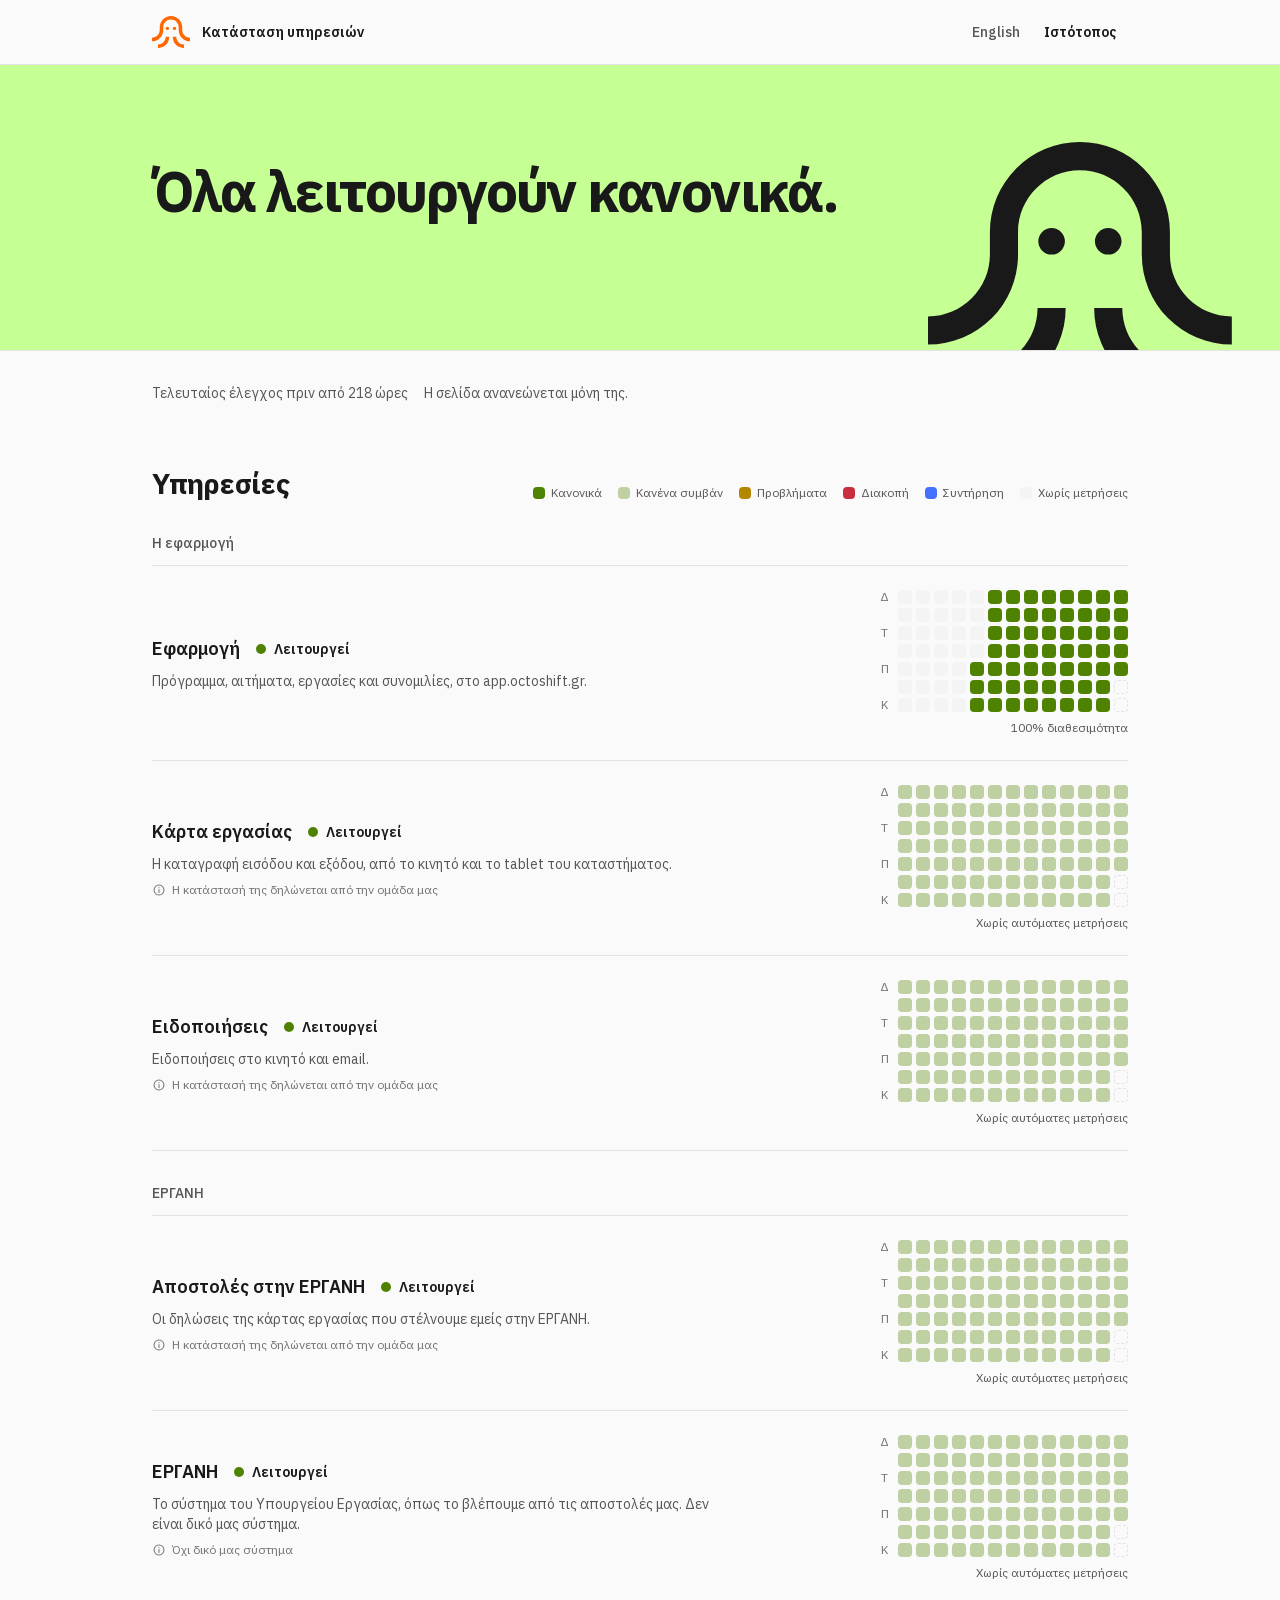
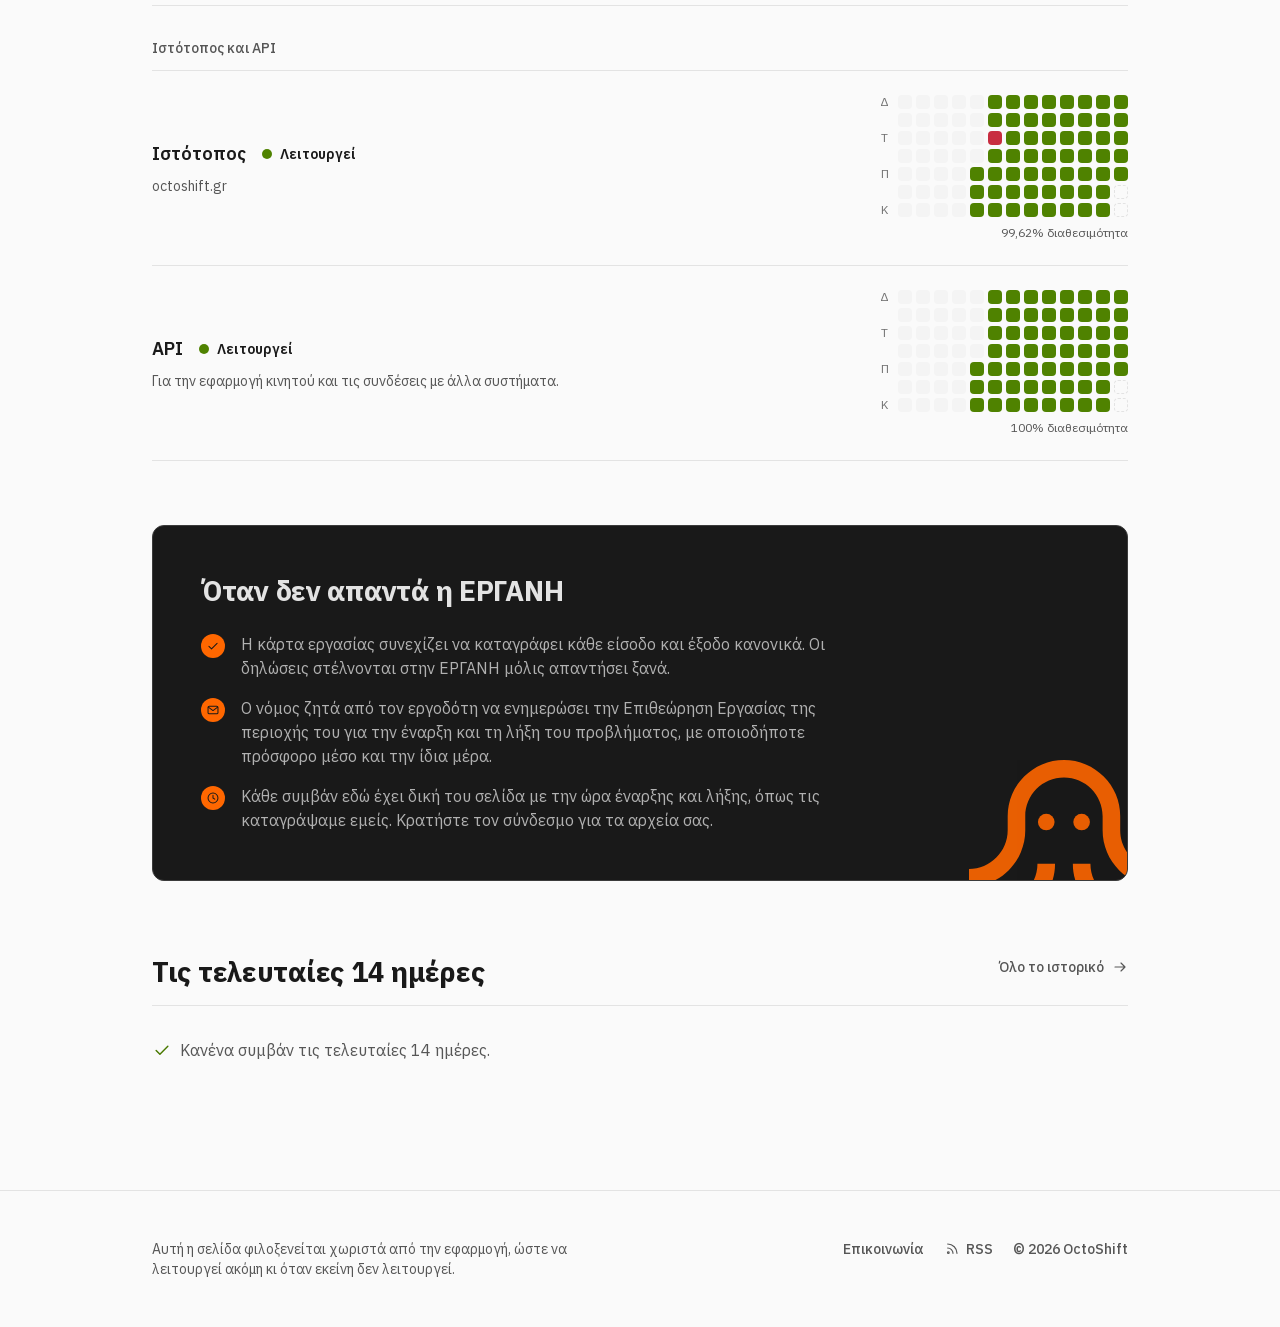
==== index.html @ 2d673525 "Publish the status page" ====
<!DOCTYPE html>
<html lang="el">
    <head>
        <meta charset="utf-8">
        <meta name="viewport" content="width=device-width, initial-scale=1">
        <script>
            (function () {
                var query = window.matchMedia('(prefers-color-scheme: dark)');
                var paint = function () { document.documentElement.classList.toggle('dark', query.matches); };
                paint();
                query.addEventListener('change', paint);
                document.documentElement.classList.add('js');
            })();
        </script>

        <title>Κατάσταση υπηρεσιών · OctoShift</title>
        <meta name="description" content="Αν λειτουργούν η εφαρμογή, η κάρτα εργασίας και οι αποστολές στην ΕΡΓΑΝΗ, τώρα και τις τελευταίες 13 εβδομάδες.">
        <link rel="canonical" href="https://status.octoshift.gr/">
                    <link rel="alternate" hreflang="el" href="https://status.octoshift.gr/">
                    <link rel="alternate" hreflang="en" href="https://status.octoshift.gr/en/">
                <link rel="alternate" hreflang="x-default" href="https://status.octoshift.gr/">
        <link rel="alternate" type="application/atom+xml" title="OctoShift · Κατάσταση υπηρεσιών" href="/feed.xml">

        <meta property="og:type" content="website">
        <meta property="og:site_name" content="OctoShift">
        <meta property="og:title" content="Κατάσταση υπηρεσιών">
        <meta property="og:description" content="Αν λειτουργούν η εφαρμογή, η κάρτα εργασίας και οι αποστολές στην ΕΡΓΑΝΗ, τώρα και τις τελευταίες 13 εβδομάδες.">
        <meta property="og:url" content="https://status.octoshift.gr/">

        <meta name="theme-color" media="(prefers-color-scheme: light)" content="#fafafa">
        <meta name="theme-color" media="(prefers-color-scheme: dark)" content="#131313">
        <link rel="icon" type="image/svg+xml" href="/favicon.svg">
        <link rel="stylesheet" href="/assets/status.css">
    </head>
    <body class="bg-canvas text-text font-sans antialiased">
        <a href="#main" class="focus-ring bg-surface text-text shadow-overlay sr-only z-60 rounded-sm px-4 py-2 font-semibold focus:not-sr-only focus:fixed focus:top-2 focus:left-2">
            Μετάβαση στο περιεχόμενο
        </a>

        <header class="border-border border-b">
            <div class="mx-auto flex h-16 max-w-5xl items-center justify-between gap-4 px-4 sm:px-6">
                <a href="/" class="focus-ring text-text -m-2 flex items-center gap-3 rounded-sm p-2"
                   aria-label="OctoShift, κατάσταση υπηρεσιών">
                    <svg viewBox="0 0 264.71 223.05"
      aria-hidden="true"      class="text-brand-orange h-8 w-auto">
    <g fill="currentColor">
        <path d="M264.71,152.02v24.51c-10.58,0-20.86-2.08-30.53-6.17-9.34-3.95-17.73-9.61-24.93-16.8-7.2-7.2-12.85-15.59-16.8-24.93-4.09-9.68-6.17-19.95-6.17-30.53v-19.66c0-29.73-24.19-53.92-53.92-53.92s-53.92,24.19-53.92,53.92v19.66c0,10.58-2.08,20.86-6.17,30.53-3.95,9.34-9.6,17.73-16.8,24.93-7.2,7.2-15.59,12.85-24.93,16.8-9.68,4.09-19.95,6.17-30.53,6.17v-24.51c29.73,0,53.92-24.19,53.92-53.92v-19.66c0-10.58,2.08-20.86,6.17-30.53,3.95-9.34,9.6-17.73,16.8-24.93,7.2-7.2,15.59-12.85,24.93-16.8,9.68-4.09,19.95-6.17,30.53-6.17s20.86,2.08,30.53,6.17c9.34,3.95,17.73,9.6,24.93,16.8,7.2,7.2,12.85,15.58,16.8,24.93,4.09,9.68,6.17,19.95,6.17,30.53v19.66c0,29.73,24.19,53.92,53.92,53.92Z"/>
<path d="M41.52,223.05v-24.51c29.73,0,53.92-24.19,53.92-53.92h24.51c0,10.58-2.08,20.86-6.17,30.53-3.95,9.34-9.6,17.73-16.8,24.93-7.2,7.2-15.59,12.85-24.93,16.8-9.68,4.09-19.95,6.17-30.53,6.17Z"/>
<path d="M223.2,223.05c-10.58,0-20.86-2.08-30.53-6.17-9.34-3.95-17.73-9.6-24.93-16.8-7.2-7.2-12.85-15.59-16.8-24.93-4.09-9.68-6.17-19.95-6.17-30.53h24.51c0,29.73,24.19,53.92,53.92,53.92v24.51Z"/>
<circle data-eye cx="107.69" cy="86.53" r="11.57"/>
<circle data-eye cx="157.02" cy="86.53" r="11.57"/>
    </g>
</svg>
                    <span class="text-sm font-semibold">Κατάσταση υπηρεσιών</span>
                </a>

                <nav class="flex items-center gap-1 text-sm font-medium">
                    <a href="https://status.octoshift.gr/en/" hreflang="en" lang="en"
                       title="Read this page in English"
                       class="focus-ring text-text-muted hover:text-text inline-flex min-h-touch items-center rounded-sm px-2">
                        English
                    </a>
                    <a href="https://octoshift.gr"
                       class="focus-ring text-text hover:bg-surface-hover inline-flex min-h-touch items-center rounded-sm px-3 font-semibold">
                        Ιστότοπος
                    </a>
                </nav>
            </div>
        </header>

        <main id="main">
            <section data-overall="operational"
             class="group/overall border-border relative isolate overflow-hidden border-b
                    data-[overall=operational]:bg-brand-lime data-[overall=operational]:text-on-brand-lime
                    data-[overall=maintenance]:bg-brand-blue data-[overall=maintenance]:text-on-brand-blue
                    data-[overall=degraded]:bg-brand-orange data-[overall=degraded]:text-on-brand-orange
                    data-[overall=partial]:bg-brand-orange data-[overall=partial]:text-on-brand-orange
                    data-[overall=outage]:bg-brand-ink data-[overall=outage]:text-on-brand-ink
                    data-[overall=unknown]:bg-canvas data-[overall=unknown]:text-text">
        <div class="mx-auto max-w-5xl px-4 pt-12 pb-32 sm:px-6 sm:pt-16 sm:pb-24 lg:pt-24 lg:pb-32">
            <h1 data-overall-text class="text-display-md tracking-display max-w-3xl font-bold text-balance">
                Όλα λειτουργούν κανονικά.
            </h1>
        </div>

        
        <svg viewBox="0 0 264.71 223.05"
      aria-hidden="true"      class="pointer-events-none absolute right-4 -bottom-8 -z-10 h-28 w-auto sm:right-12 sm:-bottom-12 sm:h-64
                                 text-brand-orange
                                 group-data-[overall=operational]/overall:text-brand-ink
                                 group-data-[overall=maintenance]/overall:text-brand-lime
                                 group-data-[overall=degraded]/overall:text-brand-ink
                                 group-data-[overall=partial]/overall:text-brand-ink">
    <g fill="currentColor">
        <path d="M264.71,152.02v24.51c-10.58,0-20.86-2.08-30.53-6.17-9.34-3.95-17.73-9.61-24.93-16.8-7.2-7.2-12.85-15.59-16.8-24.93-4.09-9.68-6.17-19.95-6.17-30.53v-19.66c0-29.73-24.19-53.92-53.92-53.92s-53.92,24.19-53.92,53.92v19.66c0,10.58-2.08,20.86-6.17,30.53-3.95,9.34-9.6,17.73-16.8,24.93-7.2,7.2-15.59,12.85-24.93,16.8-9.68,4.09-19.95,6.17-30.53,6.17v-24.51c29.73,0,53.92-24.19,53.92-53.92v-19.66c0-10.58,2.08-20.86,6.17-30.53,3.95-9.34,9.6-17.73,16.8-24.93,7.2-7.2,15.59-12.85,24.93-16.8,9.68-4.09,19.95-6.17,30.53-6.17s20.86,2.08,30.53,6.17c9.34,3.95,17.73,9.6,24.93,16.8,7.2,7.2,12.85,15.58,16.8,24.93,4.09,9.68,6.17,19.95,6.17,30.53v19.66c0,29.73,24.19,53.92,53.92,53.92Z"/>
<path d="M41.52,223.05v-24.51c29.73,0,53.92-24.19,53.92-53.92h24.51c0,10.58-2.08,20.86-6.17,30.53-3.95,9.34-9.6,17.73-16.8,24.93-7.2,7.2-15.59,12.85-24.93,16.8-9.68,4.09-19.95,6.17-30.53,6.17Z"/>
<path d="M223.2,223.05c-10.58,0-20.86-2.08-30.53-6.17-9.34-3.95-17.73-9.6-24.93-16.8-7.2-7.2-12.85-15.59-16.8-24.93-4.09-9.68-6.17-19.95-6.17-30.53h24.51c0,29.73,24.19,53.92,53.92,53.92v24.51Z"/>
<circle data-eye cx="107.69" cy="86.53" r="11.57"/>
<circle data-eye cx="157.02" cy="86.53" r="11.57"/>
    </g>
</svg>
    </section>

    <div class="mx-auto flex max-w-5xl flex-col gap-16 px-4 pt-8 sm:px-6">
        <p class="text-text-muted flex flex-wrap items-center gap-x-4 gap-y-1 text-sm">
            <span data-checked-at="2026-11-27T02:39:08+00:00">
                                    Τελευταίος έλεγχος 27 Νοεμβρίου 2026, 04:39
                            </span>
            <span class="hidden in-[.js]:inline">Η σελίδα ανανεώνεται μόνη της.</span>
        </p>

        
        
        
        <section aria-labelledby="components" class="flex flex-col gap-8">
            <div class="flex flex-wrap items-end justify-between gap-4">
                <h2 id="components" class="text-2xl font-bold tracking-tight">Υπηρεσίες</h2>

                <ul class="text-text-muted flex flex-wrap gap-x-4 gap-y-2 text-xs" aria-label="Οι τελευταίες 13 εβδομάδες, μία στήλη ανά εβδομάδα">
                                            <li class="flex items-center gap-1.5"><span class="bg-success size-3 rounded-xs" aria-hidden="true"></span>Κανονικά</li>
                                            <li class="flex items-center gap-1.5"><span class="bg-success/35 size-3 rounded-xs" aria-hidden="true"></span>Κανένα συμβάν</li>
                                            <li class="flex items-center gap-1.5"><span class="bg-warning size-3 rounded-xs" aria-hidden="true"></span>Προβλήματα</li>
                                            <li class="flex items-center gap-1.5"><span class="bg-danger size-3 rounded-xs" aria-hidden="true"></span>Διακοπή</li>
                                            <li class="flex items-center gap-1.5"><span class="bg-info size-3 rounded-xs" aria-hidden="true"></span>Συντήρηση</li>
                                            <li class="flex items-center gap-1.5"><span class="bg-surface-sunken size-3 rounded-xs" aria-hidden="true"></span>Χωρίς μετρήσεις</li>
                                    </ul>
            </div>

                            <div class="flex flex-col">
                    <h3 class="text-text-muted border-border border-b pb-3 text-sm font-medium">Η εφαρμογή</h3>

                                                                    <div data-component="app" data-declared="operational"
                             class="border-border grid gap-6 border-b py-6 md:grid-cols-12 md:items-center">
                            <div class="flex flex-col gap-2 md:col-span-7">
                                <div class="flex flex-wrap items-center gap-x-4 gap-y-2">
                                    <h4 class="text-lg font-semibold">Εφαρμογή</h4>
                                    <span data-state-pill data-state="operational" class="group/state inline-flex items-center gap-2 text-sm font-semibold whitespace-nowrap">
    <span aria-hidden="true" data-state="operational" class="data-[state=operational]:bg-success data-[state=maintenance]:bg-info data-[state=degraded]:bg-warning data-[state=partial]:bg-warning data-[state=outage]:bg-danger data-[state=unknown]:bg-surface-sunken data-[state=unknown]:ring-border-strong data-[state=unknown]:ring-1 data-[state=unknown]:ring-inset size-2.5 shrink-0 rounded-full"></span>
    <span data-state-label>Λειτουργεί</span>
</span>
                                </div>
                                <p class="text-text-muted max-w-xl text-sm text-pretty">
                                    Πρόγραμμα, αιτήματα, εργασίες και συνομιλίες, στο app.octoshift.gr.
                                </p>
                                                            </div>

                            <div class="flex flex-col gap-2 md:col-span-5 md:items-end">
                                <div class="flex items-start gap-1.5" data-grid="app" data-checked="true">
    <div aria-hidden="true" class="text-text-subtle grid grid-rows-7 gap-1 text-xs leading-none">
                    <span class="flex size-3.5 items-center justify-center ">Δ</span>
                    <span class="flex size-3.5 items-center justify-center invisible">Τ</span>
                    <span class="flex size-3.5 items-center justify-center ">Τ</span>
                    <span class="flex size-3.5 items-center justify-center invisible">Π</span>
                    <span class="flex size-3.5 items-center justify-center ">Π</span>
                    <span class="flex size-3.5 items-center justify-center invisible">Σ</span>
                    <span class="flex size-3.5 items-center justify-center ">Κ</span>
            </div>

    <div aria-hidden="true" class="grid grid-flow-col grid-rows-7 gap-1">
                                <span data-day="2026-08-31" data-level="none" data-declared="none"
                   title="Δευτέρα 31 Αυγούστου: χωρίς μετρήσεις"                   class="data-[level=ok]:bg-success data-[level=quiet]:bg-success/35 data-[level=dip]:bg-warning/55 data-[level=degraded]:bg-warning data-[level=outage]:bg-danger data-[level=maintenance]:bg-info data-[level=none]:bg-surface-sunken data-[level=future]:border data-[level=future]:border-dashed data-[level=future]:border-border size-3.5 rounded-xs"></span>
                                <span data-day="2026-09-01" data-level="none" data-declared="none"
                   title="Τρίτη 1 Σεπτεμβρίου: χωρίς μετρήσεις"                   class="data-[level=ok]:bg-success data-[level=quiet]:bg-success/35 data-[level=dip]:bg-warning/55 data-[level=degraded]:bg-warning data-[level=outage]:bg-danger data-[level=maintenance]:bg-info data-[level=none]:bg-surface-sunken data-[level=future]:border data-[level=future]:border-dashed data-[level=future]:border-border size-3.5 rounded-xs"></span>
                                <span data-day="2026-09-02" data-level="none" data-declared="none"
                   title="Τετάρτη 2 Σεπτεμβρίου: χωρίς μετρήσεις"                   class="data-[level=ok]:bg-success data-[level=quiet]:bg-success/35 data-[level=dip]:bg-warning/55 data-[level=degraded]:bg-warning data-[level=outage]:bg-danger data-[level=maintenance]:bg-info data-[level=none]:bg-surface-sunken data-[level=future]:border data-[level=future]:border-dashed data-[level=future]:border-border size-3.5 rounded-xs"></span>
                                <span data-day="2026-09-03" data-level="none" data-declared="none"
                   title="Πέμπτη 3 Σεπτεμβρίου: χωρίς μετρήσεις"                   class="data-[level=ok]:bg-success data-[level=quiet]:bg-success/35 data-[level=dip]:bg-warning/55 data-[level=degraded]:bg-warning data-[level=outage]:bg-danger data-[level=maintenance]:bg-info data-[level=none]:bg-surface-sunken data-[level=future]:border data-[level=future]:border-dashed data-[level=future]:border-border size-3.5 rounded-xs"></span>
                                <span data-day="2026-09-04" data-level="none" data-declared="none"
                   title="Παρασκευή 4 Σεπτεμβρίου: χωρίς μετρήσεις"                   class="data-[level=ok]:bg-success data-[level=quiet]:bg-success/35 data-[level=dip]:bg-warning/55 data-[level=degraded]:bg-warning data-[level=outage]:bg-danger data-[level=maintenance]:bg-info data-[level=none]:bg-surface-sunken data-[level=future]:border data-[level=future]:border-dashed data-[level=future]:border-border size-3.5 rounded-xs"></span>
                                <span data-day="2026-09-05" data-level="none" data-declared="none"
                   title="Σάββατο 5 Σεπτεμβρίου: χωρίς μετρήσεις"                   class="data-[level=ok]:bg-success data-[level=quiet]:bg-success/35 data-[level=dip]:bg-warning/55 data-[level=degraded]:bg-warning data-[level=outage]:bg-danger data-[level=maintenance]:bg-info data-[level=none]:bg-surface-sunken data-[level=future]:border data-[level=future]:border-dashed data-[level=future]:border-border size-3.5 rounded-xs"></span>
                                <span data-day="2026-09-06" data-level="none" data-declared="none"
                   title="Κυριακή 6 Σεπτεμβρίου: χωρίς μετρήσεις"                   class="data-[level=ok]:bg-success data-[level=quiet]:bg-success/35 data-[level=dip]:bg-warning/55 data-[level=degraded]:bg-warning data-[level=outage]:bg-danger data-[level=maintenance]:bg-info data-[level=none]:bg-surface-sunken data-[level=future]:border data-[level=future]:border-dashed data-[level=future]:border-border size-3.5 rounded-xs"></span>
                                <span data-day="2026-09-07" data-level="none" data-declared="none"
                   title="Δευτέρα 7 Σεπτεμβρίου: χωρίς μετρήσεις"                   class="data-[level=ok]:bg-success data-[level=quiet]:bg-success/35 data-[level=dip]:bg-warning/55 data-[level=degraded]:bg-warning data-[level=outage]:bg-danger data-[level=maintenance]:bg-info data-[level=none]:bg-surface-sunken data-[level=future]:border data-[level=future]:border-dashed data-[level=future]:border-border size-3.5 rounded-xs"></span>
                                <span data-day="2026-09-08" data-level="none" data-declared="none"
                   title="Τρίτη 8 Σεπτεμβρίου: χωρίς μετρήσεις"                   class="data-[level=ok]:bg-success data-[level=quiet]:bg-success/35 data-[level=dip]:bg-warning/55 data-[level=degraded]:bg-warning data-[level=outage]:bg-danger data-[level=maintenance]:bg-info data-[level=none]:bg-surface-sunken data-[level=future]:border data-[level=future]:border-dashed data-[level=future]:border-border size-3.5 rounded-xs"></span>
                                <span data-day="2026-09-09" data-level="none" data-declared="none"
                   title="Τετάρτη 9 Σεπτεμβρίου: χωρίς μετρήσεις"                   class="data-[level=ok]:bg-success data-[level=quiet]:bg-success/35 data-[level=dip]:bg-warning/55 data-[level=degraded]:bg-warning data-[level=outage]:bg-danger data-[level=maintenance]:bg-info data-[level=none]:bg-surface-sunken data-[level=future]:border data-[level=future]:border-dashed data-[level=future]:border-border size-3.5 rounded-xs"></span>
                                <span data-day="2026-09-10" data-level="none" data-declared="none"
                   title="Πέμπτη 10 Σεπτεμβρίου: χωρίς μετρήσεις"                   class="data-[level=ok]:bg-success data-[level=quiet]:bg-success/35 data-[level=dip]:bg-warning/55 data-[level=degraded]:bg-warning data-[level=outage]:bg-danger data-[level=maintenance]:bg-info data-[level=none]:bg-surface-sunken data-[level=future]:border data-[level=future]:border-dashed data-[level=future]:border-border size-3.5 rounded-xs"></span>
                                <span data-day="2026-09-11" data-level="none" data-declared="none"
                   title="Παρασκευή 11 Σεπτεμβρίου: χωρίς μετρήσεις"                   class="data-[level=ok]:bg-success data-[level=quiet]:bg-success/35 data-[level=dip]:bg-warning/55 data-[level=degraded]:bg-warning data-[level=outage]:bg-danger data-[level=maintenance]:bg-info data-[level=none]:bg-surface-sunken data-[level=future]:border data-[level=future]:border-dashed data-[level=future]:border-border size-3.5 rounded-xs"></span>
                                <span data-day="2026-09-12" data-level="none" data-declared="none"
                   title="Σάββατο 12 Σεπτεμβρίου: χωρίς μετρήσεις"                   class="data-[level=ok]:bg-success data-[level=quiet]:bg-success/35 data-[level=dip]:bg-warning/55 data-[level=degraded]:bg-warning data-[level=outage]:bg-danger data-[level=maintenance]:bg-info data-[level=none]:bg-surface-sunken data-[level=future]:border data-[level=future]:border-dashed data-[level=future]:border-border size-3.5 rounded-xs"></span>
                                <span data-day="2026-09-13" data-level="none" data-declared="none"
                   title="Κυριακή 13 Σεπτεμβρίου: χωρίς μετρήσεις"                   class="data-[level=ok]:bg-success data-[level=quiet]:bg-success/35 data-[level=dip]:bg-warning/55 data-[level=degraded]:bg-warning data-[level=outage]:bg-danger data-[level=maintenance]:bg-info data-[level=none]:bg-surface-sunken data-[level=future]:border data-[level=future]:border-dashed data-[level=future]:border-border size-3.5 rounded-xs"></span>
                                <span data-day="2026-09-14" data-level="none" data-declared="none"
                   title="Δευτέρα 14 Σεπτεμβρίου: χωρίς μετρήσεις"                   class="data-[level=ok]:bg-success data-[level=quiet]:bg-success/35 data-[level=dip]:bg-warning/55 data-[level=degraded]:bg-warning data-[level=outage]:bg-danger data-[level=maintenance]:bg-info data-[level=none]:bg-surface-sunken data-[level=future]:border data-[level=future]:border-dashed data-[level=future]:border-border size-3.5 rounded-xs"></span>
                                <span data-day="2026-09-15" data-level="none" data-declared="none"
                   title="Τρίτη 15 Σεπτεμβρίου: χωρίς μετρήσεις"                   class="data-[level=ok]:bg-success data-[level=quiet]:bg-success/35 data-[level=dip]:bg-warning/55 data-[level=degraded]:bg-warning data-[level=outage]:bg-danger data-[level=maintenance]:bg-info data-[level=none]:bg-surface-sunken data-[level=future]:border data-[level=future]:border-dashed data-[level=future]:border-border size-3.5 rounded-xs"></span>
                                <span data-day="2026-09-16" data-level="none" data-declared="none"
                   title="Τετάρτη 16 Σεπτεμβρίου: χωρίς μετρήσεις"                   class="data-[level=ok]:bg-success data-[level=quiet]:bg-success/35 data-[level=dip]:bg-warning/55 data-[level=degraded]:bg-warning data-[level=outage]:bg-danger data-[level=maintenance]:bg-info data-[level=none]:bg-surface-sunken data-[level=future]:border data-[level=future]:border-dashed data-[level=future]:border-border size-3.5 rounded-xs"></span>
                                <span data-day="2026-09-17" data-level="none" data-declared="none"
                   title="Πέμπτη 17 Σεπτεμβρίου: χωρίς μετρήσεις"                   class="data-[level=ok]:bg-success data-[level=quiet]:bg-success/35 data-[level=dip]:bg-warning/55 data-[level=degraded]:bg-warning data-[level=outage]:bg-danger data-[level=maintenance]:bg-info data-[level=none]:bg-surface-sunken data-[level=future]:border data-[level=future]:border-dashed data-[level=future]:border-border size-3.5 rounded-xs"></span>
                                <span data-day="2026-09-18" data-level="none" data-declared="none"
                   title="Παρασκευή 18 Σεπτεμβρίου: χωρίς μετρήσεις"                   class="data-[level=ok]:bg-success data-[level=quiet]:bg-success/35 data-[level=dip]:bg-warning/55 data-[level=degraded]:bg-warning data-[level=outage]:bg-danger data-[level=maintenance]:bg-info data-[level=none]:bg-surface-sunken data-[level=future]:border data-[level=future]:border-dashed data-[level=future]:border-border size-3.5 rounded-xs"></span>
                                <span data-day="2026-09-19" data-level="none" data-declared="none"
                   title="Σάββατο 19 Σεπτεμβρίου: χωρίς μετρήσεις"                   class="data-[level=ok]:bg-success data-[level=quiet]:bg-success/35 data-[level=dip]:bg-warning/55 data-[level=degraded]:bg-warning data-[level=outage]:bg-danger data-[level=maintenance]:bg-info data-[level=none]:bg-surface-sunken data-[level=future]:border data-[level=future]:border-dashed data-[level=future]:border-border size-3.5 rounded-xs"></span>
                                <span data-day="2026-09-20" data-level="none" data-declared="none"
                   title="Κυριακή 20 Σεπτεμβρίου: χωρίς μετρήσεις"                   class="data-[level=ok]:bg-success data-[level=quiet]:bg-success/35 data-[level=dip]:bg-warning/55 data-[level=degraded]:bg-warning data-[level=outage]:bg-danger data-[level=maintenance]:bg-info data-[level=none]:bg-surface-sunken data-[level=future]:border data-[level=future]:border-dashed data-[level=future]:border-border size-3.5 rounded-xs"></span>
                                <span data-day="2026-09-21" data-level="none" data-declared="none"
                   title="Δευτέρα 21 Σεπτεμβρίου: χωρίς μετρήσεις"                   class="data-[level=ok]:bg-success data-[level=quiet]:bg-success/35 data-[level=dip]:bg-warning/55 data-[level=degraded]:bg-warning data-[level=outage]:bg-danger data-[level=maintenance]:bg-info data-[level=none]:bg-surface-sunken data-[level=future]:border data-[level=future]:border-dashed data-[level=future]:border-border size-3.5 rounded-xs"></span>
                                <span data-day="2026-09-22" data-level="none" data-declared="none"
                   title="Τρίτη 22 Σεπτεμβρίου: χωρίς μετρήσεις"                   class="data-[level=ok]:bg-success data-[level=quiet]:bg-success/35 data-[level=dip]:bg-warning/55 data-[level=degraded]:bg-warning data-[level=outage]:bg-danger data-[level=maintenance]:bg-info data-[level=none]:bg-surface-sunken data-[level=future]:border data-[level=future]:border-dashed data-[level=future]:border-border size-3.5 rounded-xs"></span>
                                <span data-day="2026-09-23" data-level="none" data-declared="none"
                   title="Τετάρτη 23 Σεπτεμβρίου: χωρίς μετρήσεις"                   class="data-[level=ok]:bg-success data-[level=quiet]:bg-success/35 data-[level=dip]:bg-warning/55 data-[level=degraded]:bg-warning data-[level=outage]:bg-danger data-[level=maintenance]:bg-info data-[level=none]:bg-surface-sunken data-[level=future]:border data-[level=future]:border-dashed data-[level=future]:border-border size-3.5 rounded-xs"></span>
                                <span data-day="2026-09-24" data-level="none" data-declared="none"
                   title="Πέμπτη 24 Σεπτεμβρίου: χωρίς μετρήσεις"                   class="data-[level=ok]:bg-success data-[level=quiet]:bg-success/35 data-[level=dip]:bg-warning/55 data-[level=degraded]:bg-warning data-[level=outage]:bg-danger data-[level=maintenance]:bg-info data-[level=none]:bg-surface-sunken data-[level=future]:border data-[level=future]:border-dashed data-[level=future]:border-border size-3.5 rounded-xs"></span>
                                <span data-day="2026-09-25" data-level="none" data-declared="none"
                   title="Παρασκευή 25 Σεπτεμβρίου: χωρίς μετρήσεις"                   class="data-[level=ok]:bg-success data-[level=quiet]:bg-success/35 data-[level=dip]:bg-warning/55 data-[level=degraded]:bg-warning data-[level=outage]:bg-danger data-[level=maintenance]:bg-info data-[level=none]:bg-surface-sunken data-[level=future]:border data-[level=future]:border-dashed data-[level=future]:border-border size-3.5 rounded-xs"></span>
                                <span data-day="2026-09-26" data-level="none" data-declared="none"
                   title="Σάββατο 26 Σεπτεμβρίου: χωρίς μετρήσεις"                   class="data-[level=ok]:bg-success data-[level=quiet]:bg-success/35 data-[level=dip]:bg-warning/55 data-[level=degraded]:bg-warning data-[level=outage]:bg-danger data-[level=maintenance]:bg-info data-[level=none]:bg-surface-sunken data-[level=future]:border data-[level=future]:border-dashed data-[level=future]:border-border size-3.5 rounded-xs"></span>
                                <span data-day="2026-09-27" data-level="none" data-declared="none"
                   title="Κυριακή 27 Σεπτεμβρίου: χωρίς μετρήσεις"                   class="data-[level=ok]:bg-success data-[level=quiet]:bg-success/35 data-[level=dip]:bg-warning/55 data-[level=degraded]:bg-warning data-[level=outage]:bg-danger data-[level=maintenance]:bg-info data-[level=none]:bg-surface-sunken data-[level=future]:border data-[level=future]:border-dashed data-[level=future]:border-border size-3.5 rounded-xs"></span>
                                <span data-day="2026-09-28" data-level="none" data-declared="none"
                   title="Δευτέρα 28 Σεπτεμβρίου: χωρίς μετρήσεις"                   class="data-[level=ok]:bg-success data-[level=quiet]:bg-success/35 data-[level=dip]:bg-warning/55 data-[level=degraded]:bg-warning data-[level=outage]:bg-danger data-[level=maintenance]:bg-info data-[level=none]:bg-surface-sunken data-[level=future]:border data-[level=future]:border-dashed data-[level=future]:border-border size-3.5 rounded-xs"></span>
                                <span data-day="2026-09-29" data-level="none" data-declared="none"
                   title="Τρίτη 29 Σεπτεμβρίου: χωρίς μετρήσεις"                   class="data-[level=ok]:bg-success data-[level=quiet]:bg-success/35 data-[level=dip]:bg-warning/55 data-[level=degraded]:bg-warning data-[level=outage]:bg-danger data-[level=maintenance]:bg-info data-[level=none]:bg-surface-sunken data-[level=future]:border data-[level=future]:border-dashed data-[level=future]:border-border size-3.5 rounded-xs"></span>
                                <span data-day="2026-09-30" data-level="none" data-declared="none"
                   title="Τετάρτη 30 Σεπτεμβρίου: χωρίς μετρήσεις"                   class="data-[level=ok]:bg-success data-[level=quiet]:bg-success/35 data-[level=dip]:bg-warning/55 data-[level=degraded]:bg-warning data-[level=outage]:bg-danger data-[level=maintenance]:bg-info data-[level=none]:bg-surface-sunken data-[level=future]:border data-[level=future]:border-dashed data-[level=future]:border-border size-3.5 rounded-xs"></span>
                                <span data-day="2026-10-01" data-level="none" data-declared="none"
                   title="Πέμπτη 1 Οκτωβρίου: χωρίς μετρήσεις"                   class="data-[level=ok]:bg-success data-[level=quiet]:bg-success/35 data-[level=dip]:bg-warning/55 data-[level=degraded]:bg-warning data-[level=outage]:bg-danger data-[level=maintenance]:bg-info data-[level=none]:bg-surface-sunken data-[level=future]:border data-[level=future]:border-dashed data-[level=future]:border-border size-3.5 rounded-xs"></span>
                                <span data-day="2026-10-02" data-level="ok" data-declared="none"
                   title="Παρασκευή 2 Οκτωβρίου: 100% διαθεσιμότητα"                   class="data-[level=ok]:bg-success data-[level=quiet]:bg-success/35 data-[level=dip]:bg-warning/55 data-[level=degraded]:bg-warning data-[level=outage]:bg-danger data-[level=maintenance]:bg-info data-[level=none]:bg-surface-sunken data-[level=future]:border data-[level=future]:border-dashed data-[level=future]:border-border size-3.5 rounded-xs"></span>
                                <span data-day="2026-10-03" data-level="ok" data-declared="none"
                   title="Σάββατο 3 Οκτωβρίου: 100% διαθεσιμότητα"                   class="data-[level=ok]:bg-success data-[level=quiet]:bg-success/35 data-[level=dip]:bg-warning/55 data-[level=degraded]:bg-warning data-[level=outage]:bg-danger data-[level=maintenance]:bg-info data-[level=none]:bg-surface-sunken data-[level=future]:border data-[level=future]:border-dashed data-[level=future]:border-border size-3.5 rounded-xs"></span>
                                <span data-day="2026-10-04" data-level="ok" data-declared="none"
                   title="Κυριακή 4 Οκτωβρίου: 100% διαθεσιμότητα"                   class="data-[level=ok]:bg-success data-[level=quiet]:bg-success/35 data-[level=dip]:bg-warning/55 data-[level=degraded]:bg-warning data-[level=outage]:bg-danger data-[level=maintenance]:bg-info data-[level=none]:bg-surface-sunken data-[level=future]:border data-[level=future]:border-dashed data-[level=future]:border-border size-3.5 rounded-xs"></span>
                                <span data-day="2026-10-05" data-level="ok" data-declared="none"
                   title="Δευτέρα 5 Οκτωβρίου: 100% διαθεσιμότητα"                   class="data-[level=ok]:bg-success data-[level=quiet]:bg-success/35 data-[level=dip]:bg-warning/55 data-[level=degraded]:bg-warning data-[level=outage]:bg-danger data-[level=maintenance]:bg-info data-[level=none]:bg-surface-sunken data-[level=future]:border data-[level=future]:border-dashed data-[level=future]:border-border size-3.5 rounded-xs"></span>
                                <span data-day="2026-10-06" data-level="ok" data-declared="none"
                   title="Τρίτη 6 Οκτωβρίου: 100% διαθεσιμότητα"                   class="data-[level=ok]:bg-success data-[level=quiet]:bg-success/35 data-[level=dip]:bg-warning/55 data-[level=degraded]:bg-warning data-[level=outage]:bg-danger data-[level=maintenance]:bg-info data-[level=none]:bg-surface-sunken data-[level=future]:border data-[level=future]:border-dashed data-[level=future]:border-border size-3.5 rounded-xs"></span>
                                <span data-day="2026-10-07" data-level="ok" data-declared="none"
                   title="Τετάρτη 7 Οκτωβρίου: 100% διαθεσιμότητα"                   class="data-[level=ok]:bg-success data-[level=quiet]:bg-success/35 data-[level=dip]:bg-warning/55 data-[level=degraded]:bg-warning data-[level=outage]:bg-danger data-[level=maintenance]:bg-info data-[level=none]:bg-surface-sunken data-[level=future]:border data-[level=future]:border-dashed data-[level=future]:border-border size-3.5 rounded-xs"></span>
                                <span data-day="2026-10-08" data-level="ok" data-declared="none"
                   title="Πέμπτη 8 Οκτωβρίου: 100% διαθεσιμότητα"                   class="data-[level=ok]:bg-success data-[level=quiet]:bg-success/35 data-[level=dip]:bg-warning/55 data-[level=degraded]:bg-warning data-[level=outage]:bg-danger data-[level=maintenance]:bg-info data-[level=none]:bg-surface-sunken data-[level=future]:border data-[level=future]:border-dashed data-[level=future]:border-border size-3.5 rounded-xs"></span>
                                <span data-day="2026-10-09" data-level="ok" data-declared="none"
                   title="Παρασκευή 9 Οκτωβρίου: 100% διαθεσιμότητα"                   class="data-[level=ok]:bg-success data-[level=quiet]:bg-success/35 data-[level=dip]:bg-warning/55 data-[level=degraded]:bg-warning data-[level=outage]:bg-danger data-[level=maintenance]:bg-info data-[level=none]:bg-surface-sunken data-[level=future]:border data-[level=future]:border-dashed data-[level=future]:border-border size-3.5 rounded-xs"></span>
                                <span data-day="2026-10-10" data-level="ok" data-declared="none"
                   title="Σάββατο 10 Οκτωβρίου: 100% διαθεσιμότητα"                   class="data-[level=ok]:bg-success data-[level=quiet]:bg-success/35 data-[level=dip]:bg-warning/55 data-[level=degraded]:bg-warning data-[level=outage]:bg-danger data-[level=maintenance]:bg-info data-[level=none]:bg-surface-sunken data-[level=future]:border data-[level=future]:border-dashed data-[level=future]:border-border size-3.5 rounded-xs"></span>
                                <span data-day="2026-10-11" data-level="ok" data-declared="none"
                   title="Κυριακή 11 Οκτωβρίου: 100% διαθεσιμότητα"                   class="data-[level=ok]:bg-success data-[level=quiet]:bg-success/35 data-[level=dip]:bg-warning/55 data-[level=degraded]:bg-warning data-[level=outage]:bg-danger data-[level=maintenance]:bg-info data-[level=none]:bg-surface-sunken data-[level=future]:border data-[level=future]:border-dashed data-[level=future]:border-border size-3.5 rounded-xs"></span>
                                <span data-day="2026-10-12" data-level="ok" data-declared="none"
                   title="Δευτέρα 12 Οκτωβρίου: 100% διαθεσιμότητα"                   class="data-[level=ok]:bg-success data-[level=quiet]:bg-success/35 data-[level=dip]:bg-warning/55 data-[level=degraded]:bg-warning data-[level=outage]:bg-danger data-[level=maintenance]:bg-info data-[level=none]:bg-surface-sunken data-[level=future]:border data-[level=future]:border-dashed data-[level=future]:border-border size-3.5 rounded-xs"></span>
                                <span data-day="2026-10-13" data-level="ok" data-declared="none"
                   title="Τρίτη 13 Οκτωβρίου: 100% διαθεσιμότητα"                   class="data-[level=ok]:bg-success data-[level=quiet]:bg-success/35 data-[level=dip]:bg-warning/55 data-[level=degraded]:bg-warning data-[level=outage]:bg-danger data-[level=maintenance]:bg-info data-[level=none]:bg-surface-sunken data-[level=future]:border data-[level=future]:border-dashed data-[level=future]:border-border size-3.5 rounded-xs"></span>
                                <span data-day="2026-10-14" data-level="ok" data-declared="none"
                   title="Τετάρτη 14 Οκτωβρίου: 100% διαθεσιμότητα"                   class="data-[level=ok]:bg-success data-[level=quiet]:bg-success/35 data-[level=dip]:bg-warning/55 data-[level=degraded]:bg-warning data-[level=outage]:bg-danger data-[level=maintenance]:bg-info data-[level=none]:bg-surface-sunken data-[level=future]:border data-[level=future]:border-dashed data-[level=future]:border-border size-3.5 rounded-xs"></span>
                                <span data-day="2026-10-15" data-level="ok" data-declared="none"
                   title="Πέμπτη 15 Οκτωβρίου: 100% διαθεσιμότητα"                   class="data-[level=ok]:bg-success data-[level=quiet]:bg-success/35 data-[level=dip]:bg-warning/55 data-[level=degraded]:bg-warning data-[level=outage]:bg-danger data-[level=maintenance]:bg-info data-[level=none]:bg-surface-sunken data-[level=future]:border data-[level=future]:border-dashed data-[level=future]:border-border size-3.5 rounded-xs"></span>
                                <span data-day="2026-10-16" data-level="ok" data-declared="none"
                   title="Παρασκευή 16 Οκτωβρίου: 100% διαθεσιμότητα"                   class="data-[level=ok]:bg-success data-[level=quiet]:bg-success/35 data-[level=dip]:bg-warning/55 data-[level=degraded]:bg-warning data-[level=outage]:bg-danger data-[level=maintenance]:bg-info data-[level=none]:bg-surface-sunken data-[level=future]:border data-[level=future]:border-dashed data-[level=future]:border-border size-3.5 rounded-xs"></span>
                                <span data-day="2026-10-17" data-level="ok" data-declared="none"
                   title="Σάββατο 17 Οκτωβρίου: 100% διαθεσιμότητα"                   class="data-[level=ok]:bg-success data-[level=quiet]:bg-success/35 data-[level=dip]:bg-warning/55 data-[level=degraded]:bg-warning data-[level=outage]:bg-danger data-[level=maintenance]:bg-info data-[level=none]:bg-surface-sunken data-[level=future]:border data-[level=future]:border-dashed data-[level=future]:border-border size-3.5 rounded-xs"></span>
                                <span data-day="2026-10-18" data-level="ok" data-declared="none"
                   title="Κυριακή 18 Οκτωβρίου: 100% διαθεσιμότητα"                   class="data-[level=ok]:bg-success data-[level=quiet]:bg-success/35 data-[level=dip]:bg-warning/55 data-[level=degraded]:bg-warning data-[level=outage]:bg-danger data-[level=maintenance]:bg-info data-[level=none]:bg-surface-sunken data-[level=future]:border data-[level=future]:border-dashed data-[level=future]:border-border size-3.5 rounded-xs"></span>
                                <span data-day="2026-10-19" data-level="ok" data-declared="none"
                   title="Δευτέρα 19 Οκτωβρίου: 100% διαθεσιμότητα"                   class="data-[level=ok]:bg-success data-[level=quiet]:bg-success/35 data-[level=dip]:bg-warning/55 data-[level=degraded]:bg-warning data-[level=outage]:bg-danger data-[level=maintenance]:bg-info data-[level=none]:bg-surface-sunken data-[level=future]:border data-[level=future]:border-dashed data-[level=future]:border-border size-3.5 rounded-xs"></span>
                                <span data-day="2026-10-20" data-level="ok" data-declared="none"
                   title="Τρίτη 20 Οκτωβρίου: 100% διαθεσιμότητα"                   class="data-[level=ok]:bg-success data-[level=quiet]:bg-success/35 data-[level=dip]:bg-warning/55 data-[level=degraded]:bg-warning data-[level=outage]:bg-danger data-[level=maintenance]:bg-info data-[level=none]:bg-surface-sunken data-[level=future]:border data-[level=future]:border-dashed data-[level=future]:border-border size-3.5 rounded-xs"></span>
                                <span data-day="2026-10-21" data-level="ok" data-declared="none"
                   title="Τετάρτη 21 Οκτωβρίου: 100% διαθεσιμότητα"                   class="data-[level=ok]:bg-success data-[level=quiet]:bg-success/35 data-[level=dip]:bg-warning/55 data-[level=degraded]:bg-warning data-[level=outage]:bg-danger data-[level=maintenance]:bg-info data-[level=none]:bg-surface-sunken data-[level=future]:border data-[level=future]:border-dashed data-[level=future]:border-border size-3.5 rounded-xs"></span>
                                <span data-day="2026-10-22" data-level="ok" data-declared="none"
                   title="Πέμπτη 22 Οκτωβρίου: 100% διαθεσιμότητα"                   class="data-[level=ok]:bg-success data-[level=quiet]:bg-success/35 data-[level=dip]:bg-warning/55 data-[level=degraded]:bg-warning data-[level=outage]:bg-danger data-[level=maintenance]:bg-info data-[level=none]:bg-surface-sunken data-[level=future]:border data-[level=future]:border-dashed data-[level=future]:border-border size-3.5 rounded-xs"></span>
                                <span data-day="2026-10-23" data-level="ok" data-declared="none"
                   title="Παρασκευή 23 Οκτωβρίου: 100% διαθεσιμότητα"                   class="data-[level=ok]:bg-success data-[level=quiet]:bg-success/35 data-[level=dip]:bg-warning/55 data-[level=degraded]:bg-warning data-[level=outage]:bg-danger data-[level=maintenance]:bg-info data-[level=none]:bg-surface-sunken data-[level=future]:border data-[level=future]:border-dashed data-[level=future]:border-border size-3.5 rounded-xs"></span>
                                <span data-day="2026-10-24" data-level="ok" data-declared="none"
                   title="Σάββατο 24 Οκτωβρίου: 100% διαθεσιμότητα"                   class="data-[level=ok]:bg-success data-[level=quiet]:bg-success/35 data-[level=dip]:bg-warning/55 data-[level=degraded]:bg-warning data-[level=outage]:bg-danger data-[level=maintenance]:bg-info data-[level=none]:bg-surface-sunken data-[level=future]:border data-[level=future]:border-dashed data-[level=future]:border-border size-3.5 rounded-xs"></span>
                                <span data-day="2026-10-25" data-level="ok" data-declared="none"
                   title="Κυριακή 25 Οκτωβρίου: 100% διαθεσιμότητα"                   class="data-[level=ok]:bg-success data-[level=quiet]:bg-success/35 data-[level=dip]:bg-warning/55 data-[level=degraded]:bg-warning data-[level=outage]:bg-danger data-[level=maintenance]:bg-info data-[level=none]:bg-surface-sunken data-[level=future]:border data-[level=future]:border-dashed data-[level=future]:border-border size-3.5 rounded-xs"></span>
                                <span data-day="2026-10-26" data-level="ok" data-declared="none"
                   title="Δευτέρα 26 Οκτωβρίου: 100% διαθεσιμότητα"                   class="data-[level=ok]:bg-success data-[level=quiet]:bg-success/35 data-[level=dip]:bg-warning/55 data-[level=degraded]:bg-warning data-[level=outage]:bg-danger data-[level=maintenance]:bg-info data-[level=none]:bg-surface-sunken data-[level=future]:border data-[level=future]:border-dashed data-[level=future]:border-border size-3.5 rounded-xs"></span>
                                <span data-day="2026-10-27" data-level="ok" data-declared="none"
                   title="Τρίτη 27 Οκτωβρίου: 100% διαθεσιμότητα"                   class="data-[level=ok]:bg-success data-[level=quiet]:bg-success/35 data-[level=dip]:bg-warning/55 data-[level=degraded]:bg-warning data-[level=outage]:bg-danger data-[level=maintenance]:bg-info data-[level=none]:bg-surface-sunken data-[level=future]:border data-[level=future]:border-dashed data-[level=future]:border-border size-3.5 rounded-xs"></span>
                                <span data-day="2026-10-28" data-level="ok" data-declared="none"
                   title="Τετάρτη 28 Οκτωβρίου: 100% διαθεσιμότητα"                   class="data-[level=ok]:bg-success data-[level=quiet]:bg-success/35 data-[level=dip]:bg-warning/55 data-[level=degraded]:bg-warning data-[level=outage]:bg-danger data-[level=maintenance]:bg-info data-[level=none]:bg-surface-sunken data-[level=future]:border data-[level=future]:border-dashed data-[level=future]:border-border size-3.5 rounded-xs"></span>
                                <span data-day="2026-10-29" data-level="ok" data-declared="none"
                   title="Πέμπτη 29 Οκτωβρίου: 100% διαθεσιμότητα"                   class="data-[level=ok]:bg-success data-[level=quiet]:bg-success/35 data-[level=dip]:bg-warning/55 data-[level=degraded]:bg-warning data-[level=outage]:bg-danger data-[level=maintenance]:bg-info data-[level=none]:bg-surface-sunken data-[level=future]:border data-[level=future]:border-dashed data-[level=future]:border-border size-3.5 rounded-xs"></span>
                                <span data-day="2026-10-30" data-level="ok" data-declared="none"
                   title="Παρασκευή 30 Οκτωβρίου: 100% διαθεσιμότητα"                   class="data-[level=ok]:bg-success data-[level=quiet]:bg-success/35 data-[level=dip]:bg-warning/55 data-[level=degraded]:bg-warning data-[level=outage]:bg-danger data-[level=maintenance]:bg-info data-[level=none]:bg-surface-sunken data-[level=future]:border data-[level=future]:border-dashed data-[level=future]:border-border size-3.5 rounded-xs"></span>
                                <span data-day="2026-10-31" data-level="ok" data-declared="none"
                   title="Σάββατο 31 Οκτωβρίου: 100% διαθεσιμότητα"                   class="data-[level=ok]:bg-success data-[level=quiet]:bg-success/35 data-[level=dip]:bg-warning/55 data-[level=degraded]:bg-warning data-[level=outage]:bg-danger data-[level=maintenance]:bg-info data-[level=none]:bg-surface-sunken data-[level=future]:border data-[level=future]:border-dashed data-[level=future]:border-border size-3.5 rounded-xs"></span>
                                <span data-day="2026-11-01" data-level="ok" data-declared="none"
                   title="Κυριακή 1 Νοεμβρίου: 100% διαθεσιμότητα"                   class="data-[level=ok]:bg-success data-[level=quiet]:bg-success/35 data-[level=dip]:bg-warning/55 data-[level=degraded]:bg-warning data-[level=outage]:bg-danger data-[level=maintenance]:bg-info data-[level=none]:bg-surface-sunken data-[level=future]:border data-[level=future]:border-dashed data-[level=future]:border-border size-3.5 rounded-xs"></span>
                                <span data-day="2026-11-02" data-level="ok" data-declared="none"
                   title="Δευτέρα 2 Νοεμβρίου: 100% διαθεσιμότητα"                   class="data-[level=ok]:bg-success data-[level=quiet]:bg-success/35 data-[level=dip]:bg-warning/55 data-[level=degraded]:bg-warning data-[level=outage]:bg-danger data-[level=maintenance]:bg-info data-[level=none]:bg-surface-sunken data-[level=future]:border data-[level=future]:border-dashed data-[level=future]:border-border size-3.5 rounded-xs"></span>
                                <span data-day="2026-11-03" data-level="ok" data-declared="none"
                   title="Τρίτη 3 Νοεμβρίου: 100% διαθεσιμότητα"                   class="data-[level=ok]:bg-success data-[level=quiet]:bg-success/35 data-[level=dip]:bg-warning/55 data-[level=degraded]:bg-warning data-[level=outage]:bg-danger data-[level=maintenance]:bg-info data-[level=none]:bg-surface-sunken data-[level=future]:border data-[level=future]:border-dashed data-[level=future]:border-border size-3.5 rounded-xs"></span>
                                <span data-day="2026-11-04" data-level="ok" data-declared="none"
                   title="Τετάρτη 4 Νοεμβρίου: 100% διαθεσιμότητα"                   class="data-[level=ok]:bg-success data-[level=quiet]:bg-success/35 data-[level=dip]:bg-warning/55 data-[level=degraded]:bg-warning data-[level=outage]:bg-danger data-[level=maintenance]:bg-info data-[level=none]:bg-surface-sunken data-[level=future]:border data-[level=future]:border-dashed data-[level=future]:border-border size-3.5 rounded-xs"></span>
                                <span data-day="2026-11-05" data-level="ok" data-declared="none"
                   title="Πέμπτη 5 Νοεμβρίου: 100% διαθεσιμότητα"                   class="data-[level=ok]:bg-success data-[level=quiet]:bg-success/35 data-[level=dip]:bg-warning/55 data-[level=degraded]:bg-warning data-[level=outage]:bg-danger data-[level=maintenance]:bg-info data-[level=none]:bg-surface-sunken data-[level=future]:border data-[level=future]:border-dashed data-[level=future]:border-border size-3.5 rounded-xs"></span>
                                <span data-day="2026-11-06" data-level="ok" data-declared="none"
                   title="Παρασκευή 6 Νοεμβρίου: 100% διαθεσιμότητα"                   class="data-[level=ok]:bg-success data-[level=quiet]:bg-success/35 data-[level=dip]:bg-warning/55 data-[level=degraded]:bg-warning data-[level=outage]:bg-danger data-[level=maintenance]:bg-info data-[level=none]:bg-surface-sunken data-[level=future]:border data-[level=future]:border-dashed data-[level=future]:border-border size-3.5 rounded-xs"></span>
                                <span data-day="2026-11-07" data-level="ok" data-declared="none"
                   title="Σάββατο 7 Νοεμβρίου: 100% διαθεσιμότητα"                   class="data-[level=ok]:bg-success data-[level=quiet]:bg-success/35 data-[level=dip]:bg-warning/55 data-[level=degraded]:bg-warning data-[level=outage]:bg-danger data-[level=maintenance]:bg-info data-[level=none]:bg-surface-sunken data-[level=future]:border data-[level=future]:border-dashed data-[level=future]:border-border size-3.5 rounded-xs"></span>
                                <span data-day="2026-11-08" data-level="ok" data-declared="none"
                   title="Κυριακή 8 Νοεμβρίου: 100% διαθεσιμότητα"                   class="data-[level=ok]:bg-success data-[level=quiet]:bg-success/35 data-[level=dip]:bg-warning/55 data-[level=degraded]:bg-warning data-[level=outage]:bg-danger data-[level=maintenance]:bg-info data-[level=none]:bg-surface-sunken data-[level=future]:border data-[level=future]:border-dashed data-[level=future]:border-border size-3.5 rounded-xs"></span>
                                <span data-day="2026-11-09" data-level="ok" data-declared="none"
                   title="Δευτέρα 9 Νοεμβρίου: 100% διαθεσιμότητα"                   class="data-[level=ok]:bg-success data-[level=quiet]:bg-success/35 data-[level=dip]:bg-warning/55 data-[level=degraded]:bg-warning data-[level=outage]:bg-danger data-[level=maintenance]:bg-info data-[level=none]:bg-surface-sunken data-[level=future]:border data-[level=future]:border-dashed data-[level=future]:border-border size-3.5 rounded-xs"></span>
                                <span data-day="2026-11-10" data-level="ok" data-declared="none"
                   title="Τρίτη 10 Νοεμβρίου: 100% διαθεσιμότητα"                   class="data-[level=ok]:bg-success data-[level=quiet]:bg-success/35 data-[level=dip]:bg-warning/55 data-[level=degraded]:bg-warning data-[level=outage]:bg-danger data-[level=maintenance]:bg-info data-[level=none]:bg-surface-sunken data-[level=future]:border data-[level=future]:border-dashed data-[level=future]:border-border size-3.5 rounded-xs"></span>
                                <span data-day="2026-11-11" data-level="ok" data-declared="none"
                   title="Τετάρτη 11 Νοεμβρίου: 100% διαθεσιμότητα"                   class="data-[level=ok]:bg-success data-[level=quiet]:bg-success/35 data-[level=dip]:bg-warning/55 data-[level=degraded]:bg-warning data-[level=outage]:bg-danger data-[level=maintenance]:bg-info data-[level=none]:bg-surface-sunken data-[level=future]:border data-[level=future]:border-dashed data-[level=future]:border-border size-3.5 rounded-xs"></span>
                                <span data-day="2026-11-12" data-level="ok" data-declared="none"
                   title="Πέμπτη 12 Νοεμβρίου: 100% διαθεσιμότητα"                   class="data-[level=ok]:bg-success data-[level=quiet]:bg-success/35 data-[level=dip]:bg-warning/55 data-[level=degraded]:bg-warning data-[level=outage]:bg-danger data-[level=maintenance]:bg-info data-[level=none]:bg-surface-sunken data-[level=future]:border data-[level=future]:border-dashed data-[level=future]:border-border size-3.5 rounded-xs"></span>
                                <span data-day="2026-11-13" data-level="ok" data-declared="none"
                   title="Παρασκευή 13 Νοεμβρίου: 100% διαθεσιμότητα"                   class="data-[level=ok]:bg-success data-[level=quiet]:bg-success/35 data-[level=dip]:bg-warning/55 data-[level=degraded]:bg-warning data-[level=outage]:bg-danger data-[level=maintenance]:bg-info data-[level=none]:bg-surface-sunken data-[level=future]:border data-[level=future]:border-dashed data-[level=future]:border-border size-3.5 rounded-xs"></span>
                                <span data-day="2026-11-14" data-level="ok" data-declared="none"
                   title="Σάββατο 14 Νοεμβρίου: 100% διαθεσιμότητα"                   class="data-[level=ok]:bg-success data-[level=quiet]:bg-success/35 data-[level=dip]:bg-warning/55 data-[level=degraded]:bg-warning data-[level=outage]:bg-danger data-[level=maintenance]:bg-info data-[level=none]:bg-surface-sunken data-[level=future]:border data-[level=future]:border-dashed data-[level=future]:border-border size-3.5 rounded-xs"></span>
                                <span data-day="2026-11-15" data-level="ok" data-declared="none"
                   title="Κυριακή 15 Νοεμβρίου: 100% διαθεσιμότητα"                   class="data-[level=ok]:bg-success data-[level=quiet]:bg-success/35 data-[level=dip]:bg-warning/55 data-[level=degraded]:bg-warning data-[level=outage]:bg-danger data-[level=maintenance]:bg-info data-[level=none]:bg-surface-sunken data-[level=future]:border data-[level=future]:border-dashed data-[level=future]:border-border size-3.5 rounded-xs"></span>
                                <span data-day="2026-11-16" data-level="ok" data-declared="none"
                   title="Δευτέρα 16 Νοεμβρίου: 100% διαθεσιμότητα"                   class="data-[level=ok]:bg-success data-[level=quiet]:bg-success/35 data-[level=dip]:bg-warning/55 data-[level=degraded]:bg-warning data-[level=outage]:bg-danger data-[level=maintenance]:bg-info data-[level=none]:bg-surface-sunken data-[level=future]:border data-[level=future]:border-dashed data-[level=future]:border-border size-3.5 rounded-xs"></span>
                                <span data-day="2026-11-17" data-level="ok" data-declared="none"
                   title="Τρίτη 17 Νοεμβρίου: 100% διαθεσιμότητα"                   class="data-[level=ok]:bg-success data-[level=quiet]:bg-success/35 data-[level=dip]:bg-warning/55 data-[level=degraded]:bg-warning data-[level=outage]:bg-danger data-[level=maintenance]:bg-info data-[level=none]:bg-surface-sunken data-[level=future]:border data-[level=future]:border-dashed data-[level=future]:border-border size-3.5 rounded-xs"></span>
                                <span data-day="2026-11-18" data-level="ok" data-declared="none"
                   title="Τετάρτη 18 Νοεμβρίου: 100% διαθεσιμότητα"                   class="data-[level=ok]:bg-success data-[level=quiet]:bg-success/35 data-[level=dip]:bg-warning/55 data-[level=degraded]:bg-warning data-[level=outage]:bg-danger data-[level=maintenance]:bg-info data-[level=none]:bg-surface-sunken data-[level=future]:border data-[level=future]:border-dashed data-[level=future]:border-border size-3.5 rounded-xs"></span>
                                <span data-day="2026-11-19" data-level="ok" data-declared="none"
                   title="Πέμπτη 19 Νοεμβρίου: 100% διαθεσιμότητα"                   class="data-[level=ok]:bg-success data-[level=quiet]:bg-success/35 data-[level=dip]:bg-warning/55 data-[level=degraded]:bg-warning data-[level=outage]:bg-danger data-[level=maintenance]:bg-info data-[level=none]:bg-surface-sunken data-[level=future]:border data-[level=future]:border-dashed data-[level=future]:border-border size-3.5 rounded-xs"></span>
                                <span data-day="2026-11-20" data-level="ok" data-declared="none"
                   title="Παρασκευή 20 Νοεμβρίου: 100% διαθεσιμότητα"                   class="data-[level=ok]:bg-success data-[level=quiet]:bg-success/35 data-[level=dip]:bg-warning/55 data-[level=degraded]:bg-warning data-[level=outage]:bg-danger data-[level=maintenance]:bg-info data-[level=none]:bg-surface-sunken data-[level=future]:border data-[level=future]:border-dashed data-[level=future]:border-border size-3.5 rounded-xs"></span>
                                <span data-day="2026-11-21" data-level="ok" data-declared="none"
                   title="Σάββατο 21 Νοεμβρίου: 100% διαθεσιμότητα"                   class="data-[level=ok]:bg-success data-[level=quiet]:bg-success/35 data-[level=dip]:bg-warning/55 data-[level=degraded]:bg-warning data-[level=outage]:bg-danger data-[level=maintenance]:bg-info data-[level=none]:bg-surface-sunken data-[level=future]:border data-[level=future]:border-dashed data-[level=future]:border-border size-3.5 rounded-xs"></span>
                                <span data-day="2026-11-22" data-level="ok" data-declared="none"
                   title="Κυριακή 22 Νοεμβρίου: 100% διαθεσιμότητα"                   class="data-[level=ok]:bg-success data-[level=quiet]:bg-success/35 data-[level=dip]:bg-warning/55 data-[level=degraded]:bg-warning data-[level=outage]:bg-danger data-[level=maintenance]:bg-info data-[level=none]:bg-surface-sunken data-[level=future]:border data-[level=future]:border-dashed data-[level=future]:border-border size-3.5 rounded-xs"></span>
                                <span data-day="2026-11-23" data-level="ok" data-declared="none"
                   title="Δευτέρα 23 Νοεμβρίου: 100% διαθεσιμότητα"                   class="data-[level=ok]:bg-success data-[level=quiet]:bg-success/35 data-[level=dip]:bg-warning/55 data-[level=degraded]:bg-warning data-[level=outage]:bg-danger data-[level=maintenance]:bg-info data-[level=none]:bg-surface-sunken data-[level=future]:border data-[level=future]:border-dashed data-[level=future]:border-border size-3.5 rounded-xs"></span>
                                <span data-day="2026-11-24" data-level="ok" data-declared="none"
                   title="Τρίτη 24 Νοεμβρίου: 100% διαθεσιμότητα"                   class="data-[level=ok]:bg-success data-[level=quiet]:bg-success/35 data-[level=dip]:bg-warning/55 data-[level=degraded]:bg-warning data-[level=outage]:bg-danger data-[level=maintenance]:bg-info data-[level=none]:bg-surface-sunken data-[level=future]:border data-[level=future]:border-dashed data-[level=future]:border-border size-3.5 rounded-xs"></span>
                                <span data-day="2026-11-25" data-level="ok" data-declared="none"
                   title="Τετάρτη 25 Νοεμβρίου: 100% διαθεσιμότητα"                   class="data-[level=ok]:bg-success data-[level=quiet]:bg-success/35 data-[level=dip]:bg-warning/55 data-[level=degraded]:bg-warning data-[level=outage]:bg-danger data-[level=maintenance]:bg-info data-[level=none]:bg-surface-sunken data-[level=future]:border data-[level=future]:border-dashed data-[level=future]:border-border size-3.5 rounded-xs"></span>
                                <span data-day="2026-11-26" data-level="ok" data-declared="none"
                   title="Πέμπτη 26 Νοεμβρίου: 100% διαθεσιμότητα"                   class="data-[level=ok]:bg-success data-[level=quiet]:bg-success/35 data-[level=dip]:bg-warning/55 data-[level=degraded]:bg-warning data-[level=outage]:bg-danger data-[level=maintenance]:bg-info data-[level=none]:bg-surface-sunken data-[level=future]:border data-[level=future]:border-dashed data-[level=future]:border-border size-3.5 rounded-xs"></span>
                                <span data-day="2026-11-27" data-level="ok" data-declared="none"
                   title="Παρασκευή 27 Νοεμβρίου: 100% διαθεσιμότητα"                   class="data-[level=ok]:bg-success data-[level=quiet]:bg-success/35 data-[level=dip]:bg-warning/55 data-[level=degraded]:bg-warning data-[level=outage]:bg-danger data-[level=maintenance]:bg-info data-[level=none]:bg-surface-sunken data-[level=future]:border data-[level=future]:border-dashed data-[level=future]:border-border size-3.5 rounded-xs"></span>
                                <span data-day="2026-11-28" data-level="future" data-declared="none"
                                    class="data-[level=ok]:bg-success data-[level=quiet]:bg-success/35 data-[level=dip]:bg-warning/55 data-[level=degraded]:bg-warning data-[level=outage]:bg-danger data-[level=maintenance]:bg-info data-[level=none]:bg-surface-sunken data-[level=future]:border data-[level=future]:border-dashed data-[level=future]:border-border size-3.5 rounded-xs"></span>
                                <span data-day="2026-11-29" data-level="future" data-declared="none"
                                    class="data-[level=ok]:bg-success data-[level=quiet]:bg-success/35 data-[level=dip]:bg-warning/55 data-[level=degraded]:bg-warning data-[level=outage]:bg-danger data-[level=maintenance]:bg-info data-[level=none]:bg-surface-sunken data-[level=future]:border data-[level=future]:border-dashed data-[level=future]:border-border size-3.5 rounded-xs"></span>
            </div>
</div>
                                <p class="text-text-muted text-xs tabular-nums" data-uptime>
                                                                            100% διαθεσιμότητα
                                                                    </p>
                            </div>
                        </div>
                                                                    <div data-component="punches" data-declared="operational"
                             class="border-border grid gap-6 border-b py-6 md:grid-cols-12 md:items-center">
                            <div class="flex flex-col gap-2 md:col-span-7">
                                <div class="flex flex-wrap items-center gap-x-4 gap-y-2">
                                    <h4 class="text-lg font-semibold">Κάρτα εργασίας</h4>
                                    <span data-state-pill data-state="operational" class="group/state inline-flex items-center gap-2 text-sm font-semibold whitespace-nowrap">
    <span aria-hidden="true" data-state="operational" class="data-[state=operational]:bg-success data-[state=maintenance]:bg-info data-[state=degraded]:bg-warning data-[state=partial]:bg-warning data-[state=outage]:bg-danger data-[state=unknown]:bg-surface-sunken data-[state=unknown]:ring-border-strong data-[state=unknown]:ring-1 data-[state=unknown]:ring-inset size-2.5 shrink-0 rounded-full"></span>
    <span data-state-label>Λειτουργεί</span>
</span>
                                </div>
                                <p class="text-text-muted max-w-xl text-sm text-pretty">
                                    Η καταγραφή εισόδου και εξόδου, από το κινητό και το tablet του καταστήματος.
                                </p>
                                                                    <p class="text-text-subtle flex items-center gap-1.5 text-xs">
                                        <svg viewBox="0 0 24 24" fill="none" stroke="currentColor" stroke-width="1.75"
     stroke-linecap="round" stroke-linejoin="round" aria-hidden="true" focusable="false"
     class="size-3.5"><circle cx="12" cy="12" r="8.5"/><path d="M12 11v5.25M12 7.75v.25"/></svg>
                                        Η κατάστασή της δηλώνεται από την ομάδα μας
                                    </p>
                                                            </div>

                            <div class="flex flex-col gap-2 md:col-span-5 md:items-end">
                                <div class="flex items-start gap-1.5" data-grid="punches" data-checked="false">
    <div aria-hidden="true" class="text-text-subtle grid grid-rows-7 gap-1 text-xs leading-none">
                    <span class="flex size-3.5 items-center justify-center ">Δ</span>
                    <span class="flex size-3.5 items-center justify-center invisible">Τ</span>
                    <span class="flex size-3.5 items-center justify-center ">Τ</span>
                    <span class="flex size-3.5 items-center justify-center invisible">Π</span>
                    <span class="flex size-3.5 items-center justify-center ">Π</span>
                    <span class="flex size-3.5 items-center justify-center invisible">Σ</span>
                    <span class="flex size-3.5 items-center justify-center ">Κ</span>
            </div>

    <div aria-hidden="true" class="grid grid-flow-col grid-rows-7 gap-1">
                                <span data-day="2026-08-31" data-level="quiet" data-declared="none"
                   title="Δευτέρα 31 Αυγούστου: κανένα συμβάν"                   class="data-[level=ok]:bg-success data-[level=quiet]:bg-success/35 data-[level=dip]:bg-warning/55 data-[level=degraded]:bg-warning data-[level=outage]:bg-danger data-[level=maintenance]:bg-info data-[level=none]:bg-surface-sunken data-[level=future]:border data-[level=future]:border-dashed data-[level=future]:border-border size-3.5 rounded-xs"></span>
                                <span data-day="2026-09-01" data-level="quiet" data-declared="none"
                   title="Τρίτη 1 Σεπτεμβρίου: κανένα συμβάν"                   class="data-[level=ok]:bg-success data-[level=quiet]:bg-success/35 data-[level=dip]:bg-warning/55 data-[level=degraded]:bg-warning data-[level=outage]:bg-danger data-[level=maintenance]:bg-info data-[level=none]:bg-surface-sunken data-[level=future]:border data-[level=future]:border-dashed data-[level=future]:border-border size-3.5 rounded-xs"></span>
                                <span data-day="2026-09-02" data-level="quiet" data-declared="none"
                   title="Τετάρτη 2 Σεπτεμβρίου: κανένα συμβάν"                   class="data-[level=ok]:bg-success data-[level=quiet]:bg-success/35 data-[level=dip]:bg-warning/55 data-[level=degraded]:bg-warning data-[level=outage]:bg-danger data-[level=maintenance]:bg-info data-[level=none]:bg-surface-sunken data-[level=future]:border data-[level=future]:border-dashed data-[level=future]:border-border size-3.5 rounded-xs"></span>
                                <span data-day="2026-09-03" data-level="quiet" data-declared="none"
                   title="Πέμπτη 3 Σεπτεμβρίου: κανένα συμβάν"                   class="data-[level=ok]:bg-success data-[level=quiet]:bg-success/35 data-[level=dip]:bg-warning/55 data-[level=degraded]:bg-warning data-[level=outage]:bg-danger data-[level=maintenance]:bg-info data-[level=none]:bg-surface-sunken data-[level=future]:border data-[level=future]:border-dashed data-[level=future]:border-border size-3.5 rounded-xs"></span>
                                <span data-day="2026-09-04" data-level="quiet" data-declared="none"
                   title="Παρασκευή 4 Σεπτεμβρίου: κανένα συμβάν"                   class="data-[level=ok]:bg-success data-[level=quiet]:bg-success/35 data-[level=dip]:bg-warning/55 data-[level=degraded]:bg-warning data-[level=outage]:bg-danger data-[level=maintenance]:bg-info data-[level=none]:bg-surface-sunken data-[level=future]:border data-[level=future]:border-dashed data-[level=future]:border-border size-3.5 rounded-xs"></span>
                                <span data-day="2026-09-05" data-level="quiet" data-declared="none"
                   title="Σάββατο 5 Σεπτεμβρίου: κανένα συμβάν"                   class="data-[level=ok]:bg-success data-[level=quiet]:bg-success/35 data-[level=dip]:bg-warning/55 data-[level=degraded]:bg-warning data-[level=outage]:bg-danger data-[level=maintenance]:bg-info data-[level=none]:bg-surface-sunken data-[level=future]:border data-[level=future]:border-dashed data-[level=future]:border-border size-3.5 rounded-xs"></span>
                                <span data-day="2026-09-06" data-level="quiet" data-declared="none"
                   title="Κυριακή 6 Σεπτεμβρίου: κανένα συμβάν"                   class="data-[level=ok]:bg-success data-[level=quiet]:bg-success/35 data-[level=dip]:bg-warning/55 data-[level=degraded]:bg-warning data-[level=outage]:bg-danger data-[level=maintenance]:bg-info data-[level=none]:bg-surface-sunken data-[level=future]:border data-[level=future]:border-dashed data-[level=future]:border-border size-3.5 rounded-xs"></span>
                                <span data-day="2026-09-07" data-level="quiet" data-declared="none"
                   title="Δευτέρα 7 Σεπτεμβρίου: κανένα συμβάν"                   class="data-[level=ok]:bg-success data-[level=quiet]:bg-success/35 data-[level=dip]:bg-warning/55 data-[level=degraded]:bg-warning data-[level=outage]:bg-danger data-[level=maintenance]:bg-info data-[level=none]:bg-surface-sunken data-[level=future]:border data-[level=future]:border-dashed data-[level=future]:border-border size-3.5 rounded-xs"></span>
                                <span data-day="2026-09-08" data-level="quiet" data-declared="none"
                   title="Τρίτη 8 Σεπτεμβρίου: κανένα συμβάν"                   class="data-[level=ok]:bg-success data-[level=quiet]:bg-success/35 data-[level=dip]:bg-warning/55 data-[level=degraded]:bg-warning data-[level=outage]:bg-danger data-[level=maintenance]:bg-info data-[level=none]:bg-surface-sunken data-[level=future]:border data-[level=future]:border-dashed data-[level=future]:border-border size-3.5 rounded-xs"></span>
                                <span data-day="2026-09-09" data-level="quiet" data-declared="none"
                   title="Τετάρτη 9 Σεπτεμβρίου: κανένα συμβάν"                   class="data-[level=ok]:bg-success data-[level=quiet]:bg-success/35 data-[level=dip]:bg-warning/55 data-[level=degraded]:bg-warning data-[level=outage]:bg-danger data-[level=maintenance]:bg-info data-[level=none]:bg-surface-sunken data-[level=future]:border data-[level=future]:border-dashed data-[level=future]:border-border size-3.5 rounded-xs"></span>
                                <span data-day="2026-09-10" data-level="quiet" data-declared="none"
                   title="Πέμπτη 10 Σεπτεμβρίου: κανένα συμβάν"                   class="data-[level=ok]:bg-success data-[level=quiet]:bg-success/35 data-[level=dip]:bg-warning/55 data-[level=degraded]:bg-warning data-[level=outage]:bg-danger data-[level=maintenance]:bg-info data-[level=none]:bg-surface-sunken data-[level=future]:border data-[level=future]:border-dashed data-[level=future]:border-border size-3.5 rounded-xs"></span>
                                <span data-day="2026-09-11" data-level="quiet" data-declared="none"
                   title="Παρασκευή 11 Σεπτεμβρίου: κανένα συμβάν"                   class="data-[level=ok]:bg-success data-[level=quiet]:bg-success/35 data-[level=dip]:bg-warning/55 data-[level=degraded]:bg-warning data-[level=outage]:bg-danger data-[level=maintenance]:bg-info data-[level=none]:bg-surface-sunken data-[level=future]:border data-[level=future]:border-dashed data-[level=future]:border-border size-3.5 rounded-xs"></span>
                                <span data-day="2026-09-12" data-level="quiet" data-declared="none"
                   title="Σάββατο 12 Σεπτεμβρίου: κανένα συμβάν"                   class="data-[level=ok]:bg-success data-[level=quiet]:bg-success/35 data-[level=dip]:bg-warning/55 data-[level=degraded]:bg-warning data-[level=outage]:bg-danger data-[level=maintenance]:bg-info data-[level=none]:bg-surface-sunken data-[level=future]:border data-[level=future]:border-dashed data-[level=future]:border-border size-3.5 rounded-xs"></span>
                                <span data-day="2026-09-13" data-level="quiet" data-declared="none"
                   title="Κυριακή 13 Σεπτεμβρίου: κανένα συμβάν"                   class="data-[level=ok]:bg-success data-[level=quiet]:bg-success/35 data-[level=dip]:bg-warning/55 data-[level=degraded]:bg-warning data-[level=outage]:bg-danger data-[level=maintenance]:bg-info data-[level=none]:bg-surface-sunken data-[level=future]:border data-[level=future]:border-dashed data-[level=future]:border-border size-3.5 rounded-xs"></span>
                                <span data-day="2026-09-14" data-level="quiet" data-declared="none"
                   title="Δευτέρα 14 Σεπτεμβρίου: κανένα συμβάν"                   class="data-[level=ok]:bg-success data-[level=quiet]:bg-success/35 data-[level=dip]:bg-warning/55 data-[level=degraded]:bg-warning data-[level=outage]:bg-danger data-[level=maintenance]:bg-info data-[level=none]:bg-surface-sunken data-[level=future]:border data-[level=future]:border-dashed data-[level=future]:border-border size-3.5 rounded-xs"></span>
                                <span data-day="2026-09-15" data-level="quiet" data-declared="none"
                   title="Τρίτη 15 Σεπτεμβρίου: κανένα συμβάν"                   class="data-[level=ok]:bg-success data-[level=quiet]:bg-success/35 data-[level=dip]:bg-warning/55 data-[level=degraded]:bg-warning data-[level=outage]:bg-danger data-[level=maintenance]:bg-info data-[level=none]:bg-surface-sunken data-[level=future]:border data-[level=future]:border-dashed data-[level=future]:border-border size-3.5 rounded-xs"></span>
                                <span data-day="2026-09-16" data-level="quiet" data-declared="none"
                   title="Τετάρτη 16 Σεπτεμβρίου: κανένα συμβάν"                   class="data-[level=ok]:bg-success data-[level=quiet]:bg-success/35 data-[level=dip]:bg-warning/55 data-[level=degraded]:bg-warning data-[level=outage]:bg-danger data-[level=maintenance]:bg-info data-[level=none]:bg-surface-sunken data-[level=future]:border data-[level=future]:border-dashed data-[level=future]:border-border size-3.5 rounded-xs"></span>
                                <span data-day="2026-09-17" data-level="quiet" data-declared="none"
                   title="Πέμπτη 17 Σεπτεμβρίου: κανένα συμβάν"                   class="data-[level=ok]:bg-success data-[level=quiet]:bg-success/35 data-[level=dip]:bg-warning/55 data-[level=degraded]:bg-warning data-[level=outage]:bg-danger data-[level=maintenance]:bg-info data-[level=none]:bg-surface-sunken data-[level=future]:border data-[level=future]:border-dashed data-[level=future]:border-border size-3.5 rounded-xs"></span>
                                <span data-day="2026-09-18" data-level="quiet" data-declared="none"
                   title="Παρασκευή 18 Σεπτεμβρίου: κανένα συμβάν"                   class="data-[level=ok]:bg-success data-[level=quiet]:bg-success/35 data-[level=dip]:bg-warning/55 data-[level=degraded]:bg-warning data-[level=outage]:bg-danger data-[level=maintenance]:bg-info data-[level=none]:bg-surface-sunken data-[level=future]:border data-[level=future]:border-dashed data-[level=future]:border-border size-3.5 rounded-xs"></span>
                                <span data-day="2026-09-19" data-level="quiet" data-declared="none"
                   title="Σάββατο 19 Σεπτεμβρίου: κανένα συμβάν"                   class="data-[level=ok]:bg-success data-[level=quiet]:bg-success/35 data-[level=dip]:bg-warning/55 data-[level=degraded]:bg-warning data-[level=outage]:bg-danger data-[level=maintenance]:bg-info data-[level=none]:bg-surface-sunken data-[level=future]:border data-[level=future]:border-dashed data-[level=future]:border-border size-3.5 rounded-xs"></span>
                                <span data-day="2026-09-20" data-level="quiet" data-declared="none"
                   title="Κυριακή 20 Σεπτεμβρίου: κανένα συμβάν"                   class="data-[level=ok]:bg-success data-[level=quiet]:bg-success/35 data-[level=dip]:bg-warning/55 data-[level=degraded]:bg-warning data-[level=outage]:bg-danger data-[level=maintenance]:bg-info data-[level=none]:bg-surface-sunken data-[level=future]:border data-[level=future]:border-dashed data-[level=future]:border-border size-3.5 rounded-xs"></span>
                                <span data-day="2026-09-21" data-level="quiet" data-declared="none"
                   title="Δευτέρα 21 Σεπτεμβρίου: κανένα συμβάν"                   class="data-[level=ok]:bg-success data-[level=quiet]:bg-success/35 data-[level=dip]:bg-warning/55 data-[level=degraded]:bg-warning data-[level=outage]:bg-danger data-[level=maintenance]:bg-info data-[level=none]:bg-surface-sunken data-[level=future]:border data-[level=future]:border-dashed data-[level=future]:border-border size-3.5 rounded-xs"></span>
                                <span data-day="2026-09-22" data-level="quiet" data-declared="none"
                   title="Τρίτη 22 Σεπτεμβρίου: κανένα συμβάν"                   class="data-[level=ok]:bg-success data-[level=quiet]:bg-success/35 data-[level=dip]:bg-warning/55 data-[level=degraded]:bg-warning data-[level=outage]:bg-danger data-[level=maintenance]:bg-info data-[level=none]:bg-surface-sunken data-[level=future]:border data-[level=future]:border-dashed data-[level=future]:border-border size-3.5 rounded-xs"></span>
                                <span data-day="2026-09-23" data-level="quiet" data-declared="none"
                   title="Τετάρτη 23 Σεπτεμβρίου: κανένα συμβάν"                   class="data-[level=ok]:bg-success data-[level=quiet]:bg-success/35 data-[level=dip]:bg-warning/55 data-[level=degraded]:bg-warning data-[level=outage]:bg-danger data-[level=maintenance]:bg-info data-[level=none]:bg-surface-sunken data-[level=future]:border data-[level=future]:border-dashed data-[level=future]:border-border size-3.5 rounded-xs"></span>
                                <span data-day="2026-09-24" data-level="quiet" data-declared="none"
                   title="Πέμπτη 24 Σεπτεμβρίου: κανένα συμβάν"                   class="data-[level=ok]:bg-success data-[level=quiet]:bg-success/35 data-[level=dip]:bg-warning/55 data-[level=degraded]:bg-warning data-[level=outage]:bg-danger data-[level=maintenance]:bg-info data-[level=none]:bg-surface-sunken data-[level=future]:border data-[level=future]:border-dashed data-[level=future]:border-border size-3.5 rounded-xs"></span>
                                <span data-day="2026-09-25" data-level="quiet" data-declared="none"
                   title="Παρασκευή 25 Σεπτεμβρίου: κανένα συμβάν"                   class="data-[level=ok]:bg-success data-[level=quiet]:bg-success/35 data-[level=dip]:bg-warning/55 data-[level=degraded]:bg-warning data-[level=outage]:bg-danger data-[level=maintenance]:bg-info data-[level=none]:bg-surface-sunken data-[level=future]:border data-[level=future]:border-dashed data-[level=future]:border-border size-3.5 rounded-xs"></span>
                                <span data-day="2026-09-26" data-level="quiet" data-declared="none"
                   title="Σάββατο 26 Σεπτεμβρίου: κανένα συμβάν"                   class="data-[level=ok]:bg-success data-[level=quiet]:bg-success/35 data-[level=dip]:bg-warning/55 data-[level=degraded]:bg-warning data-[level=outage]:bg-danger data-[level=maintenance]:bg-info data-[level=none]:bg-surface-sunken data-[level=future]:border data-[level=future]:border-dashed data-[level=future]:border-border size-3.5 rounded-xs"></span>
                                <span data-day="2026-09-27" data-level="quiet" data-declared="none"
                   title="Κυριακή 27 Σεπτεμβρίου: κανένα συμβάν"                   class="data-[level=ok]:bg-success data-[level=quiet]:bg-success/35 data-[level=dip]:bg-warning/55 data-[level=degraded]:bg-warning data-[level=outage]:bg-danger data-[level=maintenance]:bg-info data-[level=none]:bg-surface-sunken data-[level=future]:border data-[level=future]:border-dashed data-[level=future]:border-border size-3.5 rounded-xs"></span>
                                <span data-day="2026-09-28" data-level="quiet" data-declared="none"
                   title="Δευτέρα 28 Σεπτεμβρίου: κανένα συμβάν"                   class="data-[level=ok]:bg-success data-[level=quiet]:bg-success/35 data-[level=dip]:bg-warning/55 data-[level=degraded]:bg-warning data-[level=outage]:bg-danger data-[level=maintenance]:bg-info data-[level=none]:bg-surface-sunken data-[level=future]:border data-[level=future]:border-dashed data-[level=future]:border-border size-3.5 rounded-xs"></span>
                                <span data-day="2026-09-29" data-level="quiet" data-declared="none"
                   title="Τρίτη 29 Σεπτεμβρίου: κανένα συμβάν"                   class="data-[level=ok]:bg-success data-[level=quiet]:bg-success/35 data-[level=dip]:bg-warning/55 data-[level=degraded]:bg-warning data-[level=outage]:bg-danger data-[level=maintenance]:bg-info data-[level=none]:bg-surface-sunken data-[level=future]:border data-[level=future]:border-dashed data-[level=future]:border-border size-3.5 rounded-xs"></span>
                                <span data-day="2026-09-30" data-level="quiet" data-declared="none"
                   title="Τετάρτη 30 Σεπτεμβρίου: κανένα συμβάν"                   class="data-[level=ok]:bg-success data-[level=quiet]:bg-success/35 data-[level=dip]:bg-warning/55 data-[level=degraded]:bg-warning data-[level=outage]:bg-danger data-[level=maintenance]:bg-info data-[level=none]:bg-surface-sunken data-[level=future]:border data-[level=future]:border-dashed data-[level=future]:border-border size-3.5 rounded-xs"></span>
                                <span data-day="2026-10-01" data-level="quiet" data-declared="none"
                   title="Πέμπτη 1 Οκτωβρίου: κανένα συμβάν"                   class="data-[level=ok]:bg-success data-[level=quiet]:bg-success/35 data-[level=dip]:bg-warning/55 data-[level=degraded]:bg-warning data-[level=outage]:bg-danger data-[level=maintenance]:bg-info data-[level=none]:bg-surface-sunken data-[level=future]:border data-[level=future]:border-dashed data-[level=future]:border-border size-3.5 rounded-xs"></span>
                                <span data-day="2026-10-02" data-level="quiet" data-declared="none"
                   title="Παρασκευή 2 Οκτωβρίου: κανένα συμβάν"                   class="data-[level=ok]:bg-success data-[level=quiet]:bg-success/35 data-[level=dip]:bg-warning/55 data-[level=degraded]:bg-warning data-[level=outage]:bg-danger data-[level=maintenance]:bg-info data-[level=none]:bg-surface-sunken data-[level=future]:border data-[level=future]:border-dashed data-[level=future]:border-border size-3.5 rounded-xs"></span>
                                <span data-day="2026-10-03" data-level="quiet" data-declared="none"
                   title="Σάββατο 3 Οκτωβρίου: κανένα συμβάν"                   class="data-[level=ok]:bg-success data-[level=quiet]:bg-success/35 data-[level=dip]:bg-warning/55 data-[level=degraded]:bg-warning data-[level=outage]:bg-danger data-[level=maintenance]:bg-info data-[level=none]:bg-surface-sunken data-[level=future]:border data-[level=future]:border-dashed data-[level=future]:border-border size-3.5 rounded-xs"></span>
                                <span data-day="2026-10-04" data-level="quiet" data-declared="none"
                   title="Κυριακή 4 Οκτωβρίου: κανένα συμβάν"                   class="data-[level=ok]:bg-success data-[level=quiet]:bg-success/35 data-[level=dip]:bg-warning/55 data-[level=degraded]:bg-warning data-[level=outage]:bg-danger data-[level=maintenance]:bg-info data-[level=none]:bg-surface-sunken data-[level=future]:border data-[level=future]:border-dashed data-[level=future]:border-border size-3.5 rounded-xs"></span>
                                <span data-day="2026-10-05" data-level="quiet" data-declared="none"
                   title="Δευτέρα 5 Οκτωβρίου: κανένα συμβάν"                   class="data-[level=ok]:bg-success data-[level=quiet]:bg-success/35 data-[level=dip]:bg-warning/55 data-[level=degraded]:bg-warning data-[level=outage]:bg-danger data-[level=maintenance]:bg-info data-[level=none]:bg-surface-sunken data-[level=future]:border data-[level=future]:border-dashed data-[level=future]:border-border size-3.5 rounded-xs"></span>
                                <span data-day="2026-10-06" data-level="quiet" data-declared="none"
                   title="Τρίτη 6 Οκτωβρίου: κανένα συμβάν"                   class="data-[level=ok]:bg-success data-[level=quiet]:bg-success/35 data-[level=dip]:bg-warning/55 data-[level=degraded]:bg-warning data-[level=outage]:bg-danger data-[level=maintenance]:bg-info data-[level=none]:bg-surface-sunken data-[level=future]:border data-[level=future]:border-dashed data-[level=future]:border-border size-3.5 rounded-xs"></span>
                                <span data-day="2026-10-07" data-level="quiet" data-declared="none"
                   title="Τετάρτη 7 Οκτωβρίου: κανένα συμβάν"                   class="data-[level=ok]:bg-success data-[level=quiet]:bg-success/35 data-[level=dip]:bg-warning/55 data-[level=degraded]:bg-warning data-[level=outage]:bg-danger data-[level=maintenance]:bg-info data-[level=none]:bg-surface-sunken data-[level=future]:border data-[level=future]:border-dashed data-[level=future]:border-border size-3.5 rounded-xs"></span>
                                <span data-day="2026-10-08" data-level="quiet" data-declared="none"
                   title="Πέμπτη 8 Οκτωβρίου: κανένα συμβάν"                   class="data-[level=ok]:bg-success data-[level=quiet]:bg-success/35 data-[level=dip]:bg-warning/55 data-[level=degraded]:bg-warning data-[level=outage]:bg-danger data-[level=maintenance]:bg-info data-[level=none]:bg-surface-sunken data-[level=future]:border data-[level=future]:border-dashed data-[level=future]:border-border size-3.5 rounded-xs"></span>
                                <span data-day="2026-10-09" data-level="quiet" data-declared="none"
                   title="Παρασκευή 9 Οκτωβρίου: κανένα συμβάν"                   class="data-[level=ok]:bg-success data-[level=quiet]:bg-success/35 data-[level=dip]:bg-warning/55 data-[level=degraded]:bg-warning data-[level=outage]:bg-danger data-[level=maintenance]:bg-info data-[level=none]:bg-surface-sunken data-[level=future]:border data-[level=future]:border-dashed data-[level=future]:border-border size-3.5 rounded-xs"></span>
                                <span data-day="2026-10-10" data-level="quiet" data-declared="none"
                   title="Σάββατο 10 Οκτωβρίου: κανένα συμβάν"                   class="data-[level=ok]:bg-success data-[level=quiet]:bg-success/35 data-[level=dip]:bg-warning/55 data-[level=degraded]:bg-warning data-[level=outage]:bg-danger data-[level=maintenance]:bg-info data-[level=none]:bg-surface-sunken data-[level=future]:border data-[level=future]:border-dashed data-[level=future]:border-border size-3.5 rounded-xs"></span>
                                <span data-day="2026-10-11" data-level="quiet" data-declared="none"
                   title="Κυριακή 11 Οκτωβρίου: κανένα συμβάν"                   class="data-[level=ok]:bg-success data-[level=quiet]:bg-success/35 data-[level=dip]:bg-warning/55 data-[level=degraded]:bg-warning data-[level=outage]:bg-danger data-[level=maintenance]:bg-info data-[level=none]:bg-surface-sunken data-[level=future]:border data-[level=future]:border-dashed data-[level=future]:border-border size-3.5 rounded-xs"></span>
                                <span data-day="2026-10-12" data-level="quiet" data-declared="none"
                   title="Δευτέρα 12 Οκτωβρίου: κανένα συμβάν"                   class="data-[level=ok]:bg-success data-[level=quiet]:bg-success/35 data-[level=dip]:bg-warning/55 data-[level=degraded]:bg-warning data-[level=outage]:bg-danger data-[level=maintenance]:bg-info data-[level=none]:bg-surface-sunken data-[level=future]:border data-[level=future]:border-dashed data-[level=future]:border-border size-3.5 rounded-xs"></span>
                                <span data-day="2026-10-13" data-level="quiet" data-declared="none"
                   title="Τρίτη 13 Οκτωβρίου: κανένα συμβάν"                   class="data-[level=ok]:bg-success data-[level=quiet]:bg-success/35 data-[level=dip]:bg-warning/55 data-[level=degraded]:bg-warning data-[level=outage]:bg-danger data-[level=maintenance]:bg-info data-[level=none]:bg-surface-sunken data-[level=future]:border data-[level=future]:border-dashed data-[level=future]:border-border size-3.5 rounded-xs"></span>
                                <span data-day="2026-10-14" data-level="quiet" data-declared="none"
                   title="Τετάρτη 14 Οκτωβρίου: κανένα συμβάν"                   class="data-[level=ok]:bg-success data-[level=quiet]:bg-success/35 data-[level=dip]:bg-warning/55 data-[level=degraded]:bg-warning data-[level=outage]:bg-danger data-[level=maintenance]:bg-info data-[level=none]:bg-surface-sunken data-[level=future]:border data-[level=future]:border-dashed data-[level=future]:border-border size-3.5 rounded-xs"></span>
                                <span data-day="2026-10-15" data-level="quiet" data-declared="none"
                   title="Πέμπτη 15 Οκτωβρίου: κανένα συμβάν"                   class="data-[level=ok]:bg-success data-[level=quiet]:bg-success/35 data-[level=dip]:bg-warning/55 data-[level=degraded]:bg-warning data-[level=outage]:bg-danger data-[level=maintenance]:bg-info data-[level=none]:bg-surface-sunken data-[level=future]:border data-[level=future]:border-dashed data-[level=future]:border-border size-3.5 rounded-xs"></span>
                                <span data-day="2026-10-16" data-level="quiet" data-declared="none"
                   title="Παρασκευή 16 Οκτωβρίου: κανένα συμβάν"                   class="data-[level=ok]:bg-success data-[level=quiet]:bg-success/35 data-[level=dip]:bg-warning/55 data-[level=degraded]:bg-warning data-[level=outage]:bg-danger data-[level=maintenance]:bg-info data-[level=none]:bg-surface-sunken data-[level=future]:border data-[level=future]:border-dashed data-[level=future]:border-border size-3.5 rounded-xs"></span>
                                <span data-day="2026-10-17" data-level="quiet" data-declared="none"
                   title="Σάββατο 17 Οκτωβρίου: κανένα συμβάν"                   class="data-[level=ok]:bg-success data-[level=quiet]:bg-success/35 data-[level=dip]:bg-warning/55 data-[level=degraded]:bg-warning data-[level=outage]:bg-danger data-[level=maintenance]:bg-info data-[level=none]:bg-surface-sunken data-[level=future]:border data-[level=future]:border-dashed data-[level=future]:border-border size-3.5 rounded-xs"></span>
                                <span data-day="2026-10-18" data-level="quiet" data-declared="none"
                   title="Κυριακή 18 Οκτωβρίου: κανένα συμβάν"                   class="data-[level=ok]:bg-success data-[level=quiet]:bg-success/35 data-[level=dip]:bg-warning/55 data-[level=degraded]:bg-warning data-[level=outage]:bg-danger data-[level=maintenance]:bg-info data-[level=none]:bg-surface-sunken data-[level=future]:border data-[level=future]:border-dashed data-[level=future]:border-border size-3.5 rounded-xs"></span>
                                <span data-day="2026-10-19" data-level="quiet" data-declared="none"
                   title="Δευτέρα 19 Οκτωβρίου: κανένα συμβάν"                   class="data-[level=ok]:bg-success data-[level=quiet]:bg-success/35 data-[level=dip]:bg-warning/55 data-[level=degraded]:bg-warning data-[level=outage]:bg-danger data-[level=maintenance]:bg-info data-[level=none]:bg-surface-sunken data-[level=future]:border data-[level=future]:border-dashed data-[level=future]:border-border size-3.5 rounded-xs"></span>
                                <span data-day="2026-10-20" data-level="quiet" data-declared="none"
                   title="Τρίτη 20 Οκτωβρίου: κανένα συμβάν"                   class="data-[level=ok]:bg-success data-[level=quiet]:bg-success/35 data-[level=dip]:bg-warning/55 data-[level=degraded]:bg-warning data-[level=outage]:bg-danger data-[level=maintenance]:bg-info data-[level=none]:bg-surface-sunken data-[level=future]:border data-[level=future]:border-dashed data-[level=future]:border-border size-3.5 rounded-xs"></span>
                                <span data-day="2026-10-21" data-level="quiet" data-declared="none"
                   title="Τετάρτη 21 Οκτωβρίου: κανένα συμβάν"                   class="data-[level=ok]:bg-success data-[level=quiet]:bg-success/35 data-[level=dip]:bg-warning/55 data-[level=degraded]:bg-warning data-[level=outage]:bg-danger data-[level=maintenance]:bg-info data-[level=none]:bg-surface-sunken data-[level=future]:border data-[level=future]:border-dashed data-[level=future]:border-border size-3.5 rounded-xs"></span>
                                <span data-day="2026-10-22" data-level="quiet" data-declared="none"
                   title="Πέμπτη 22 Οκτωβρίου: κανένα συμβάν"                   class="data-[level=ok]:bg-success data-[level=quiet]:bg-success/35 data-[level=dip]:bg-warning/55 data-[level=degraded]:bg-warning data-[level=outage]:bg-danger data-[level=maintenance]:bg-info data-[level=none]:bg-surface-sunken data-[level=future]:border data-[level=future]:border-dashed data-[level=future]:border-border size-3.5 rounded-xs"></span>
                                <span data-day="2026-10-23" data-level="quiet" data-declared="none"
                   title="Παρασκευή 23 Οκτωβρίου: κανένα συμβάν"                   class="data-[level=ok]:bg-success data-[level=quiet]:bg-success/35 data-[level=dip]:bg-warning/55 data-[level=degraded]:bg-warning data-[level=outage]:bg-danger data-[level=maintenance]:bg-info data-[level=none]:bg-surface-sunken data-[level=future]:border data-[level=future]:border-dashed data-[level=future]:border-border size-3.5 rounded-xs"></span>
                                <span data-day="2026-10-24" data-level="quiet" data-declared="none"
                   title="Σάββατο 24 Οκτωβρίου: κανένα συμβάν"                   class="data-[level=ok]:bg-success data-[level=quiet]:bg-success/35 data-[level=dip]:bg-warning/55 data-[level=degraded]:bg-warning data-[level=outage]:bg-danger data-[level=maintenance]:bg-info data-[level=none]:bg-surface-sunken data-[level=future]:border data-[level=future]:border-dashed data-[level=future]:border-border size-3.5 rounded-xs"></span>
                                <span data-day="2026-10-25" data-level="quiet" data-declared="none"
                   title="Κυριακή 25 Οκτωβρίου: κανένα συμβάν"                   class="data-[level=ok]:bg-success data-[level=quiet]:bg-success/35 data-[level=dip]:bg-warning/55 data-[level=degraded]:bg-warning data-[level=outage]:bg-danger data-[level=maintenance]:bg-info data-[level=none]:bg-surface-sunken data-[level=future]:border data-[level=future]:border-dashed data-[level=future]:border-border size-3.5 rounded-xs"></span>
                                <span data-day="2026-10-26" data-level="quiet" data-declared="none"
                   title="Δευτέρα 26 Οκτωβρίου: κανένα συμβάν"                   class="data-[level=ok]:bg-success data-[level=quiet]:bg-success/35 data-[level=dip]:bg-warning/55 data-[level=degraded]:bg-warning data-[level=outage]:bg-danger data-[level=maintenance]:bg-info data-[level=none]:bg-surface-sunken data-[level=future]:border data-[level=future]:border-dashed data-[level=future]:border-border size-3.5 rounded-xs"></span>
                                <span data-day="2026-10-27" data-level="quiet" data-declared="none"
                   title="Τρίτη 27 Οκτωβρίου: κανένα συμβάν"                   class="data-[level=ok]:bg-success data-[level=quiet]:bg-success/35 data-[level=dip]:bg-warning/55 data-[level=degraded]:bg-warning data-[level=outage]:bg-danger data-[level=maintenance]:bg-info data-[level=none]:bg-surface-sunken data-[level=future]:border data-[level=future]:border-dashed data-[level=future]:border-border size-3.5 rounded-xs"></span>
                                <span data-day="2026-10-28" data-level="quiet" data-declared="none"
                   title="Τετάρτη 28 Οκτωβρίου: κανένα συμβάν"                   class="data-[level=ok]:bg-success data-[level=quiet]:bg-success/35 data-[level=dip]:bg-warning/55 data-[level=degraded]:bg-warning data-[level=outage]:bg-danger data-[level=maintenance]:bg-info data-[level=none]:bg-surface-sunken data-[level=future]:border data-[level=future]:border-dashed data-[level=future]:border-border size-3.5 rounded-xs"></span>
                                <span data-day="2026-10-29" data-level="quiet" data-declared="none"
                   title="Πέμπτη 29 Οκτωβρίου: κανένα συμβάν"                   class="data-[level=ok]:bg-success data-[level=quiet]:bg-success/35 data-[level=dip]:bg-warning/55 data-[level=degraded]:bg-warning data-[level=outage]:bg-danger data-[level=maintenance]:bg-info data-[level=none]:bg-surface-sunken data-[level=future]:border data-[level=future]:border-dashed data-[level=future]:border-border size-3.5 rounded-xs"></span>
                                <span data-day="2026-10-30" data-level="quiet" data-declared="none"
                   title="Παρασκευή 30 Οκτωβρίου: κανένα συμβάν"                   class="data-[level=ok]:bg-success data-[level=quiet]:bg-success/35 data-[level=dip]:bg-warning/55 data-[level=degraded]:bg-warning data-[level=outage]:bg-danger data-[level=maintenance]:bg-info data-[level=none]:bg-surface-sunken data-[level=future]:border data-[level=future]:border-dashed data-[level=future]:border-border size-3.5 rounded-xs"></span>
                                <span data-day="2026-10-31" data-level="quiet" data-declared="none"
                   title="Σάββατο 31 Οκτωβρίου: κανένα συμβάν"                   class="data-[level=ok]:bg-success data-[level=quiet]:bg-success/35 data-[level=dip]:bg-warning/55 data-[level=degraded]:bg-warning data-[level=outage]:bg-danger data-[level=maintenance]:bg-info data-[level=none]:bg-surface-sunken data-[level=future]:border data-[level=future]:border-dashed data-[level=future]:border-border size-3.5 rounded-xs"></span>
                                <span data-day="2026-11-01" data-level="quiet" data-declared="none"
                   title="Κυριακή 1 Νοεμβρίου: κανένα συμβάν"                   class="data-[level=ok]:bg-success data-[level=quiet]:bg-success/35 data-[level=dip]:bg-warning/55 data-[level=degraded]:bg-warning data-[level=outage]:bg-danger data-[level=maintenance]:bg-info data-[level=none]:bg-surface-sunken data-[level=future]:border data-[level=future]:border-dashed data-[level=future]:border-border size-3.5 rounded-xs"></span>
                                <span data-day="2026-11-02" data-level="quiet" data-declared="none"
                   title="Δευτέρα 2 Νοεμβρίου: κανένα συμβάν"                   class="data-[level=ok]:bg-success data-[level=quiet]:bg-success/35 data-[level=dip]:bg-warning/55 data-[level=degraded]:bg-warning data-[level=outage]:bg-danger data-[level=maintenance]:bg-info data-[level=none]:bg-surface-sunken data-[level=future]:border data-[level=future]:border-dashed data-[level=future]:border-border size-3.5 rounded-xs"></span>
                                <span data-day="2026-11-03" data-level="quiet" data-declared="none"
                   title="Τρίτη 3 Νοεμβρίου: κανένα συμβάν"                   class="data-[level=ok]:bg-success data-[level=quiet]:bg-success/35 data-[level=dip]:bg-warning/55 data-[level=degraded]:bg-warning data-[level=outage]:bg-danger data-[level=maintenance]:bg-info data-[level=none]:bg-surface-sunken data-[level=future]:border data-[level=future]:border-dashed data-[level=future]:border-border size-3.5 rounded-xs"></span>
                                <span data-day="2026-11-04" data-level="quiet" data-declared="none"
                   title="Τετάρτη 4 Νοεμβρίου: κανένα συμβάν"                   class="data-[level=ok]:bg-success data-[level=quiet]:bg-success/35 data-[level=dip]:bg-warning/55 data-[level=degraded]:bg-warning data-[level=outage]:bg-danger data-[level=maintenance]:bg-info data-[level=none]:bg-surface-sunken data-[level=future]:border data-[level=future]:border-dashed data-[level=future]:border-border size-3.5 rounded-xs"></span>
                                <span data-day="2026-11-05" data-level="quiet" data-declared="none"
                   title="Πέμπτη 5 Νοεμβρίου: κανένα συμβάν"                   class="data-[level=ok]:bg-success data-[level=quiet]:bg-success/35 data-[level=dip]:bg-warning/55 data-[level=degraded]:bg-warning data-[level=outage]:bg-danger data-[level=maintenance]:bg-info data-[level=none]:bg-surface-sunken data-[level=future]:border data-[level=future]:border-dashed data-[level=future]:border-border size-3.5 rounded-xs"></span>
                                <span data-day="2026-11-06" data-level="quiet" data-declared="none"
                   title="Παρασκευή 6 Νοεμβρίου: κανένα συμβάν"                   class="data-[level=ok]:bg-success data-[level=quiet]:bg-success/35 data-[level=dip]:bg-warning/55 data-[level=degraded]:bg-warning data-[level=outage]:bg-danger data-[level=maintenance]:bg-info data-[level=none]:bg-surface-sunken data-[level=future]:border data-[level=future]:border-dashed data-[level=future]:border-border size-3.5 rounded-xs"></span>
                                <span data-day="2026-11-07" data-level="quiet" data-declared="none"
                   title="Σάββατο 7 Νοεμβρίου: κανένα συμβάν"                   class="data-[level=ok]:bg-success data-[level=quiet]:bg-success/35 data-[level=dip]:bg-warning/55 data-[level=degraded]:bg-warning data-[level=outage]:bg-danger data-[level=maintenance]:bg-info data-[level=none]:bg-surface-sunken data-[level=future]:border data-[level=future]:border-dashed data-[level=future]:border-border size-3.5 rounded-xs"></span>
                                <span data-day="2026-11-08" data-level="quiet" data-declared="none"
                   title="Κυριακή 8 Νοεμβρίου: κανένα συμβάν"                   class="data-[level=ok]:bg-success data-[level=quiet]:bg-success/35 data-[level=dip]:bg-warning/55 data-[level=degraded]:bg-warning data-[level=outage]:bg-danger data-[level=maintenance]:bg-info data-[level=none]:bg-surface-sunken data-[level=future]:border data-[level=future]:border-dashed data-[level=future]:border-border size-3.5 rounded-xs"></span>
                                <span data-day="2026-11-09" data-level="quiet" data-declared="none"
                   title="Δευτέρα 9 Νοεμβρίου: κανένα συμβάν"                   class="data-[level=ok]:bg-success data-[level=quiet]:bg-success/35 data-[level=dip]:bg-warning/55 data-[level=degraded]:bg-warning data-[level=outage]:bg-danger data-[level=maintenance]:bg-info data-[level=none]:bg-surface-sunken data-[level=future]:border data-[level=future]:border-dashed data-[level=future]:border-border size-3.5 rounded-xs"></span>
                                <span data-day="2026-11-10" data-level="quiet" data-declared="none"
                   title="Τρίτη 10 Νοεμβρίου: κανένα συμβάν"                   class="data-[level=ok]:bg-success data-[level=quiet]:bg-success/35 data-[level=dip]:bg-warning/55 data-[level=degraded]:bg-warning data-[level=outage]:bg-danger data-[level=maintenance]:bg-info data-[level=none]:bg-surface-sunken data-[level=future]:border data-[level=future]:border-dashed data-[level=future]:border-border size-3.5 rounded-xs"></span>
                                <span data-day="2026-11-11" data-level="quiet" data-declared="none"
                   title="Τετάρτη 11 Νοεμβρίου: κανένα συμβάν"                   class="data-[level=ok]:bg-success data-[level=quiet]:bg-success/35 data-[level=dip]:bg-warning/55 data-[level=degraded]:bg-warning data-[level=outage]:bg-danger data-[level=maintenance]:bg-info data-[level=none]:bg-surface-sunken data-[level=future]:border data-[level=future]:border-dashed data-[level=future]:border-border size-3.5 rounded-xs"></span>
                                <span data-day="2026-11-12" data-level="quiet" data-declared="none"
                   title="Πέμπτη 12 Νοεμβρίου: κανένα συμβάν"                   class="data-[level=ok]:bg-success data-[level=quiet]:bg-success/35 data-[level=dip]:bg-warning/55 data-[level=degraded]:bg-warning data-[level=outage]:bg-danger data-[level=maintenance]:bg-info data-[level=none]:bg-surface-sunken data-[level=future]:border data-[level=future]:border-dashed data-[level=future]:border-border size-3.5 rounded-xs"></span>
                                <span data-day="2026-11-13" data-level="quiet" data-declared="none"
                   title="Παρασκευή 13 Νοεμβρίου: κανένα συμβάν"                   class="data-[level=ok]:bg-success data-[level=quiet]:bg-success/35 data-[level=dip]:bg-warning/55 data-[level=degraded]:bg-warning data-[level=outage]:bg-danger data-[level=maintenance]:bg-info data-[level=none]:bg-surface-sunken data-[level=future]:border data-[level=future]:border-dashed data-[level=future]:border-border size-3.5 rounded-xs"></span>
                                <span data-day="2026-11-14" data-level="quiet" data-declared="none"
                   title="Σάββατο 14 Νοεμβρίου: κανένα συμβάν"                   class="data-[level=ok]:bg-success data-[level=quiet]:bg-success/35 data-[level=dip]:bg-warning/55 data-[level=degraded]:bg-warning data-[level=outage]:bg-danger data-[level=maintenance]:bg-info data-[level=none]:bg-surface-sunken data-[level=future]:border data-[level=future]:border-dashed data-[level=future]:border-border size-3.5 rounded-xs"></span>
                                <span data-day="2026-11-15" data-level="quiet" data-declared="none"
                   title="Κυριακή 15 Νοεμβρίου: κανένα συμβάν"                   class="data-[level=ok]:bg-success data-[level=quiet]:bg-success/35 data-[level=dip]:bg-warning/55 data-[level=degraded]:bg-warning data-[level=outage]:bg-danger data-[level=maintenance]:bg-info data-[level=none]:bg-surface-sunken data-[level=future]:border data-[level=future]:border-dashed data-[level=future]:border-border size-3.5 rounded-xs"></span>
                                <span data-day="2026-11-16" data-level="quiet" data-declared="none"
                   title="Δευτέρα 16 Νοεμβρίου: κανένα συμβάν"                   class="data-[level=ok]:bg-success data-[level=quiet]:bg-success/35 data-[level=dip]:bg-warning/55 data-[level=degraded]:bg-warning data-[level=outage]:bg-danger data-[level=maintenance]:bg-info data-[level=none]:bg-surface-sunken data-[level=future]:border data-[level=future]:border-dashed data-[level=future]:border-border size-3.5 rounded-xs"></span>
                                <span data-day="2026-11-17" data-level="quiet" data-declared="none"
                   title="Τρίτη 17 Νοεμβρίου: κανένα συμβάν"                   class="data-[level=ok]:bg-success data-[level=quiet]:bg-success/35 data-[level=dip]:bg-warning/55 data-[level=degraded]:bg-warning data-[level=outage]:bg-danger data-[level=maintenance]:bg-info data-[level=none]:bg-surface-sunken data-[level=future]:border data-[level=future]:border-dashed data-[level=future]:border-border size-3.5 rounded-xs"></span>
                                <span data-day="2026-11-18" data-level="quiet" data-declared="none"
                   title="Τετάρτη 18 Νοεμβρίου: κανένα συμβάν"                   class="data-[level=ok]:bg-success data-[level=quiet]:bg-success/35 data-[level=dip]:bg-warning/55 data-[level=degraded]:bg-warning data-[level=outage]:bg-danger data-[level=maintenance]:bg-info data-[level=none]:bg-surface-sunken data-[level=future]:border data-[level=future]:border-dashed data-[level=future]:border-border size-3.5 rounded-xs"></span>
                                <span data-day="2026-11-19" data-level="quiet" data-declared="none"
                   title="Πέμπτη 19 Νοεμβρίου: κανένα συμβάν"                   class="data-[level=ok]:bg-success data-[level=quiet]:bg-success/35 data-[level=dip]:bg-warning/55 data-[level=degraded]:bg-warning data-[level=outage]:bg-danger data-[level=maintenance]:bg-info data-[level=none]:bg-surface-sunken data-[level=future]:border data-[level=future]:border-dashed data-[level=future]:border-border size-3.5 rounded-xs"></span>
                                <span data-day="2026-11-20" data-level="quiet" data-declared="none"
                   title="Παρασκευή 20 Νοεμβρίου: κανένα συμβάν"                   class="data-[level=ok]:bg-success data-[level=quiet]:bg-success/35 data-[level=dip]:bg-warning/55 data-[level=degraded]:bg-warning data-[level=outage]:bg-danger data-[level=maintenance]:bg-info data-[level=none]:bg-surface-sunken data-[level=future]:border data-[level=future]:border-dashed data-[level=future]:border-border size-3.5 rounded-xs"></span>
                                <span data-day="2026-11-21" data-level="quiet" data-declared="none"
                   title="Σάββατο 21 Νοεμβρίου: κανένα συμβάν"                   class="data-[level=ok]:bg-success data-[level=quiet]:bg-success/35 data-[level=dip]:bg-warning/55 data-[level=degraded]:bg-warning data-[level=outage]:bg-danger data-[level=maintenance]:bg-info data-[level=none]:bg-surface-sunken data-[level=future]:border data-[level=future]:border-dashed data-[level=future]:border-border size-3.5 rounded-xs"></span>
                                <span data-day="2026-11-22" data-level="quiet" data-declared="none"
                   title="Κυριακή 22 Νοεμβρίου: κανένα συμβάν"                   class="data-[level=ok]:bg-success data-[level=quiet]:bg-success/35 data-[level=dip]:bg-warning/55 data-[level=degraded]:bg-warning data-[level=outage]:bg-danger data-[level=maintenance]:bg-info data-[level=none]:bg-surface-sunken data-[level=future]:border data-[level=future]:border-dashed data-[level=future]:border-border size-3.5 rounded-xs"></span>
                                <span data-day="2026-11-23" data-level="quiet" data-declared="none"
                   title="Δευτέρα 23 Νοεμβρίου: κανένα συμβάν"                   class="data-[level=ok]:bg-success data-[level=quiet]:bg-success/35 data-[level=dip]:bg-warning/55 data-[level=degraded]:bg-warning data-[level=outage]:bg-danger data-[level=maintenance]:bg-info data-[level=none]:bg-surface-sunken data-[level=future]:border data-[level=future]:border-dashed data-[level=future]:border-border size-3.5 rounded-xs"></span>
                                <span data-day="2026-11-24" data-level="quiet" data-declared="none"
                   title="Τρίτη 24 Νοεμβρίου: κανένα συμβάν"                   class="data-[level=ok]:bg-success data-[level=quiet]:bg-success/35 data-[level=dip]:bg-warning/55 data-[level=degraded]:bg-warning data-[level=outage]:bg-danger data-[level=maintenance]:bg-info data-[level=none]:bg-surface-sunken data-[level=future]:border data-[level=future]:border-dashed data-[level=future]:border-border size-3.5 rounded-xs"></span>
                                <span data-day="2026-11-25" data-level="quiet" data-declared="none"
                   title="Τετάρτη 25 Νοεμβρίου: κανένα συμβάν"                   class="data-[level=ok]:bg-success data-[level=quiet]:bg-success/35 data-[level=dip]:bg-warning/55 data-[level=degraded]:bg-warning data-[level=outage]:bg-danger data-[level=maintenance]:bg-info data-[level=none]:bg-surface-sunken data-[level=future]:border data-[level=future]:border-dashed data-[level=future]:border-border size-3.5 rounded-xs"></span>
                                <span data-day="2026-11-26" data-level="quiet" data-declared="none"
                   title="Πέμπτη 26 Νοεμβρίου: κανένα συμβάν"                   class="data-[level=ok]:bg-success data-[level=quiet]:bg-success/35 data-[level=dip]:bg-warning/55 data-[level=degraded]:bg-warning data-[level=outage]:bg-danger data-[level=maintenance]:bg-info data-[level=none]:bg-surface-sunken data-[level=future]:border data-[level=future]:border-dashed data-[level=future]:border-border size-3.5 rounded-xs"></span>
                                <span data-day="2026-11-27" data-level="quiet" data-declared="none"
                   title="Παρασκευή 27 Νοεμβρίου: κανένα συμβάν"                   class="data-[level=ok]:bg-success data-[level=quiet]:bg-success/35 data-[level=dip]:bg-warning/55 data-[level=degraded]:bg-warning data-[level=outage]:bg-danger data-[level=maintenance]:bg-info data-[level=none]:bg-surface-sunken data-[level=future]:border data-[level=future]:border-dashed data-[level=future]:border-border size-3.5 rounded-xs"></span>
                                <span data-day="2026-11-28" data-level="future" data-declared="none"
                                    class="data-[level=ok]:bg-success data-[level=quiet]:bg-success/35 data-[level=dip]:bg-warning/55 data-[level=degraded]:bg-warning data-[level=outage]:bg-danger data-[level=maintenance]:bg-info data-[level=none]:bg-surface-sunken data-[level=future]:border data-[level=future]:border-dashed data-[level=future]:border-border size-3.5 rounded-xs"></span>
                                <span data-day="2026-11-29" data-level="future" data-declared="none"
                                    class="data-[level=ok]:bg-success data-[level=quiet]:bg-success/35 data-[level=dip]:bg-warning/55 data-[level=degraded]:bg-warning data-[level=outage]:bg-danger data-[level=maintenance]:bg-info data-[level=none]:bg-surface-sunken data-[level=future]:border data-[level=future]:border-dashed data-[level=future]:border-border size-3.5 rounded-xs"></span>
            </div>
</div>
                                <p class="text-text-muted text-xs tabular-nums" data-uptime>
                                                                            Χωρίς αυτόματες μετρήσεις
                                                                    </p>
                            </div>
                        </div>
                                                                    <div data-component="notifications" data-declared="operational"
                             class="border-border grid gap-6 border-b py-6 md:grid-cols-12 md:items-center">
                            <div class="flex flex-col gap-2 md:col-span-7">
                                <div class="flex flex-wrap items-center gap-x-4 gap-y-2">
                                    <h4 class="text-lg font-semibold">Ειδοποιήσεις</h4>
                                    <span data-state-pill data-state="operational" class="group/state inline-flex items-center gap-2 text-sm font-semibold whitespace-nowrap">
    <span aria-hidden="true" data-state="operational" class="data-[state=operational]:bg-success data-[state=maintenance]:bg-info data-[state=degraded]:bg-warning data-[state=partial]:bg-warning data-[state=outage]:bg-danger data-[state=unknown]:bg-surface-sunken data-[state=unknown]:ring-border-strong data-[state=unknown]:ring-1 data-[state=unknown]:ring-inset size-2.5 shrink-0 rounded-full"></span>
    <span data-state-label>Λειτουργεί</span>
</span>
                                </div>
                                <p class="text-text-muted max-w-xl text-sm text-pretty">
                                    Ειδοποιήσεις στο κινητό και email.
                                </p>
                                                                    <p class="text-text-subtle flex items-center gap-1.5 text-xs">
                                        <svg viewBox="0 0 24 24" fill="none" stroke="currentColor" stroke-width="1.75"
     stroke-linecap="round" stroke-linejoin="round" aria-hidden="true" focusable="false"
     class="size-3.5"><circle cx="12" cy="12" r="8.5"/><path d="M12 11v5.25M12 7.75v.25"/></svg>
                                        Η κατάστασή της δηλώνεται από την ομάδα μας
                                    </p>
                                                            </div>

                            <div class="flex flex-col gap-2 md:col-span-5 md:items-end">
                                <div class="flex items-start gap-1.5" data-grid="notifications" data-checked="false">
    <div aria-hidden="true" class="text-text-subtle grid grid-rows-7 gap-1 text-xs leading-none">
                    <span class="flex size-3.5 items-center justify-center ">Δ</span>
                    <span class="flex size-3.5 items-center justify-center invisible">Τ</span>
                    <span class="flex size-3.5 items-center justify-center ">Τ</span>
                    <span class="flex size-3.5 items-center justify-center invisible">Π</span>
                    <span class="flex size-3.5 items-center justify-center ">Π</span>
                    <span class="flex size-3.5 items-center justify-center invisible">Σ</span>
                    <span class="flex size-3.5 items-center justify-center ">Κ</span>
            </div>

    <div aria-hidden="true" class="grid grid-flow-col grid-rows-7 gap-1">
                                <span data-day="2026-08-31" data-level="quiet" data-declared="none"
                   title="Δευτέρα 31 Αυγούστου: κανένα συμβάν"                   class="data-[level=ok]:bg-success data-[level=quiet]:bg-success/35 data-[level=dip]:bg-warning/55 data-[level=degraded]:bg-warning data-[level=outage]:bg-danger data-[level=maintenance]:bg-info data-[level=none]:bg-surface-sunken data-[level=future]:border data-[level=future]:border-dashed data-[level=future]:border-border size-3.5 rounded-xs"></span>
                                <span data-day="2026-09-01" data-level="quiet" data-declared="none"
                   title="Τρίτη 1 Σεπτεμβρίου: κανένα συμβάν"                   class="data-[level=ok]:bg-success data-[level=quiet]:bg-success/35 data-[level=dip]:bg-warning/55 data-[level=degraded]:bg-warning data-[level=outage]:bg-danger data-[level=maintenance]:bg-info data-[level=none]:bg-surface-sunken data-[level=future]:border data-[level=future]:border-dashed data-[level=future]:border-border size-3.5 rounded-xs"></span>
                                <span data-day="2026-09-02" data-level="quiet" data-declared="none"
                   title="Τετάρτη 2 Σεπτεμβρίου: κανένα συμβάν"                   class="data-[level=ok]:bg-success data-[level=quiet]:bg-success/35 data-[level=dip]:bg-warning/55 data-[level=degraded]:bg-warning data-[level=outage]:bg-danger data-[level=maintenance]:bg-info data-[level=none]:bg-surface-sunken data-[level=future]:border data-[level=future]:border-dashed data-[level=future]:border-border size-3.5 rounded-xs"></span>
                                <span data-day="2026-09-03" data-level="quiet" data-declared="none"
                   title="Πέμπτη 3 Σεπτεμβρίου: κανένα συμβάν"                   class="data-[level=ok]:bg-success data-[level=quiet]:bg-success/35 data-[level=dip]:bg-warning/55 data-[level=degraded]:bg-warning data-[level=outage]:bg-danger data-[level=maintenance]:bg-info data-[level=none]:bg-surface-sunken data-[level=future]:border data-[level=future]:border-dashed data-[level=future]:border-border size-3.5 rounded-xs"></span>
                                <span data-day="2026-09-04" data-level="quiet" data-declared="none"
                   title="Παρασκευή 4 Σεπτεμβρίου: κανένα συμβάν"                   class="data-[level=ok]:bg-success data-[level=quiet]:bg-success/35 data-[level=dip]:bg-warning/55 data-[level=degraded]:bg-warning data-[level=outage]:bg-danger data-[level=maintenance]:bg-info data-[level=none]:bg-surface-sunken data-[level=future]:border data-[level=future]:border-dashed data-[level=future]:border-border size-3.5 rounded-xs"></span>
                                <span data-day="2026-09-05" data-level="quiet" data-declared="none"
                   title="Σάββατο 5 Σεπτεμβρίου: κανένα συμβάν"                   class="data-[level=ok]:bg-success data-[level=quiet]:bg-success/35 data-[level=dip]:bg-warning/55 data-[level=degraded]:bg-warning data-[level=outage]:bg-danger data-[level=maintenance]:bg-info data-[level=none]:bg-surface-sunken data-[level=future]:border data-[level=future]:border-dashed data-[level=future]:border-border size-3.5 rounded-xs"></span>
                                <span data-day="2026-09-06" data-level="quiet" data-declared="none"
                   title="Κυριακή 6 Σεπτεμβρίου: κανένα συμβάν"                   class="data-[level=ok]:bg-success data-[level=quiet]:bg-success/35 data-[level=dip]:bg-warning/55 data-[level=degraded]:bg-warning data-[level=outage]:bg-danger data-[level=maintenance]:bg-info data-[level=none]:bg-surface-sunken data-[level=future]:border data-[level=future]:border-dashed data-[level=future]:border-border size-3.5 rounded-xs"></span>
                                <span data-day="2026-09-07" data-level="quiet" data-declared="none"
                   title="Δευτέρα 7 Σεπτεμβρίου: κανένα συμβάν"                   class="data-[level=ok]:bg-success data-[level=quiet]:bg-success/35 data-[level=dip]:bg-warning/55 data-[level=degraded]:bg-warning data-[level=outage]:bg-danger data-[level=maintenance]:bg-info data-[level=none]:bg-surface-sunken data-[level=future]:border data-[level=future]:border-dashed data-[level=future]:border-border size-3.5 rounded-xs"></span>
                                <span data-day="2026-09-08" data-level="quiet" data-declared="none"
                   title="Τρίτη 8 Σεπτεμβρίου: κανένα συμβάν"                   class="data-[level=ok]:bg-success data-[level=quiet]:bg-success/35 data-[level=dip]:bg-warning/55 data-[level=degraded]:bg-warning data-[level=outage]:bg-danger data-[level=maintenance]:bg-info data-[level=none]:bg-surface-sunken data-[level=future]:border data-[level=future]:border-dashed data-[level=future]:border-border size-3.5 rounded-xs"></span>
                                <span data-day="2026-09-09" data-level="quiet" data-declared="none"
                   title="Τετάρτη 9 Σεπτεμβρίου: κανένα συμβάν"                   class="data-[level=ok]:bg-success data-[level=quiet]:bg-success/35 data-[level=dip]:bg-warning/55 data-[level=degraded]:bg-warning data-[level=outage]:bg-danger data-[level=maintenance]:bg-info data-[level=none]:bg-surface-sunken data-[level=future]:border data-[level=future]:border-dashed data-[level=future]:border-border size-3.5 rounded-xs"></span>
                                <span data-day="2026-09-10" data-level="quiet" data-declared="none"
                   title="Πέμπτη 10 Σεπτεμβρίου: κανένα συμβάν"                   class="data-[level=ok]:bg-success data-[level=quiet]:bg-success/35 data-[level=dip]:bg-warning/55 data-[level=degraded]:bg-warning data-[level=outage]:bg-danger data-[level=maintenance]:bg-info data-[level=none]:bg-surface-sunken data-[level=future]:border data-[level=future]:border-dashed data-[level=future]:border-border size-3.5 rounded-xs"></span>
                                <span data-day="2026-09-11" data-level="quiet" data-declared="none"
                   title="Παρασκευή 11 Σεπτεμβρίου: κανένα συμβάν"                   class="data-[level=ok]:bg-success data-[level=quiet]:bg-success/35 data-[level=dip]:bg-warning/55 data-[level=degraded]:bg-warning data-[level=outage]:bg-danger data-[level=maintenance]:bg-info data-[level=none]:bg-surface-sunken data-[level=future]:border data-[level=future]:border-dashed data-[level=future]:border-border size-3.5 rounded-xs"></span>
                                <span data-day="2026-09-12" data-level="quiet" data-declared="none"
                   title="Σάββατο 12 Σεπτεμβρίου: κανένα συμβάν"                   class="data-[level=ok]:bg-success data-[level=quiet]:bg-success/35 data-[level=dip]:bg-warning/55 data-[level=degraded]:bg-warning data-[level=outage]:bg-danger data-[level=maintenance]:bg-info data-[level=none]:bg-surface-sunken data-[level=future]:border data-[level=future]:border-dashed data-[level=future]:border-border size-3.5 rounded-xs"></span>
                                <span data-day="2026-09-13" data-level="quiet" data-declared="none"
                   title="Κυριακή 13 Σεπτεμβρίου: κανένα συμβάν"                   class="data-[level=ok]:bg-success data-[level=quiet]:bg-success/35 data-[level=dip]:bg-warning/55 data-[level=degraded]:bg-warning data-[level=outage]:bg-danger data-[level=maintenance]:bg-info data-[level=none]:bg-surface-sunken data-[level=future]:border data-[level=future]:border-dashed data-[level=future]:border-border size-3.5 rounded-xs"></span>
                                <span data-day="2026-09-14" data-level="quiet" data-declared="none"
                   title="Δευτέρα 14 Σεπτεμβρίου: κανένα συμβάν"                   class="data-[level=ok]:bg-success data-[level=quiet]:bg-success/35 data-[level=dip]:bg-warning/55 data-[level=degraded]:bg-warning data-[level=outage]:bg-danger data-[level=maintenance]:bg-info data-[level=none]:bg-surface-sunken data-[level=future]:border data-[level=future]:border-dashed data-[level=future]:border-border size-3.5 rounded-xs"></span>
                                <span data-day="2026-09-15" data-level="quiet" data-declared="none"
                   title="Τρίτη 15 Σεπτεμβρίου: κανένα συμβάν"                   class="data-[level=ok]:bg-success data-[level=quiet]:bg-success/35 data-[level=dip]:bg-warning/55 data-[level=degraded]:bg-warning data-[level=outage]:bg-danger data-[level=maintenance]:bg-info data-[level=none]:bg-surface-sunken data-[level=future]:border data-[level=future]:border-dashed data-[level=future]:border-border size-3.5 rounded-xs"></span>
                                <span data-day="2026-09-16" data-level="quiet" data-declared="none"
                   title="Τετάρτη 16 Σεπτεμβρίου: κανένα συμβάν"                   class="data-[level=ok]:bg-success data-[level=quiet]:bg-success/35 data-[level=dip]:bg-warning/55 data-[level=degraded]:bg-warning data-[level=outage]:bg-danger data-[level=maintenance]:bg-info data-[level=none]:bg-surface-sunken data-[level=future]:border data-[level=future]:border-dashed data-[level=future]:border-border size-3.5 rounded-xs"></span>
                                <span data-day="2026-09-17" data-level="quiet" data-declared="none"
                   title="Πέμπτη 17 Σεπτεμβρίου: κανένα συμβάν"                   class="data-[level=ok]:bg-success data-[level=quiet]:bg-success/35 data-[level=dip]:bg-warning/55 data-[level=degraded]:bg-warning data-[level=outage]:bg-danger data-[level=maintenance]:bg-info data-[level=none]:bg-surface-sunken data-[level=future]:border data-[level=future]:border-dashed data-[level=future]:border-border size-3.5 rounded-xs"></span>
                                <span data-day="2026-09-18" data-level="quiet" data-declared="none"
                   title="Παρασκευή 18 Σεπτεμβρίου: κανένα συμβάν"                   class="data-[level=ok]:bg-success data-[level=quiet]:bg-success/35 data-[level=dip]:bg-warning/55 data-[level=degraded]:bg-warning data-[level=outage]:bg-danger data-[level=maintenance]:bg-info data-[level=none]:bg-surface-sunken data-[level=future]:border data-[level=future]:border-dashed data-[level=future]:border-border size-3.5 rounded-xs"></span>
                                <span data-day="2026-09-19" data-level="quiet" data-declared="none"
                   title="Σάββατο 19 Σεπτεμβρίου: κανένα συμβάν"                   class="data-[level=ok]:bg-success data-[level=quiet]:bg-success/35 data-[level=dip]:bg-warning/55 data-[level=degraded]:bg-warning data-[level=outage]:bg-danger data-[level=maintenance]:bg-info data-[level=none]:bg-surface-sunken data-[level=future]:border data-[level=future]:border-dashed data-[level=future]:border-border size-3.5 rounded-xs"></span>
                                <span data-day="2026-09-20" data-level="quiet" data-declared="none"
                   title="Κυριακή 20 Σεπτεμβρίου: κανένα συμβάν"                   class="data-[level=ok]:bg-success data-[level=quiet]:bg-success/35 data-[level=dip]:bg-warning/55 data-[level=degraded]:bg-warning data-[level=outage]:bg-danger data-[level=maintenance]:bg-info data-[level=none]:bg-surface-sunken data-[level=future]:border data-[level=future]:border-dashed data-[level=future]:border-border size-3.5 rounded-xs"></span>
                                <span data-day="2026-09-21" data-level="quiet" data-declared="none"
                   title="Δευτέρα 21 Σεπτεμβρίου: κανένα συμβάν"                   class="data-[level=ok]:bg-success data-[level=quiet]:bg-success/35 data-[level=dip]:bg-warning/55 data-[level=degraded]:bg-warning data-[level=outage]:bg-danger data-[level=maintenance]:bg-info data-[level=none]:bg-surface-sunken data-[level=future]:border data-[level=future]:border-dashed data-[level=future]:border-border size-3.5 rounded-xs"></span>
                                <span data-day="2026-09-22" data-level="quiet" data-declared="none"
                   title="Τρίτη 22 Σεπτεμβρίου: κανένα συμβάν"                   class="data-[level=ok]:bg-success data-[level=quiet]:bg-success/35 data-[level=dip]:bg-warning/55 data-[level=degraded]:bg-warning data-[level=outage]:bg-danger data-[level=maintenance]:bg-info data-[level=none]:bg-surface-sunken data-[level=future]:border data-[level=future]:border-dashed data-[level=future]:border-border size-3.5 rounded-xs"></span>
                                <span data-day="2026-09-23" data-level="quiet" data-declared="none"
                   title="Τετάρτη 23 Σεπτεμβρίου: κανένα συμβάν"                   class="data-[level=ok]:bg-success data-[level=quiet]:bg-success/35 data-[level=dip]:bg-warning/55 data-[level=degraded]:bg-warning data-[level=outage]:bg-danger data-[level=maintenance]:bg-info data-[level=none]:bg-surface-sunken data-[level=future]:border data-[level=future]:border-dashed data-[level=future]:border-border size-3.5 rounded-xs"></span>
                                <span data-day="2026-09-24" data-level="quiet" data-declared="none"
                   title="Πέμπτη 24 Σεπτεμβρίου: κανένα συμβάν"                   class="data-[level=ok]:bg-success data-[level=quiet]:bg-success/35 data-[level=dip]:bg-warning/55 data-[level=degraded]:bg-warning data-[level=outage]:bg-danger data-[level=maintenance]:bg-info data-[level=none]:bg-surface-sunken data-[level=future]:border data-[level=future]:border-dashed data-[level=future]:border-border size-3.5 rounded-xs"></span>
                                <span data-day="2026-09-25" data-level="quiet" data-declared="none"
                   title="Παρασκευή 25 Σεπτεμβρίου: κανένα συμβάν"                   class="data-[level=ok]:bg-success data-[level=quiet]:bg-success/35 data-[level=dip]:bg-warning/55 data-[level=degraded]:bg-warning data-[level=outage]:bg-danger data-[level=maintenance]:bg-info data-[level=none]:bg-surface-sunken data-[level=future]:border data-[level=future]:border-dashed data-[level=future]:border-border size-3.5 rounded-xs"></span>
                                <span data-day="2026-09-26" data-level="quiet" data-declared="none"
                   title="Σάββατο 26 Σεπτεμβρίου: κανένα συμβάν"                   class="data-[level=ok]:bg-success data-[level=quiet]:bg-success/35 data-[level=dip]:bg-warning/55 data-[level=degraded]:bg-warning data-[level=outage]:bg-danger data-[level=maintenance]:bg-info data-[level=none]:bg-surface-sunken data-[level=future]:border data-[level=future]:border-dashed data-[level=future]:border-border size-3.5 rounded-xs"></span>
                                <span data-day="2026-09-27" data-level="quiet" data-declared="none"
                   title="Κυριακή 27 Σεπτεμβρίου: κανένα συμβάν"                   class="data-[level=ok]:bg-success data-[level=quiet]:bg-success/35 data-[level=dip]:bg-warning/55 data-[level=degraded]:bg-warning data-[level=outage]:bg-danger data-[level=maintenance]:bg-info data-[level=none]:bg-surface-sunken data-[level=future]:border data-[level=future]:border-dashed data-[level=future]:border-border size-3.5 rounded-xs"></span>
                                <span data-day="2026-09-28" data-level="quiet" data-declared="none"
                   title="Δευτέρα 28 Σεπτεμβρίου: κανένα συμβάν"                   class="data-[level=ok]:bg-success data-[level=quiet]:bg-success/35 data-[level=dip]:bg-warning/55 data-[level=degraded]:bg-warning data-[level=outage]:bg-danger data-[level=maintenance]:bg-info data-[level=none]:bg-surface-sunken data-[level=future]:border data-[level=future]:border-dashed data-[level=future]:border-border size-3.5 rounded-xs"></span>
                                <span data-day="2026-09-29" data-level="quiet" data-declared="none"
                   title="Τρίτη 29 Σεπτεμβρίου: κανένα συμβάν"                   class="data-[level=ok]:bg-success data-[level=quiet]:bg-success/35 data-[level=dip]:bg-warning/55 data-[level=degraded]:bg-warning data-[level=outage]:bg-danger data-[level=maintenance]:bg-info data-[level=none]:bg-surface-sunken data-[level=future]:border data-[level=future]:border-dashed data-[level=future]:border-border size-3.5 rounded-xs"></span>
                                <span data-day="2026-09-30" data-level="quiet" data-declared="none"
                   title="Τετάρτη 30 Σεπτεμβρίου: κανένα συμβάν"                   class="data-[level=ok]:bg-success data-[level=quiet]:bg-success/35 data-[level=dip]:bg-warning/55 data-[level=degraded]:bg-warning data-[level=outage]:bg-danger data-[level=maintenance]:bg-info data-[level=none]:bg-surface-sunken data-[level=future]:border data-[level=future]:border-dashed data-[level=future]:border-border size-3.5 rounded-xs"></span>
                                <span data-day="2026-10-01" data-level="quiet" data-declared="none"
                   title="Πέμπτη 1 Οκτωβρίου: κανένα συμβάν"                   class="data-[level=ok]:bg-success data-[level=quiet]:bg-success/35 data-[level=dip]:bg-warning/55 data-[level=degraded]:bg-warning data-[level=outage]:bg-danger data-[level=maintenance]:bg-info data-[level=none]:bg-surface-sunken data-[level=future]:border data-[level=future]:border-dashed data-[level=future]:border-border size-3.5 rounded-xs"></span>
                                <span data-day="2026-10-02" data-level="quiet" data-declared="none"
                   title="Παρασκευή 2 Οκτωβρίου: κανένα συμβάν"                   class="data-[level=ok]:bg-success data-[level=quiet]:bg-success/35 data-[level=dip]:bg-warning/55 data-[level=degraded]:bg-warning data-[level=outage]:bg-danger data-[level=maintenance]:bg-info data-[level=none]:bg-surface-sunken data-[level=future]:border data-[level=future]:border-dashed data-[level=future]:border-border size-3.5 rounded-xs"></span>
                                <span data-day="2026-10-03" data-level="quiet" data-declared="none"
                   title="Σάββατο 3 Οκτωβρίου: κανένα συμβάν"                   class="data-[level=ok]:bg-success data-[level=quiet]:bg-success/35 data-[level=dip]:bg-warning/55 data-[level=degraded]:bg-warning data-[level=outage]:bg-danger data-[level=maintenance]:bg-info data-[level=none]:bg-surface-sunken data-[level=future]:border data-[level=future]:border-dashed data-[level=future]:border-border size-3.5 rounded-xs"></span>
                                <span data-day="2026-10-04" data-level="quiet" data-declared="none"
                   title="Κυριακή 4 Οκτωβρίου: κανένα συμβάν"                   class="data-[level=ok]:bg-success data-[level=quiet]:bg-success/35 data-[level=dip]:bg-warning/55 data-[level=degraded]:bg-warning data-[level=outage]:bg-danger data-[level=maintenance]:bg-info data-[level=none]:bg-surface-sunken data-[level=future]:border data-[level=future]:border-dashed data-[level=future]:border-border size-3.5 rounded-xs"></span>
                                <span data-day="2026-10-05" data-level="quiet" data-declared="none"
                   title="Δευτέρα 5 Οκτωβρίου: κανένα συμβάν"                   class="data-[level=ok]:bg-success data-[level=quiet]:bg-success/35 data-[level=dip]:bg-warning/55 data-[level=degraded]:bg-warning data-[level=outage]:bg-danger data-[level=maintenance]:bg-info data-[level=none]:bg-surface-sunken data-[level=future]:border data-[level=future]:border-dashed data-[level=future]:border-border size-3.5 rounded-xs"></span>
                                <span data-day="2026-10-06" data-level="quiet" data-declared="none"
                   title="Τρίτη 6 Οκτωβρίου: κανένα συμβάν"                   class="data-[level=ok]:bg-success data-[level=quiet]:bg-success/35 data-[level=dip]:bg-warning/55 data-[level=degraded]:bg-warning data-[level=outage]:bg-danger data-[level=maintenance]:bg-info data-[level=none]:bg-surface-sunken data-[level=future]:border data-[level=future]:border-dashed data-[level=future]:border-border size-3.5 rounded-xs"></span>
                                <span data-day="2026-10-07" data-level="quiet" data-declared="none"
                   title="Τετάρτη 7 Οκτωβρίου: κανένα συμβάν"                   class="data-[level=ok]:bg-success data-[level=quiet]:bg-success/35 data-[level=dip]:bg-warning/55 data-[level=degraded]:bg-warning data-[level=outage]:bg-danger data-[level=maintenance]:bg-info data-[level=none]:bg-surface-sunken data-[level=future]:border data-[level=future]:border-dashed data-[level=future]:border-border size-3.5 rounded-xs"></span>
                                <span data-day="2026-10-08" data-level="quiet" data-declared="none"
                   title="Πέμπτη 8 Οκτωβρίου: κανένα συμβάν"                   class="data-[level=ok]:bg-success data-[level=quiet]:bg-success/35 data-[level=dip]:bg-warning/55 data-[level=degraded]:bg-warning data-[level=outage]:bg-danger data-[level=maintenance]:bg-info data-[level=none]:bg-surface-sunken data-[level=future]:border data-[level=future]:border-dashed data-[level=future]:border-border size-3.5 rounded-xs"></span>
                                <span data-day="2026-10-09" data-level="quiet" data-declared="none"
                   title="Παρασκευή 9 Οκτωβρίου: κανένα συμβάν"                   class="data-[level=ok]:bg-success data-[level=quiet]:bg-success/35 data-[level=dip]:bg-warning/55 data-[level=degraded]:bg-warning data-[level=outage]:bg-danger data-[level=maintenance]:bg-info data-[level=none]:bg-surface-sunken data-[level=future]:border data-[level=future]:border-dashed data-[level=future]:border-border size-3.5 rounded-xs"></span>
                                <span data-day="2026-10-10" data-level="quiet" data-declared="none"
                   title="Σάββατο 10 Οκτωβρίου: κανένα συμβάν"                   class="data-[level=ok]:bg-success data-[level=quiet]:bg-success/35 data-[level=dip]:bg-warning/55 data-[level=degraded]:bg-warning data-[level=outage]:bg-danger data-[level=maintenance]:bg-info data-[level=none]:bg-surface-sunken data-[level=future]:border data-[level=future]:border-dashed data-[level=future]:border-border size-3.5 rounded-xs"></span>
                                <span data-day="2026-10-11" data-level="quiet" data-declared="none"
                   title="Κυριακή 11 Οκτωβρίου: κανένα συμβάν"                   class="data-[level=ok]:bg-success data-[level=quiet]:bg-success/35 data-[level=dip]:bg-warning/55 data-[level=degraded]:bg-warning data-[level=outage]:bg-danger data-[level=maintenance]:bg-info data-[level=none]:bg-surface-sunken data-[level=future]:border data-[level=future]:border-dashed data-[level=future]:border-border size-3.5 rounded-xs"></span>
                                <span data-day="2026-10-12" data-level="quiet" data-declared="none"
                   title="Δευτέρα 12 Οκτωβρίου: κανένα συμβάν"                   class="data-[level=ok]:bg-success data-[level=quiet]:bg-success/35 data-[level=dip]:bg-warning/55 data-[level=degraded]:bg-warning data-[level=outage]:bg-danger data-[level=maintenance]:bg-info data-[level=none]:bg-surface-sunken data-[level=future]:border data-[level=future]:border-dashed data-[level=future]:border-border size-3.5 rounded-xs"></span>
                                <span data-day="2026-10-13" data-level="quiet" data-declared="none"
                   title="Τρίτη 13 Οκτωβρίου: κανένα συμβάν"                   class="data-[level=ok]:bg-success data-[level=quiet]:bg-success/35 data-[level=dip]:bg-warning/55 data-[level=degraded]:bg-warning data-[level=outage]:bg-danger data-[level=maintenance]:bg-info data-[level=none]:bg-surface-sunken data-[level=future]:border data-[level=future]:border-dashed data-[level=future]:border-border size-3.5 rounded-xs"></span>
                                <span data-day="2026-10-14" data-level="quiet" data-declared="none"
                   title="Τετάρτη 14 Οκτωβρίου: κανένα συμβάν"                   class="data-[level=ok]:bg-success data-[level=quiet]:bg-success/35 data-[level=dip]:bg-warning/55 data-[level=degraded]:bg-warning data-[level=outage]:bg-danger data-[level=maintenance]:bg-info data-[level=none]:bg-surface-sunken data-[level=future]:border data-[level=future]:border-dashed data-[level=future]:border-border size-3.5 rounded-xs"></span>
                                <span data-day="2026-10-15" data-level="quiet" data-declared="none"
                   title="Πέμπτη 15 Οκτωβρίου: κανένα συμβάν"                   class="data-[level=ok]:bg-success data-[level=quiet]:bg-success/35 data-[level=dip]:bg-warning/55 data-[level=degraded]:bg-warning data-[level=outage]:bg-danger data-[level=maintenance]:bg-info data-[level=none]:bg-surface-sunken data-[level=future]:border data-[level=future]:border-dashed data-[level=future]:border-border size-3.5 rounded-xs"></span>
                                <span data-day="2026-10-16" data-level="quiet" data-declared="none"
                   title="Παρασκευή 16 Οκτωβρίου: κανένα συμβάν"                   class="data-[level=ok]:bg-success data-[level=quiet]:bg-success/35 data-[level=dip]:bg-warning/55 data-[level=degraded]:bg-warning data-[level=outage]:bg-danger data-[level=maintenance]:bg-info data-[level=none]:bg-surface-sunken data-[level=future]:border data-[level=future]:border-dashed data-[level=future]:border-border size-3.5 rounded-xs"></span>
                                <span data-day="2026-10-17" data-level="quiet" data-declared="none"
                   title="Σάββατο 17 Οκτωβρίου: κανένα συμβάν"                   class="data-[level=ok]:bg-success data-[level=quiet]:bg-success/35 data-[level=dip]:bg-warning/55 data-[level=degraded]:bg-warning data-[level=outage]:bg-danger data-[level=maintenance]:bg-info data-[level=none]:bg-surface-sunken data-[level=future]:border data-[level=future]:border-dashed data-[level=future]:border-border size-3.5 rounded-xs"></span>
                                <span data-day="2026-10-18" data-level="quiet" data-declared="none"
                   title="Κυριακή 18 Οκτωβρίου: κανένα συμβάν"                   class="data-[level=ok]:bg-success data-[level=quiet]:bg-success/35 data-[level=dip]:bg-warning/55 data-[level=degraded]:bg-warning data-[level=outage]:bg-danger data-[level=maintenance]:bg-info data-[level=none]:bg-surface-sunken data-[level=future]:border data-[level=future]:border-dashed data-[level=future]:border-border size-3.5 rounded-xs"></span>
                                <span data-day="2026-10-19" data-level="quiet" data-declared="none"
                   title="Δευτέρα 19 Οκτωβρίου: κανένα συμβάν"                   class="data-[level=ok]:bg-success data-[level=quiet]:bg-success/35 data-[level=dip]:bg-warning/55 data-[level=degraded]:bg-warning data-[level=outage]:bg-danger data-[level=maintenance]:bg-info data-[level=none]:bg-surface-sunken data-[level=future]:border data-[level=future]:border-dashed data-[level=future]:border-border size-3.5 rounded-xs"></span>
                                <span data-day="2026-10-20" data-level="quiet" data-declared="none"
                   title="Τρίτη 20 Οκτωβρίου: κανένα συμβάν"                   class="data-[level=ok]:bg-success data-[level=quiet]:bg-success/35 data-[level=dip]:bg-warning/55 data-[level=degraded]:bg-warning data-[level=outage]:bg-danger data-[level=maintenance]:bg-info data-[level=none]:bg-surface-sunken data-[level=future]:border data-[level=future]:border-dashed data-[level=future]:border-border size-3.5 rounded-xs"></span>
                                <span data-day="2026-10-21" data-level="quiet" data-declared="none"
                   title="Τετάρτη 21 Οκτωβρίου: κανένα συμβάν"                   class="data-[level=ok]:bg-success data-[level=quiet]:bg-success/35 data-[level=dip]:bg-warning/55 data-[level=degraded]:bg-warning data-[level=outage]:bg-danger data-[level=maintenance]:bg-info data-[level=none]:bg-surface-sunken data-[level=future]:border data-[level=future]:border-dashed data-[level=future]:border-border size-3.5 rounded-xs"></span>
                                <span data-day="2026-10-22" data-level="quiet" data-declared="none"
                   title="Πέμπτη 22 Οκτωβρίου: κανένα συμβάν"                   class="data-[level=ok]:bg-success data-[level=quiet]:bg-success/35 data-[level=dip]:bg-warning/55 data-[level=degraded]:bg-warning data-[level=outage]:bg-danger data-[level=maintenance]:bg-info data-[level=none]:bg-surface-sunken data-[level=future]:border data-[level=future]:border-dashed data-[level=future]:border-border size-3.5 rounded-xs"></span>
                                <span data-day="2026-10-23" data-level="quiet" data-declared="none"
                   title="Παρασκευή 23 Οκτωβρίου: κανένα συμβάν"                   class="data-[level=ok]:bg-success data-[level=quiet]:bg-success/35 data-[level=dip]:bg-warning/55 data-[level=degraded]:bg-warning data-[level=outage]:bg-danger data-[level=maintenance]:bg-info data-[level=none]:bg-surface-sunken data-[level=future]:border data-[level=future]:border-dashed data-[level=future]:border-border size-3.5 rounded-xs"></span>
                                <span data-day="2026-10-24" data-level="quiet" data-declared="none"
                   title="Σάββατο 24 Οκτωβρίου: κανένα συμβάν"                   class="data-[level=ok]:bg-success data-[level=quiet]:bg-success/35 data-[level=dip]:bg-warning/55 data-[level=degraded]:bg-warning data-[level=outage]:bg-danger data-[level=maintenance]:bg-info data-[level=none]:bg-surface-sunken data-[level=future]:border data-[level=future]:border-dashed data-[level=future]:border-border size-3.5 rounded-xs"></span>
                                <span data-day="2026-10-25" data-level="quiet" data-declared="none"
                   title="Κυριακή 25 Οκτωβρίου: κανένα συμβάν"                   class="data-[level=ok]:bg-success data-[level=quiet]:bg-success/35 data-[level=dip]:bg-warning/55 data-[level=degraded]:bg-warning data-[level=outage]:bg-danger data-[level=maintenance]:bg-info data-[level=none]:bg-surface-sunken data-[level=future]:border data-[level=future]:border-dashed data-[level=future]:border-border size-3.5 rounded-xs"></span>
                                <span data-day="2026-10-26" data-level="quiet" data-declared="none"
                   title="Δευτέρα 26 Οκτωβρίου: κανένα συμβάν"                   class="data-[level=ok]:bg-success data-[level=quiet]:bg-success/35 data-[level=dip]:bg-warning/55 data-[level=degraded]:bg-warning data-[level=outage]:bg-danger data-[level=maintenance]:bg-info data-[level=none]:bg-surface-sunken data-[level=future]:border data-[level=future]:border-dashed data-[level=future]:border-border size-3.5 rounded-xs"></span>
                                <span data-day="2026-10-27" data-level="quiet" data-declared="none"
                   title="Τρίτη 27 Οκτωβρίου: κανένα συμβάν"                   class="data-[level=ok]:bg-success data-[level=quiet]:bg-success/35 data-[level=dip]:bg-warning/55 data-[level=degraded]:bg-warning data-[level=outage]:bg-danger data-[level=maintenance]:bg-info data-[level=none]:bg-surface-sunken data-[level=future]:border data-[level=future]:border-dashed data-[level=future]:border-border size-3.5 rounded-xs"></span>
                                <span data-day="2026-10-28" data-level="quiet" data-declared="none"
                   title="Τετάρτη 28 Οκτωβρίου: κανένα συμβάν"                   class="data-[level=ok]:bg-success data-[level=quiet]:bg-success/35 data-[level=dip]:bg-warning/55 data-[level=degraded]:bg-warning data-[level=outage]:bg-danger data-[level=maintenance]:bg-info data-[level=none]:bg-surface-sunken data-[level=future]:border data-[level=future]:border-dashed data-[level=future]:border-border size-3.5 rounded-xs"></span>
                                <span data-day="2026-10-29" data-level="quiet" data-declared="none"
                   title="Πέμπτη 29 Οκτωβρίου: κανένα συμβάν"                   class="data-[level=ok]:bg-success data-[level=quiet]:bg-success/35 data-[level=dip]:bg-warning/55 data-[level=degraded]:bg-warning data-[level=outage]:bg-danger data-[level=maintenance]:bg-info data-[level=none]:bg-surface-sunken data-[level=future]:border data-[level=future]:border-dashed data-[level=future]:border-border size-3.5 rounded-xs"></span>
                                <span data-day="2026-10-30" data-level="quiet" data-declared="none"
                   title="Παρασκευή 30 Οκτωβρίου: κανένα συμβάν"                   class="data-[level=ok]:bg-success data-[level=quiet]:bg-success/35 data-[level=dip]:bg-warning/55 data-[level=degraded]:bg-warning data-[level=outage]:bg-danger data-[level=maintenance]:bg-info data-[level=none]:bg-surface-sunken data-[level=future]:border data-[level=future]:border-dashed data-[level=future]:border-border size-3.5 rounded-xs"></span>
                                <span data-day="2026-10-31" data-level="quiet" data-declared="none"
                   title="Σάββατο 31 Οκτωβρίου: κανένα συμβάν"                   class="data-[level=ok]:bg-success data-[level=quiet]:bg-success/35 data-[level=dip]:bg-warning/55 data-[level=degraded]:bg-warning data-[level=outage]:bg-danger data-[level=maintenance]:bg-info data-[level=none]:bg-surface-sunken data-[level=future]:border data-[level=future]:border-dashed data-[level=future]:border-border size-3.5 rounded-xs"></span>
                                <span data-day="2026-11-01" data-level="quiet" data-declared="none"
                   title="Κυριακή 1 Νοεμβρίου: κανένα συμβάν"                   class="data-[level=ok]:bg-success data-[level=quiet]:bg-success/35 data-[level=dip]:bg-warning/55 data-[level=degraded]:bg-warning data-[level=outage]:bg-danger data-[level=maintenance]:bg-info data-[level=none]:bg-surface-sunken data-[level=future]:border data-[level=future]:border-dashed data-[level=future]:border-border size-3.5 rounded-xs"></span>
                                <span data-day="2026-11-02" data-level="quiet" data-declared="none"
                   title="Δευτέρα 2 Νοεμβρίου: κανένα συμβάν"                   class="data-[level=ok]:bg-success data-[level=quiet]:bg-success/35 data-[level=dip]:bg-warning/55 data-[level=degraded]:bg-warning data-[level=outage]:bg-danger data-[level=maintenance]:bg-info data-[level=none]:bg-surface-sunken data-[level=future]:border data-[level=future]:border-dashed data-[level=future]:border-border size-3.5 rounded-xs"></span>
                                <span data-day="2026-11-03" data-level="quiet" data-declared="none"
                   title="Τρίτη 3 Νοεμβρίου: κανένα συμβάν"                   class="data-[level=ok]:bg-success data-[level=quiet]:bg-success/35 data-[level=dip]:bg-warning/55 data-[level=degraded]:bg-warning data-[level=outage]:bg-danger data-[level=maintenance]:bg-info data-[level=none]:bg-surface-sunken data-[level=future]:border data-[level=future]:border-dashed data-[level=future]:border-border size-3.5 rounded-xs"></span>
                                <span data-day="2026-11-04" data-level="quiet" data-declared="none"
                   title="Τετάρτη 4 Νοεμβρίου: κανένα συμβάν"                   class="data-[level=ok]:bg-success data-[level=quiet]:bg-success/35 data-[level=dip]:bg-warning/55 data-[level=degraded]:bg-warning data-[level=outage]:bg-danger data-[level=maintenance]:bg-info data-[level=none]:bg-surface-sunken data-[level=future]:border data-[level=future]:border-dashed data-[level=future]:border-border size-3.5 rounded-xs"></span>
                                <span data-day="2026-11-05" data-level="quiet" data-declared="none"
                   title="Πέμπτη 5 Νοεμβρίου: κανένα συμβάν"                   class="data-[level=ok]:bg-success data-[level=quiet]:bg-success/35 data-[level=dip]:bg-warning/55 data-[level=degraded]:bg-warning data-[level=outage]:bg-danger data-[level=maintenance]:bg-info data-[level=none]:bg-surface-sunken data-[level=future]:border data-[level=future]:border-dashed data-[level=future]:border-border size-3.5 rounded-xs"></span>
                                <span data-day="2026-11-06" data-level="quiet" data-declared="none"
                   title="Παρασκευή 6 Νοεμβρίου: κανένα συμβάν"                   class="data-[level=ok]:bg-success data-[level=quiet]:bg-success/35 data-[level=dip]:bg-warning/55 data-[level=degraded]:bg-warning data-[level=outage]:bg-danger data-[level=maintenance]:bg-info data-[level=none]:bg-surface-sunken data-[level=future]:border data-[level=future]:border-dashed data-[level=future]:border-border size-3.5 rounded-xs"></span>
                                <span data-day="2026-11-07" data-level="quiet" data-declared="none"
                   title="Σάββατο 7 Νοεμβρίου: κανένα συμβάν"                   class="data-[level=ok]:bg-success data-[level=quiet]:bg-success/35 data-[level=dip]:bg-warning/55 data-[level=degraded]:bg-warning data-[level=outage]:bg-danger data-[level=maintenance]:bg-info data-[level=none]:bg-surface-sunken data-[level=future]:border data-[level=future]:border-dashed data-[level=future]:border-border size-3.5 rounded-xs"></span>
                                <span data-day="2026-11-08" data-level="quiet" data-declared="none"
                   title="Κυριακή 8 Νοεμβρίου: κανένα συμβάν"                   class="data-[level=ok]:bg-success data-[level=quiet]:bg-success/35 data-[level=dip]:bg-warning/55 data-[level=degraded]:bg-warning data-[level=outage]:bg-danger data-[level=maintenance]:bg-info data-[level=none]:bg-surface-sunken data-[level=future]:border data-[level=future]:border-dashed data-[level=future]:border-border size-3.5 rounded-xs"></span>
                                <span data-day="2026-11-09" data-level="quiet" data-declared="none"
                   title="Δευτέρα 9 Νοεμβρίου: κανένα συμβάν"                   class="data-[level=ok]:bg-success data-[level=quiet]:bg-success/35 data-[level=dip]:bg-warning/55 data-[level=degraded]:bg-warning data-[level=outage]:bg-danger data-[level=maintenance]:bg-info data-[level=none]:bg-surface-sunken data-[level=future]:border data-[level=future]:border-dashed data-[level=future]:border-border size-3.5 rounded-xs"></span>
                                <span data-day="2026-11-10" data-level="quiet" data-declared="none"
                   title="Τρίτη 10 Νοεμβρίου: κανένα συμβάν"                   class="data-[level=ok]:bg-success data-[level=quiet]:bg-success/35 data-[level=dip]:bg-warning/55 data-[level=degraded]:bg-warning data-[level=outage]:bg-danger data-[level=maintenance]:bg-info data-[level=none]:bg-surface-sunken data-[level=future]:border data-[level=future]:border-dashed data-[level=future]:border-border size-3.5 rounded-xs"></span>
                                <span data-day="2026-11-11" data-level="quiet" data-declared="none"
                   title="Τετάρτη 11 Νοεμβρίου: κανένα συμβάν"                   class="data-[level=ok]:bg-success data-[level=quiet]:bg-success/35 data-[level=dip]:bg-warning/55 data-[level=degraded]:bg-warning data-[level=outage]:bg-danger data-[level=maintenance]:bg-info data-[level=none]:bg-surface-sunken data-[level=future]:border data-[level=future]:border-dashed data-[level=future]:border-border size-3.5 rounded-xs"></span>
                                <span data-day="2026-11-12" data-level="quiet" data-declared="none"
                   title="Πέμπτη 12 Νοεμβρίου: κανένα συμβάν"                   class="data-[level=ok]:bg-success data-[level=quiet]:bg-success/35 data-[level=dip]:bg-warning/55 data-[level=degraded]:bg-warning data-[level=outage]:bg-danger data-[level=maintenance]:bg-info data-[level=none]:bg-surface-sunken data-[level=future]:border data-[level=future]:border-dashed data-[level=future]:border-border size-3.5 rounded-xs"></span>
                                <span data-day="2026-11-13" data-level="quiet" data-declared="none"
                   title="Παρασκευή 13 Νοεμβρίου: κανένα συμβάν"                   class="data-[level=ok]:bg-success data-[level=quiet]:bg-success/35 data-[level=dip]:bg-warning/55 data-[level=degraded]:bg-warning data-[level=outage]:bg-danger data-[level=maintenance]:bg-info data-[level=none]:bg-surface-sunken data-[level=future]:border data-[level=future]:border-dashed data-[level=future]:border-border size-3.5 rounded-xs"></span>
                                <span data-day="2026-11-14" data-level="quiet" data-declared="none"
                   title="Σάββατο 14 Νοεμβρίου: κανένα συμβάν"                   class="data-[level=ok]:bg-success data-[level=quiet]:bg-success/35 data-[level=dip]:bg-warning/55 data-[level=degraded]:bg-warning data-[level=outage]:bg-danger data-[level=maintenance]:bg-info data-[level=none]:bg-surface-sunken data-[level=future]:border data-[level=future]:border-dashed data-[level=future]:border-border size-3.5 rounded-xs"></span>
                                <span data-day="2026-11-15" data-level="quiet" data-declared="none"
                   title="Κυριακή 15 Νοεμβρίου: κανένα συμβάν"                   class="data-[level=ok]:bg-success data-[level=quiet]:bg-success/35 data-[level=dip]:bg-warning/55 data-[level=degraded]:bg-warning data-[level=outage]:bg-danger data-[level=maintenance]:bg-info data-[level=none]:bg-surface-sunken data-[level=future]:border data-[level=future]:border-dashed data-[level=future]:border-border size-3.5 rounded-xs"></span>
                                <span data-day="2026-11-16" data-level="quiet" data-declared="none"
                   title="Δευτέρα 16 Νοεμβρίου: κανένα συμβάν"                   class="data-[level=ok]:bg-success data-[level=quiet]:bg-success/35 data-[level=dip]:bg-warning/55 data-[level=degraded]:bg-warning data-[level=outage]:bg-danger data-[level=maintenance]:bg-info data-[level=none]:bg-surface-sunken data-[level=future]:border data-[level=future]:border-dashed data-[level=future]:border-border size-3.5 rounded-xs"></span>
                                <span data-day="2026-11-17" data-level="quiet" data-declared="none"
                   title="Τρίτη 17 Νοεμβρίου: κανένα συμβάν"                   class="data-[level=ok]:bg-success data-[level=quiet]:bg-success/35 data-[level=dip]:bg-warning/55 data-[level=degraded]:bg-warning data-[level=outage]:bg-danger data-[level=maintenance]:bg-info data-[level=none]:bg-surface-sunken data-[level=future]:border data-[level=future]:border-dashed data-[level=future]:border-border size-3.5 rounded-xs"></span>
                                <span data-day="2026-11-18" data-level="quiet" data-declared="none"
                   title="Τετάρτη 18 Νοεμβρίου: κανένα συμβάν"                   class="data-[level=ok]:bg-success data-[level=quiet]:bg-success/35 data-[level=dip]:bg-warning/55 data-[level=degraded]:bg-warning data-[level=outage]:bg-danger data-[level=maintenance]:bg-info data-[level=none]:bg-surface-sunken data-[level=future]:border data-[level=future]:border-dashed data-[level=future]:border-border size-3.5 rounded-xs"></span>
                                <span data-day="2026-11-19" data-level="quiet" data-declared="none"
                   title="Πέμπτη 19 Νοεμβρίου: κανένα συμβάν"                   class="data-[level=ok]:bg-success data-[level=quiet]:bg-success/35 data-[level=dip]:bg-warning/55 data-[level=degraded]:bg-warning data-[level=outage]:bg-danger data-[level=maintenance]:bg-info data-[level=none]:bg-surface-sunken data-[level=future]:border data-[level=future]:border-dashed data-[level=future]:border-border size-3.5 rounded-xs"></span>
                                <span data-day="2026-11-20" data-level="quiet" data-declared="none"
                   title="Παρασκευή 20 Νοεμβρίου: κανένα συμβάν"                   class="data-[level=ok]:bg-success data-[level=quiet]:bg-success/35 data-[level=dip]:bg-warning/55 data-[level=degraded]:bg-warning data-[level=outage]:bg-danger data-[level=maintenance]:bg-info data-[level=none]:bg-surface-sunken data-[level=future]:border data-[level=future]:border-dashed data-[level=future]:border-border size-3.5 rounded-xs"></span>
                                <span data-day="2026-11-21" data-level="quiet" data-declared="none"
                   title="Σάββατο 21 Νοεμβρίου: κανένα συμβάν"                   class="data-[level=ok]:bg-success data-[level=quiet]:bg-success/35 data-[level=dip]:bg-warning/55 data-[level=degraded]:bg-warning data-[level=outage]:bg-danger data-[level=maintenance]:bg-info data-[level=none]:bg-surface-sunken data-[level=future]:border data-[level=future]:border-dashed data-[level=future]:border-border size-3.5 rounded-xs"></span>
                                <span data-day="2026-11-22" data-level="quiet" data-declared="none"
                   title="Κυριακή 22 Νοεμβρίου: κανένα συμβάν"                   class="data-[level=ok]:bg-success data-[level=quiet]:bg-success/35 data-[level=dip]:bg-warning/55 data-[level=degraded]:bg-warning data-[level=outage]:bg-danger data-[level=maintenance]:bg-info data-[level=none]:bg-surface-sunken data-[level=future]:border data-[level=future]:border-dashed data-[level=future]:border-border size-3.5 rounded-xs"></span>
                                <span data-day="2026-11-23" data-level="quiet" data-declared="none"
                   title="Δευτέρα 23 Νοεμβρίου: κανένα συμβάν"                   class="data-[level=ok]:bg-success data-[level=quiet]:bg-success/35 data-[level=dip]:bg-warning/55 data-[level=degraded]:bg-warning data-[level=outage]:bg-danger data-[level=maintenance]:bg-info data-[level=none]:bg-surface-sunken data-[level=future]:border data-[level=future]:border-dashed data-[level=future]:border-border size-3.5 rounded-xs"></span>
                                <span data-day="2026-11-24" data-level="quiet" data-declared="none"
                   title="Τρίτη 24 Νοεμβρίου: κανένα συμβάν"                   class="data-[level=ok]:bg-success data-[level=quiet]:bg-success/35 data-[level=dip]:bg-warning/55 data-[level=degraded]:bg-warning data-[level=outage]:bg-danger data-[level=maintenance]:bg-info data-[level=none]:bg-surface-sunken data-[level=future]:border data-[level=future]:border-dashed data-[level=future]:border-border size-3.5 rounded-xs"></span>
                                <span data-day="2026-11-25" data-level="quiet" data-declared="none"
                   title="Τετάρτη 25 Νοεμβρίου: κανένα συμβάν"                   class="data-[level=ok]:bg-success data-[level=quiet]:bg-success/35 data-[level=dip]:bg-warning/55 data-[level=degraded]:bg-warning data-[level=outage]:bg-danger data-[level=maintenance]:bg-info data-[level=none]:bg-surface-sunken data-[level=future]:border data-[level=future]:border-dashed data-[level=future]:border-border size-3.5 rounded-xs"></span>
                                <span data-day="2026-11-26" data-level="quiet" data-declared="none"
                   title="Πέμπτη 26 Νοεμβρίου: κανένα συμβάν"                   class="data-[level=ok]:bg-success data-[level=quiet]:bg-success/35 data-[level=dip]:bg-warning/55 data-[level=degraded]:bg-warning data-[level=outage]:bg-danger data-[level=maintenance]:bg-info data-[level=none]:bg-surface-sunken data-[level=future]:border data-[level=future]:border-dashed data-[level=future]:border-border size-3.5 rounded-xs"></span>
                                <span data-day="2026-11-27" data-level="quiet" data-declared="none"
                   title="Παρασκευή 27 Νοεμβρίου: κανένα συμβάν"                   class="data-[level=ok]:bg-success data-[level=quiet]:bg-success/35 data-[level=dip]:bg-warning/55 data-[level=degraded]:bg-warning data-[level=outage]:bg-danger data-[level=maintenance]:bg-info data-[level=none]:bg-surface-sunken data-[level=future]:border data-[level=future]:border-dashed data-[level=future]:border-border size-3.5 rounded-xs"></span>
                                <span data-day="2026-11-28" data-level="future" data-declared="none"
                                    class="data-[level=ok]:bg-success data-[level=quiet]:bg-success/35 data-[level=dip]:bg-warning/55 data-[level=degraded]:bg-warning data-[level=outage]:bg-danger data-[level=maintenance]:bg-info data-[level=none]:bg-surface-sunken data-[level=future]:border data-[level=future]:border-dashed data-[level=future]:border-border size-3.5 rounded-xs"></span>
                                <span data-day="2026-11-29" data-level="future" data-declared="none"
                                    class="data-[level=ok]:bg-success data-[level=quiet]:bg-success/35 data-[level=dip]:bg-warning/55 data-[level=degraded]:bg-warning data-[level=outage]:bg-danger data-[level=maintenance]:bg-info data-[level=none]:bg-surface-sunken data-[level=future]:border data-[level=future]:border-dashed data-[level=future]:border-border size-3.5 rounded-xs"></span>
            </div>
</div>
                                <p class="text-text-muted text-xs tabular-nums" data-uptime>
                                                                            Χωρίς αυτόματες μετρήσεις
                                                                    </p>
                            </div>
                        </div>
                                    </div>
                            <div class="flex flex-col">
                    <h3 class="text-text-muted border-border border-b pb-3 text-sm font-medium">ΕΡΓΑΝΗ</h3>

                                                                    <div data-component="ergani_sends" data-declared="operational"
                             class="border-border grid gap-6 border-b py-6 md:grid-cols-12 md:items-center">
                            <div class="flex flex-col gap-2 md:col-span-7">
                                <div class="flex flex-wrap items-center gap-x-4 gap-y-2">
                                    <h4 class="text-lg font-semibold">Αποστολές στην ΕΡΓΑΝΗ</h4>
                                    <span data-state-pill data-state="operational" class="group/state inline-flex items-center gap-2 text-sm font-semibold whitespace-nowrap">
    <span aria-hidden="true" data-state="operational" class="data-[state=operational]:bg-success data-[state=maintenance]:bg-info data-[state=degraded]:bg-warning data-[state=partial]:bg-warning data-[state=outage]:bg-danger data-[state=unknown]:bg-surface-sunken data-[state=unknown]:ring-border-strong data-[state=unknown]:ring-1 data-[state=unknown]:ring-inset size-2.5 shrink-0 rounded-full"></span>
    <span data-state-label>Λειτουργεί</span>
</span>
                                </div>
                                <p class="text-text-muted max-w-xl text-sm text-pretty">
                                    Οι δηλώσεις της κάρτας εργασίας που στέλνουμε εμείς στην ΕΡΓΑΝΗ.
                                </p>
                                                                    <p class="text-text-subtle flex items-center gap-1.5 text-xs">
                                        <svg viewBox="0 0 24 24" fill="none" stroke="currentColor" stroke-width="1.75"
     stroke-linecap="round" stroke-linejoin="round" aria-hidden="true" focusable="false"
     class="size-3.5"><circle cx="12" cy="12" r="8.5"/><path d="M12 11v5.25M12 7.75v.25"/></svg>
                                        Η κατάστασή της δηλώνεται από την ομάδα μας
                                    </p>
                                                            </div>

                            <div class="flex flex-col gap-2 md:col-span-5 md:items-end">
                                <div class="flex items-start gap-1.5" data-grid="ergani_sends" data-checked="false">
    <div aria-hidden="true" class="text-text-subtle grid grid-rows-7 gap-1 text-xs leading-none">
                    <span class="flex size-3.5 items-center justify-center ">Δ</span>
                    <span class="flex size-3.5 items-center justify-center invisible">Τ</span>
                    <span class="flex size-3.5 items-center justify-center ">Τ</span>
                    <span class="flex size-3.5 items-center justify-center invisible">Π</span>
                    <span class="flex size-3.5 items-center justify-center ">Π</span>
                    <span class="flex size-3.5 items-center justify-center invisible">Σ</span>
                    <span class="flex size-3.5 items-center justify-center ">Κ</span>
            </div>

    <div aria-hidden="true" class="grid grid-flow-col grid-rows-7 gap-1">
                                <span data-day="2026-08-31" data-level="quiet" data-declared="none"
                   title="Δευτέρα 31 Αυγούστου: κανένα συμβάν"                   class="data-[level=ok]:bg-success data-[level=quiet]:bg-success/35 data-[level=dip]:bg-warning/55 data-[level=degraded]:bg-warning data-[level=outage]:bg-danger data-[level=maintenance]:bg-info data-[level=none]:bg-surface-sunken data-[level=future]:border data-[level=future]:border-dashed data-[level=future]:border-border size-3.5 rounded-xs"></span>
                                <span data-day="2026-09-01" data-level="quiet" data-declared="none"
                   title="Τρίτη 1 Σεπτεμβρίου: κανένα συμβάν"                   class="data-[level=ok]:bg-success data-[level=quiet]:bg-success/35 data-[level=dip]:bg-warning/55 data-[level=degraded]:bg-warning data-[level=outage]:bg-danger data-[level=maintenance]:bg-info data-[level=none]:bg-surface-sunken data-[level=future]:border data-[level=future]:border-dashed data-[level=future]:border-border size-3.5 rounded-xs"></span>
                                <span data-day="2026-09-02" data-level="quiet" data-declared="none"
                   title="Τετάρτη 2 Σεπτεμβρίου: κανένα συμβάν"                   class="data-[level=ok]:bg-success data-[level=quiet]:bg-success/35 data-[level=dip]:bg-warning/55 data-[level=degraded]:bg-warning data-[level=outage]:bg-danger data-[level=maintenance]:bg-info data-[level=none]:bg-surface-sunken data-[level=future]:border data-[level=future]:border-dashed data-[level=future]:border-border size-3.5 rounded-xs"></span>
                                <span data-day="2026-09-03" data-level="quiet" data-declared="none"
                   title="Πέμπτη 3 Σεπτεμβρίου: κανένα συμβάν"                   class="data-[level=ok]:bg-success data-[level=quiet]:bg-success/35 data-[level=dip]:bg-warning/55 data-[level=degraded]:bg-warning data-[level=outage]:bg-danger data-[level=maintenance]:bg-info data-[level=none]:bg-surface-sunken data-[level=future]:border data-[level=future]:border-dashed data-[level=future]:border-border size-3.5 rounded-xs"></span>
                                <span data-day="2026-09-04" data-level="quiet" data-declared="none"
                   title="Παρασκευή 4 Σεπτεμβρίου: κανένα συμβάν"                   class="data-[level=ok]:bg-success data-[level=quiet]:bg-success/35 data-[level=dip]:bg-warning/55 data-[level=degraded]:bg-warning data-[level=outage]:bg-danger data-[level=maintenance]:bg-info data-[level=none]:bg-surface-sunken data-[level=future]:border data-[level=future]:border-dashed data-[level=future]:border-border size-3.5 rounded-xs"></span>
                                <span data-day="2026-09-05" data-level="quiet" data-declared="none"
                   title="Σάββατο 5 Σεπτεμβρίου: κανένα συμβάν"                   class="data-[level=ok]:bg-success data-[level=quiet]:bg-success/35 data-[level=dip]:bg-warning/55 data-[level=degraded]:bg-warning data-[level=outage]:bg-danger data-[level=maintenance]:bg-info data-[level=none]:bg-surface-sunken data-[level=future]:border data-[level=future]:border-dashed data-[level=future]:border-border size-3.5 rounded-xs"></span>
                                <span data-day="2026-09-06" data-level="quiet" data-declared="none"
                   title="Κυριακή 6 Σεπτεμβρίου: κανένα συμβάν"                   class="data-[level=ok]:bg-success data-[level=quiet]:bg-success/35 data-[level=dip]:bg-warning/55 data-[level=degraded]:bg-warning data-[level=outage]:bg-danger data-[level=maintenance]:bg-info data-[level=none]:bg-surface-sunken data-[level=future]:border data-[level=future]:border-dashed data-[level=future]:border-border size-3.5 rounded-xs"></span>
                                <span data-day="2026-09-07" data-level="quiet" data-declared="none"
                   title="Δευτέρα 7 Σεπτεμβρίου: κανένα συμβάν"                   class="data-[level=ok]:bg-success data-[level=quiet]:bg-success/35 data-[level=dip]:bg-warning/55 data-[level=degraded]:bg-warning data-[level=outage]:bg-danger data-[level=maintenance]:bg-info data-[level=none]:bg-surface-sunken data-[level=future]:border data-[level=future]:border-dashed data-[level=future]:border-border size-3.5 rounded-xs"></span>
                                <span data-day="2026-09-08" data-level="quiet" data-declared="none"
                   title="Τρίτη 8 Σεπτεμβρίου: κανένα συμβάν"                   class="data-[level=ok]:bg-success data-[level=quiet]:bg-success/35 data-[level=dip]:bg-warning/55 data-[level=degraded]:bg-warning data-[level=outage]:bg-danger data-[level=maintenance]:bg-info data-[level=none]:bg-surface-sunken data-[level=future]:border data-[level=future]:border-dashed data-[level=future]:border-border size-3.5 rounded-xs"></span>
                                <span data-day="2026-09-09" data-level="quiet" data-declared="none"
                   title="Τετάρτη 9 Σεπτεμβρίου: κανένα συμβάν"                   class="data-[level=ok]:bg-success data-[level=quiet]:bg-success/35 data-[level=dip]:bg-warning/55 data-[level=degraded]:bg-warning data-[level=outage]:bg-danger data-[level=maintenance]:bg-info data-[level=none]:bg-surface-sunken data-[level=future]:border data-[level=future]:border-dashed data-[level=future]:border-border size-3.5 rounded-xs"></span>
                                <span data-day="2026-09-10" data-level="quiet" data-declared="none"
                   title="Πέμπτη 10 Σεπτεμβρίου: κανένα συμβάν"                   class="data-[level=ok]:bg-success data-[level=quiet]:bg-success/35 data-[level=dip]:bg-warning/55 data-[level=degraded]:bg-warning data-[level=outage]:bg-danger data-[level=maintenance]:bg-info data-[level=none]:bg-surface-sunken data-[level=future]:border data-[level=future]:border-dashed data-[level=future]:border-border size-3.5 rounded-xs"></span>
                                <span data-day="2026-09-11" data-level="quiet" data-declared="none"
                   title="Παρασκευή 11 Σεπτεμβρίου: κανένα συμβάν"                   class="data-[level=ok]:bg-success data-[level=quiet]:bg-success/35 data-[level=dip]:bg-warning/55 data-[level=degraded]:bg-warning data-[level=outage]:bg-danger data-[level=maintenance]:bg-info data-[level=none]:bg-surface-sunken data-[level=future]:border data-[level=future]:border-dashed data-[level=future]:border-border size-3.5 rounded-xs"></span>
                                <span data-day="2026-09-12" data-level="quiet" data-declared="none"
                   title="Σάββατο 12 Σεπτεμβρίου: κανένα συμβάν"                   class="data-[level=ok]:bg-success data-[level=quiet]:bg-success/35 data-[level=dip]:bg-warning/55 data-[level=degraded]:bg-warning data-[level=outage]:bg-danger data-[level=maintenance]:bg-info data-[level=none]:bg-surface-sunken data-[level=future]:border data-[level=future]:border-dashed data-[level=future]:border-border size-3.5 rounded-xs"></span>
                                <span data-day="2026-09-13" data-level="quiet" data-declared="none"
                   title="Κυριακή 13 Σεπτεμβρίου: κανένα συμβάν"                   class="data-[level=ok]:bg-success data-[level=quiet]:bg-success/35 data-[level=dip]:bg-warning/55 data-[level=degraded]:bg-warning data-[level=outage]:bg-danger data-[level=maintenance]:bg-info data-[level=none]:bg-surface-sunken data-[level=future]:border data-[level=future]:border-dashed data-[level=future]:border-border size-3.5 rounded-xs"></span>
                                <span data-day="2026-09-14" data-level="quiet" data-declared="none"
                   title="Δευτέρα 14 Σεπτεμβρίου: κανένα συμβάν"                   class="data-[level=ok]:bg-success data-[level=quiet]:bg-success/35 data-[level=dip]:bg-warning/55 data-[level=degraded]:bg-warning data-[level=outage]:bg-danger data-[level=maintenance]:bg-info data-[level=none]:bg-surface-sunken data-[level=future]:border data-[level=future]:border-dashed data-[level=future]:border-border size-3.5 rounded-xs"></span>
                                <span data-day="2026-09-15" data-level="quiet" data-declared="none"
                   title="Τρίτη 15 Σεπτεμβρίου: κανένα συμβάν"                   class="data-[level=ok]:bg-success data-[level=quiet]:bg-success/35 data-[level=dip]:bg-warning/55 data-[level=degraded]:bg-warning data-[level=outage]:bg-danger data-[level=maintenance]:bg-info data-[level=none]:bg-surface-sunken data-[level=future]:border data-[level=future]:border-dashed data-[level=future]:border-border size-3.5 rounded-xs"></span>
                                <span data-day="2026-09-16" data-level="quiet" data-declared="none"
                   title="Τετάρτη 16 Σεπτεμβρίου: κανένα συμβάν"                   class="data-[level=ok]:bg-success data-[level=quiet]:bg-success/35 data-[level=dip]:bg-warning/55 data-[level=degraded]:bg-warning data-[level=outage]:bg-danger data-[level=maintenance]:bg-info data-[level=none]:bg-surface-sunken data-[level=future]:border data-[level=future]:border-dashed data-[level=future]:border-border size-3.5 rounded-xs"></span>
                                <span data-day="2026-09-17" data-level="quiet" data-declared="none"
                   title="Πέμπτη 17 Σεπτεμβρίου: κανένα συμβάν"                   class="data-[level=ok]:bg-success data-[level=quiet]:bg-success/35 data-[level=dip]:bg-warning/55 data-[level=degraded]:bg-warning data-[level=outage]:bg-danger data-[level=maintenance]:bg-info data-[level=none]:bg-surface-sunken data-[level=future]:border data-[level=future]:border-dashed data-[level=future]:border-border size-3.5 rounded-xs"></span>
                                <span data-day="2026-09-18" data-level="quiet" data-declared="none"
                   title="Παρασκευή 18 Σεπτεμβρίου: κανένα συμβάν"                   class="data-[level=ok]:bg-success data-[level=quiet]:bg-success/35 data-[level=dip]:bg-warning/55 data-[level=degraded]:bg-warning data-[level=outage]:bg-danger data-[level=maintenance]:bg-info data-[level=none]:bg-surface-sunken data-[level=future]:border data-[level=future]:border-dashed data-[level=future]:border-border size-3.5 rounded-xs"></span>
                                <span data-day="2026-09-19" data-level="quiet" data-declared="none"
                   title="Σάββατο 19 Σεπτεμβρίου: κανένα συμβάν"                   class="data-[level=ok]:bg-success data-[level=quiet]:bg-success/35 data-[level=dip]:bg-warning/55 data-[level=degraded]:bg-warning data-[level=outage]:bg-danger data-[level=maintenance]:bg-info data-[level=none]:bg-surface-sunken data-[level=future]:border data-[level=future]:border-dashed data-[level=future]:border-border size-3.5 rounded-xs"></span>
                                <span data-day="2026-09-20" data-level="quiet" data-declared="none"
                   title="Κυριακή 20 Σεπτεμβρίου: κανένα συμβάν"                   class="data-[level=ok]:bg-success data-[level=quiet]:bg-success/35 data-[level=dip]:bg-warning/55 data-[level=degraded]:bg-warning data-[level=outage]:bg-danger data-[level=maintenance]:bg-info data-[level=none]:bg-surface-sunken data-[level=future]:border data-[level=future]:border-dashed data-[level=future]:border-border size-3.5 rounded-xs"></span>
                                <span data-day="2026-09-21" data-level="quiet" data-declared="none"
                   title="Δευτέρα 21 Σεπτεμβρίου: κανένα συμβάν"                   class="data-[level=ok]:bg-success data-[level=quiet]:bg-success/35 data-[level=dip]:bg-warning/55 data-[level=degraded]:bg-warning data-[level=outage]:bg-danger data-[level=maintenance]:bg-info data-[level=none]:bg-surface-sunken data-[level=future]:border data-[level=future]:border-dashed data-[level=future]:border-border size-3.5 rounded-xs"></span>
                                <span data-day="2026-09-22" data-level="quiet" data-declared="none"
                   title="Τρίτη 22 Σεπτεμβρίου: κανένα συμβάν"                   class="data-[level=ok]:bg-success data-[level=quiet]:bg-success/35 data-[level=dip]:bg-warning/55 data-[level=degraded]:bg-warning data-[level=outage]:bg-danger data-[level=maintenance]:bg-info data-[level=none]:bg-surface-sunken data-[level=future]:border data-[level=future]:border-dashed data-[level=future]:border-border size-3.5 rounded-xs"></span>
                                <span data-day="2026-09-23" data-level="quiet" data-declared="none"
                   title="Τετάρτη 23 Σεπτεμβρίου: κανένα συμβάν"                   class="data-[level=ok]:bg-success data-[level=quiet]:bg-success/35 data-[level=dip]:bg-warning/55 data-[level=degraded]:bg-warning data-[level=outage]:bg-danger data-[level=maintenance]:bg-info data-[level=none]:bg-surface-sunken data-[level=future]:border data-[level=future]:border-dashed data-[level=future]:border-border size-3.5 rounded-xs"></span>
                                <span data-day="2026-09-24" data-level="quiet" data-declared="none"
                   title="Πέμπτη 24 Σεπτεμβρίου: κανένα συμβάν"                   class="data-[level=ok]:bg-success data-[level=quiet]:bg-success/35 data-[level=dip]:bg-warning/55 data-[level=degraded]:bg-warning data-[level=outage]:bg-danger data-[level=maintenance]:bg-info data-[level=none]:bg-surface-sunken data-[level=future]:border data-[level=future]:border-dashed data-[level=future]:border-border size-3.5 rounded-xs"></span>
                                <span data-day="2026-09-25" data-level="quiet" data-declared="none"
                   title="Παρασκευή 25 Σεπτεμβρίου: κανένα συμβάν"                   class="data-[level=ok]:bg-success data-[level=quiet]:bg-success/35 data-[level=dip]:bg-warning/55 data-[level=degraded]:bg-warning data-[level=outage]:bg-danger data-[level=maintenance]:bg-info data-[level=none]:bg-surface-sunken data-[level=future]:border data-[level=future]:border-dashed data-[level=future]:border-border size-3.5 rounded-xs"></span>
                                <span data-day="2026-09-26" data-level="quiet" data-declared="none"
                   title="Σάββατο 26 Σεπτεμβρίου: κανένα συμβάν"                   class="data-[level=ok]:bg-success data-[level=quiet]:bg-success/35 data-[level=dip]:bg-warning/55 data-[level=degraded]:bg-warning data-[level=outage]:bg-danger data-[level=maintenance]:bg-info data-[level=none]:bg-surface-sunken data-[level=future]:border data-[level=future]:border-dashed data-[level=future]:border-border size-3.5 rounded-xs"></span>
                                <span data-day="2026-09-27" data-level="quiet" data-declared="none"
                   title="Κυριακή 27 Σεπτεμβρίου: κανένα συμβάν"                   class="data-[level=ok]:bg-success data-[level=quiet]:bg-success/35 data-[level=dip]:bg-warning/55 data-[level=degraded]:bg-warning data-[level=outage]:bg-danger data-[level=maintenance]:bg-info data-[level=none]:bg-surface-sunken data-[level=future]:border data-[level=future]:border-dashed data-[level=future]:border-border size-3.5 rounded-xs"></span>
                                <span data-day="2026-09-28" data-level="quiet" data-declared="none"
                   title="Δευτέρα 28 Σεπτεμβρίου: κανένα συμβάν"                   class="data-[level=ok]:bg-success data-[level=quiet]:bg-success/35 data-[level=dip]:bg-warning/55 data-[level=degraded]:bg-warning data-[level=outage]:bg-danger data-[level=maintenance]:bg-info data-[level=none]:bg-surface-sunken data-[level=future]:border data-[level=future]:border-dashed data-[level=future]:border-border size-3.5 rounded-xs"></span>
                                <span data-day="2026-09-29" data-level="quiet" data-declared="none"
                   title="Τρίτη 29 Σεπτεμβρίου: κανένα συμβάν"                   class="data-[level=ok]:bg-success data-[level=quiet]:bg-success/35 data-[level=dip]:bg-warning/55 data-[level=degraded]:bg-warning data-[level=outage]:bg-danger data-[level=maintenance]:bg-info data-[level=none]:bg-surface-sunken data-[level=future]:border data-[level=future]:border-dashed data-[level=future]:border-border size-3.5 rounded-xs"></span>
                                <span data-day="2026-09-30" data-level="quiet" data-declared="none"
                   title="Τετάρτη 30 Σεπτεμβρίου: κανένα συμβάν"                   class="data-[level=ok]:bg-success data-[level=quiet]:bg-success/35 data-[level=dip]:bg-warning/55 data-[level=degraded]:bg-warning data-[level=outage]:bg-danger data-[level=maintenance]:bg-info data-[level=none]:bg-surface-sunken data-[level=future]:border data-[level=future]:border-dashed data-[level=future]:border-border size-3.5 rounded-xs"></span>
                                <span data-day="2026-10-01" data-level="quiet" data-declared="none"
                   title="Πέμπτη 1 Οκτωβρίου: κανένα συμβάν"                   class="data-[level=ok]:bg-success data-[level=quiet]:bg-success/35 data-[level=dip]:bg-warning/55 data-[level=degraded]:bg-warning data-[level=outage]:bg-danger data-[level=maintenance]:bg-info data-[level=none]:bg-surface-sunken data-[level=future]:border data-[level=future]:border-dashed data-[level=future]:border-border size-3.5 rounded-xs"></span>
                                <span data-day="2026-10-02" data-level="quiet" data-declared="none"
                   title="Παρασκευή 2 Οκτωβρίου: κανένα συμβάν"                   class="data-[level=ok]:bg-success data-[level=quiet]:bg-success/35 data-[level=dip]:bg-warning/55 data-[level=degraded]:bg-warning data-[level=outage]:bg-danger data-[level=maintenance]:bg-info data-[level=none]:bg-surface-sunken data-[level=future]:border data-[level=future]:border-dashed data-[level=future]:border-border size-3.5 rounded-xs"></span>
                                <span data-day="2026-10-03" data-level="quiet" data-declared="none"
                   title="Σάββατο 3 Οκτωβρίου: κανένα συμβάν"                   class="data-[level=ok]:bg-success data-[level=quiet]:bg-success/35 data-[level=dip]:bg-warning/55 data-[level=degraded]:bg-warning data-[level=outage]:bg-danger data-[level=maintenance]:bg-info data-[level=none]:bg-surface-sunken data-[level=future]:border data-[level=future]:border-dashed data-[level=future]:border-border size-3.5 rounded-xs"></span>
                                <span data-day="2026-10-04" data-level="quiet" data-declared="none"
                   title="Κυριακή 4 Οκτωβρίου: κανένα συμβάν"                   class="data-[level=ok]:bg-success data-[level=quiet]:bg-success/35 data-[level=dip]:bg-warning/55 data-[level=degraded]:bg-warning data-[level=outage]:bg-danger data-[level=maintenance]:bg-info data-[level=none]:bg-surface-sunken data-[level=future]:border data-[level=future]:border-dashed data-[level=future]:border-border size-3.5 rounded-xs"></span>
                                <span data-day="2026-10-05" data-level="quiet" data-declared="none"
                   title="Δευτέρα 5 Οκτωβρίου: κανένα συμβάν"                   class="data-[level=ok]:bg-success data-[level=quiet]:bg-success/35 data-[level=dip]:bg-warning/55 data-[level=degraded]:bg-warning data-[level=outage]:bg-danger data-[level=maintenance]:bg-info data-[level=none]:bg-surface-sunken data-[level=future]:border data-[level=future]:border-dashed data-[level=future]:border-border size-3.5 rounded-xs"></span>
                                <span data-day="2026-10-06" data-level="quiet" data-declared="none"
                   title="Τρίτη 6 Οκτωβρίου: κανένα συμβάν"                   class="data-[level=ok]:bg-success data-[level=quiet]:bg-success/35 data-[level=dip]:bg-warning/55 data-[level=degraded]:bg-warning data-[level=outage]:bg-danger data-[level=maintenance]:bg-info data-[level=none]:bg-surface-sunken data-[level=future]:border data-[level=future]:border-dashed data-[level=future]:border-border size-3.5 rounded-xs"></span>
                                <span data-day="2026-10-07" data-level="quiet" data-declared="none"
                   title="Τετάρτη 7 Οκτωβρίου: κανένα συμβάν"                   class="data-[level=ok]:bg-success data-[level=quiet]:bg-success/35 data-[level=dip]:bg-warning/55 data-[level=degraded]:bg-warning data-[level=outage]:bg-danger data-[level=maintenance]:bg-info data-[level=none]:bg-surface-sunken data-[level=future]:border data-[level=future]:border-dashed data-[level=future]:border-border size-3.5 rounded-xs"></span>
                                <span data-day="2026-10-08" data-level="quiet" data-declared="none"
                   title="Πέμπτη 8 Οκτωβρίου: κανένα συμβάν"                   class="data-[level=ok]:bg-success data-[level=quiet]:bg-success/35 data-[level=dip]:bg-warning/55 data-[level=degraded]:bg-warning data-[level=outage]:bg-danger data-[level=maintenance]:bg-info data-[level=none]:bg-surface-sunken data-[level=future]:border data-[level=future]:border-dashed data-[level=future]:border-border size-3.5 rounded-xs"></span>
                                <span data-day="2026-10-09" data-level="quiet" data-declared="none"
                   title="Παρασκευή 9 Οκτωβρίου: κανένα συμβάν"                   class="data-[level=ok]:bg-success data-[level=quiet]:bg-success/35 data-[level=dip]:bg-warning/55 data-[level=degraded]:bg-warning data-[level=outage]:bg-danger data-[level=maintenance]:bg-info data-[level=none]:bg-surface-sunken data-[level=future]:border data-[level=future]:border-dashed data-[level=future]:border-border size-3.5 rounded-xs"></span>
                                <span data-day="2026-10-10" data-level="quiet" data-declared="none"
                   title="Σάββατο 10 Οκτωβρίου: κανένα συμβάν"                   class="data-[level=ok]:bg-success data-[level=quiet]:bg-success/35 data-[level=dip]:bg-warning/55 data-[level=degraded]:bg-warning data-[level=outage]:bg-danger data-[level=maintenance]:bg-info data-[level=none]:bg-surface-sunken data-[level=future]:border data-[level=future]:border-dashed data-[level=future]:border-border size-3.5 rounded-xs"></span>
                                <span data-day="2026-10-11" data-level="quiet" data-declared="none"
                   title="Κυριακή 11 Οκτωβρίου: κανένα συμβάν"                   class="data-[level=ok]:bg-success data-[level=quiet]:bg-success/35 data-[level=dip]:bg-warning/55 data-[level=degraded]:bg-warning data-[level=outage]:bg-danger data-[level=maintenance]:bg-info data-[level=none]:bg-surface-sunken data-[level=future]:border data-[level=future]:border-dashed data-[level=future]:border-border size-3.5 rounded-xs"></span>
                                <span data-day="2026-10-12" data-level="quiet" data-declared="none"
                   title="Δευτέρα 12 Οκτωβρίου: κανένα συμβάν"                   class="data-[level=ok]:bg-success data-[level=quiet]:bg-success/35 data-[level=dip]:bg-warning/55 data-[level=degraded]:bg-warning data-[level=outage]:bg-danger data-[level=maintenance]:bg-info data-[level=none]:bg-surface-sunken data-[level=future]:border data-[level=future]:border-dashed data-[level=future]:border-border size-3.5 rounded-xs"></span>
                                <span data-day="2026-10-13" data-level="quiet" data-declared="none"
                   title="Τρίτη 13 Οκτωβρίου: κανένα συμβάν"                   class="data-[level=ok]:bg-success data-[level=quiet]:bg-success/35 data-[level=dip]:bg-warning/55 data-[level=degraded]:bg-warning data-[level=outage]:bg-danger data-[level=maintenance]:bg-info data-[level=none]:bg-surface-sunken data-[level=future]:border data-[level=future]:border-dashed data-[level=future]:border-border size-3.5 rounded-xs"></span>
                                <span data-day="2026-10-14" data-level="quiet" data-declared="none"
                   title="Τετάρτη 14 Οκτωβρίου: κανένα συμβάν"                   class="data-[level=ok]:bg-success data-[level=quiet]:bg-success/35 data-[level=dip]:bg-warning/55 data-[level=degraded]:bg-warning data-[level=outage]:bg-danger data-[level=maintenance]:bg-info data-[level=none]:bg-surface-sunken data-[level=future]:border data-[level=future]:border-dashed data-[level=future]:border-border size-3.5 rounded-xs"></span>
                                <span data-day="2026-10-15" data-level="quiet" data-declared="none"
                   title="Πέμπτη 15 Οκτωβρίου: κανένα συμβάν"                   class="data-[level=ok]:bg-success data-[level=quiet]:bg-success/35 data-[level=dip]:bg-warning/55 data-[level=degraded]:bg-warning data-[level=outage]:bg-danger data-[level=maintenance]:bg-info data-[level=none]:bg-surface-sunken data-[level=future]:border data-[level=future]:border-dashed data-[level=future]:border-border size-3.5 rounded-xs"></span>
                                <span data-day="2026-10-16" data-level="quiet" data-declared="none"
                   title="Παρασκευή 16 Οκτωβρίου: κανένα συμβάν"                   class="data-[level=ok]:bg-success data-[level=quiet]:bg-success/35 data-[level=dip]:bg-warning/55 data-[level=degraded]:bg-warning data-[level=outage]:bg-danger data-[level=maintenance]:bg-info data-[level=none]:bg-surface-sunken data-[level=future]:border data-[level=future]:border-dashed data-[level=future]:border-border size-3.5 rounded-xs"></span>
                                <span data-day="2026-10-17" data-level="quiet" data-declared="none"
                   title="Σάββατο 17 Οκτωβρίου: κανένα συμβάν"                   class="data-[level=ok]:bg-success data-[level=quiet]:bg-success/35 data-[level=dip]:bg-warning/55 data-[level=degraded]:bg-warning data-[level=outage]:bg-danger data-[level=maintenance]:bg-info data-[level=none]:bg-surface-sunken data-[level=future]:border data-[level=future]:border-dashed data-[level=future]:border-border size-3.5 rounded-xs"></span>
                                <span data-day="2026-10-18" data-level="quiet" data-declared="none"
                   title="Κυριακή 18 Οκτωβρίου: κανένα συμβάν"                   class="data-[level=ok]:bg-success data-[level=quiet]:bg-success/35 data-[level=dip]:bg-warning/55 data-[level=degraded]:bg-warning data-[level=outage]:bg-danger data-[level=maintenance]:bg-info data-[level=none]:bg-surface-sunken data-[level=future]:border data-[level=future]:border-dashed data-[level=future]:border-border size-3.5 rounded-xs"></span>
                                <span data-day="2026-10-19" data-level="quiet" data-declared="none"
                   title="Δευτέρα 19 Οκτωβρίου: κανένα συμβάν"                   class="data-[level=ok]:bg-success data-[level=quiet]:bg-success/35 data-[level=dip]:bg-warning/55 data-[level=degraded]:bg-warning data-[level=outage]:bg-danger data-[level=maintenance]:bg-info data-[level=none]:bg-surface-sunken data-[level=future]:border data-[level=future]:border-dashed data-[level=future]:border-border size-3.5 rounded-xs"></span>
                                <span data-day="2026-10-20" data-level="quiet" data-declared="none"
                   title="Τρίτη 20 Οκτωβρίου: κανένα συμβάν"                   class="data-[level=ok]:bg-success data-[level=quiet]:bg-success/35 data-[level=dip]:bg-warning/55 data-[level=degraded]:bg-warning data-[level=outage]:bg-danger data-[level=maintenance]:bg-info data-[level=none]:bg-surface-sunken data-[level=future]:border data-[level=future]:border-dashed data-[level=future]:border-border size-3.5 rounded-xs"></span>
                                <span data-day="2026-10-21" data-level="quiet" data-declared="none"
                   title="Τετάρτη 21 Οκτωβρίου: κανένα συμβάν"                   class="data-[level=ok]:bg-success data-[level=quiet]:bg-success/35 data-[level=dip]:bg-warning/55 data-[level=degraded]:bg-warning data-[level=outage]:bg-danger data-[level=maintenance]:bg-info data-[level=none]:bg-surface-sunken data-[level=future]:border data-[level=future]:border-dashed data-[level=future]:border-border size-3.5 rounded-xs"></span>
                                <span data-day="2026-10-22" data-level="quiet" data-declared="none"
                   title="Πέμπτη 22 Οκτωβρίου: κανένα συμβάν"                   class="data-[level=ok]:bg-success data-[level=quiet]:bg-success/35 data-[level=dip]:bg-warning/55 data-[level=degraded]:bg-warning data-[level=outage]:bg-danger data-[level=maintenance]:bg-info data-[level=none]:bg-surface-sunken data-[level=future]:border data-[level=future]:border-dashed data-[level=future]:border-border size-3.5 rounded-xs"></span>
                                <span data-day="2026-10-23" data-level="quiet" data-declared="none"
                   title="Παρασκευή 23 Οκτωβρίου: κανένα συμβάν"                   class="data-[level=ok]:bg-success data-[level=quiet]:bg-success/35 data-[level=dip]:bg-warning/55 data-[level=degraded]:bg-warning data-[level=outage]:bg-danger data-[level=maintenance]:bg-info data-[level=none]:bg-surface-sunken data-[level=future]:border data-[level=future]:border-dashed data-[level=future]:border-border size-3.5 rounded-xs"></span>
                                <span data-day="2026-10-24" data-level="quiet" data-declared="none"
                   title="Σάββατο 24 Οκτωβρίου: κανένα συμβάν"                   class="data-[level=ok]:bg-success data-[level=quiet]:bg-success/35 data-[level=dip]:bg-warning/55 data-[level=degraded]:bg-warning data-[level=outage]:bg-danger data-[level=maintenance]:bg-info data-[level=none]:bg-surface-sunken data-[level=future]:border data-[level=future]:border-dashed data-[level=future]:border-border size-3.5 rounded-xs"></span>
                                <span data-day="2026-10-25" data-level="quiet" data-declared="none"
                   title="Κυριακή 25 Οκτωβρίου: κανένα συμβάν"                   class="data-[level=ok]:bg-success data-[level=quiet]:bg-success/35 data-[level=dip]:bg-warning/55 data-[level=degraded]:bg-warning data-[level=outage]:bg-danger data-[level=maintenance]:bg-info data-[level=none]:bg-surface-sunken data-[level=future]:border data-[level=future]:border-dashed data-[level=future]:border-border size-3.5 rounded-xs"></span>
                                <span data-day="2026-10-26" data-level="quiet" data-declared="none"
                   title="Δευτέρα 26 Οκτωβρίου: κανένα συμβάν"                   class="data-[level=ok]:bg-success data-[level=quiet]:bg-success/35 data-[level=dip]:bg-warning/55 data-[level=degraded]:bg-warning data-[level=outage]:bg-danger data-[level=maintenance]:bg-info data-[level=none]:bg-surface-sunken data-[level=future]:border data-[level=future]:border-dashed data-[level=future]:border-border size-3.5 rounded-xs"></span>
                                <span data-day="2026-10-27" data-level="quiet" data-declared="none"
                   title="Τρίτη 27 Οκτωβρίου: κανένα συμβάν"                   class="data-[level=ok]:bg-success data-[level=quiet]:bg-success/35 data-[level=dip]:bg-warning/55 data-[level=degraded]:bg-warning data-[level=outage]:bg-danger data-[level=maintenance]:bg-info data-[level=none]:bg-surface-sunken data-[level=future]:border data-[level=future]:border-dashed data-[level=future]:border-border size-3.5 rounded-xs"></span>
                                <span data-day="2026-10-28" data-level="quiet" data-declared="none"
                   title="Τετάρτη 28 Οκτωβρίου: κανένα συμβάν"                   class="data-[level=ok]:bg-success data-[level=quiet]:bg-success/35 data-[level=dip]:bg-warning/55 data-[level=degraded]:bg-warning data-[level=outage]:bg-danger data-[level=maintenance]:bg-info data-[level=none]:bg-surface-sunken data-[level=future]:border data-[level=future]:border-dashed data-[level=future]:border-border size-3.5 rounded-xs"></span>
                                <span data-day="2026-10-29" data-level="quiet" data-declared="none"
                   title="Πέμπτη 29 Οκτωβρίου: κανένα συμβάν"                   class="data-[level=ok]:bg-success data-[level=quiet]:bg-success/35 data-[level=dip]:bg-warning/55 data-[level=degraded]:bg-warning data-[level=outage]:bg-danger data-[level=maintenance]:bg-info data-[level=none]:bg-surface-sunken data-[level=future]:border data-[level=future]:border-dashed data-[level=future]:border-border size-3.5 rounded-xs"></span>
                                <span data-day="2026-10-30" data-level="quiet" data-declared="none"
                   title="Παρασκευή 30 Οκτωβρίου: κανένα συμβάν"                   class="data-[level=ok]:bg-success data-[level=quiet]:bg-success/35 data-[level=dip]:bg-warning/55 data-[level=degraded]:bg-warning data-[level=outage]:bg-danger data-[level=maintenance]:bg-info data-[level=none]:bg-surface-sunken data-[level=future]:border data-[level=future]:border-dashed data-[level=future]:border-border size-3.5 rounded-xs"></span>
                                <span data-day="2026-10-31" data-level="quiet" data-declared="none"
                   title="Σάββατο 31 Οκτωβρίου: κανένα συμβάν"                   class="data-[level=ok]:bg-success data-[level=quiet]:bg-success/35 data-[level=dip]:bg-warning/55 data-[level=degraded]:bg-warning data-[level=outage]:bg-danger data-[level=maintenance]:bg-info data-[level=none]:bg-surface-sunken data-[level=future]:border data-[level=future]:border-dashed data-[level=future]:border-border size-3.5 rounded-xs"></span>
                                <span data-day="2026-11-01" data-level="quiet" data-declared="none"
                   title="Κυριακή 1 Νοεμβρίου: κανένα συμβάν"                   class="data-[level=ok]:bg-success data-[level=quiet]:bg-success/35 data-[level=dip]:bg-warning/55 data-[level=degraded]:bg-warning data-[level=outage]:bg-danger data-[level=maintenance]:bg-info data-[level=none]:bg-surface-sunken data-[level=future]:border data-[level=future]:border-dashed data-[level=future]:border-border size-3.5 rounded-xs"></span>
                                <span data-day="2026-11-02" data-level="quiet" data-declared="none"
                   title="Δευτέρα 2 Νοεμβρίου: κανένα συμβάν"                   class="data-[level=ok]:bg-success data-[level=quiet]:bg-success/35 data-[level=dip]:bg-warning/55 data-[level=degraded]:bg-warning data-[level=outage]:bg-danger data-[level=maintenance]:bg-info data-[level=none]:bg-surface-sunken data-[level=future]:border data-[level=future]:border-dashed data-[level=future]:border-border size-3.5 rounded-xs"></span>
                                <span data-day="2026-11-03" data-level="quiet" data-declared="none"
                   title="Τρίτη 3 Νοεμβρίου: κανένα συμβάν"                   class="data-[level=ok]:bg-success data-[level=quiet]:bg-success/35 data-[level=dip]:bg-warning/55 data-[level=degraded]:bg-warning data-[level=outage]:bg-danger data-[level=maintenance]:bg-info data-[level=none]:bg-surface-sunken data-[level=future]:border data-[level=future]:border-dashed data-[level=future]:border-border size-3.5 rounded-xs"></span>
                                <span data-day="2026-11-04" data-level="quiet" data-declared="none"
                   title="Τετάρτη 4 Νοεμβρίου: κανένα συμβάν"                   class="data-[level=ok]:bg-success data-[level=quiet]:bg-success/35 data-[level=dip]:bg-warning/55 data-[level=degraded]:bg-warning data-[level=outage]:bg-danger data-[level=maintenance]:bg-info data-[level=none]:bg-surface-sunken data-[level=future]:border data-[level=future]:border-dashed data-[level=future]:border-border size-3.5 rounded-xs"></span>
                                <span data-day="2026-11-05" data-level="quiet" data-declared="none"
                   title="Πέμπτη 5 Νοεμβρίου: κανένα συμβάν"                   class="data-[level=ok]:bg-success data-[level=quiet]:bg-success/35 data-[level=dip]:bg-warning/55 data-[level=degraded]:bg-warning data-[level=outage]:bg-danger data-[level=maintenance]:bg-info data-[level=none]:bg-surface-sunken data-[level=future]:border data-[level=future]:border-dashed data-[level=future]:border-border size-3.5 rounded-xs"></span>
                                <span data-day="2026-11-06" data-level="quiet" data-declared="none"
                   title="Παρασκευή 6 Νοεμβρίου: κανένα συμβάν"                   class="data-[level=ok]:bg-success data-[level=quiet]:bg-success/35 data-[level=dip]:bg-warning/55 data-[level=degraded]:bg-warning data-[level=outage]:bg-danger data-[level=maintenance]:bg-info data-[level=none]:bg-surface-sunken data-[level=future]:border data-[level=future]:border-dashed data-[level=future]:border-border size-3.5 rounded-xs"></span>
                                <span data-day="2026-11-07" data-level="quiet" data-declared="none"
                   title="Σάββατο 7 Νοεμβρίου: κανένα συμβάν"                   class="data-[level=ok]:bg-success data-[level=quiet]:bg-success/35 data-[level=dip]:bg-warning/55 data-[level=degraded]:bg-warning data-[level=outage]:bg-danger data-[level=maintenance]:bg-info data-[level=none]:bg-surface-sunken data-[level=future]:border data-[level=future]:border-dashed data-[level=future]:border-border size-3.5 rounded-xs"></span>
                                <span data-day="2026-11-08" data-level="quiet" data-declared="none"
                   title="Κυριακή 8 Νοεμβρίου: κανένα συμβάν"                   class="data-[level=ok]:bg-success data-[level=quiet]:bg-success/35 data-[level=dip]:bg-warning/55 data-[level=degraded]:bg-warning data-[level=outage]:bg-danger data-[level=maintenance]:bg-info data-[level=none]:bg-surface-sunken data-[level=future]:border data-[level=future]:border-dashed data-[level=future]:border-border size-3.5 rounded-xs"></span>
                                <span data-day="2026-11-09" data-level="quiet" data-declared="none"
                   title="Δευτέρα 9 Νοεμβρίου: κανένα συμβάν"                   class="data-[level=ok]:bg-success data-[level=quiet]:bg-success/35 data-[level=dip]:bg-warning/55 data-[level=degraded]:bg-warning data-[level=outage]:bg-danger data-[level=maintenance]:bg-info data-[level=none]:bg-surface-sunken data-[level=future]:border data-[level=future]:border-dashed data-[level=future]:border-border size-3.5 rounded-xs"></span>
                                <span data-day="2026-11-10" data-level="quiet" data-declared="none"
                   title="Τρίτη 10 Νοεμβρίου: κανένα συμβάν"                   class="data-[level=ok]:bg-success data-[level=quiet]:bg-success/35 data-[level=dip]:bg-warning/55 data-[level=degraded]:bg-warning data-[level=outage]:bg-danger data-[level=maintenance]:bg-info data-[level=none]:bg-surface-sunken data-[level=future]:border data-[level=future]:border-dashed data-[level=future]:border-border size-3.5 rounded-xs"></span>
                                <span data-day="2026-11-11" data-level="quiet" data-declared="none"
                   title="Τετάρτη 11 Νοεμβρίου: κανένα συμβάν"                   class="data-[level=ok]:bg-success data-[level=quiet]:bg-success/35 data-[level=dip]:bg-warning/55 data-[level=degraded]:bg-warning data-[level=outage]:bg-danger data-[level=maintenance]:bg-info data-[level=none]:bg-surface-sunken data-[level=future]:border data-[level=future]:border-dashed data-[level=future]:border-border size-3.5 rounded-xs"></span>
                                <span data-day="2026-11-12" data-level="quiet" data-declared="none"
                   title="Πέμπτη 12 Νοεμβρίου: κανένα συμβάν"                   class="data-[level=ok]:bg-success data-[level=quiet]:bg-success/35 data-[level=dip]:bg-warning/55 data-[level=degraded]:bg-warning data-[level=outage]:bg-danger data-[level=maintenance]:bg-info data-[level=none]:bg-surface-sunken data-[level=future]:border data-[level=future]:border-dashed data-[level=future]:border-border size-3.5 rounded-xs"></span>
                                <span data-day="2026-11-13" data-level="quiet" data-declared="none"
                   title="Παρασκευή 13 Νοεμβρίου: κανένα συμβάν"                   class="data-[level=ok]:bg-success data-[level=quiet]:bg-success/35 data-[level=dip]:bg-warning/55 data-[level=degraded]:bg-warning data-[level=outage]:bg-danger data-[level=maintenance]:bg-info data-[level=none]:bg-surface-sunken data-[level=future]:border data-[level=future]:border-dashed data-[level=future]:border-border size-3.5 rounded-xs"></span>
                                <span data-day="2026-11-14" data-level="quiet" data-declared="none"
                   title="Σάββατο 14 Νοεμβρίου: κανένα συμβάν"                   class="data-[level=ok]:bg-success data-[level=quiet]:bg-success/35 data-[level=dip]:bg-warning/55 data-[level=degraded]:bg-warning data-[level=outage]:bg-danger data-[level=maintenance]:bg-info data-[level=none]:bg-surface-sunken data-[level=future]:border data-[level=future]:border-dashed data-[level=future]:border-border size-3.5 rounded-xs"></span>
                                <span data-day="2026-11-15" data-level="quiet" data-declared="none"
                   title="Κυριακή 15 Νοεμβρίου: κανένα συμβάν"                   class="data-[level=ok]:bg-success data-[level=quiet]:bg-success/35 data-[level=dip]:bg-warning/55 data-[level=degraded]:bg-warning data-[level=outage]:bg-danger data-[level=maintenance]:bg-info data-[level=none]:bg-surface-sunken data-[level=future]:border data-[level=future]:border-dashed data-[level=future]:border-border size-3.5 rounded-xs"></span>
                                <span data-day="2026-11-16" data-level="quiet" data-declared="none"
                   title="Δευτέρα 16 Νοεμβρίου: κανένα συμβάν"                   class="data-[level=ok]:bg-success data-[level=quiet]:bg-success/35 data-[level=dip]:bg-warning/55 data-[level=degraded]:bg-warning data-[level=outage]:bg-danger data-[level=maintenance]:bg-info data-[level=none]:bg-surface-sunken data-[level=future]:border data-[level=future]:border-dashed data-[level=future]:border-border size-3.5 rounded-xs"></span>
                                <span data-day="2026-11-17" data-level="quiet" data-declared="none"
                   title="Τρίτη 17 Νοεμβρίου: κανένα συμβάν"                   class="data-[level=ok]:bg-success data-[level=quiet]:bg-success/35 data-[level=dip]:bg-warning/55 data-[level=degraded]:bg-warning data-[level=outage]:bg-danger data-[level=maintenance]:bg-info data-[level=none]:bg-surface-sunken data-[level=future]:border data-[level=future]:border-dashed data-[level=future]:border-border size-3.5 rounded-xs"></span>
                                <span data-day="2026-11-18" data-level="quiet" data-declared="none"
                   title="Τετάρτη 18 Νοεμβρίου: κανένα συμβάν"                   class="data-[level=ok]:bg-success data-[level=quiet]:bg-success/35 data-[level=dip]:bg-warning/55 data-[level=degraded]:bg-warning data-[level=outage]:bg-danger data-[level=maintenance]:bg-info data-[level=none]:bg-surface-sunken data-[level=future]:border data-[level=future]:border-dashed data-[level=future]:border-border size-3.5 rounded-xs"></span>
                                <span data-day="2026-11-19" data-level="quiet" data-declared="none"
                   title="Πέμπτη 19 Νοεμβρίου: κανένα συμβάν"                   class="data-[level=ok]:bg-success data-[level=quiet]:bg-success/35 data-[level=dip]:bg-warning/55 data-[level=degraded]:bg-warning data-[level=outage]:bg-danger data-[level=maintenance]:bg-info data-[level=none]:bg-surface-sunken data-[level=future]:border data-[level=future]:border-dashed data-[level=future]:border-border size-3.5 rounded-xs"></span>
                                <span data-day="2026-11-20" data-level="quiet" data-declared="none"
                   title="Παρασκευή 20 Νοεμβρίου: κανένα συμβάν"                   class="data-[level=ok]:bg-success data-[level=quiet]:bg-success/35 data-[level=dip]:bg-warning/55 data-[level=degraded]:bg-warning data-[level=outage]:bg-danger data-[level=maintenance]:bg-info data-[level=none]:bg-surface-sunken data-[level=future]:border data-[level=future]:border-dashed data-[level=future]:border-border size-3.5 rounded-xs"></span>
                                <span data-day="2026-11-21" data-level="quiet" data-declared="none"
                   title="Σάββατο 21 Νοεμβρίου: κανένα συμβάν"                   class="data-[level=ok]:bg-success data-[level=quiet]:bg-success/35 data-[level=dip]:bg-warning/55 data-[level=degraded]:bg-warning data-[level=outage]:bg-danger data-[level=maintenance]:bg-info data-[level=none]:bg-surface-sunken data-[level=future]:border data-[level=future]:border-dashed data-[level=future]:border-border size-3.5 rounded-xs"></span>
                                <span data-day="2026-11-22" data-level="quiet" data-declared="none"
                   title="Κυριακή 22 Νοεμβρίου: κανένα συμβάν"                   class="data-[level=ok]:bg-success data-[level=quiet]:bg-success/35 data-[level=dip]:bg-warning/55 data-[level=degraded]:bg-warning data-[level=outage]:bg-danger data-[level=maintenance]:bg-info data-[level=none]:bg-surface-sunken data-[level=future]:border data-[level=future]:border-dashed data-[level=future]:border-border size-3.5 rounded-xs"></span>
                                <span data-day="2026-11-23" data-level="quiet" data-declared="none"
                   title="Δευτέρα 23 Νοεμβρίου: κανένα συμβάν"                   class="data-[level=ok]:bg-success data-[level=quiet]:bg-success/35 data-[level=dip]:bg-warning/55 data-[level=degraded]:bg-warning data-[level=outage]:bg-danger data-[level=maintenance]:bg-info data-[level=none]:bg-surface-sunken data-[level=future]:border data-[level=future]:border-dashed data-[level=future]:border-border size-3.5 rounded-xs"></span>
                                <span data-day="2026-11-24" data-level="quiet" data-declared="none"
                   title="Τρίτη 24 Νοεμβρίου: κανένα συμβάν"                   class="data-[level=ok]:bg-success data-[level=quiet]:bg-success/35 data-[level=dip]:bg-warning/55 data-[level=degraded]:bg-warning data-[level=outage]:bg-danger data-[level=maintenance]:bg-info data-[level=none]:bg-surface-sunken data-[level=future]:border data-[level=future]:border-dashed data-[level=future]:border-border size-3.5 rounded-xs"></span>
                                <span data-day="2026-11-25" data-level="quiet" data-declared="none"
                   title="Τετάρτη 25 Νοεμβρίου: κανένα συμβάν"                   class="data-[level=ok]:bg-success data-[level=quiet]:bg-success/35 data-[level=dip]:bg-warning/55 data-[level=degraded]:bg-warning data-[level=outage]:bg-danger data-[level=maintenance]:bg-info data-[level=none]:bg-surface-sunken data-[level=future]:border data-[level=future]:border-dashed data-[level=future]:border-border size-3.5 rounded-xs"></span>
                                <span data-day="2026-11-26" data-level="quiet" data-declared="none"
                   title="Πέμπτη 26 Νοεμβρίου: κανένα συμβάν"                   class="data-[level=ok]:bg-success data-[level=quiet]:bg-success/35 data-[level=dip]:bg-warning/55 data-[level=degraded]:bg-warning data-[level=outage]:bg-danger data-[level=maintenance]:bg-info data-[level=none]:bg-surface-sunken data-[level=future]:border data-[level=future]:border-dashed data-[level=future]:border-border size-3.5 rounded-xs"></span>
                                <span data-day="2026-11-27" data-level="quiet" data-declared="none"
                   title="Παρασκευή 27 Νοεμβρίου: κανένα συμβάν"                   class="data-[level=ok]:bg-success data-[level=quiet]:bg-success/35 data-[level=dip]:bg-warning/55 data-[level=degraded]:bg-warning data-[level=outage]:bg-danger data-[level=maintenance]:bg-info data-[level=none]:bg-surface-sunken data-[level=future]:border data-[level=future]:border-dashed data-[level=future]:border-border size-3.5 rounded-xs"></span>
                                <span data-day="2026-11-28" data-level="future" data-declared="none"
                                    class="data-[level=ok]:bg-success data-[level=quiet]:bg-success/35 data-[level=dip]:bg-warning/55 data-[level=degraded]:bg-warning data-[level=outage]:bg-danger data-[level=maintenance]:bg-info data-[level=none]:bg-surface-sunken data-[level=future]:border data-[level=future]:border-dashed data-[level=future]:border-border size-3.5 rounded-xs"></span>
                                <span data-day="2026-11-29" data-level="future" data-declared="none"
                                    class="data-[level=ok]:bg-success data-[level=quiet]:bg-success/35 data-[level=dip]:bg-warning/55 data-[level=degraded]:bg-warning data-[level=outage]:bg-danger data-[level=maintenance]:bg-info data-[level=none]:bg-surface-sunken data-[level=future]:border data-[level=future]:border-dashed data-[level=future]:border-border size-3.5 rounded-xs"></span>
            </div>
</div>
                                <p class="text-text-muted text-xs tabular-nums" data-uptime>
                                                                            Χωρίς αυτόματες μετρήσεις
                                                                    </p>
                            </div>
                        </div>
                                                                    <div data-component="ergani" data-declared="operational"
                             class="border-border grid gap-6 border-b py-6 md:grid-cols-12 md:items-center">
                            <div class="flex flex-col gap-2 md:col-span-7">
                                <div class="flex flex-wrap items-center gap-x-4 gap-y-2">
                                    <h4 class="text-lg font-semibold">ΕΡΓΑΝΗ</h4>
                                    <span data-state-pill data-state="operational" class="group/state inline-flex items-center gap-2 text-sm font-semibold whitespace-nowrap">
    <span aria-hidden="true" data-state="operational" class="data-[state=operational]:bg-success data-[state=maintenance]:bg-info data-[state=degraded]:bg-warning data-[state=partial]:bg-warning data-[state=outage]:bg-danger data-[state=unknown]:bg-surface-sunken data-[state=unknown]:ring-border-strong data-[state=unknown]:ring-1 data-[state=unknown]:ring-inset size-2.5 shrink-0 rounded-full"></span>
    <span data-state-label>Λειτουργεί</span>
</span>
                                </div>
                                <p class="text-text-muted max-w-xl text-sm text-pretty">
                                    Το σύστημα του Υπουργείου Εργασίας, όπως το βλέπουμε από τις αποστολές μας. Δεν είναι δικό μας σύστημα.
                                </p>
                                                                    <p class="text-text-subtle flex items-center gap-1.5 text-xs">
                                        <svg viewBox="0 0 24 24" fill="none" stroke="currentColor" stroke-width="1.75"
     stroke-linecap="round" stroke-linejoin="round" aria-hidden="true" focusable="false"
     class="size-3.5"><circle cx="12" cy="12" r="8.5"/><path d="M12 11v5.25M12 7.75v.25"/></svg>
                                        Όχι δικό μας σύστημα
                                    </p>
                                                            </div>

                            <div class="flex flex-col gap-2 md:col-span-5 md:items-end">
                                <div class="flex items-start gap-1.5" data-grid="ergani" data-checked="false">
    <div aria-hidden="true" class="text-text-subtle grid grid-rows-7 gap-1 text-xs leading-none">
                    <span class="flex size-3.5 items-center justify-center ">Δ</span>
                    <span class="flex size-3.5 items-center justify-center invisible">Τ</span>
                    <span class="flex size-3.5 items-center justify-center ">Τ</span>
                    <span class="flex size-3.5 items-center justify-center invisible">Π</span>
                    <span class="flex size-3.5 items-center justify-center ">Π</span>
                    <span class="flex size-3.5 items-center justify-center invisible">Σ</span>
                    <span class="flex size-3.5 items-center justify-center ">Κ</span>
            </div>

    <div aria-hidden="true" class="grid grid-flow-col grid-rows-7 gap-1">
                                <span data-day="2026-08-31" data-level="quiet" data-declared="none"
                   title="Δευτέρα 31 Αυγούστου: κανένα συμβάν"                   class="data-[level=ok]:bg-success data-[level=quiet]:bg-success/35 data-[level=dip]:bg-warning/55 data-[level=degraded]:bg-warning data-[level=outage]:bg-danger data-[level=maintenance]:bg-info data-[level=none]:bg-surface-sunken data-[level=future]:border data-[level=future]:border-dashed data-[level=future]:border-border size-3.5 rounded-xs"></span>
                                <span data-day="2026-09-01" data-level="quiet" data-declared="none"
                   title="Τρίτη 1 Σεπτεμβρίου: κανένα συμβάν"                   class="data-[level=ok]:bg-success data-[level=quiet]:bg-success/35 data-[level=dip]:bg-warning/55 data-[level=degraded]:bg-warning data-[level=outage]:bg-danger data-[level=maintenance]:bg-info data-[level=none]:bg-surface-sunken data-[level=future]:border data-[level=future]:border-dashed data-[level=future]:border-border size-3.5 rounded-xs"></span>
                                <span data-day="2026-09-02" data-level="quiet" data-declared="none"
                   title="Τετάρτη 2 Σεπτεμβρίου: κανένα συμβάν"                   class="data-[level=ok]:bg-success data-[level=quiet]:bg-success/35 data-[level=dip]:bg-warning/55 data-[level=degraded]:bg-warning data-[level=outage]:bg-danger data-[level=maintenance]:bg-info data-[level=none]:bg-surface-sunken data-[level=future]:border data-[level=future]:border-dashed data-[level=future]:border-border size-3.5 rounded-xs"></span>
                                <span data-day="2026-09-03" data-level="quiet" data-declared="none"
                   title="Πέμπτη 3 Σεπτεμβρίου: κανένα συμβάν"                   class="data-[level=ok]:bg-success data-[level=quiet]:bg-success/35 data-[level=dip]:bg-warning/55 data-[level=degraded]:bg-warning data-[level=outage]:bg-danger data-[level=maintenance]:bg-info data-[level=none]:bg-surface-sunken data-[level=future]:border data-[level=future]:border-dashed data-[level=future]:border-border size-3.5 rounded-xs"></span>
                                <span data-day="2026-09-04" data-level="quiet" data-declared="none"
                   title="Παρασκευή 4 Σεπτεμβρίου: κανένα συμβάν"                   class="data-[level=ok]:bg-success data-[level=quiet]:bg-success/35 data-[level=dip]:bg-warning/55 data-[level=degraded]:bg-warning data-[level=outage]:bg-danger data-[level=maintenance]:bg-info data-[level=none]:bg-surface-sunken data-[level=future]:border data-[level=future]:border-dashed data-[level=future]:border-border size-3.5 rounded-xs"></span>
                                <span data-day="2026-09-05" data-level="quiet" data-declared="none"
                   title="Σάββατο 5 Σεπτεμβρίου: κανένα συμβάν"                   class="data-[level=ok]:bg-success data-[level=quiet]:bg-success/35 data-[level=dip]:bg-warning/55 data-[level=degraded]:bg-warning data-[level=outage]:bg-danger data-[level=maintenance]:bg-info data-[level=none]:bg-surface-sunken data-[level=future]:border data-[level=future]:border-dashed data-[level=future]:border-border size-3.5 rounded-xs"></span>
                                <span data-day="2026-09-06" data-level="quiet" data-declared="none"
                   title="Κυριακή 6 Σεπτεμβρίου: κανένα συμβάν"                   class="data-[level=ok]:bg-success data-[level=quiet]:bg-success/35 data-[level=dip]:bg-warning/55 data-[level=degraded]:bg-warning data-[level=outage]:bg-danger data-[level=maintenance]:bg-info data-[level=none]:bg-surface-sunken data-[level=future]:border data-[level=future]:border-dashed data-[level=future]:border-border size-3.5 rounded-xs"></span>
                                <span data-day="2026-09-07" data-level="quiet" data-declared="none"
                   title="Δευτέρα 7 Σεπτεμβρίου: κανένα συμβάν"                   class="data-[level=ok]:bg-success data-[level=quiet]:bg-success/35 data-[level=dip]:bg-warning/55 data-[level=degraded]:bg-warning data-[level=outage]:bg-danger data-[level=maintenance]:bg-info data-[level=none]:bg-surface-sunken data-[level=future]:border data-[level=future]:border-dashed data-[level=future]:border-border size-3.5 rounded-xs"></span>
                                <span data-day="2026-09-08" data-level="quiet" data-declared="none"
                   title="Τρίτη 8 Σεπτεμβρίου: κανένα συμβάν"                   class="data-[level=ok]:bg-success data-[level=quiet]:bg-success/35 data-[level=dip]:bg-warning/55 data-[level=degraded]:bg-warning data-[level=outage]:bg-danger data-[level=maintenance]:bg-info data-[level=none]:bg-surface-sunken data-[level=future]:border data-[level=future]:border-dashed data-[level=future]:border-border size-3.5 rounded-xs"></span>
                                <span data-day="2026-09-09" data-level="quiet" data-declared="none"
                   title="Τετάρτη 9 Σεπτεμβρίου: κανένα συμβάν"                   class="data-[level=ok]:bg-success data-[level=quiet]:bg-success/35 data-[level=dip]:bg-warning/55 data-[level=degraded]:bg-warning data-[level=outage]:bg-danger data-[level=maintenance]:bg-info data-[level=none]:bg-surface-sunken data-[level=future]:border data-[level=future]:border-dashed data-[level=future]:border-border size-3.5 rounded-xs"></span>
                                <span data-day="2026-09-10" data-level="quiet" data-declared="none"
                   title="Πέμπτη 10 Σεπτεμβρίου: κανένα συμβάν"                   class="data-[level=ok]:bg-success data-[level=quiet]:bg-success/35 data-[level=dip]:bg-warning/55 data-[level=degraded]:bg-warning data-[level=outage]:bg-danger data-[level=maintenance]:bg-info data-[level=none]:bg-surface-sunken data-[level=future]:border data-[level=future]:border-dashed data-[level=future]:border-border size-3.5 rounded-xs"></span>
                                <span data-day="2026-09-11" data-level="quiet" data-declared="none"
                   title="Παρασκευή 11 Σεπτεμβρίου: κανένα συμβάν"                   class="data-[level=ok]:bg-success data-[level=quiet]:bg-success/35 data-[level=dip]:bg-warning/55 data-[level=degraded]:bg-warning data-[level=outage]:bg-danger data-[level=maintenance]:bg-info data-[level=none]:bg-surface-sunken data-[level=future]:border data-[level=future]:border-dashed data-[level=future]:border-border size-3.5 rounded-xs"></span>
                                <span data-day="2026-09-12" data-level="quiet" data-declared="none"
                   title="Σάββατο 12 Σεπτεμβρίου: κανένα συμβάν"                   class="data-[level=ok]:bg-success data-[level=quiet]:bg-success/35 data-[level=dip]:bg-warning/55 data-[level=degraded]:bg-warning data-[level=outage]:bg-danger data-[level=maintenance]:bg-info data-[level=none]:bg-surface-sunken data-[level=future]:border data-[level=future]:border-dashed data-[level=future]:border-border size-3.5 rounded-xs"></span>
                                <span data-day="2026-09-13" data-level="quiet" data-declared="none"
                   title="Κυριακή 13 Σεπτεμβρίου: κανένα συμβάν"                   class="data-[level=ok]:bg-success data-[level=quiet]:bg-success/35 data-[level=dip]:bg-warning/55 data-[level=degraded]:bg-warning data-[level=outage]:bg-danger data-[level=maintenance]:bg-info data-[level=none]:bg-surface-sunken data-[level=future]:border data-[level=future]:border-dashed data-[level=future]:border-border size-3.5 rounded-xs"></span>
                                <span data-day="2026-09-14" data-level="quiet" data-declared="none"
                   title="Δευτέρα 14 Σεπτεμβρίου: κανένα συμβάν"                   class="data-[level=ok]:bg-success data-[level=quiet]:bg-success/35 data-[level=dip]:bg-warning/55 data-[level=degraded]:bg-warning data-[level=outage]:bg-danger data-[level=maintenance]:bg-info data-[level=none]:bg-surface-sunken data-[level=future]:border data-[level=future]:border-dashed data-[level=future]:border-border size-3.5 rounded-xs"></span>
                                <span data-day="2026-09-15" data-level="quiet" data-declared="none"
                   title="Τρίτη 15 Σεπτεμβρίου: κανένα συμβάν"                   class="data-[level=ok]:bg-success data-[level=quiet]:bg-success/35 data-[level=dip]:bg-warning/55 data-[level=degraded]:bg-warning data-[level=outage]:bg-danger data-[level=maintenance]:bg-info data-[level=none]:bg-surface-sunken data-[level=future]:border data-[level=future]:border-dashed data-[level=future]:border-border size-3.5 rounded-xs"></span>
                                <span data-day="2026-09-16" data-level="quiet" data-declared="none"
                   title="Τετάρτη 16 Σεπτεμβρίου: κανένα συμβάν"                   class="data-[level=ok]:bg-success data-[level=quiet]:bg-success/35 data-[level=dip]:bg-warning/55 data-[level=degraded]:bg-warning data-[level=outage]:bg-danger data-[level=maintenance]:bg-info data-[level=none]:bg-surface-sunken data-[level=future]:border data-[level=future]:border-dashed data-[level=future]:border-border size-3.5 rounded-xs"></span>
                                <span data-day="2026-09-17" data-level="quiet" data-declared="none"
                   title="Πέμπτη 17 Σεπτεμβρίου: κανένα συμβάν"                   class="data-[level=ok]:bg-success data-[level=quiet]:bg-success/35 data-[level=dip]:bg-warning/55 data-[level=degraded]:bg-warning data-[level=outage]:bg-danger data-[level=maintenance]:bg-info data-[level=none]:bg-surface-sunken data-[level=future]:border data-[level=future]:border-dashed data-[level=future]:border-border size-3.5 rounded-xs"></span>
                                <span data-day="2026-09-18" data-level="quiet" data-declared="none"
                   title="Παρασκευή 18 Σεπτεμβρίου: κανένα συμβάν"                   class="data-[level=ok]:bg-success data-[level=quiet]:bg-success/35 data-[level=dip]:bg-warning/55 data-[level=degraded]:bg-warning data-[level=outage]:bg-danger data-[level=maintenance]:bg-info data-[level=none]:bg-surface-sunken data-[level=future]:border data-[level=future]:border-dashed data-[level=future]:border-border size-3.5 rounded-xs"></span>
                                <span data-day="2026-09-19" data-level="quiet" data-declared="none"
                   title="Σάββατο 19 Σεπτεμβρίου: κανένα συμβάν"                   class="data-[level=ok]:bg-success data-[level=quiet]:bg-success/35 data-[level=dip]:bg-warning/55 data-[level=degraded]:bg-warning data-[level=outage]:bg-danger data-[level=maintenance]:bg-info data-[level=none]:bg-surface-sunken data-[level=future]:border data-[level=future]:border-dashed data-[level=future]:border-border size-3.5 rounded-xs"></span>
                                <span data-day="2026-09-20" data-level="quiet" data-declared="none"
                   title="Κυριακή 20 Σεπτεμβρίου: κανένα συμβάν"                   class="data-[level=ok]:bg-success data-[level=quiet]:bg-success/35 data-[level=dip]:bg-warning/55 data-[level=degraded]:bg-warning data-[level=outage]:bg-danger data-[level=maintenance]:bg-info data-[level=none]:bg-surface-sunken data-[level=future]:border data-[level=future]:border-dashed data-[level=future]:border-border size-3.5 rounded-xs"></span>
                                <span data-day="2026-09-21" data-level="quiet" data-declared="none"
                   title="Δευτέρα 21 Σεπτεμβρίου: κανένα συμβάν"                   class="data-[level=ok]:bg-success data-[level=quiet]:bg-success/35 data-[level=dip]:bg-warning/55 data-[level=degraded]:bg-warning data-[level=outage]:bg-danger data-[level=maintenance]:bg-info data-[level=none]:bg-surface-sunken data-[level=future]:border data-[level=future]:border-dashed data-[level=future]:border-border size-3.5 rounded-xs"></span>
                                <span data-day="2026-09-22" data-level="quiet" data-declared="none"
                   title="Τρίτη 22 Σεπτεμβρίου: κανένα συμβάν"                   class="data-[level=ok]:bg-success data-[level=quiet]:bg-success/35 data-[level=dip]:bg-warning/55 data-[level=degraded]:bg-warning data-[level=outage]:bg-danger data-[level=maintenance]:bg-info data-[level=none]:bg-surface-sunken data-[level=future]:border data-[level=future]:border-dashed data-[level=future]:border-border size-3.5 rounded-xs"></span>
                                <span data-day="2026-09-23" data-level="quiet" data-declared="none"
                   title="Τετάρτη 23 Σεπτεμβρίου: κανένα συμβάν"                   class="data-[level=ok]:bg-success data-[level=quiet]:bg-success/35 data-[level=dip]:bg-warning/55 data-[level=degraded]:bg-warning data-[level=outage]:bg-danger data-[level=maintenance]:bg-info data-[level=none]:bg-surface-sunken data-[level=future]:border data-[level=future]:border-dashed data-[level=future]:border-border size-3.5 rounded-xs"></span>
                                <span data-day="2026-09-24" data-level="quiet" data-declared="none"
                   title="Πέμπτη 24 Σεπτεμβρίου: κανένα συμβάν"                   class="data-[level=ok]:bg-success data-[level=quiet]:bg-success/35 data-[level=dip]:bg-warning/55 data-[level=degraded]:bg-warning data-[level=outage]:bg-danger data-[level=maintenance]:bg-info data-[level=none]:bg-surface-sunken data-[level=future]:border data-[level=future]:border-dashed data-[level=future]:border-border size-3.5 rounded-xs"></span>
                                <span data-day="2026-09-25" data-level="quiet" data-declared="none"
                   title="Παρασκευή 25 Σεπτεμβρίου: κανένα συμβάν"                   class="data-[level=ok]:bg-success data-[level=quiet]:bg-success/35 data-[level=dip]:bg-warning/55 data-[level=degraded]:bg-warning data-[level=outage]:bg-danger data-[level=maintenance]:bg-info data-[level=none]:bg-surface-sunken data-[level=future]:border data-[level=future]:border-dashed data-[level=future]:border-border size-3.5 rounded-xs"></span>
                                <span data-day="2026-09-26" data-level="quiet" data-declared="none"
                   title="Σάββατο 26 Σεπτεμβρίου: κανένα συμβάν"                   class="data-[level=ok]:bg-success data-[level=quiet]:bg-success/35 data-[level=dip]:bg-warning/55 data-[level=degraded]:bg-warning data-[level=outage]:bg-danger data-[level=maintenance]:bg-info data-[level=none]:bg-surface-sunken data-[level=future]:border data-[level=future]:border-dashed data-[level=future]:border-border size-3.5 rounded-xs"></span>
                                <span data-day="2026-09-27" data-level="quiet" data-declared="none"
                   title="Κυριακή 27 Σεπτεμβρίου: κανένα συμβάν"                   class="data-[level=ok]:bg-success data-[level=quiet]:bg-success/35 data-[level=dip]:bg-warning/55 data-[level=degraded]:bg-warning data-[level=outage]:bg-danger data-[level=maintenance]:bg-info data-[level=none]:bg-surface-sunken data-[level=future]:border data-[level=future]:border-dashed data-[level=future]:border-border size-3.5 rounded-xs"></span>
                                <span data-day="2026-09-28" data-level="quiet" data-declared="none"
                   title="Δευτέρα 28 Σεπτεμβρίου: κανένα συμβάν"                   class="data-[level=ok]:bg-success data-[level=quiet]:bg-success/35 data-[level=dip]:bg-warning/55 data-[level=degraded]:bg-warning data-[level=outage]:bg-danger data-[level=maintenance]:bg-info data-[level=none]:bg-surface-sunken data-[level=future]:border data-[level=future]:border-dashed data-[level=future]:border-border size-3.5 rounded-xs"></span>
                                <span data-day="2026-09-29" data-level="quiet" data-declared="none"
                   title="Τρίτη 29 Σεπτεμβρίου: κανένα συμβάν"                   class="data-[level=ok]:bg-success data-[level=quiet]:bg-success/35 data-[level=dip]:bg-warning/55 data-[level=degraded]:bg-warning data-[level=outage]:bg-danger data-[level=maintenance]:bg-info data-[level=none]:bg-surface-sunken data-[level=future]:border data-[level=future]:border-dashed data-[level=future]:border-border size-3.5 rounded-xs"></span>
                                <span data-day="2026-09-30" data-level="quiet" data-declared="none"
                   title="Τετάρτη 30 Σεπτεμβρίου: κανένα συμβάν"                   class="data-[level=ok]:bg-success data-[level=quiet]:bg-success/35 data-[level=dip]:bg-warning/55 data-[level=degraded]:bg-warning data-[level=outage]:bg-danger data-[level=maintenance]:bg-info data-[level=none]:bg-surface-sunken data-[level=future]:border data-[level=future]:border-dashed data-[level=future]:border-border size-3.5 rounded-xs"></span>
                                <span data-day="2026-10-01" data-level="quiet" data-declared="none"
                   title="Πέμπτη 1 Οκτωβρίου: κανένα συμβάν"                   class="data-[level=ok]:bg-success data-[level=quiet]:bg-success/35 data-[level=dip]:bg-warning/55 data-[level=degraded]:bg-warning data-[level=outage]:bg-danger data-[level=maintenance]:bg-info data-[level=none]:bg-surface-sunken data-[level=future]:border data-[level=future]:border-dashed data-[level=future]:border-border size-3.5 rounded-xs"></span>
                                <span data-day="2026-10-02" data-level="quiet" data-declared="none"
                   title="Παρασκευή 2 Οκτωβρίου: κανένα συμβάν"                   class="data-[level=ok]:bg-success data-[level=quiet]:bg-success/35 data-[level=dip]:bg-warning/55 data-[level=degraded]:bg-warning data-[level=outage]:bg-danger data-[level=maintenance]:bg-info data-[level=none]:bg-surface-sunken data-[level=future]:border data-[level=future]:border-dashed data-[level=future]:border-border size-3.5 rounded-xs"></span>
                                <span data-day="2026-10-03" data-level="quiet" data-declared="none"
                   title="Σάββατο 3 Οκτωβρίου: κανένα συμβάν"                   class="data-[level=ok]:bg-success data-[level=quiet]:bg-success/35 data-[level=dip]:bg-warning/55 data-[level=degraded]:bg-warning data-[level=outage]:bg-danger data-[level=maintenance]:bg-info data-[level=none]:bg-surface-sunken data-[level=future]:border data-[level=future]:border-dashed data-[level=future]:border-border size-3.5 rounded-xs"></span>
                                <span data-day="2026-10-04" data-level="quiet" data-declared="none"
                   title="Κυριακή 4 Οκτωβρίου: κανένα συμβάν"                   class="data-[level=ok]:bg-success data-[level=quiet]:bg-success/35 data-[level=dip]:bg-warning/55 data-[level=degraded]:bg-warning data-[level=outage]:bg-danger data-[level=maintenance]:bg-info data-[level=none]:bg-surface-sunken data-[level=future]:border data-[level=future]:border-dashed data-[level=future]:border-border size-3.5 rounded-xs"></span>
                                <span data-day="2026-10-05" data-level="quiet" data-declared="none"
                   title="Δευτέρα 5 Οκτωβρίου: κανένα συμβάν"                   class="data-[level=ok]:bg-success data-[level=quiet]:bg-success/35 data-[level=dip]:bg-warning/55 data-[level=degraded]:bg-warning data-[level=outage]:bg-danger data-[level=maintenance]:bg-info data-[level=none]:bg-surface-sunken data-[level=future]:border data-[level=future]:border-dashed data-[level=future]:border-border size-3.5 rounded-xs"></span>
                                <span data-day="2026-10-06" data-level="quiet" data-declared="none"
                   title="Τρίτη 6 Οκτωβρίου: κανένα συμβάν"                   class="data-[level=ok]:bg-success data-[level=quiet]:bg-success/35 data-[level=dip]:bg-warning/55 data-[level=degraded]:bg-warning data-[level=outage]:bg-danger data-[level=maintenance]:bg-info data-[level=none]:bg-surface-sunken data-[level=future]:border data-[level=future]:border-dashed data-[level=future]:border-border size-3.5 rounded-xs"></span>
                                <span data-day="2026-10-07" data-level="quiet" data-declared="none"
                   title="Τετάρτη 7 Οκτωβρίου: κανένα συμβάν"                   class="data-[level=ok]:bg-success data-[level=quiet]:bg-success/35 data-[level=dip]:bg-warning/55 data-[level=degraded]:bg-warning data-[level=outage]:bg-danger data-[level=maintenance]:bg-info data-[level=none]:bg-surface-sunken data-[level=future]:border data-[level=future]:border-dashed data-[level=future]:border-border size-3.5 rounded-xs"></span>
                                <span data-day="2026-10-08" data-level="quiet" data-declared="none"
                   title="Πέμπτη 8 Οκτωβρίου: κανένα συμβάν"                   class="data-[level=ok]:bg-success data-[level=quiet]:bg-success/35 data-[level=dip]:bg-warning/55 data-[level=degraded]:bg-warning data-[level=outage]:bg-danger data-[level=maintenance]:bg-info data-[level=none]:bg-surface-sunken data-[level=future]:border data-[level=future]:border-dashed data-[level=future]:border-border size-3.5 rounded-xs"></span>
                                <span data-day="2026-10-09" data-level="quiet" data-declared="none"
                   title="Παρασκευή 9 Οκτωβρίου: κανένα συμβάν"                   class="data-[level=ok]:bg-success data-[level=quiet]:bg-success/35 data-[level=dip]:bg-warning/55 data-[level=degraded]:bg-warning data-[level=outage]:bg-danger data-[level=maintenance]:bg-info data-[level=none]:bg-surface-sunken data-[level=future]:border data-[level=future]:border-dashed data-[level=future]:border-border size-3.5 rounded-xs"></span>
                                <span data-day="2026-10-10" data-level="quiet" data-declared="none"
                   title="Σάββατο 10 Οκτωβρίου: κανένα συμβάν"                   class="data-[level=ok]:bg-success data-[level=quiet]:bg-success/35 data-[level=dip]:bg-warning/55 data-[level=degraded]:bg-warning data-[level=outage]:bg-danger data-[level=maintenance]:bg-info data-[level=none]:bg-surface-sunken data-[level=future]:border data-[level=future]:border-dashed data-[level=future]:border-border size-3.5 rounded-xs"></span>
                                <span data-day="2026-10-11" data-level="quiet" data-declared="none"
                   title="Κυριακή 11 Οκτωβρίου: κανένα συμβάν"                   class="data-[level=ok]:bg-success data-[level=quiet]:bg-success/35 data-[level=dip]:bg-warning/55 data-[level=degraded]:bg-warning data-[level=outage]:bg-danger data-[level=maintenance]:bg-info data-[level=none]:bg-surface-sunken data-[level=future]:border data-[level=future]:border-dashed data-[level=future]:border-border size-3.5 rounded-xs"></span>
                                <span data-day="2026-10-12" data-level="quiet" data-declared="none"
                   title="Δευτέρα 12 Οκτωβρίου: κανένα συμβάν"                   class="data-[level=ok]:bg-success data-[level=quiet]:bg-success/35 data-[level=dip]:bg-warning/55 data-[level=degraded]:bg-warning data-[level=outage]:bg-danger data-[level=maintenance]:bg-info data-[level=none]:bg-surface-sunken data-[level=future]:border data-[level=future]:border-dashed data-[level=future]:border-border size-3.5 rounded-xs"></span>
                                <span data-day="2026-10-13" data-level="quiet" data-declared="none"
                   title="Τρίτη 13 Οκτωβρίου: κανένα συμβάν"                   class="data-[level=ok]:bg-success data-[level=quiet]:bg-success/35 data-[level=dip]:bg-warning/55 data-[level=degraded]:bg-warning data-[level=outage]:bg-danger data-[level=maintenance]:bg-info data-[level=none]:bg-surface-sunken data-[level=future]:border data-[level=future]:border-dashed data-[level=future]:border-border size-3.5 rounded-xs"></span>
                                <span data-day="2026-10-14" data-level="quiet" data-declared="none"
                   title="Τετάρτη 14 Οκτωβρίου: κανένα συμβάν"                   class="data-[level=ok]:bg-success data-[level=quiet]:bg-success/35 data-[level=dip]:bg-warning/55 data-[level=degraded]:bg-warning data-[level=outage]:bg-danger data-[level=maintenance]:bg-info data-[level=none]:bg-surface-sunken data-[level=future]:border data-[level=future]:border-dashed data-[level=future]:border-border size-3.5 rounded-xs"></span>
                                <span data-day="2026-10-15" data-level="quiet" data-declared="none"
                   title="Πέμπτη 15 Οκτωβρίου: κανένα συμβάν"                   class="data-[level=ok]:bg-success data-[level=quiet]:bg-success/35 data-[level=dip]:bg-warning/55 data-[level=degraded]:bg-warning data-[level=outage]:bg-danger data-[level=maintenance]:bg-info data-[level=none]:bg-surface-sunken data-[level=future]:border data-[level=future]:border-dashed data-[level=future]:border-border size-3.5 rounded-xs"></span>
                                <span data-day="2026-10-16" data-level="quiet" data-declared="none"
                   title="Παρασκευή 16 Οκτωβρίου: κανένα συμβάν"                   class="data-[level=ok]:bg-success data-[level=quiet]:bg-success/35 data-[level=dip]:bg-warning/55 data-[level=degraded]:bg-warning data-[level=outage]:bg-danger data-[level=maintenance]:bg-info data-[level=none]:bg-surface-sunken data-[level=future]:border data-[level=future]:border-dashed data-[level=future]:border-border size-3.5 rounded-xs"></span>
                                <span data-day="2026-10-17" data-level="quiet" data-declared="none"
                   title="Σάββατο 17 Οκτωβρίου: κανένα συμβάν"                   class="data-[level=ok]:bg-success data-[level=quiet]:bg-success/35 data-[level=dip]:bg-warning/55 data-[level=degraded]:bg-warning data-[level=outage]:bg-danger data-[level=maintenance]:bg-info data-[level=none]:bg-surface-sunken data-[level=future]:border data-[level=future]:border-dashed data-[level=future]:border-border size-3.5 rounded-xs"></span>
                                <span data-day="2026-10-18" data-level="quiet" data-declared="none"
                   title="Κυριακή 18 Οκτωβρίου: κανένα συμβάν"                   class="data-[level=ok]:bg-success data-[level=quiet]:bg-success/35 data-[level=dip]:bg-warning/55 data-[level=degraded]:bg-warning data-[level=outage]:bg-danger data-[level=maintenance]:bg-info data-[level=none]:bg-surface-sunken data-[level=future]:border data-[level=future]:border-dashed data-[level=future]:border-border size-3.5 rounded-xs"></span>
                                <span data-day="2026-10-19" data-level="quiet" data-declared="none"
                   title="Δευτέρα 19 Οκτωβρίου: κανένα συμβάν"                   class="data-[level=ok]:bg-success data-[level=quiet]:bg-success/35 data-[level=dip]:bg-warning/55 data-[level=degraded]:bg-warning data-[level=outage]:bg-danger data-[level=maintenance]:bg-info data-[level=none]:bg-surface-sunken data-[level=future]:border data-[level=future]:border-dashed data-[level=future]:border-border size-3.5 rounded-xs"></span>
                                <span data-day="2026-10-20" data-level="quiet" data-declared="none"
                   title="Τρίτη 20 Οκτωβρίου: κανένα συμβάν"                   class="data-[level=ok]:bg-success data-[level=quiet]:bg-success/35 data-[level=dip]:bg-warning/55 data-[level=degraded]:bg-warning data-[level=outage]:bg-danger data-[level=maintenance]:bg-info data-[level=none]:bg-surface-sunken data-[level=future]:border data-[level=future]:border-dashed data-[level=future]:border-border size-3.5 rounded-xs"></span>
                                <span data-day="2026-10-21" data-level="quiet" data-declared="none"
                   title="Τετάρτη 21 Οκτωβρίου: κανένα συμβάν"                   class="data-[level=ok]:bg-success data-[level=quiet]:bg-success/35 data-[level=dip]:bg-warning/55 data-[level=degraded]:bg-warning data-[level=outage]:bg-danger data-[level=maintenance]:bg-info data-[level=none]:bg-surface-sunken data-[level=future]:border data-[level=future]:border-dashed data-[level=future]:border-border size-3.5 rounded-xs"></span>
                                <span data-day="2026-10-22" data-level="quiet" data-declared="none"
                   title="Πέμπτη 22 Οκτωβρίου: κανένα συμβάν"                   class="data-[level=ok]:bg-success data-[level=quiet]:bg-success/35 data-[level=dip]:bg-warning/55 data-[level=degraded]:bg-warning data-[level=outage]:bg-danger data-[level=maintenance]:bg-info data-[level=none]:bg-surface-sunken data-[level=future]:border data-[level=future]:border-dashed data-[level=future]:border-border size-3.5 rounded-xs"></span>
                                <span data-day="2026-10-23" data-level="quiet" data-declared="none"
                   title="Παρασκευή 23 Οκτωβρίου: κανένα συμβάν"                   class="data-[level=ok]:bg-success data-[level=quiet]:bg-success/35 data-[level=dip]:bg-warning/55 data-[level=degraded]:bg-warning data-[level=outage]:bg-danger data-[level=maintenance]:bg-info data-[level=none]:bg-surface-sunken data-[level=future]:border data-[level=future]:border-dashed data-[level=future]:border-border size-3.5 rounded-xs"></span>
                                <span data-day="2026-10-24" data-level="quiet" data-declared="none"
                   title="Σάββατο 24 Οκτωβρίου: κανένα συμβάν"                   class="data-[level=ok]:bg-success data-[level=quiet]:bg-success/35 data-[level=dip]:bg-warning/55 data-[level=degraded]:bg-warning data-[level=outage]:bg-danger data-[level=maintenance]:bg-info data-[level=none]:bg-surface-sunken data-[level=future]:border data-[level=future]:border-dashed data-[level=future]:border-border size-3.5 rounded-xs"></span>
                                <span data-day="2026-10-25" data-level="quiet" data-declared="none"
                   title="Κυριακή 25 Οκτωβρίου: κανένα συμβάν"                   class="data-[level=ok]:bg-success data-[level=quiet]:bg-success/35 data-[level=dip]:bg-warning/55 data-[level=degraded]:bg-warning data-[level=outage]:bg-danger data-[level=maintenance]:bg-info data-[level=none]:bg-surface-sunken data-[level=future]:border data-[level=future]:border-dashed data-[level=future]:border-border size-3.5 rounded-xs"></span>
                                <span data-day="2026-10-26" data-level="quiet" data-declared="none"
                   title="Δευτέρα 26 Οκτωβρίου: κανένα συμβάν"                   class="data-[level=ok]:bg-success data-[level=quiet]:bg-success/35 data-[level=dip]:bg-warning/55 data-[level=degraded]:bg-warning data-[level=outage]:bg-danger data-[level=maintenance]:bg-info data-[level=none]:bg-surface-sunken data-[level=future]:border data-[level=future]:border-dashed data-[level=future]:border-border size-3.5 rounded-xs"></span>
                                <span data-day="2026-10-27" data-level="quiet" data-declared="none"
                   title="Τρίτη 27 Οκτωβρίου: κανένα συμβάν"                   class="data-[level=ok]:bg-success data-[level=quiet]:bg-success/35 data-[level=dip]:bg-warning/55 data-[level=degraded]:bg-warning data-[level=outage]:bg-danger data-[level=maintenance]:bg-info data-[level=none]:bg-surface-sunken data-[level=future]:border data-[level=future]:border-dashed data-[level=future]:border-border size-3.5 rounded-xs"></span>
                                <span data-day="2026-10-28" data-level="quiet" data-declared="none"
                   title="Τετάρτη 28 Οκτωβρίου: κανένα συμβάν"                   class="data-[level=ok]:bg-success data-[level=quiet]:bg-success/35 data-[level=dip]:bg-warning/55 data-[level=degraded]:bg-warning data-[level=outage]:bg-danger data-[level=maintenance]:bg-info data-[level=none]:bg-surface-sunken data-[level=future]:border data-[level=future]:border-dashed data-[level=future]:border-border size-3.5 rounded-xs"></span>
                                <span data-day="2026-10-29" data-level="quiet" data-declared="none"
                   title="Πέμπτη 29 Οκτωβρίου: κανένα συμβάν"                   class="data-[level=ok]:bg-success data-[level=quiet]:bg-success/35 data-[level=dip]:bg-warning/55 data-[level=degraded]:bg-warning data-[level=outage]:bg-danger data-[level=maintenance]:bg-info data-[level=none]:bg-surface-sunken data-[level=future]:border data-[level=future]:border-dashed data-[level=future]:border-border size-3.5 rounded-xs"></span>
                                <span data-day="2026-10-30" data-level="quiet" data-declared="none"
                   title="Παρασκευή 30 Οκτωβρίου: κανένα συμβάν"                   class="data-[level=ok]:bg-success data-[level=quiet]:bg-success/35 data-[level=dip]:bg-warning/55 data-[level=degraded]:bg-warning data-[level=outage]:bg-danger data-[level=maintenance]:bg-info data-[level=none]:bg-surface-sunken data-[level=future]:border data-[level=future]:border-dashed data-[level=future]:border-border size-3.5 rounded-xs"></span>
                                <span data-day="2026-10-31" data-level="quiet" data-declared="none"
                   title="Σάββατο 31 Οκτωβρίου: κανένα συμβάν"                   class="data-[level=ok]:bg-success data-[level=quiet]:bg-success/35 data-[level=dip]:bg-warning/55 data-[level=degraded]:bg-warning data-[level=outage]:bg-danger data-[level=maintenance]:bg-info data-[level=none]:bg-surface-sunken data-[level=future]:border data-[level=future]:border-dashed data-[level=future]:border-border size-3.5 rounded-xs"></span>
                                <span data-day="2026-11-01" data-level="quiet" data-declared="none"
                   title="Κυριακή 1 Νοεμβρίου: κανένα συμβάν"                   class="data-[level=ok]:bg-success data-[level=quiet]:bg-success/35 data-[level=dip]:bg-warning/55 data-[level=degraded]:bg-warning data-[level=outage]:bg-danger data-[level=maintenance]:bg-info data-[level=none]:bg-surface-sunken data-[level=future]:border data-[level=future]:border-dashed data-[level=future]:border-border size-3.5 rounded-xs"></span>
                                <span data-day="2026-11-02" data-level="quiet" data-declared="none"
                   title="Δευτέρα 2 Νοεμβρίου: κανένα συμβάν"                   class="data-[level=ok]:bg-success data-[level=quiet]:bg-success/35 data-[level=dip]:bg-warning/55 data-[level=degraded]:bg-warning data-[level=outage]:bg-danger data-[level=maintenance]:bg-info data-[level=none]:bg-surface-sunken data-[level=future]:border data-[level=future]:border-dashed data-[level=future]:border-border size-3.5 rounded-xs"></span>
                                <span data-day="2026-11-03" data-level="quiet" data-declared="none"
                   title="Τρίτη 3 Νοεμβρίου: κανένα συμβάν"                   class="data-[level=ok]:bg-success data-[level=quiet]:bg-success/35 data-[level=dip]:bg-warning/55 data-[level=degraded]:bg-warning data-[level=outage]:bg-danger data-[level=maintenance]:bg-info data-[level=none]:bg-surface-sunken data-[level=future]:border data-[level=future]:border-dashed data-[level=future]:border-border size-3.5 rounded-xs"></span>
                                <span data-day="2026-11-04" data-level="quiet" data-declared="none"
                   title="Τετάρτη 4 Νοεμβρίου: κανένα συμβάν"                   class="data-[level=ok]:bg-success data-[level=quiet]:bg-success/35 data-[level=dip]:bg-warning/55 data-[level=degraded]:bg-warning data-[level=outage]:bg-danger data-[level=maintenance]:bg-info data-[level=none]:bg-surface-sunken data-[level=future]:border data-[level=future]:border-dashed data-[level=future]:border-border size-3.5 rounded-xs"></span>
                                <span data-day="2026-11-05" data-level="quiet" data-declared="none"
                   title="Πέμπτη 5 Νοεμβρίου: κανένα συμβάν"                   class="data-[level=ok]:bg-success data-[level=quiet]:bg-success/35 data-[level=dip]:bg-warning/55 data-[level=degraded]:bg-warning data-[level=outage]:bg-danger data-[level=maintenance]:bg-info data-[level=none]:bg-surface-sunken data-[level=future]:border data-[level=future]:border-dashed data-[level=future]:border-border size-3.5 rounded-xs"></span>
                                <span data-day="2026-11-06" data-level="quiet" data-declared="none"
                   title="Παρασκευή 6 Νοεμβρίου: κανένα συμβάν"                   class="data-[level=ok]:bg-success data-[level=quiet]:bg-success/35 data-[level=dip]:bg-warning/55 data-[level=degraded]:bg-warning data-[level=outage]:bg-danger data-[level=maintenance]:bg-info data-[level=none]:bg-surface-sunken data-[level=future]:border data-[level=future]:border-dashed data-[level=future]:border-border size-3.5 rounded-xs"></span>
                                <span data-day="2026-11-07" data-level="quiet" data-declared="none"
                   title="Σάββατο 7 Νοεμβρίου: κανένα συμβάν"                   class="data-[level=ok]:bg-success data-[level=quiet]:bg-success/35 data-[level=dip]:bg-warning/55 data-[level=degraded]:bg-warning data-[level=outage]:bg-danger data-[level=maintenance]:bg-info data-[level=none]:bg-surface-sunken data-[level=future]:border data-[level=future]:border-dashed data-[level=future]:border-border size-3.5 rounded-xs"></span>
                                <span data-day="2026-11-08" data-level="quiet" data-declared="none"
                   title="Κυριακή 8 Νοεμβρίου: κανένα συμβάν"                   class="data-[level=ok]:bg-success data-[level=quiet]:bg-success/35 data-[level=dip]:bg-warning/55 data-[level=degraded]:bg-warning data-[level=outage]:bg-danger data-[level=maintenance]:bg-info data-[level=none]:bg-surface-sunken data-[level=future]:border data-[level=future]:border-dashed data-[level=future]:border-border size-3.5 rounded-xs"></span>
                                <span data-day="2026-11-09" data-level="quiet" data-declared="none"
                   title="Δευτέρα 9 Νοεμβρίου: κανένα συμβάν"                   class="data-[level=ok]:bg-success data-[level=quiet]:bg-success/35 data-[level=dip]:bg-warning/55 data-[level=degraded]:bg-warning data-[level=outage]:bg-danger data-[level=maintenance]:bg-info data-[level=none]:bg-surface-sunken data-[level=future]:border data-[level=future]:border-dashed data-[level=future]:border-border size-3.5 rounded-xs"></span>
                                <span data-day="2026-11-10" data-level="quiet" data-declared="none"
                   title="Τρίτη 10 Νοεμβρίου: κανένα συμβάν"                   class="data-[level=ok]:bg-success data-[level=quiet]:bg-success/35 data-[level=dip]:bg-warning/55 data-[level=degraded]:bg-warning data-[level=outage]:bg-danger data-[level=maintenance]:bg-info data-[level=none]:bg-surface-sunken data-[level=future]:border data-[level=future]:border-dashed data-[level=future]:border-border size-3.5 rounded-xs"></span>
                                <span data-day="2026-11-11" data-level="quiet" data-declared="none"
                   title="Τετάρτη 11 Νοεμβρίου: κανένα συμβάν"                   class="data-[level=ok]:bg-success data-[level=quiet]:bg-success/35 data-[level=dip]:bg-warning/55 data-[level=degraded]:bg-warning data-[level=outage]:bg-danger data-[level=maintenance]:bg-info data-[level=none]:bg-surface-sunken data-[level=future]:border data-[level=future]:border-dashed data-[level=future]:border-border size-3.5 rounded-xs"></span>
                                <span data-day="2026-11-12" data-level="quiet" data-declared="none"
                   title="Πέμπτη 12 Νοεμβρίου: κανένα συμβάν"                   class="data-[level=ok]:bg-success data-[level=quiet]:bg-success/35 data-[level=dip]:bg-warning/55 data-[level=degraded]:bg-warning data-[level=outage]:bg-danger data-[level=maintenance]:bg-info data-[level=none]:bg-surface-sunken data-[level=future]:border data-[level=future]:border-dashed data-[level=future]:border-border size-3.5 rounded-xs"></span>
                                <span data-day="2026-11-13" data-level="quiet" data-declared="none"
                   title="Παρασκευή 13 Νοεμβρίου: κανένα συμβάν"                   class="data-[level=ok]:bg-success data-[level=quiet]:bg-success/35 data-[level=dip]:bg-warning/55 data-[level=degraded]:bg-warning data-[level=outage]:bg-danger data-[level=maintenance]:bg-info data-[level=none]:bg-surface-sunken data-[level=future]:border data-[level=future]:border-dashed data-[level=future]:border-border size-3.5 rounded-xs"></span>
                                <span data-day="2026-11-14" data-level="quiet" data-declared="none"
                   title="Σάββατο 14 Νοεμβρίου: κανένα συμβάν"                   class="data-[level=ok]:bg-success data-[level=quiet]:bg-success/35 data-[level=dip]:bg-warning/55 data-[level=degraded]:bg-warning data-[level=outage]:bg-danger data-[level=maintenance]:bg-info data-[level=none]:bg-surface-sunken data-[level=future]:border data-[level=future]:border-dashed data-[level=future]:border-border size-3.5 rounded-xs"></span>
                                <span data-day="2026-11-15" data-level="quiet" data-declared="none"
                   title="Κυριακή 15 Νοεμβρίου: κανένα συμβάν"                   class="data-[level=ok]:bg-success data-[level=quiet]:bg-success/35 data-[level=dip]:bg-warning/55 data-[level=degraded]:bg-warning data-[level=outage]:bg-danger data-[level=maintenance]:bg-info data-[level=none]:bg-surface-sunken data-[level=future]:border data-[level=future]:border-dashed data-[level=future]:border-border size-3.5 rounded-xs"></span>
                                <span data-day="2026-11-16" data-level="quiet" data-declared="none"
                   title="Δευτέρα 16 Νοεμβρίου: κανένα συμβάν"                   class="data-[level=ok]:bg-success data-[level=quiet]:bg-success/35 data-[level=dip]:bg-warning/55 data-[level=degraded]:bg-warning data-[level=outage]:bg-danger data-[level=maintenance]:bg-info data-[level=none]:bg-surface-sunken data-[level=future]:border data-[level=future]:border-dashed data-[level=future]:border-border size-3.5 rounded-xs"></span>
                                <span data-day="2026-11-17" data-level="quiet" data-declared="none"
                   title="Τρίτη 17 Νοεμβρίου: κανένα συμβάν"                   class="data-[level=ok]:bg-success data-[level=quiet]:bg-success/35 data-[level=dip]:bg-warning/55 data-[level=degraded]:bg-warning data-[level=outage]:bg-danger data-[level=maintenance]:bg-info data-[level=none]:bg-surface-sunken data-[level=future]:border data-[level=future]:border-dashed data-[level=future]:border-border size-3.5 rounded-xs"></span>
                                <span data-day="2026-11-18" data-level="quiet" data-declared="none"
                   title="Τετάρτη 18 Νοεμβρίου: κανένα συμβάν"                   class="data-[level=ok]:bg-success data-[level=quiet]:bg-success/35 data-[level=dip]:bg-warning/55 data-[level=degraded]:bg-warning data-[level=outage]:bg-danger data-[level=maintenance]:bg-info data-[level=none]:bg-surface-sunken data-[level=future]:border data-[level=future]:border-dashed data-[level=future]:border-border size-3.5 rounded-xs"></span>
                                <span data-day="2026-11-19" data-level="quiet" data-declared="none"
                   title="Πέμπτη 19 Νοεμβρίου: κανένα συμβάν"                   class="data-[level=ok]:bg-success data-[level=quiet]:bg-success/35 data-[level=dip]:bg-warning/55 data-[level=degraded]:bg-warning data-[level=outage]:bg-danger data-[level=maintenance]:bg-info data-[level=none]:bg-surface-sunken data-[level=future]:border data-[level=future]:border-dashed data-[level=future]:border-border size-3.5 rounded-xs"></span>
                                <span data-day="2026-11-20" data-level="quiet" data-declared="none"
                   title="Παρασκευή 20 Νοεμβρίου: κανένα συμβάν"                   class="data-[level=ok]:bg-success data-[level=quiet]:bg-success/35 data-[level=dip]:bg-warning/55 data-[level=degraded]:bg-warning data-[level=outage]:bg-danger data-[level=maintenance]:bg-info data-[level=none]:bg-surface-sunken data-[level=future]:border data-[level=future]:border-dashed data-[level=future]:border-border size-3.5 rounded-xs"></span>
                                <span data-day="2026-11-21" data-level="quiet" data-declared="none"
                   title="Σάββατο 21 Νοεμβρίου: κανένα συμβάν"                   class="data-[level=ok]:bg-success data-[level=quiet]:bg-success/35 data-[level=dip]:bg-warning/55 data-[level=degraded]:bg-warning data-[level=outage]:bg-danger data-[level=maintenance]:bg-info data-[level=none]:bg-surface-sunken data-[level=future]:border data-[level=future]:border-dashed data-[level=future]:border-border size-3.5 rounded-xs"></span>
                                <span data-day="2026-11-22" data-level="quiet" data-declared="none"
                   title="Κυριακή 22 Νοεμβρίου: κανένα συμβάν"                   class="data-[level=ok]:bg-success data-[level=quiet]:bg-success/35 data-[level=dip]:bg-warning/55 data-[level=degraded]:bg-warning data-[level=outage]:bg-danger data-[level=maintenance]:bg-info data-[level=none]:bg-surface-sunken data-[level=future]:border data-[level=future]:border-dashed data-[level=future]:border-border size-3.5 rounded-xs"></span>
                                <span data-day="2026-11-23" data-level="quiet" data-declared="none"
                   title="Δευτέρα 23 Νοεμβρίου: κανένα συμβάν"                   class="data-[level=ok]:bg-success data-[level=quiet]:bg-success/35 data-[level=dip]:bg-warning/55 data-[level=degraded]:bg-warning data-[level=outage]:bg-danger data-[level=maintenance]:bg-info data-[level=none]:bg-surface-sunken data-[level=future]:border data-[level=future]:border-dashed data-[level=future]:border-border size-3.5 rounded-xs"></span>
                                <span data-day="2026-11-24" data-level="quiet" data-declared="none"
                   title="Τρίτη 24 Νοεμβρίου: κανένα συμβάν"                   class="data-[level=ok]:bg-success data-[level=quiet]:bg-success/35 data-[level=dip]:bg-warning/55 data-[level=degraded]:bg-warning data-[level=outage]:bg-danger data-[level=maintenance]:bg-info data-[level=none]:bg-surface-sunken data-[level=future]:border data-[level=future]:border-dashed data-[level=future]:border-border size-3.5 rounded-xs"></span>
                                <span data-day="2026-11-25" data-level="quiet" data-declared="none"
                   title="Τετάρτη 25 Νοεμβρίου: κανένα συμβάν"                   class="data-[level=ok]:bg-success data-[level=quiet]:bg-success/35 data-[level=dip]:bg-warning/55 data-[level=degraded]:bg-warning data-[level=outage]:bg-danger data-[level=maintenance]:bg-info data-[level=none]:bg-surface-sunken data-[level=future]:border data-[level=future]:border-dashed data-[level=future]:border-border size-3.5 rounded-xs"></span>
                                <span data-day="2026-11-26" data-level="quiet" data-declared="none"
                   title="Πέμπτη 26 Νοεμβρίου: κανένα συμβάν"                   class="data-[level=ok]:bg-success data-[level=quiet]:bg-success/35 data-[level=dip]:bg-warning/55 data-[level=degraded]:bg-warning data-[level=outage]:bg-danger data-[level=maintenance]:bg-info data-[level=none]:bg-surface-sunken data-[level=future]:border data-[level=future]:border-dashed data-[level=future]:border-border size-3.5 rounded-xs"></span>
                                <span data-day="2026-11-27" data-level="quiet" data-declared="none"
                   title="Παρασκευή 27 Νοεμβρίου: κανένα συμβάν"                   class="data-[level=ok]:bg-success data-[level=quiet]:bg-success/35 data-[level=dip]:bg-warning/55 data-[level=degraded]:bg-warning data-[level=outage]:bg-danger data-[level=maintenance]:bg-info data-[level=none]:bg-surface-sunken data-[level=future]:border data-[level=future]:border-dashed data-[level=future]:border-border size-3.5 rounded-xs"></span>
                                <span data-day="2026-11-28" data-level="future" data-declared="none"
                                    class="data-[level=ok]:bg-success data-[level=quiet]:bg-success/35 data-[level=dip]:bg-warning/55 data-[level=degraded]:bg-warning data-[level=outage]:bg-danger data-[level=maintenance]:bg-info data-[level=none]:bg-surface-sunken data-[level=future]:border data-[level=future]:border-dashed data-[level=future]:border-border size-3.5 rounded-xs"></span>
                                <span data-day="2026-11-29" data-level="future" data-declared="none"
                                    class="data-[level=ok]:bg-success data-[level=quiet]:bg-success/35 data-[level=dip]:bg-warning/55 data-[level=degraded]:bg-warning data-[level=outage]:bg-danger data-[level=maintenance]:bg-info data-[level=none]:bg-surface-sunken data-[level=future]:border data-[level=future]:border-dashed data-[level=future]:border-border size-3.5 rounded-xs"></span>
            </div>
</div>
                                <p class="text-text-muted text-xs tabular-nums" data-uptime>
                                                                            Χωρίς αυτόματες μετρήσεις
                                                                    </p>
                            </div>
                        </div>
                                    </div>
                            <div class="flex flex-col">
                    <h3 class="text-text-muted border-border border-b pb-3 text-sm font-medium">Ιστότοπος και API</h3>

                                                                    <div data-component="website" data-declared="operational"
                             class="border-border grid gap-6 border-b py-6 md:grid-cols-12 md:items-center">
                            <div class="flex flex-col gap-2 md:col-span-7">
                                <div class="flex flex-wrap items-center gap-x-4 gap-y-2">
                                    <h4 class="text-lg font-semibold">Ιστότοπος</h4>
                                    <span data-state-pill data-state="operational" class="group/state inline-flex items-center gap-2 text-sm font-semibold whitespace-nowrap">
    <span aria-hidden="true" data-state="operational" class="data-[state=operational]:bg-success data-[state=maintenance]:bg-info data-[state=degraded]:bg-warning data-[state=partial]:bg-warning data-[state=outage]:bg-danger data-[state=unknown]:bg-surface-sunken data-[state=unknown]:ring-border-strong data-[state=unknown]:ring-1 data-[state=unknown]:ring-inset size-2.5 shrink-0 rounded-full"></span>
    <span data-state-label>Λειτουργεί</span>
</span>
                                </div>
                                <p class="text-text-muted max-w-xl text-sm text-pretty">
                                    octoshift.gr
                                </p>
                                                            </div>

                            <div class="flex flex-col gap-2 md:col-span-5 md:items-end">
                                <div class="flex items-start gap-1.5" data-grid="website" data-checked="true">
    <div aria-hidden="true" class="text-text-subtle grid grid-rows-7 gap-1 text-xs leading-none">
                    <span class="flex size-3.5 items-center justify-center ">Δ</span>
                    <span class="flex size-3.5 items-center justify-center invisible">Τ</span>
                    <span class="flex size-3.5 items-center justify-center ">Τ</span>
                    <span class="flex size-3.5 items-center justify-center invisible">Π</span>
                    <span class="flex size-3.5 items-center justify-center ">Π</span>
                    <span class="flex size-3.5 items-center justify-center invisible">Σ</span>
                    <span class="flex size-3.5 items-center justify-center ">Κ</span>
            </div>

    <div aria-hidden="true" class="grid grid-flow-col grid-rows-7 gap-1">
                                <span data-day="2026-08-31" data-level="none" data-declared="none"
                   title="Δευτέρα 31 Αυγούστου: χωρίς μετρήσεις"                   class="data-[level=ok]:bg-success data-[level=quiet]:bg-success/35 data-[level=dip]:bg-warning/55 data-[level=degraded]:bg-warning data-[level=outage]:bg-danger data-[level=maintenance]:bg-info data-[level=none]:bg-surface-sunken data-[level=future]:border data-[level=future]:border-dashed data-[level=future]:border-border size-3.5 rounded-xs"></span>
                                <span data-day="2026-09-01" data-level="none" data-declared="none"
                   title="Τρίτη 1 Σεπτεμβρίου: χωρίς μετρήσεις"                   class="data-[level=ok]:bg-success data-[level=quiet]:bg-success/35 data-[level=dip]:bg-warning/55 data-[level=degraded]:bg-warning data-[level=outage]:bg-danger data-[level=maintenance]:bg-info data-[level=none]:bg-surface-sunken data-[level=future]:border data-[level=future]:border-dashed data-[level=future]:border-border size-3.5 rounded-xs"></span>
                                <span data-day="2026-09-02" data-level="none" data-declared="none"
                   title="Τετάρτη 2 Σεπτεμβρίου: χωρίς μετρήσεις"                   class="data-[level=ok]:bg-success data-[level=quiet]:bg-success/35 data-[level=dip]:bg-warning/55 data-[level=degraded]:bg-warning data-[level=outage]:bg-danger data-[level=maintenance]:bg-info data-[level=none]:bg-surface-sunken data-[level=future]:border data-[level=future]:border-dashed data-[level=future]:border-border size-3.5 rounded-xs"></span>
                                <span data-day="2026-09-03" data-level="none" data-declared="none"
                   title="Πέμπτη 3 Σεπτεμβρίου: χωρίς μετρήσεις"                   class="data-[level=ok]:bg-success data-[level=quiet]:bg-success/35 data-[level=dip]:bg-warning/55 data-[level=degraded]:bg-warning data-[level=outage]:bg-danger data-[level=maintenance]:bg-info data-[level=none]:bg-surface-sunken data-[level=future]:border data-[level=future]:border-dashed data-[level=future]:border-border size-3.5 rounded-xs"></span>
                                <span data-day="2026-09-04" data-level="none" data-declared="none"
                   title="Παρασκευή 4 Σεπτεμβρίου: χωρίς μετρήσεις"                   class="data-[level=ok]:bg-success data-[level=quiet]:bg-success/35 data-[level=dip]:bg-warning/55 data-[level=degraded]:bg-warning data-[level=outage]:bg-danger data-[level=maintenance]:bg-info data-[level=none]:bg-surface-sunken data-[level=future]:border data-[level=future]:border-dashed data-[level=future]:border-border size-3.5 rounded-xs"></span>
                                <span data-day="2026-09-05" data-level="none" data-declared="none"
                   title="Σάββατο 5 Σεπτεμβρίου: χωρίς μετρήσεις"                   class="data-[level=ok]:bg-success data-[level=quiet]:bg-success/35 data-[level=dip]:bg-warning/55 data-[level=degraded]:bg-warning data-[level=outage]:bg-danger data-[level=maintenance]:bg-info data-[level=none]:bg-surface-sunken data-[level=future]:border data-[level=future]:border-dashed data-[level=future]:border-border size-3.5 rounded-xs"></span>
                                <span data-day="2026-09-06" data-level="none" data-declared="none"
                   title="Κυριακή 6 Σεπτεμβρίου: χωρίς μετρήσεις"                   class="data-[level=ok]:bg-success data-[level=quiet]:bg-success/35 data-[level=dip]:bg-warning/55 data-[level=degraded]:bg-warning data-[level=outage]:bg-danger data-[level=maintenance]:bg-info data-[level=none]:bg-surface-sunken data-[level=future]:border data-[level=future]:border-dashed data-[level=future]:border-border size-3.5 rounded-xs"></span>
                                <span data-day="2026-09-07" data-level="none" data-declared="none"
                   title="Δευτέρα 7 Σεπτεμβρίου: χωρίς μετρήσεις"                   class="data-[level=ok]:bg-success data-[level=quiet]:bg-success/35 data-[level=dip]:bg-warning/55 data-[level=degraded]:bg-warning data-[level=outage]:bg-danger data-[level=maintenance]:bg-info data-[level=none]:bg-surface-sunken data-[level=future]:border data-[level=future]:border-dashed data-[level=future]:border-border size-3.5 rounded-xs"></span>
                                <span data-day="2026-09-08" data-level="none" data-declared="none"
                   title="Τρίτη 8 Σεπτεμβρίου: χωρίς μετρήσεις"                   class="data-[level=ok]:bg-success data-[level=quiet]:bg-success/35 data-[level=dip]:bg-warning/55 data-[level=degraded]:bg-warning data-[level=outage]:bg-danger data-[level=maintenance]:bg-info data-[level=none]:bg-surface-sunken data-[level=future]:border data-[level=future]:border-dashed data-[level=future]:border-border size-3.5 rounded-xs"></span>
                                <span data-day="2026-09-09" data-level="none" data-declared="none"
                   title="Τετάρτη 9 Σεπτεμβρίου: χωρίς μετρήσεις"                   class="data-[level=ok]:bg-success data-[level=quiet]:bg-success/35 data-[level=dip]:bg-warning/55 data-[level=degraded]:bg-warning data-[level=outage]:bg-danger data-[level=maintenance]:bg-info data-[level=none]:bg-surface-sunken data-[level=future]:border data-[level=future]:border-dashed data-[level=future]:border-border size-3.5 rounded-xs"></span>
                                <span data-day="2026-09-10" data-level="none" data-declared="none"
                   title="Πέμπτη 10 Σεπτεμβρίου: χωρίς μετρήσεις"                   class="data-[level=ok]:bg-success data-[level=quiet]:bg-success/35 data-[level=dip]:bg-warning/55 data-[level=degraded]:bg-warning data-[level=outage]:bg-danger data-[level=maintenance]:bg-info data-[level=none]:bg-surface-sunken data-[level=future]:border data-[level=future]:border-dashed data-[level=future]:border-border size-3.5 rounded-xs"></span>
                                <span data-day="2026-09-11" data-level="none" data-declared="none"
                   title="Παρασκευή 11 Σεπτεμβρίου: χωρίς μετρήσεις"                   class="data-[level=ok]:bg-success data-[level=quiet]:bg-success/35 data-[level=dip]:bg-warning/55 data-[level=degraded]:bg-warning data-[level=outage]:bg-danger data-[level=maintenance]:bg-info data-[level=none]:bg-surface-sunken data-[level=future]:border data-[level=future]:border-dashed data-[level=future]:border-border size-3.5 rounded-xs"></span>
                                <span data-day="2026-09-12" data-level="none" data-declared="none"
                   title="Σάββατο 12 Σεπτεμβρίου: χωρίς μετρήσεις"                   class="data-[level=ok]:bg-success data-[level=quiet]:bg-success/35 data-[level=dip]:bg-warning/55 data-[level=degraded]:bg-warning data-[level=outage]:bg-danger data-[level=maintenance]:bg-info data-[level=none]:bg-surface-sunken data-[level=future]:border data-[level=future]:border-dashed data-[level=future]:border-border size-3.5 rounded-xs"></span>
                                <span data-day="2026-09-13" data-level="none" data-declared="none"
                   title="Κυριακή 13 Σεπτεμβρίου: χωρίς μετρήσεις"                   class="data-[level=ok]:bg-success data-[level=quiet]:bg-success/35 data-[level=dip]:bg-warning/55 data-[level=degraded]:bg-warning data-[level=outage]:bg-danger data-[level=maintenance]:bg-info data-[level=none]:bg-surface-sunken data-[level=future]:border data-[level=future]:border-dashed data-[level=future]:border-border size-3.5 rounded-xs"></span>
                                <span data-day="2026-09-14" data-level="none" data-declared="none"
                   title="Δευτέρα 14 Σεπτεμβρίου: χωρίς μετρήσεις"                   class="data-[level=ok]:bg-success data-[level=quiet]:bg-success/35 data-[level=dip]:bg-warning/55 data-[level=degraded]:bg-warning data-[level=outage]:bg-danger data-[level=maintenance]:bg-info data-[level=none]:bg-surface-sunken data-[level=future]:border data-[level=future]:border-dashed data-[level=future]:border-border size-3.5 rounded-xs"></span>
                                <span data-day="2026-09-15" data-level="none" data-declared="none"
                   title="Τρίτη 15 Σεπτεμβρίου: χωρίς μετρήσεις"                   class="data-[level=ok]:bg-success data-[level=quiet]:bg-success/35 data-[level=dip]:bg-warning/55 data-[level=degraded]:bg-warning data-[level=outage]:bg-danger data-[level=maintenance]:bg-info data-[level=none]:bg-surface-sunken data-[level=future]:border data-[level=future]:border-dashed data-[level=future]:border-border size-3.5 rounded-xs"></span>
                                <span data-day="2026-09-16" data-level="none" data-declared="none"
                   title="Τετάρτη 16 Σεπτεμβρίου: χωρίς μετρήσεις"                   class="data-[level=ok]:bg-success data-[level=quiet]:bg-success/35 data-[level=dip]:bg-warning/55 data-[level=degraded]:bg-warning data-[level=outage]:bg-danger data-[level=maintenance]:bg-info data-[level=none]:bg-surface-sunken data-[level=future]:border data-[level=future]:border-dashed data-[level=future]:border-border size-3.5 rounded-xs"></span>
                                <span data-day="2026-09-17" data-level="none" data-declared="none"
                   title="Πέμπτη 17 Σεπτεμβρίου: χωρίς μετρήσεις"                   class="data-[level=ok]:bg-success data-[level=quiet]:bg-success/35 data-[level=dip]:bg-warning/55 data-[level=degraded]:bg-warning data-[level=outage]:bg-danger data-[level=maintenance]:bg-info data-[level=none]:bg-surface-sunken data-[level=future]:border data-[level=future]:border-dashed data-[level=future]:border-border size-3.5 rounded-xs"></span>
                                <span data-day="2026-09-18" data-level="none" data-declared="none"
                   title="Παρασκευή 18 Σεπτεμβρίου: χωρίς μετρήσεις"                   class="data-[level=ok]:bg-success data-[level=quiet]:bg-success/35 data-[level=dip]:bg-warning/55 data-[level=degraded]:bg-warning data-[level=outage]:bg-danger data-[level=maintenance]:bg-info data-[level=none]:bg-surface-sunken data-[level=future]:border data-[level=future]:border-dashed data-[level=future]:border-border size-3.5 rounded-xs"></span>
                                <span data-day="2026-09-19" data-level="none" data-declared="none"
                   title="Σάββατο 19 Σεπτεμβρίου: χωρίς μετρήσεις"                   class="data-[level=ok]:bg-success data-[level=quiet]:bg-success/35 data-[level=dip]:bg-warning/55 data-[level=degraded]:bg-warning data-[level=outage]:bg-danger data-[level=maintenance]:bg-info data-[level=none]:bg-surface-sunken data-[level=future]:border data-[level=future]:border-dashed data-[level=future]:border-border size-3.5 rounded-xs"></span>
                                <span data-day="2026-09-20" data-level="none" data-declared="none"
                   title="Κυριακή 20 Σεπτεμβρίου: χωρίς μετρήσεις"                   class="data-[level=ok]:bg-success data-[level=quiet]:bg-success/35 data-[level=dip]:bg-warning/55 data-[level=degraded]:bg-warning data-[level=outage]:bg-danger data-[level=maintenance]:bg-info data-[level=none]:bg-surface-sunken data-[level=future]:border data-[level=future]:border-dashed data-[level=future]:border-border size-3.5 rounded-xs"></span>
                                <span data-day="2026-09-21" data-level="none" data-declared="none"
                   title="Δευτέρα 21 Σεπτεμβρίου: χωρίς μετρήσεις"                   class="data-[level=ok]:bg-success data-[level=quiet]:bg-success/35 data-[level=dip]:bg-warning/55 data-[level=degraded]:bg-warning data-[level=outage]:bg-danger data-[level=maintenance]:bg-info data-[level=none]:bg-surface-sunken data-[level=future]:border data-[level=future]:border-dashed data-[level=future]:border-border size-3.5 rounded-xs"></span>
                                <span data-day="2026-09-22" data-level="none" data-declared="none"
                   title="Τρίτη 22 Σεπτεμβρίου: χωρίς μετρήσεις"                   class="data-[level=ok]:bg-success data-[level=quiet]:bg-success/35 data-[level=dip]:bg-warning/55 data-[level=degraded]:bg-warning data-[level=outage]:bg-danger data-[level=maintenance]:bg-info data-[level=none]:bg-surface-sunken data-[level=future]:border data-[level=future]:border-dashed data-[level=future]:border-border size-3.5 rounded-xs"></span>
                                <span data-day="2026-09-23" data-level="none" data-declared="none"
                   title="Τετάρτη 23 Σεπτεμβρίου: χωρίς μετρήσεις"                   class="data-[level=ok]:bg-success data-[level=quiet]:bg-success/35 data-[level=dip]:bg-warning/55 data-[level=degraded]:bg-warning data-[level=outage]:bg-danger data-[level=maintenance]:bg-info data-[level=none]:bg-surface-sunken data-[level=future]:border data-[level=future]:border-dashed data-[level=future]:border-border size-3.5 rounded-xs"></span>
                                <span data-day="2026-09-24" data-level="none" data-declared="none"
                   title="Πέμπτη 24 Σεπτεμβρίου: χωρίς μετρήσεις"                   class="data-[level=ok]:bg-success data-[level=quiet]:bg-success/35 data-[level=dip]:bg-warning/55 data-[level=degraded]:bg-warning data-[level=outage]:bg-danger data-[level=maintenance]:bg-info data-[level=none]:bg-surface-sunken data-[level=future]:border data-[level=future]:border-dashed data-[level=future]:border-border size-3.5 rounded-xs"></span>
                                <span data-day="2026-09-25" data-level="none" data-declared="none"
                   title="Παρασκευή 25 Σεπτεμβρίου: χωρίς μετρήσεις"                   class="data-[level=ok]:bg-success data-[level=quiet]:bg-success/35 data-[level=dip]:bg-warning/55 data-[level=degraded]:bg-warning data-[level=outage]:bg-danger data-[level=maintenance]:bg-info data-[level=none]:bg-surface-sunken data-[level=future]:border data-[level=future]:border-dashed data-[level=future]:border-border size-3.5 rounded-xs"></span>
                                <span data-day="2026-09-26" data-level="none" data-declared="none"
                   title="Σάββατο 26 Σεπτεμβρίου: χωρίς μετρήσεις"                   class="data-[level=ok]:bg-success data-[level=quiet]:bg-success/35 data-[level=dip]:bg-warning/55 data-[level=degraded]:bg-warning data-[level=outage]:bg-danger data-[level=maintenance]:bg-info data-[level=none]:bg-surface-sunken data-[level=future]:border data-[level=future]:border-dashed data-[level=future]:border-border size-3.5 rounded-xs"></span>
                                <span data-day="2026-09-27" data-level="none" data-declared="none"
                   title="Κυριακή 27 Σεπτεμβρίου: χωρίς μετρήσεις"                   class="data-[level=ok]:bg-success data-[level=quiet]:bg-success/35 data-[level=dip]:bg-warning/55 data-[level=degraded]:bg-warning data-[level=outage]:bg-danger data-[level=maintenance]:bg-info data-[level=none]:bg-surface-sunken data-[level=future]:border data-[level=future]:border-dashed data-[level=future]:border-border size-3.5 rounded-xs"></span>
                                <span data-day="2026-09-28" data-level="none" data-declared="none"
                   title="Δευτέρα 28 Σεπτεμβρίου: χωρίς μετρήσεις"                   class="data-[level=ok]:bg-success data-[level=quiet]:bg-success/35 data-[level=dip]:bg-warning/55 data-[level=degraded]:bg-warning data-[level=outage]:bg-danger data-[level=maintenance]:bg-info data-[level=none]:bg-surface-sunken data-[level=future]:border data-[level=future]:border-dashed data-[level=future]:border-border size-3.5 rounded-xs"></span>
                                <span data-day="2026-09-29" data-level="none" data-declared="none"
                   title="Τρίτη 29 Σεπτεμβρίου: χωρίς μετρήσεις"                   class="data-[level=ok]:bg-success data-[level=quiet]:bg-success/35 data-[level=dip]:bg-warning/55 data-[level=degraded]:bg-warning data-[level=outage]:bg-danger data-[level=maintenance]:bg-info data-[level=none]:bg-surface-sunken data-[level=future]:border data-[level=future]:border-dashed data-[level=future]:border-border size-3.5 rounded-xs"></span>
                                <span data-day="2026-09-30" data-level="none" data-declared="none"
                   title="Τετάρτη 30 Σεπτεμβρίου: χωρίς μετρήσεις"                   class="data-[level=ok]:bg-success data-[level=quiet]:bg-success/35 data-[level=dip]:bg-warning/55 data-[level=degraded]:bg-warning data-[level=outage]:bg-danger data-[level=maintenance]:bg-info data-[level=none]:bg-surface-sunken data-[level=future]:border data-[level=future]:border-dashed data-[level=future]:border-border size-3.5 rounded-xs"></span>
                                <span data-day="2026-10-01" data-level="none" data-declared="none"
                   title="Πέμπτη 1 Οκτωβρίου: χωρίς μετρήσεις"                   class="data-[level=ok]:bg-success data-[level=quiet]:bg-success/35 data-[level=dip]:bg-warning/55 data-[level=degraded]:bg-warning data-[level=outage]:bg-danger data-[level=maintenance]:bg-info data-[level=none]:bg-surface-sunken data-[level=future]:border data-[level=future]:border-dashed data-[level=future]:border-border size-3.5 rounded-xs"></span>
                                <span data-day="2026-10-02" data-level="ok" data-declared="none"
                   title="Παρασκευή 2 Οκτωβρίου: 100% διαθεσιμότητα"                   class="data-[level=ok]:bg-success data-[level=quiet]:bg-success/35 data-[level=dip]:bg-warning/55 data-[level=degraded]:bg-warning data-[level=outage]:bg-danger data-[level=maintenance]:bg-info data-[level=none]:bg-surface-sunken data-[level=future]:border data-[level=future]:border-dashed data-[level=future]:border-border size-3.5 rounded-xs"></span>
                                <span data-day="2026-10-03" data-level="ok" data-declared="none"
                   title="Σάββατο 3 Οκτωβρίου: 100% διαθεσιμότητα"                   class="data-[level=ok]:bg-success data-[level=quiet]:bg-success/35 data-[level=dip]:bg-warning/55 data-[level=degraded]:bg-warning data-[level=outage]:bg-danger data-[level=maintenance]:bg-info data-[level=none]:bg-surface-sunken data-[level=future]:border data-[level=future]:border-dashed data-[level=future]:border-border size-3.5 rounded-xs"></span>
                                <span data-day="2026-10-04" data-level="ok" data-declared="none"
                   title="Κυριακή 4 Οκτωβρίου: 100% διαθεσιμότητα"                   class="data-[level=ok]:bg-success data-[level=quiet]:bg-success/35 data-[level=dip]:bg-warning/55 data-[level=degraded]:bg-warning data-[level=outage]:bg-danger data-[level=maintenance]:bg-info data-[level=none]:bg-surface-sunken data-[level=future]:border data-[level=future]:border-dashed data-[level=future]:border-border size-3.5 rounded-xs"></span>
                                <span data-day="2026-10-05" data-level="ok" data-declared="none"
                   title="Δευτέρα 5 Οκτωβρίου: 100% διαθεσιμότητα"                   class="data-[level=ok]:bg-success data-[level=quiet]:bg-success/35 data-[level=dip]:bg-warning/55 data-[level=degraded]:bg-warning data-[level=outage]:bg-danger data-[level=maintenance]:bg-info data-[level=none]:bg-surface-sunken data-[level=future]:border data-[level=future]:border-dashed data-[level=future]:border-border size-3.5 rounded-xs"></span>
                                <span data-day="2026-10-06" data-level="ok" data-declared="none"
                   title="Τρίτη 6 Οκτωβρίου: 100% διαθεσιμότητα"                   class="data-[level=ok]:bg-success data-[level=quiet]:bg-success/35 data-[level=dip]:bg-warning/55 data-[level=degraded]:bg-warning data-[level=outage]:bg-danger data-[level=maintenance]:bg-info data-[level=none]:bg-surface-sunken data-[level=future]:border data-[level=future]:border-dashed data-[level=future]:border-border size-3.5 rounded-xs"></span>
                                <span data-day="2026-10-07" data-level="outage" data-declared="none"
                   title="Τετάρτη 7 Οκτωβρίου: 75,00% διαθεσιμότητα"                   class="data-[level=ok]:bg-success data-[level=quiet]:bg-success/35 data-[level=dip]:bg-warning/55 data-[level=degraded]:bg-warning data-[level=outage]:bg-danger data-[level=maintenance]:bg-info data-[level=none]:bg-surface-sunken data-[level=future]:border data-[level=future]:border-dashed data-[level=future]:border-border size-3.5 rounded-xs"></span>
                                <span data-day="2026-10-08" data-level="ok" data-declared="none"
                   title="Πέμπτη 8 Οκτωβρίου: 100% διαθεσιμότητα"                   class="data-[level=ok]:bg-success data-[level=quiet]:bg-success/35 data-[level=dip]:bg-warning/55 data-[level=degraded]:bg-warning data-[level=outage]:bg-danger data-[level=maintenance]:bg-info data-[level=none]:bg-surface-sunken data-[level=future]:border data-[level=future]:border-dashed data-[level=future]:border-border size-3.5 rounded-xs"></span>
                                <span data-day="2026-10-09" data-level="ok" data-declared="none"
                   title="Παρασκευή 9 Οκτωβρίου: 100% διαθεσιμότητα"                   class="data-[level=ok]:bg-success data-[level=quiet]:bg-success/35 data-[level=dip]:bg-warning/55 data-[level=degraded]:bg-warning data-[level=outage]:bg-danger data-[level=maintenance]:bg-info data-[level=none]:bg-surface-sunken data-[level=future]:border data-[level=future]:border-dashed data-[level=future]:border-border size-3.5 rounded-xs"></span>
                                <span data-day="2026-10-10" data-level="ok" data-declared="none"
                   title="Σάββατο 10 Οκτωβρίου: 100% διαθεσιμότητα"                   class="data-[level=ok]:bg-success data-[level=quiet]:bg-success/35 data-[level=dip]:bg-warning/55 data-[level=degraded]:bg-warning data-[level=outage]:bg-danger data-[level=maintenance]:bg-info data-[level=none]:bg-surface-sunken data-[level=future]:border data-[level=future]:border-dashed data-[level=future]:border-border size-3.5 rounded-xs"></span>
                                <span data-day="2026-10-11" data-level="ok" data-declared="none"
                   title="Κυριακή 11 Οκτωβρίου: 100% διαθεσιμότητα"                   class="data-[level=ok]:bg-success data-[level=quiet]:bg-success/35 data-[level=dip]:bg-warning/55 data-[level=degraded]:bg-warning data-[level=outage]:bg-danger data-[level=maintenance]:bg-info data-[level=none]:bg-surface-sunken data-[level=future]:border data-[level=future]:border-dashed data-[level=future]:border-border size-3.5 rounded-xs"></span>
                                <span data-day="2026-10-12" data-level="ok" data-declared="none"
                   title="Δευτέρα 12 Οκτωβρίου: 100% διαθεσιμότητα"                   class="data-[level=ok]:bg-success data-[level=quiet]:bg-success/35 data-[level=dip]:bg-warning/55 data-[level=degraded]:bg-warning data-[level=outage]:bg-danger data-[level=maintenance]:bg-info data-[level=none]:bg-surface-sunken data-[level=future]:border data-[level=future]:border-dashed data-[level=future]:border-border size-3.5 rounded-xs"></span>
                                <span data-day="2026-10-13" data-level="ok" data-declared="none"
                   title="Τρίτη 13 Οκτωβρίου: 100% διαθεσιμότητα"                   class="data-[level=ok]:bg-success data-[level=quiet]:bg-success/35 data-[level=dip]:bg-warning/55 data-[level=degraded]:bg-warning data-[level=outage]:bg-danger data-[level=maintenance]:bg-info data-[level=none]:bg-surface-sunken data-[level=future]:border data-[level=future]:border-dashed data-[level=future]:border-border size-3.5 rounded-xs"></span>
                                <span data-day="2026-10-14" data-level="ok" data-declared="none"
                   title="Τετάρτη 14 Οκτωβρίου: 100% διαθεσιμότητα"                   class="data-[level=ok]:bg-success data-[level=quiet]:bg-success/35 data-[level=dip]:bg-warning/55 data-[level=degraded]:bg-warning data-[level=outage]:bg-danger data-[level=maintenance]:bg-info data-[level=none]:bg-surface-sunken data-[level=future]:border data-[level=future]:border-dashed data-[level=future]:border-border size-3.5 rounded-xs"></span>
                                <span data-day="2026-10-15" data-level="ok" data-declared="none"
                   title="Πέμπτη 15 Οκτωβρίου: 100% διαθεσιμότητα"                   class="data-[level=ok]:bg-success data-[level=quiet]:bg-success/35 data-[level=dip]:bg-warning/55 data-[level=degraded]:bg-warning data-[level=outage]:bg-danger data-[level=maintenance]:bg-info data-[level=none]:bg-surface-sunken data-[level=future]:border data-[level=future]:border-dashed data-[level=future]:border-border size-3.5 rounded-xs"></span>
                                <span data-day="2026-10-16" data-level="ok" data-declared="none"
                   title="Παρασκευή 16 Οκτωβρίου: 100% διαθεσιμότητα"                   class="data-[level=ok]:bg-success data-[level=quiet]:bg-success/35 data-[level=dip]:bg-warning/55 data-[level=degraded]:bg-warning data-[level=outage]:bg-danger data-[level=maintenance]:bg-info data-[level=none]:bg-surface-sunken data-[level=future]:border data-[level=future]:border-dashed data-[level=future]:border-border size-3.5 rounded-xs"></span>
                                <span data-day="2026-10-17" data-level="ok" data-declared="none"
                   title="Σάββατο 17 Οκτωβρίου: 100% διαθεσιμότητα"                   class="data-[level=ok]:bg-success data-[level=quiet]:bg-success/35 data-[level=dip]:bg-warning/55 data-[level=degraded]:bg-warning data-[level=outage]:bg-danger data-[level=maintenance]:bg-info data-[level=none]:bg-surface-sunken data-[level=future]:border data-[level=future]:border-dashed data-[level=future]:border-border size-3.5 rounded-xs"></span>
                                <span data-day="2026-10-18" data-level="ok" data-declared="none"
                   title="Κυριακή 18 Οκτωβρίου: 100% διαθεσιμότητα"                   class="data-[level=ok]:bg-success data-[level=quiet]:bg-success/35 data-[level=dip]:bg-warning/55 data-[level=degraded]:bg-warning data-[level=outage]:bg-danger data-[level=maintenance]:bg-info data-[level=none]:bg-surface-sunken data-[level=future]:border data-[level=future]:border-dashed data-[level=future]:border-border size-3.5 rounded-xs"></span>
                                <span data-day="2026-10-19" data-level="ok" data-declared="none"
                   title="Δευτέρα 19 Οκτωβρίου: 100% διαθεσιμότητα"                   class="data-[level=ok]:bg-success data-[level=quiet]:bg-success/35 data-[level=dip]:bg-warning/55 data-[level=degraded]:bg-warning data-[level=outage]:bg-danger data-[level=maintenance]:bg-info data-[level=none]:bg-surface-sunken data-[level=future]:border data-[level=future]:border-dashed data-[level=future]:border-border size-3.5 rounded-xs"></span>
                                <span data-day="2026-10-20" data-level="ok" data-declared="none"
                   title="Τρίτη 20 Οκτωβρίου: 100% διαθεσιμότητα"                   class="data-[level=ok]:bg-success data-[level=quiet]:bg-success/35 data-[level=dip]:bg-warning/55 data-[level=degraded]:bg-warning data-[level=outage]:bg-danger data-[level=maintenance]:bg-info data-[level=none]:bg-surface-sunken data-[level=future]:border data-[level=future]:border-dashed data-[level=future]:border-border size-3.5 rounded-xs"></span>
                                <span data-day="2026-10-21" data-level="ok" data-declared="none"
                   title="Τετάρτη 21 Οκτωβρίου: 100% διαθεσιμότητα"                   class="data-[level=ok]:bg-success data-[level=quiet]:bg-success/35 data-[level=dip]:bg-warning/55 data-[level=degraded]:bg-warning data-[level=outage]:bg-danger data-[level=maintenance]:bg-info data-[level=none]:bg-surface-sunken data-[level=future]:border data-[level=future]:border-dashed data-[level=future]:border-border size-3.5 rounded-xs"></span>
                                <span data-day="2026-10-22" data-level="ok" data-declared="none"
                   title="Πέμπτη 22 Οκτωβρίου: 100% διαθεσιμότητα"                   class="data-[level=ok]:bg-success data-[level=quiet]:bg-success/35 data-[level=dip]:bg-warning/55 data-[level=degraded]:bg-warning data-[level=outage]:bg-danger data-[level=maintenance]:bg-info data-[level=none]:bg-surface-sunken data-[level=future]:border data-[level=future]:border-dashed data-[level=future]:border-border size-3.5 rounded-xs"></span>
                                <span data-day="2026-10-23" data-level="ok" data-declared="none"
                   title="Παρασκευή 23 Οκτωβρίου: 100% διαθεσιμότητα"                   class="data-[level=ok]:bg-success data-[level=quiet]:bg-success/35 data-[level=dip]:bg-warning/55 data-[level=degraded]:bg-warning data-[level=outage]:bg-danger data-[level=maintenance]:bg-info data-[level=none]:bg-surface-sunken data-[level=future]:border data-[level=future]:border-dashed data-[level=future]:border-border size-3.5 rounded-xs"></span>
                                <span data-day="2026-10-24" data-level="ok" data-declared="none"
                   title="Σάββατο 24 Οκτωβρίου: 100% διαθεσιμότητα"                   class="data-[level=ok]:bg-success data-[level=quiet]:bg-success/35 data-[level=dip]:bg-warning/55 data-[level=degraded]:bg-warning data-[level=outage]:bg-danger data-[level=maintenance]:bg-info data-[level=none]:bg-surface-sunken data-[level=future]:border data-[level=future]:border-dashed data-[level=future]:border-border size-3.5 rounded-xs"></span>
                                <span data-day="2026-10-25" data-level="ok" data-declared="none"
                   title="Κυριακή 25 Οκτωβρίου: 100% διαθεσιμότητα"                   class="data-[level=ok]:bg-success data-[level=quiet]:bg-success/35 data-[level=dip]:bg-warning/55 data-[level=degraded]:bg-warning data-[level=outage]:bg-danger data-[level=maintenance]:bg-info data-[level=none]:bg-surface-sunken data-[level=future]:border data-[level=future]:border-dashed data-[level=future]:border-border size-3.5 rounded-xs"></span>
                                <span data-day="2026-10-26" data-level="ok" data-declared="none"
                   title="Δευτέρα 26 Οκτωβρίου: 100% διαθεσιμότητα"                   class="data-[level=ok]:bg-success data-[level=quiet]:bg-success/35 data-[level=dip]:bg-warning/55 data-[level=degraded]:bg-warning data-[level=outage]:bg-danger data-[level=maintenance]:bg-info data-[level=none]:bg-surface-sunken data-[level=future]:border data-[level=future]:border-dashed data-[level=future]:border-border size-3.5 rounded-xs"></span>
                                <span data-day="2026-10-27" data-level="ok" data-declared="none"
                   title="Τρίτη 27 Οκτωβρίου: 100% διαθεσιμότητα"                   class="data-[level=ok]:bg-success data-[level=quiet]:bg-success/35 data-[level=dip]:bg-warning/55 data-[level=degraded]:bg-warning data-[level=outage]:bg-danger data-[level=maintenance]:bg-info data-[level=none]:bg-surface-sunken data-[level=future]:border data-[level=future]:border-dashed data-[level=future]:border-border size-3.5 rounded-xs"></span>
                                <span data-day="2026-10-28" data-level="ok" data-declared="none"
                   title="Τετάρτη 28 Οκτωβρίου: 100% διαθεσιμότητα"                   class="data-[level=ok]:bg-success data-[level=quiet]:bg-success/35 data-[level=dip]:bg-warning/55 data-[level=degraded]:bg-warning data-[level=outage]:bg-danger data-[level=maintenance]:bg-info data-[level=none]:bg-surface-sunken data-[level=future]:border data-[level=future]:border-dashed data-[level=future]:border-border size-3.5 rounded-xs"></span>
                                <span data-day="2026-10-29" data-level="ok" data-declared="none"
                   title="Πέμπτη 29 Οκτωβρίου: 100% διαθεσιμότητα"                   class="data-[level=ok]:bg-success data-[level=quiet]:bg-success/35 data-[level=dip]:bg-warning/55 data-[level=degraded]:bg-warning data-[level=outage]:bg-danger data-[level=maintenance]:bg-info data-[level=none]:bg-surface-sunken data-[level=future]:border data-[level=future]:border-dashed data-[level=future]:border-border size-3.5 rounded-xs"></span>
                                <span data-day="2026-10-30" data-level="ok" data-declared="none"
                   title="Παρασκευή 30 Οκτωβρίου: 100% διαθεσιμότητα"                   class="data-[level=ok]:bg-success data-[level=quiet]:bg-success/35 data-[level=dip]:bg-warning/55 data-[level=degraded]:bg-warning data-[level=outage]:bg-danger data-[level=maintenance]:bg-info data-[level=none]:bg-surface-sunken data-[level=future]:border data-[level=future]:border-dashed data-[level=future]:border-border size-3.5 rounded-xs"></span>
                                <span data-day="2026-10-31" data-level="ok" data-declared="none"
                   title="Σάββατο 31 Οκτωβρίου: 100% διαθεσιμότητα"                   class="data-[level=ok]:bg-success data-[level=quiet]:bg-success/35 data-[level=dip]:bg-warning/55 data-[level=degraded]:bg-warning data-[level=outage]:bg-danger data-[level=maintenance]:bg-info data-[level=none]:bg-surface-sunken data-[level=future]:border data-[level=future]:border-dashed data-[level=future]:border-border size-3.5 rounded-xs"></span>
                                <span data-day="2026-11-01" data-level="ok" data-declared="none"
                   title="Κυριακή 1 Νοεμβρίου: 100% διαθεσιμότητα"                   class="data-[level=ok]:bg-success data-[level=quiet]:bg-success/35 data-[level=dip]:bg-warning/55 data-[level=degraded]:bg-warning data-[level=outage]:bg-danger data-[level=maintenance]:bg-info data-[level=none]:bg-surface-sunken data-[level=future]:border data-[level=future]:border-dashed data-[level=future]:border-border size-3.5 rounded-xs"></span>
                                <span data-day="2026-11-02" data-level="ok" data-declared="none"
                   title="Δευτέρα 2 Νοεμβρίου: 100% διαθεσιμότητα"                   class="data-[level=ok]:bg-success data-[level=quiet]:bg-success/35 data-[level=dip]:bg-warning/55 data-[level=degraded]:bg-warning data-[level=outage]:bg-danger data-[level=maintenance]:bg-info data-[level=none]:bg-surface-sunken data-[level=future]:border data-[level=future]:border-dashed data-[level=future]:border-border size-3.5 rounded-xs"></span>
                                <span data-day="2026-11-03" data-level="ok" data-declared="none"
                   title="Τρίτη 3 Νοεμβρίου: 100% διαθεσιμότητα"                   class="data-[level=ok]:bg-success data-[level=quiet]:bg-success/35 data-[level=dip]:bg-warning/55 data-[level=degraded]:bg-warning data-[level=outage]:bg-danger data-[level=maintenance]:bg-info data-[level=none]:bg-surface-sunken data-[level=future]:border data-[level=future]:border-dashed data-[level=future]:border-border size-3.5 rounded-xs"></span>
                                <span data-day="2026-11-04" data-level="ok" data-declared="none"
                   title="Τετάρτη 4 Νοεμβρίου: 100% διαθεσιμότητα"                   class="data-[level=ok]:bg-success data-[level=quiet]:bg-success/35 data-[level=dip]:bg-warning/55 data-[level=degraded]:bg-warning data-[level=outage]:bg-danger data-[level=maintenance]:bg-info data-[level=none]:bg-surface-sunken data-[level=future]:border data-[level=future]:border-dashed data-[level=future]:border-border size-3.5 rounded-xs"></span>
                                <span data-day="2026-11-05" data-level="ok" data-declared="none"
                   title="Πέμπτη 5 Νοεμβρίου: 100% διαθεσιμότητα"                   class="data-[level=ok]:bg-success data-[level=quiet]:bg-success/35 data-[level=dip]:bg-warning/55 data-[level=degraded]:bg-warning data-[level=outage]:bg-danger data-[level=maintenance]:bg-info data-[level=none]:bg-surface-sunken data-[level=future]:border data-[level=future]:border-dashed data-[level=future]:border-border size-3.5 rounded-xs"></span>
                                <span data-day="2026-11-06" data-level="ok" data-declared="none"
                   title="Παρασκευή 6 Νοεμβρίου: 100% διαθεσιμότητα"                   class="data-[level=ok]:bg-success data-[level=quiet]:bg-success/35 data-[level=dip]:bg-warning/55 data-[level=degraded]:bg-warning data-[level=outage]:bg-danger data-[level=maintenance]:bg-info data-[level=none]:bg-surface-sunken data-[level=future]:border data-[level=future]:border-dashed data-[level=future]:border-border size-3.5 rounded-xs"></span>
                                <span data-day="2026-11-07" data-level="ok" data-declared="none"
                   title="Σάββατο 7 Νοεμβρίου: 100% διαθεσιμότητα"                   class="data-[level=ok]:bg-success data-[level=quiet]:bg-success/35 data-[level=dip]:bg-warning/55 data-[level=degraded]:bg-warning data-[level=outage]:bg-danger data-[level=maintenance]:bg-info data-[level=none]:bg-surface-sunken data-[level=future]:border data-[level=future]:border-dashed data-[level=future]:border-border size-3.5 rounded-xs"></span>
                                <span data-day="2026-11-08" data-level="ok" data-declared="none"
                   title="Κυριακή 8 Νοεμβρίου: 100% διαθεσιμότητα"                   class="data-[level=ok]:bg-success data-[level=quiet]:bg-success/35 data-[level=dip]:bg-warning/55 data-[level=degraded]:bg-warning data-[level=outage]:bg-danger data-[level=maintenance]:bg-info data-[level=none]:bg-surface-sunken data-[level=future]:border data-[level=future]:border-dashed data-[level=future]:border-border size-3.5 rounded-xs"></span>
                                <span data-day="2026-11-09" data-level="ok" data-declared="none"
                   title="Δευτέρα 9 Νοεμβρίου: 100% διαθεσιμότητα"                   class="data-[level=ok]:bg-success data-[level=quiet]:bg-success/35 data-[level=dip]:bg-warning/55 data-[level=degraded]:bg-warning data-[level=outage]:bg-danger data-[level=maintenance]:bg-info data-[level=none]:bg-surface-sunken data-[level=future]:border data-[level=future]:border-dashed data-[level=future]:border-border size-3.5 rounded-xs"></span>
                                <span data-day="2026-11-10" data-level="ok" data-declared="none"
                   title="Τρίτη 10 Νοεμβρίου: 100% διαθεσιμότητα"                   class="data-[level=ok]:bg-success data-[level=quiet]:bg-success/35 data-[level=dip]:bg-warning/55 data-[level=degraded]:bg-warning data-[level=outage]:bg-danger data-[level=maintenance]:bg-info data-[level=none]:bg-surface-sunken data-[level=future]:border data-[level=future]:border-dashed data-[level=future]:border-border size-3.5 rounded-xs"></span>
                                <span data-day="2026-11-11" data-level="ok" data-declared="none"
                   title="Τετάρτη 11 Νοεμβρίου: 100% διαθεσιμότητα"                   class="data-[level=ok]:bg-success data-[level=quiet]:bg-success/35 data-[level=dip]:bg-warning/55 data-[level=degraded]:bg-warning data-[level=outage]:bg-danger data-[level=maintenance]:bg-info data-[level=none]:bg-surface-sunken data-[level=future]:border data-[level=future]:border-dashed data-[level=future]:border-border size-3.5 rounded-xs"></span>
                                <span data-day="2026-11-12" data-level="ok" data-declared="none"
                   title="Πέμπτη 12 Νοεμβρίου: 100% διαθεσιμότητα"                   class="data-[level=ok]:bg-success data-[level=quiet]:bg-success/35 data-[level=dip]:bg-warning/55 data-[level=degraded]:bg-warning data-[level=outage]:bg-danger data-[level=maintenance]:bg-info data-[level=none]:bg-surface-sunken data-[level=future]:border data-[level=future]:border-dashed data-[level=future]:border-border size-3.5 rounded-xs"></span>
                                <span data-day="2026-11-13" data-level="ok" data-declared="none"
                   title="Παρασκευή 13 Νοεμβρίου: 100% διαθεσιμότητα"                   class="data-[level=ok]:bg-success data-[level=quiet]:bg-success/35 data-[level=dip]:bg-warning/55 data-[level=degraded]:bg-warning data-[level=outage]:bg-danger data-[level=maintenance]:bg-info data-[level=none]:bg-surface-sunken data-[level=future]:border data-[level=future]:border-dashed data-[level=future]:border-border size-3.5 rounded-xs"></span>
                                <span data-day="2026-11-14" data-level="ok" data-declared="none"
                   title="Σάββατο 14 Νοεμβρίου: 100% διαθεσιμότητα"                   class="data-[level=ok]:bg-success data-[level=quiet]:bg-success/35 data-[level=dip]:bg-warning/55 data-[level=degraded]:bg-warning data-[level=outage]:bg-danger data-[level=maintenance]:bg-info data-[level=none]:bg-surface-sunken data-[level=future]:border data-[level=future]:border-dashed data-[level=future]:border-border size-3.5 rounded-xs"></span>
                                <span data-day="2026-11-15" data-level="ok" data-declared="none"
                   title="Κυριακή 15 Νοεμβρίου: 100% διαθεσιμότητα"                   class="data-[level=ok]:bg-success data-[level=quiet]:bg-success/35 data-[level=dip]:bg-warning/55 data-[level=degraded]:bg-warning data-[level=outage]:bg-danger data-[level=maintenance]:bg-info data-[level=none]:bg-surface-sunken data-[level=future]:border data-[level=future]:border-dashed data-[level=future]:border-border size-3.5 rounded-xs"></span>
                                <span data-day="2026-11-16" data-level="ok" data-declared="none"
                   title="Δευτέρα 16 Νοεμβρίου: 100% διαθεσιμότητα"                   class="data-[level=ok]:bg-success data-[level=quiet]:bg-success/35 data-[level=dip]:bg-warning/55 data-[level=degraded]:bg-warning data-[level=outage]:bg-danger data-[level=maintenance]:bg-info data-[level=none]:bg-surface-sunken data-[level=future]:border data-[level=future]:border-dashed data-[level=future]:border-border size-3.5 rounded-xs"></span>
                                <span data-day="2026-11-17" data-level="ok" data-declared="none"
                   title="Τρίτη 17 Νοεμβρίου: 100% διαθεσιμότητα"                   class="data-[level=ok]:bg-success data-[level=quiet]:bg-success/35 data-[level=dip]:bg-warning/55 data-[level=degraded]:bg-warning data-[level=outage]:bg-danger data-[level=maintenance]:bg-info data-[level=none]:bg-surface-sunken data-[level=future]:border data-[level=future]:border-dashed data-[level=future]:border-border size-3.5 rounded-xs"></span>
                                <span data-day="2026-11-18" data-level="ok" data-declared="none"
                   title="Τετάρτη 18 Νοεμβρίου: 100% διαθεσιμότητα"                   class="data-[level=ok]:bg-success data-[level=quiet]:bg-success/35 data-[level=dip]:bg-warning/55 data-[level=degraded]:bg-warning data-[level=outage]:bg-danger data-[level=maintenance]:bg-info data-[level=none]:bg-surface-sunken data-[level=future]:border data-[level=future]:border-dashed data-[level=future]:border-border size-3.5 rounded-xs"></span>
                                <span data-day="2026-11-19" data-level="ok" data-declared="none"
                   title="Πέμπτη 19 Νοεμβρίου: 100% διαθεσιμότητα"                   class="data-[level=ok]:bg-success data-[level=quiet]:bg-success/35 data-[level=dip]:bg-warning/55 data-[level=degraded]:bg-warning data-[level=outage]:bg-danger data-[level=maintenance]:bg-info data-[level=none]:bg-surface-sunken data-[level=future]:border data-[level=future]:border-dashed data-[level=future]:border-border size-3.5 rounded-xs"></span>
                                <span data-day="2026-11-20" data-level="ok" data-declared="none"
                   title="Παρασκευή 20 Νοεμβρίου: 100% διαθεσιμότητα"                   class="data-[level=ok]:bg-success data-[level=quiet]:bg-success/35 data-[level=dip]:bg-warning/55 data-[level=degraded]:bg-warning data-[level=outage]:bg-danger data-[level=maintenance]:bg-info data-[level=none]:bg-surface-sunken data-[level=future]:border data-[level=future]:border-dashed data-[level=future]:border-border size-3.5 rounded-xs"></span>
                                <span data-day="2026-11-21" data-level="ok" data-declared="none"
                   title="Σάββατο 21 Νοεμβρίου: 100% διαθεσιμότητα"                   class="data-[level=ok]:bg-success data-[level=quiet]:bg-success/35 data-[level=dip]:bg-warning/55 data-[level=degraded]:bg-warning data-[level=outage]:bg-danger data-[level=maintenance]:bg-info data-[level=none]:bg-surface-sunken data-[level=future]:border data-[level=future]:border-dashed data-[level=future]:border-border size-3.5 rounded-xs"></span>
                                <span data-day="2026-11-22" data-level="ok" data-declared="none"
                   title="Κυριακή 22 Νοεμβρίου: 100% διαθεσιμότητα"                   class="data-[level=ok]:bg-success data-[level=quiet]:bg-success/35 data-[level=dip]:bg-warning/55 data-[level=degraded]:bg-warning data-[level=outage]:bg-danger data-[level=maintenance]:bg-info data-[level=none]:bg-surface-sunken data-[level=future]:border data-[level=future]:border-dashed data-[level=future]:border-border size-3.5 rounded-xs"></span>
                                <span data-day="2026-11-23" data-level="ok" data-declared="none"
                   title="Δευτέρα 23 Νοεμβρίου: 100% διαθεσιμότητα"                   class="data-[level=ok]:bg-success data-[level=quiet]:bg-success/35 data-[level=dip]:bg-warning/55 data-[level=degraded]:bg-warning data-[level=outage]:bg-danger data-[level=maintenance]:bg-info data-[level=none]:bg-surface-sunken data-[level=future]:border data-[level=future]:border-dashed data-[level=future]:border-border size-3.5 rounded-xs"></span>
                                <span data-day="2026-11-24" data-level="ok" data-declared="none"
                   title="Τρίτη 24 Νοεμβρίου: 100% διαθεσιμότητα"                   class="data-[level=ok]:bg-success data-[level=quiet]:bg-success/35 data-[level=dip]:bg-warning/55 data-[level=degraded]:bg-warning data-[level=outage]:bg-danger data-[level=maintenance]:bg-info data-[level=none]:bg-surface-sunken data-[level=future]:border data-[level=future]:border-dashed data-[level=future]:border-border size-3.5 rounded-xs"></span>
                                <span data-day="2026-11-25" data-level="ok" data-declared="none"
                   title="Τετάρτη 25 Νοεμβρίου: 100% διαθεσιμότητα"                   class="data-[level=ok]:bg-success data-[level=quiet]:bg-success/35 data-[level=dip]:bg-warning/55 data-[level=degraded]:bg-warning data-[level=outage]:bg-danger data-[level=maintenance]:bg-info data-[level=none]:bg-surface-sunken data-[level=future]:border data-[level=future]:border-dashed data-[level=future]:border-border size-3.5 rounded-xs"></span>
                                <span data-day="2026-11-26" data-level="ok" data-declared="none"
                   title="Πέμπτη 26 Νοεμβρίου: 100% διαθεσιμότητα"                   class="data-[level=ok]:bg-success data-[level=quiet]:bg-success/35 data-[level=dip]:bg-warning/55 data-[level=degraded]:bg-warning data-[level=outage]:bg-danger data-[level=maintenance]:bg-info data-[level=none]:bg-surface-sunken data-[level=future]:border data-[level=future]:border-dashed data-[level=future]:border-border size-3.5 rounded-xs"></span>
                                <span data-day="2026-11-27" data-level="ok" data-declared="none"
                   title="Παρασκευή 27 Νοεμβρίου: 100% διαθεσιμότητα"                   class="data-[level=ok]:bg-success data-[level=quiet]:bg-success/35 data-[level=dip]:bg-warning/55 data-[level=degraded]:bg-warning data-[level=outage]:bg-danger data-[level=maintenance]:bg-info data-[level=none]:bg-surface-sunken data-[level=future]:border data-[level=future]:border-dashed data-[level=future]:border-border size-3.5 rounded-xs"></span>
                                <span data-day="2026-11-28" data-level="future" data-declared="none"
                                    class="data-[level=ok]:bg-success data-[level=quiet]:bg-success/35 data-[level=dip]:bg-warning/55 data-[level=degraded]:bg-warning data-[level=outage]:bg-danger data-[level=maintenance]:bg-info data-[level=none]:bg-surface-sunken data-[level=future]:border data-[level=future]:border-dashed data-[level=future]:border-border size-3.5 rounded-xs"></span>
                                <span data-day="2026-11-29" data-level="future" data-declared="none"
                                    class="data-[level=ok]:bg-success data-[level=quiet]:bg-success/35 data-[level=dip]:bg-warning/55 data-[level=degraded]:bg-warning data-[level=outage]:bg-danger data-[level=maintenance]:bg-info data-[level=none]:bg-surface-sunken data-[level=future]:border data-[level=future]:border-dashed data-[level=future]:border-border size-3.5 rounded-xs"></span>
            </div>
</div>
                                <p class="text-text-muted text-xs tabular-nums" data-uptime>
                                                                            99,62% διαθεσιμότητα
                                                                    </p>
                            </div>
                        </div>
                                                                    <div data-component="api" data-declared="operational"
                             class="border-border grid gap-6 border-b py-6 md:grid-cols-12 md:items-center">
                            <div class="flex flex-col gap-2 md:col-span-7">
                                <div class="flex flex-wrap items-center gap-x-4 gap-y-2">
                                    <h4 class="text-lg font-semibold">API</h4>
                                    <span data-state-pill data-state="operational" class="group/state inline-flex items-center gap-2 text-sm font-semibold whitespace-nowrap">
    <span aria-hidden="true" data-state="operational" class="data-[state=operational]:bg-success data-[state=maintenance]:bg-info data-[state=degraded]:bg-warning data-[state=partial]:bg-warning data-[state=outage]:bg-danger data-[state=unknown]:bg-surface-sunken data-[state=unknown]:ring-border-strong data-[state=unknown]:ring-1 data-[state=unknown]:ring-inset size-2.5 shrink-0 rounded-full"></span>
    <span data-state-label>Λειτουργεί</span>
</span>
                                </div>
                                <p class="text-text-muted max-w-xl text-sm text-pretty">
                                    Για την εφαρμογή κινητού και τις συνδέσεις με άλλα συστήματα.
                                </p>
                                                            </div>

                            <div class="flex flex-col gap-2 md:col-span-5 md:items-end">
                                <div class="flex items-start gap-1.5" data-grid="api" data-checked="true">
    <div aria-hidden="true" class="text-text-subtle grid grid-rows-7 gap-1 text-xs leading-none">
                    <span class="flex size-3.5 items-center justify-center ">Δ</span>
                    <span class="flex size-3.5 items-center justify-center invisible">Τ</span>
                    <span class="flex size-3.5 items-center justify-center ">Τ</span>
                    <span class="flex size-3.5 items-center justify-center invisible">Π</span>
                    <span class="flex size-3.5 items-center justify-center ">Π</span>
                    <span class="flex size-3.5 items-center justify-center invisible">Σ</span>
                    <span class="flex size-3.5 items-center justify-center ">Κ</span>
            </div>

    <div aria-hidden="true" class="grid grid-flow-col grid-rows-7 gap-1">
                                <span data-day="2026-08-31" data-level="none" data-declared="none"
                   title="Δευτέρα 31 Αυγούστου: χωρίς μετρήσεις"                   class="data-[level=ok]:bg-success data-[level=quiet]:bg-success/35 data-[level=dip]:bg-warning/55 data-[level=degraded]:bg-warning data-[level=outage]:bg-danger data-[level=maintenance]:bg-info data-[level=none]:bg-surface-sunken data-[level=future]:border data-[level=future]:border-dashed data-[level=future]:border-border size-3.5 rounded-xs"></span>
                                <span data-day="2026-09-01" data-level="none" data-declared="none"
                   title="Τρίτη 1 Σεπτεμβρίου: χωρίς μετρήσεις"                   class="data-[level=ok]:bg-success data-[level=quiet]:bg-success/35 data-[level=dip]:bg-warning/55 data-[level=degraded]:bg-warning data-[level=outage]:bg-danger data-[level=maintenance]:bg-info data-[level=none]:bg-surface-sunken data-[level=future]:border data-[level=future]:border-dashed data-[level=future]:border-border size-3.5 rounded-xs"></span>
                                <span data-day="2026-09-02" data-level="none" data-declared="none"
                   title="Τετάρτη 2 Σεπτεμβρίου: χωρίς μετρήσεις"                   class="data-[level=ok]:bg-success data-[level=quiet]:bg-success/35 data-[level=dip]:bg-warning/55 data-[level=degraded]:bg-warning data-[level=outage]:bg-danger data-[level=maintenance]:bg-info data-[level=none]:bg-surface-sunken data-[level=future]:border data-[level=future]:border-dashed data-[level=future]:border-border size-3.5 rounded-xs"></span>
                                <span data-day="2026-09-03" data-level="none" data-declared="none"
                   title="Πέμπτη 3 Σεπτεμβρίου: χωρίς μετρήσεις"                   class="data-[level=ok]:bg-success data-[level=quiet]:bg-success/35 data-[level=dip]:bg-warning/55 data-[level=degraded]:bg-warning data-[level=outage]:bg-danger data-[level=maintenance]:bg-info data-[level=none]:bg-surface-sunken data-[level=future]:border data-[level=future]:border-dashed data-[level=future]:border-border size-3.5 rounded-xs"></span>
                                <span data-day="2026-09-04" data-level="none" data-declared="none"
                   title="Παρασκευή 4 Σεπτεμβρίου: χωρίς μετρήσεις"                   class="data-[level=ok]:bg-success data-[level=quiet]:bg-success/35 data-[level=dip]:bg-warning/55 data-[level=degraded]:bg-warning data-[level=outage]:bg-danger data-[level=maintenance]:bg-info data-[level=none]:bg-surface-sunken data-[level=future]:border data-[level=future]:border-dashed data-[level=future]:border-border size-3.5 rounded-xs"></span>
                                <span data-day="2026-09-05" data-level="none" data-declared="none"
                   title="Σάββατο 5 Σεπτεμβρίου: χωρίς μετρήσεις"                   class="data-[level=ok]:bg-success data-[level=quiet]:bg-success/35 data-[level=dip]:bg-warning/55 data-[level=degraded]:bg-warning data-[level=outage]:bg-danger data-[level=maintenance]:bg-info data-[level=none]:bg-surface-sunken data-[level=future]:border data-[level=future]:border-dashed data-[level=future]:border-border size-3.5 rounded-xs"></span>
                                <span data-day="2026-09-06" data-level="none" data-declared="none"
                   title="Κυριακή 6 Σεπτεμβρίου: χωρίς μετρήσεις"                   class="data-[level=ok]:bg-success data-[level=quiet]:bg-success/35 data-[level=dip]:bg-warning/55 data-[level=degraded]:bg-warning data-[level=outage]:bg-danger data-[level=maintenance]:bg-info data-[level=none]:bg-surface-sunken data-[level=future]:border data-[level=future]:border-dashed data-[level=future]:border-border size-3.5 rounded-xs"></span>
                                <span data-day="2026-09-07" data-level="none" data-declared="none"
                   title="Δευτέρα 7 Σεπτεμβρίου: χωρίς μετρήσεις"                   class="data-[level=ok]:bg-success data-[level=quiet]:bg-success/35 data-[level=dip]:bg-warning/55 data-[level=degraded]:bg-warning data-[level=outage]:bg-danger data-[level=maintenance]:bg-info data-[level=none]:bg-surface-sunken data-[level=future]:border data-[level=future]:border-dashed data-[level=future]:border-border size-3.5 rounded-xs"></span>
                                <span data-day="2026-09-08" data-level="none" data-declared="none"
                   title="Τρίτη 8 Σεπτεμβρίου: χωρίς μετρήσεις"                   class="data-[level=ok]:bg-success data-[level=quiet]:bg-success/35 data-[level=dip]:bg-warning/55 data-[level=degraded]:bg-warning data-[level=outage]:bg-danger data-[level=maintenance]:bg-info data-[level=none]:bg-surface-sunken data-[level=future]:border data-[level=future]:border-dashed data-[level=future]:border-border size-3.5 rounded-xs"></span>
                                <span data-day="2026-09-09" data-level="none" data-declared="none"
                   title="Τετάρτη 9 Σεπτεμβρίου: χωρίς μετρήσεις"                   class="data-[level=ok]:bg-success data-[level=quiet]:bg-success/35 data-[level=dip]:bg-warning/55 data-[level=degraded]:bg-warning data-[level=outage]:bg-danger data-[level=maintenance]:bg-info data-[level=none]:bg-surface-sunken data-[level=future]:border data-[level=future]:border-dashed data-[level=future]:border-border size-3.5 rounded-xs"></span>
                                <span data-day="2026-09-10" data-level="none" data-declared="none"
                   title="Πέμπτη 10 Σεπτεμβρίου: χωρίς μετρήσεις"                   class="data-[level=ok]:bg-success data-[level=quiet]:bg-success/35 data-[level=dip]:bg-warning/55 data-[level=degraded]:bg-warning data-[level=outage]:bg-danger data-[level=maintenance]:bg-info data-[level=none]:bg-surface-sunken data-[level=future]:border data-[level=future]:border-dashed data-[level=future]:border-border size-3.5 rounded-xs"></span>
                                <span data-day="2026-09-11" data-level="none" data-declared="none"
                   title="Παρασκευή 11 Σεπτεμβρίου: χωρίς μετρήσεις"                   class="data-[level=ok]:bg-success data-[level=quiet]:bg-success/35 data-[level=dip]:bg-warning/55 data-[level=degraded]:bg-warning data-[level=outage]:bg-danger data-[level=maintenance]:bg-info data-[level=none]:bg-surface-sunken data-[level=future]:border data-[level=future]:border-dashed data-[level=future]:border-border size-3.5 rounded-xs"></span>
                                <span data-day="2026-09-12" data-level="none" data-declared="none"
                   title="Σάββατο 12 Σεπτεμβρίου: χωρίς μετρήσεις"                   class="data-[level=ok]:bg-success data-[level=quiet]:bg-success/35 data-[level=dip]:bg-warning/55 data-[level=degraded]:bg-warning data-[level=outage]:bg-danger data-[level=maintenance]:bg-info data-[level=none]:bg-surface-sunken data-[level=future]:border data-[level=future]:border-dashed data-[level=future]:border-border size-3.5 rounded-xs"></span>
                                <span data-day="2026-09-13" data-level="none" data-declared="none"
                   title="Κυριακή 13 Σεπτεμβρίου: χωρίς μετρήσεις"                   class="data-[level=ok]:bg-success data-[level=quiet]:bg-success/35 data-[level=dip]:bg-warning/55 data-[level=degraded]:bg-warning data-[level=outage]:bg-danger data-[level=maintenance]:bg-info data-[level=none]:bg-surface-sunken data-[level=future]:border data-[level=future]:border-dashed data-[level=future]:border-border size-3.5 rounded-xs"></span>
                                <span data-day="2026-09-14" data-level="none" data-declared="none"
                   title="Δευτέρα 14 Σεπτεμβρίου: χωρίς μετρήσεις"                   class="data-[level=ok]:bg-success data-[level=quiet]:bg-success/35 data-[level=dip]:bg-warning/55 data-[level=degraded]:bg-warning data-[level=outage]:bg-danger data-[level=maintenance]:bg-info data-[level=none]:bg-surface-sunken data-[level=future]:border data-[level=future]:border-dashed data-[level=future]:border-border size-3.5 rounded-xs"></span>
                                <span data-day="2026-09-15" data-level="none" data-declared="none"
                   title="Τρίτη 15 Σεπτεμβρίου: χωρίς μετρήσεις"                   class="data-[level=ok]:bg-success data-[level=quiet]:bg-success/35 data-[level=dip]:bg-warning/55 data-[level=degraded]:bg-warning data-[level=outage]:bg-danger data-[level=maintenance]:bg-info data-[level=none]:bg-surface-sunken data-[level=future]:border data-[level=future]:border-dashed data-[level=future]:border-border size-3.5 rounded-xs"></span>
                                <span data-day="2026-09-16" data-level="none" data-declared="none"
                   title="Τετάρτη 16 Σεπτεμβρίου: χωρίς μετρήσεις"                   class="data-[level=ok]:bg-success data-[level=quiet]:bg-success/35 data-[level=dip]:bg-warning/55 data-[level=degraded]:bg-warning data-[level=outage]:bg-danger data-[level=maintenance]:bg-info data-[level=none]:bg-surface-sunken data-[level=future]:border data-[level=future]:border-dashed data-[level=future]:border-border size-3.5 rounded-xs"></span>
                                <span data-day="2026-09-17" data-level="none" data-declared="none"
                   title="Πέμπτη 17 Σεπτεμβρίου: χωρίς μετρήσεις"                   class="data-[level=ok]:bg-success data-[level=quiet]:bg-success/35 data-[level=dip]:bg-warning/55 data-[level=degraded]:bg-warning data-[level=outage]:bg-danger data-[level=maintenance]:bg-info data-[level=none]:bg-surface-sunken data-[level=future]:border data-[level=future]:border-dashed data-[level=future]:border-border size-3.5 rounded-xs"></span>
                                <span data-day="2026-09-18" data-level="none" data-declared="none"
                   title="Παρασκευή 18 Σεπτεμβρίου: χωρίς μετρήσεις"                   class="data-[level=ok]:bg-success data-[level=quiet]:bg-success/35 data-[level=dip]:bg-warning/55 data-[level=degraded]:bg-warning data-[level=outage]:bg-danger data-[level=maintenance]:bg-info data-[level=none]:bg-surface-sunken data-[level=future]:border data-[level=future]:border-dashed data-[level=future]:border-border size-3.5 rounded-xs"></span>
                                <span data-day="2026-09-19" data-level="none" data-declared="none"
                   title="Σάββατο 19 Σεπτεμβρίου: χωρίς μετρήσεις"                   class="data-[level=ok]:bg-success data-[level=quiet]:bg-success/35 data-[level=dip]:bg-warning/55 data-[level=degraded]:bg-warning data-[level=outage]:bg-danger data-[level=maintenance]:bg-info data-[level=none]:bg-surface-sunken data-[level=future]:border data-[level=future]:border-dashed data-[level=future]:border-border size-3.5 rounded-xs"></span>
                                <span data-day="2026-09-20" data-level="none" data-declared="none"
                   title="Κυριακή 20 Σεπτεμβρίου: χωρίς μετρήσεις"                   class="data-[level=ok]:bg-success data-[level=quiet]:bg-success/35 data-[level=dip]:bg-warning/55 data-[level=degraded]:bg-warning data-[level=outage]:bg-danger data-[level=maintenance]:bg-info data-[level=none]:bg-surface-sunken data-[level=future]:border data-[level=future]:border-dashed data-[level=future]:border-border size-3.5 rounded-xs"></span>
                                <span data-day="2026-09-21" data-level="none" data-declared="none"
                   title="Δευτέρα 21 Σεπτεμβρίου: χωρίς μετρήσεις"                   class="data-[level=ok]:bg-success data-[level=quiet]:bg-success/35 data-[level=dip]:bg-warning/55 data-[level=degraded]:bg-warning data-[level=outage]:bg-danger data-[level=maintenance]:bg-info data-[level=none]:bg-surface-sunken data-[level=future]:border data-[level=future]:border-dashed data-[level=future]:border-border size-3.5 rounded-xs"></span>
                                <span data-day="2026-09-22" data-level="none" data-declared="none"
                   title="Τρίτη 22 Σεπτεμβρίου: χωρίς μετρήσεις"                   class="data-[level=ok]:bg-success data-[level=quiet]:bg-success/35 data-[level=dip]:bg-warning/55 data-[level=degraded]:bg-warning data-[level=outage]:bg-danger data-[level=maintenance]:bg-info data-[level=none]:bg-surface-sunken data-[level=future]:border data-[level=future]:border-dashed data-[level=future]:border-border size-3.5 rounded-xs"></span>
                                <span data-day="2026-09-23" data-level="none" data-declared="none"
                   title="Τετάρτη 23 Σεπτεμβρίου: χωρίς μετρήσεις"                   class="data-[level=ok]:bg-success data-[level=quiet]:bg-success/35 data-[level=dip]:bg-warning/55 data-[level=degraded]:bg-warning data-[level=outage]:bg-danger data-[level=maintenance]:bg-info data-[level=none]:bg-surface-sunken data-[level=future]:border data-[level=future]:border-dashed data-[level=future]:border-border size-3.5 rounded-xs"></span>
                                <span data-day="2026-09-24" data-level="none" data-declared="none"
                   title="Πέμπτη 24 Σεπτεμβρίου: χωρίς μετρήσεις"                   class="data-[level=ok]:bg-success data-[level=quiet]:bg-success/35 data-[level=dip]:bg-warning/55 data-[level=degraded]:bg-warning data-[level=outage]:bg-danger data-[level=maintenance]:bg-info data-[level=none]:bg-surface-sunken data-[level=future]:border data-[level=future]:border-dashed data-[level=future]:border-border size-3.5 rounded-xs"></span>
                                <span data-day="2026-09-25" data-level="none" data-declared="none"
                   title="Παρασκευή 25 Σεπτεμβρίου: χωρίς μετρήσεις"                   class="data-[level=ok]:bg-success data-[level=quiet]:bg-success/35 data-[level=dip]:bg-warning/55 data-[level=degraded]:bg-warning data-[level=outage]:bg-danger data-[level=maintenance]:bg-info data-[level=none]:bg-surface-sunken data-[level=future]:border data-[level=future]:border-dashed data-[level=future]:border-border size-3.5 rounded-xs"></span>
                                <span data-day="2026-09-26" data-level="none" data-declared="none"
                   title="Σάββατο 26 Σεπτεμβρίου: χωρίς μετρήσεις"                   class="data-[level=ok]:bg-success data-[level=quiet]:bg-success/35 data-[level=dip]:bg-warning/55 data-[level=degraded]:bg-warning data-[level=outage]:bg-danger data-[level=maintenance]:bg-info data-[level=none]:bg-surface-sunken data-[level=future]:border data-[level=future]:border-dashed data-[level=future]:border-border size-3.5 rounded-xs"></span>
                                <span data-day="2026-09-27" data-level="none" data-declared="none"
                   title="Κυριακή 27 Σεπτεμβρίου: χωρίς μετρήσεις"                   class="data-[level=ok]:bg-success data-[level=quiet]:bg-success/35 data-[level=dip]:bg-warning/55 data-[level=degraded]:bg-warning data-[level=outage]:bg-danger data-[level=maintenance]:bg-info data-[level=none]:bg-surface-sunken data-[level=future]:border data-[level=future]:border-dashed data-[level=future]:border-border size-3.5 rounded-xs"></span>
                                <span data-day="2026-09-28" data-level="none" data-declared="none"
                   title="Δευτέρα 28 Σεπτεμβρίου: χωρίς μετρήσεις"                   class="data-[level=ok]:bg-success data-[level=quiet]:bg-success/35 data-[level=dip]:bg-warning/55 data-[level=degraded]:bg-warning data-[level=outage]:bg-danger data-[level=maintenance]:bg-info data-[level=none]:bg-surface-sunken data-[level=future]:border data-[level=future]:border-dashed data-[level=future]:border-border size-3.5 rounded-xs"></span>
                                <span data-day="2026-09-29" data-level="none" data-declared="none"
                   title="Τρίτη 29 Σεπτεμβρίου: χωρίς μετρήσεις"                   class="data-[level=ok]:bg-success data-[level=quiet]:bg-success/35 data-[level=dip]:bg-warning/55 data-[level=degraded]:bg-warning data-[level=outage]:bg-danger data-[level=maintenance]:bg-info data-[level=none]:bg-surface-sunken data-[level=future]:border data-[level=future]:border-dashed data-[level=future]:border-border size-3.5 rounded-xs"></span>
                                <span data-day="2026-09-30" data-level="none" data-declared="none"
                   title="Τετάρτη 30 Σεπτεμβρίου: χωρίς μετρήσεις"                   class="data-[level=ok]:bg-success data-[level=quiet]:bg-success/35 data-[level=dip]:bg-warning/55 data-[level=degraded]:bg-warning data-[level=outage]:bg-danger data-[level=maintenance]:bg-info data-[level=none]:bg-surface-sunken data-[level=future]:border data-[level=future]:border-dashed data-[level=future]:border-border size-3.5 rounded-xs"></span>
                                <span data-day="2026-10-01" data-level="none" data-declared="none"
                   title="Πέμπτη 1 Οκτωβρίου: χωρίς μετρήσεις"                   class="data-[level=ok]:bg-success data-[level=quiet]:bg-success/35 data-[level=dip]:bg-warning/55 data-[level=degraded]:bg-warning data-[level=outage]:bg-danger data-[level=maintenance]:bg-info data-[level=none]:bg-surface-sunken data-[level=future]:border data-[level=future]:border-dashed data-[level=future]:border-border size-3.5 rounded-xs"></span>
                                <span data-day="2026-10-02" data-level="ok" data-declared="none"
                   title="Παρασκευή 2 Οκτωβρίου: 100% διαθεσιμότητα"                   class="data-[level=ok]:bg-success data-[level=quiet]:bg-success/35 data-[level=dip]:bg-warning/55 data-[level=degraded]:bg-warning data-[level=outage]:bg-danger data-[level=maintenance]:bg-info data-[level=none]:bg-surface-sunken data-[level=future]:border data-[level=future]:border-dashed data-[level=future]:border-border size-3.5 rounded-xs"></span>
                                <span data-day="2026-10-03" data-level="ok" data-declared="none"
                   title="Σάββατο 3 Οκτωβρίου: 100% διαθεσιμότητα"                   class="data-[level=ok]:bg-success data-[level=quiet]:bg-success/35 data-[level=dip]:bg-warning/55 data-[level=degraded]:bg-warning data-[level=outage]:bg-danger data-[level=maintenance]:bg-info data-[level=none]:bg-surface-sunken data-[level=future]:border data-[level=future]:border-dashed data-[level=future]:border-border size-3.5 rounded-xs"></span>
                                <span data-day="2026-10-04" data-level="ok" data-declared="none"
                   title="Κυριακή 4 Οκτωβρίου: 100% διαθεσιμότητα"                   class="data-[level=ok]:bg-success data-[level=quiet]:bg-success/35 data-[level=dip]:bg-warning/55 data-[level=degraded]:bg-warning data-[level=outage]:bg-danger data-[level=maintenance]:bg-info data-[level=none]:bg-surface-sunken data-[level=future]:border data-[level=future]:border-dashed data-[level=future]:border-border size-3.5 rounded-xs"></span>
                                <span data-day="2026-10-05" data-level="ok" data-declared="none"
                   title="Δευτέρα 5 Οκτωβρίου: 100% διαθεσιμότητα"                   class="data-[level=ok]:bg-success data-[level=quiet]:bg-success/35 data-[level=dip]:bg-warning/55 data-[level=degraded]:bg-warning data-[level=outage]:bg-danger data-[level=maintenance]:bg-info data-[level=none]:bg-surface-sunken data-[level=future]:border data-[level=future]:border-dashed data-[level=future]:border-border size-3.5 rounded-xs"></span>
                                <span data-day="2026-10-06" data-level="ok" data-declared="none"
                   title="Τρίτη 6 Οκτωβρίου: 100% διαθεσιμότητα"                   class="data-[level=ok]:bg-success data-[level=quiet]:bg-success/35 data-[level=dip]:bg-warning/55 data-[level=degraded]:bg-warning data-[level=outage]:bg-danger data-[level=maintenance]:bg-info data-[level=none]:bg-surface-sunken data-[level=future]:border data-[level=future]:border-dashed data-[level=future]:border-border size-3.5 rounded-xs"></span>
                                <span data-day="2026-10-07" data-level="ok" data-declared="none"
                   title="Τετάρτη 7 Οκτωβρίου: 100% διαθεσιμότητα"                   class="data-[level=ok]:bg-success data-[level=quiet]:bg-success/35 data-[level=dip]:bg-warning/55 data-[level=degraded]:bg-warning data-[level=outage]:bg-danger data-[level=maintenance]:bg-info data-[level=none]:bg-surface-sunken data-[level=future]:border data-[level=future]:border-dashed data-[level=future]:border-border size-3.5 rounded-xs"></span>
                                <span data-day="2026-10-08" data-level="ok" data-declared="none"
                   title="Πέμπτη 8 Οκτωβρίου: 100% διαθεσιμότητα"                   class="data-[level=ok]:bg-success data-[level=quiet]:bg-success/35 data-[level=dip]:bg-warning/55 data-[level=degraded]:bg-warning data-[level=outage]:bg-danger data-[level=maintenance]:bg-info data-[level=none]:bg-surface-sunken data-[level=future]:border data-[level=future]:border-dashed data-[level=future]:border-border size-3.5 rounded-xs"></span>
                                <span data-day="2026-10-09" data-level="ok" data-declared="none"
                   title="Παρασκευή 9 Οκτωβρίου: 100% διαθεσιμότητα"                   class="data-[level=ok]:bg-success data-[level=quiet]:bg-success/35 data-[level=dip]:bg-warning/55 data-[level=degraded]:bg-warning data-[level=outage]:bg-danger data-[level=maintenance]:bg-info data-[level=none]:bg-surface-sunken data-[level=future]:border data-[level=future]:border-dashed data-[level=future]:border-border size-3.5 rounded-xs"></span>
                                <span data-day="2026-10-10" data-level="ok" data-declared="none"
                   title="Σάββατο 10 Οκτωβρίου: 100% διαθεσιμότητα"                   class="data-[level=ok]:bg-success data-[level=quiet]:bg-success/35 data-[level=dip]:bg-warning/55 data-[level=degraded]:bg-warning data-[level=outage]:bg-danger data-[level=maintenance]:bg-info data-[level=none]:bg-surface-sunken data-[level=future]:border data-[level=future]:border-dashed data-[level=future]:border-border size-3.5 rounded-xs"></span>
                                <span data-day="2026-10-11" data-level="ok" data-declared="none"
                   title="Κυριακή 11 Οκτωβρίου: 100% διαθεσιμότητα"                   class="data-[level=ok]:bg-success data-[level=quiet]:bg-success/35 data-[level=dip]:bg-warning/55 data-[level=degraded]:bg-warning data-[level=outage]:bg-danger data-[level=maintenance]:bg-info data-[level=none]:bg-surface-sunken data-[level=future]:border data-[level=future]:border-dashed data-[level=future]:border-border size-3.5 rounded-xs"></span>
                                <span data-day="2026-10-12" data-level="ok" data-declared="none"
                   title="Δευτέρα 12 Οκτωβρίου: 100% διαθεσιμότητα"                   class="data-[level=ok]:bg-success data-[level=quiet]:bg-success/35 data-[level=dip]:bg-warning/55 data-[level=degraded]:bg-warning data-[level=outage]:bg-danger data-[level=maintenance]:bg-info data-[level=none]:bg-surface-sunken data-[level=future]:border data-[level=future]:border-dashed data-[level=future]:border-border size-3.5 rounded-xs"></span>
                                <span data-day="2026-10-13" data-level="ok" data-declared="none"
                   title="Τρίτη 13 Οκτωβρίου: 100% διαθεσιμότητα"                   class="data-[level=ok]:bg-success data-[level=quiet]:bg-success/35 data-[level=dip]:bg-warning/55 data-[level=degraded]:bg-warning data-[level=outage]:bg-danger data-[level=maintenance]:bg-info data-[level=none]:bg-surface-sunken data-[level=future]:border data-[level=future]:border-dashed data-[level=future]:border-border size-3.5 rounded-xs"></span>
                                <span data-day="2026-10-14" data-level="ok" data-declared="none"
                   title="Τετάρτη 14 Οκτωβρίου: 100% διαθεσιμότητα"                   class="data-[level=ok]:bg-success data-[level=quiet]:bg-success/35 data-[level=dip]:bg-warning/55 data-[level=degraded]:bg-warning data-[level=outage]:bg-danger data-[level=maintenance]:bg-info data-[level=none]:bg-surface-sunken data-[level=future]:border data-[level=future]:border-dashed data-[level=future]:border-border size-3.5 rounded-xs"></span>
                                <span data-day="2026-10-15" data-level="ok" data-declared="none"
                   title="Πέμπτη 15 Οκτωβρίου: 100% διαθεσιμότητα"                   class="data-[level=ok]:bg-success data-[level=quiet]:bg-success/35 data-[level=dip]:bg-warning/55 data-[level=degraded]:bg-warning data-[level=outage]:bg-danger data-[level=maintenance]:bg-info data-[level=none]:bg-surface-sunken data-[level=future]:border data-[level=future]:border-dashed data-[level=future]:border-border size-3.5 rounded-xs"></span>
                                <span data-day="2026-10-16" data-level="ok" data-declared="none"
                   title="Παρασκευή 16 Οκτωβρίου: 100% διαθεσιμότητα"                   class="data-[level=ok]:bg-success data-[level=quiet]:bg-success/35 data-[level=dip]:bg-warning/55 data-[level=degraded]:bg-warning data-[level=outage]:bg-danger data-[level=maintenance]:bg-info data-[level=none]:bg-surface-sunken data-[level=future]:border data-[level=future]:border-dashed data-[level=future]:border-border size-3.5 rounded-xs"></span>
                                <span data-day="2026-10-17" data-level="ok" data-declared="none"
                   title="Σάββατο 17 Οκτωβρίου: 100% διαθεσιμότητα"                   class="data-[level=ok]:bg-success data-[level=quiet]:bg-success/35 data-[level=dip]:bg-warning/55 data-[level=degraded]:bg-warning data-[level=outage]:bg-danger data-[level=maintenance]:bg-info data-[level=none]:bg-surface-sunken data-[level=future]:border data-[level=future]:border-dashed data-[level=future]:border-border size-3.5 rounded-xs"></span>
                                <span data-day="2026-10-18" data-level="ok" data-declared="none"
                   title="Κυριακή 18 Οκτωβρίου: 100% διαθεσιμότητα"                   class="data-[level=ok]:bg-success data-[level=quiet]:bg-success/35 data-[level=dip]:bg-warning/55 data-[level=degraded]:bg-warning data-[level=outage]:bg-danger data-[level=maintenance]:bg-info data-[level=none]:bg-surface-sunken data-[level=future]:border data-[level=future]:border-dashed data-[level=future]:border-border size-3.5 rounded-xs"></span>
                                <span data-day="2026-10-19" data-level="ok" data-declared="none"
                   title="Δευτέρα 19 Οκτωβρίου: 100% διαθεσιμότητα"                   class="data-[level=ok]:bg-success data-[level=quiet]:bg-success/35 data-[level=dip]:bg-warning/55 data-[level=degraded]:bg-warning data-[level=outage]:bg-danger data-[level=maintenance]:bg-info data-[level=none]:bg-surface-sunken data-[level=future]:border data-[level=future]:border-dashed data-[level=future]:border-border size-3.5 rounded-xs"></span>
                                <span data-day="2026-10-20" data-level="ok" data-declared="none"
                   title="Τρίτη 20 Οκτωβρίου: 100% διαθεσιμότητα"                   class="data-[level=ok]:bg-success data-[level=quiet]:bg-success/35 data-[level=dip]:bg-warning/55 data-[level=degraded]:bg-warning data-[level=outage]:bg-danger data-[level=maintenance]:bg-info data-[level=none]:bg-surface-sunken data-[level=future]:border data-[level=future]:border-dashed data-[level=future]:border-border size-3.5 rounded-xs"></span>
                                <span data-day="2026-10-21" data-level="ok" data-declared="none"
                   title="Τετάρτη 21 Οκτωβρίου: 100% διαθεσιμότητα"                   class="data-[level=ok]:bg-success data-[level=quiet]:bg-success/35 data-[level=dip]:bg-warning/55 data-[level=degraded]:bg-warning data-[level=outage]:bg-danger data-[level=maintenance]:bg-info data-[level=none]:bg-surface-sunken data-[level=future]:border data-[level=future]:border-dashed data-[level=future]:border-border size-3.5 rounded-xs"></span>
                                <span data-day="2026-10-22" data-level="ok" data-declared="none"
                   title="Πέμπτη 22 Οκτωβρίου: 100% διαθεσιμότητα"                   class="data-[level=ok]:bg-success data-[level=quiet]:bg-success/35 data-[level=dip]:bg-warning/55 data-[level=degraded]:bg-warning data-[level=outage]:bg-danger data-[level=maintenance]:bg-info data-[level=none]:bg-surface-sunken data-[level=future]:border data-[level=future]:border-dashed data-[level=future]:border-border size-3.5 rounded-xs"></span>
                                <span data-day="2026-10-23" data-level="ok" data-declared="none"
                   title="Παρασκευή 23 Οκτωβρίου: 100% διαθεσιμότητα"                   class="data-[level=ok]:bg-success data-[level=quiet]:bg-success/35 data-[level=dip]:bg-warning/55 data-[level=degraded]:bg-warning data-[level=outage]:bg-danger data-[level=maintenance]:bg-info data-[level=none]:bg-surface-sunken data-[level=future]:border data-[level=future]:border-dashed data-[level=future]:border-border size-3.5 rounded-xs"></span>
                                <span data-day="2026-10-24" data-level="ok" data-declared="none"
                   title="Σάββατο 24 Οκτωβρίου: 100% διαθεσιμότητα"                   class="data-[level=ok]:bg-success data-[level=quiet]:bg-success/35 data-[level=dip]:bg-warning/55 data-[level=degraded]:bg-warning data-[level=outage]:bg-danger data-[level=maintenance]:bg-info data-[level=none]:bg-surface-sunken data-[level=future]:border data-[level=future]:border-dashed data-[level=future]:border-border size-3.5 rounded-xs"></span>
                                <span data-day="2026-10-25" data-level="ok" data-declared="none"
                   title="Κυριακή 25 Οκτωβρίου: 100% διαθεσιμότητα"                   class="data-[level=ok]:bg-success data-[level=quiet]:bg-success/35 data-[level=dip]:bg-warning/55 data-[level=degraded]:bg-warning data-[level=outage]:bg-danger data-[level=maintenance]:bg-info data-[level=none]:bg-surface-sunken data-[level=future]:border data-[level=future]:border-dashed data-[level=future]:border-border size-3.5 rounded-xs"></span>
                                <span data-day="2026-10-26" data-level="ok" data-declared="none"
                   title="Δευτέρα 26 Οκτωβρίου: 100% διαθεσιμότητα"                   class="data-[level=ok]:bg-success data-[level=quiet]:bg-success/35 data-[level=dip]:bg-warning/55 data-[level=degraded]:bg-warning data-[level=outage]:bg-danger data-[level=maintenance]:bg-info data-[level=none]:bg-surface-sunken data-[level=future]:border data-[level=future]:border-dashed data-[level=future]:border-border size-3.5 rounded-xs"></span>
                                <span data-day="2026-10-27" data-level="ok" data-declared="none"
                   title="Τρίτη 27 Οκτωβρίου: 100% διαθεσιμότητα"                   class="data-[level=ok]:bg-success data-[level=quiet]:bg-success/35 data-[level=dip]:bg-warning/55 data-[level=degraded]:bg-warning data-[level=outage]:bg-danger data-[level=maintenance]:bg-info data-[level=none]:bg-surface-sunken data-[level=future]:border data-[level=future]:border-dashed data-[level=future]:border-border size-3.5 rounded-xs"></span>
                                <span data-day="2026-10-28" data-level="ok" data-declared="none"
                   title="Τετάρτη 28 Οκτωβρίου: 100% διαθεσιμότητα"                   class="data-[level=ok]:bg-success data-[level=quiet]:bg-success/35 data-[level=dip]:bg-warning/55 data-[level=degraded]:bg-warning data-[level=outage]:bg-danger data-[level=maintenance]:bg-info data-[level=none]:bg-surface-sunken data-[level=future]:border data-[level=future]:border-dashed data-[level=future]:border-border size-3.5 rounded-xs"></span>
                                <span data-day="2026-10-29" data-level="ok" data-declared="none"
                   title="Πέμπτη 29 Οκτωβρίου: 100% διαθεσιμότητα"                   class="data-[level=ok]:bg-success data-[level=quiet]:bg-success/35 data-[level=dip]:bg-warning/55 data-[level=degraded]:bg-warning data-[level=outage]:bg-danger data-[level=maintenance]:bg-info data-[level=none]:bg-surface-sunken data-[level=future]:border data-[level=future]:border-dashed data-[level=future]:border-border size-3.5 rounded-xs"></span>
                                <span data-day="2026-10-30" data-level="ok" data-declared="none"
                   title="Παρασκευή 30 Οκτωβρίου: 100% διαθεσιμότητα"                   class="data-[level=ok]:bg-success data-[level=quiet]:bg-success/35 data-[level=dip]:bg-warning/55 data-[level=degraded]:bg-warning data-[level=outage]:bg-danger data-[level=maintenance]:bg-info data-[level=none]:bg-surface-sunken data-[level=future]:border data-[level=future]:border-dashed data-[level=future]:border-border size-3.5 rounded-xs"></span>
                                <span data-day="2026-10-31" data-level="ok" data-declared="none"
                   title="Σάββατο 31 Οκτωβρίου: 100% διαθεσιμότητα"                   class="data-[level=ok]:bg-success data-[level=quiet]:bg-success/35 data-[level=dip]:bg-warning/55 data-[level=degraded]:bg-warning data-[level=outage]:bg-danger data-[level=maintenance]:bg-info data-[level=none]:bg-surface-sunken data-[level=future]:border data-[level=future]:border-dashed data-[level=future]:border-border size-3.5 rounded-xs"></span>
                                <span data-day="2026-11-01" data-level="ok" data-declared="none"
                   title="Κυριακή 1 Νοεμβρίου: 100% διαθεσιμότητα"                   class="data-[level=ok]:bg-success data-[level=quiet]:bg-success/35 data-[level=dip]:bg-warning/55 data-[level=degraded]:bg-warning data-[level=outage]:bg-danger data-[level=maintenance]:bg-info data-[level=none]:bg-surface-sunken data-[level=future]:border data-[level=future]:border-dashed data-[level=future]:border-border size-3.5 rounded-xs"></span>
                                <span data-day="2026-11-02" data-level="ok" data-declared="none"
                   title="Δευτέρα 2 Νοεμβρίου: 100% διαθεσιμότητα"                   class="data-[level=ok]:bg-success data-[level=quiet]:bg-success/35 data-[level=dip]:bg-warning/55 data-[level=degraded]:bg-warning data-[level=outage]:bg-danger data-[level=maintenance]:bg-info data-[level=none]:bg-surface-sunken data-[level=future]:border data-[level=future]:border-dashed data-[level=future]:border-border size-3.5 rounded-xs"></span>
                                <span data-day="2026-11-03" data-level="ok" data-declared="none"
                   title="Τρίτη 3 Νοεμβρίου: 100% διαθεσιμότητα"                   class="data-[level=ok]:bg-success data-[level=quiet]:bg-success/35 data-[level=dip]:bg-warning/55 data-[level=degraded]:bg-warning data-[level=outage]:bg-danger data-[level=maintenance]:bg-info data-[level=none]:bg-surface-sunken data-[level=future]:border data-[level=future]:border-dashed data-[level=future]:border-border size-3.5 rounded-xs"></span>
                                <span data-day="2026-11-04" data-level="ok" data-declared="none"
                   title="Τετάρτη 4 Νοεμβρίου: 100% διαθεσιμότητα"                   class="data-[level=ok]:bg-success data-[level=quiet]:bg-success/35 data-[level=dip]:bg-warning/55 data-[level=degraded]:bg-warning data-[level=outage]:bg-danger data-[level=maintenance]:bg-info data-[level=none]:bg-surface-sunken data-[level=future]:border data-[level=future]:border-dashed data-[level=future]:border-border size-3.5 rounded-xs"></span>
                                <span data-day="2026-11-05" data-level="ok" data-declared="none"
                   title="Πέμπτη 5 Νοεμβρίου: 100% διαθεσιμότητα"                   class="data-[level=ok]:bg-success data-[level=quiet]:bg-success/35 data-[level=dip]:bg-warning/55 data-[level=degraded]:bg-warning data-[level=outage]:bg-danger data-[level=maintenance]:bg-info data-[level=none]:bg-surface-sunken data-[level=future]:border data-[level=future]:border-dashed data-[level=future]:border-border size-3.5 rounded-xs"></span>
                                <span data-day="2026-11-06" data-level="ok" data-declared="none"
                   title="Παρασκευή 6 Νοεμβρίου: 100% διαθεσιμότητα"                   class="data-[level=ok]:bg-success data-[level=quiet]:bg-success/35 data-[level=dip]:bg-warning/55 data-[level=degraded]:bg-warning data-[level=outage]:bg-danger data-[level=maintenance]:bg-info data-[level=none]:bg-surface-sunken data-[level=future]:border data-[level=future]:border-dashed data-[level=future]:border-border size-3.5 rounded-xs"></span>
                                <span data-day="2026-11-07" data-level="ok" data-declared="none"
                   title="Σάββατο 7 Νοεμβρίου: 100% διαθεσιμότητα"                   class="data-[level=ok]:bg-success data-[level=quiet]:bg-success/35 data-[level=dip]:bg-warning/55 data-[level=degraded]:bg-warning data-[level=outage]:bg-danger data-[level=maintenance]:bg-info data-[level=none]:bg-surface-sunken data-[level=future]:border data-[level=future]:border-dashed data-[level=future]:border-border size-3.5 rounded-xs"></span>
                                <span data-day="2026-11-08" data-level="ok" data-declared="none"
                   title="Κυριακή 8 Νοεμβρίου: 100% διαθεσιμότητα"                   class="data-[level=ok]:bg-success data-[level=quiet]:bg-success/35 data-[level=dip]:bg-warning/55 data-[level=degraded]:bg-warning data-[level=outage]:bg-danger data-[level=maintenance]:bg-info data-[level=none]:bg-surface-sunken data-[level=future]:border data-[level=future]:border-dashed data-[level=future]:border-border size-3.5 rounded-xs"></span>
                                <span data-day="2026-11-09" data-level="ok" data-declared="none"
                   title="Δευτέρα 9 Νοεμβρίου: 100% διαθεσιμότητα"                   class="data-[level=ok]:bg-success data-[level=quiet]:bg-success/35 data-[level=dip]:bg-warning/55 data-[level=degraded]:bg-warning data-[level=outage]:bg-danger data-[level=maintenance]:bg-info data-[level=none]:bg-surface-sunken data-[level=future]:border data-[level=future]:border-dashed data-[level=future]:border-border size-3.5 rounded-xs"></span>
                                <span data-day="2026-11-10" data-level="ok" data-declared="none"
                   title="Τρίτη 10 Νοεμβρίου: 100% διαθεσιμότητα"                   class="data-[level=ok]:bg-success data-[level=quiet]:bg-success/35 data-[level=dip]:bg-warning/55 data-[level=degraded]:bg-warning data-[level=outage]:bg-danger data-[level=maintenance]:bg-info data-[level=none]:bg-surface-sunken data-[level=future]:border data-[level=future]:border-dashed data-[level=future]:border-border size-3.5 rounded-xs"></span>
                                <span data-day="2026-11-11" data-level="ok" data-declared="none"
                   title="Τετάρτη 11 Νοεμβρίου: 100% διαθεσιμότητα"                   class="data-[level=ok]:bg-success data-[level=quiet]:bg-success/35 data-[level=dip]:bg-warning/55 data-[level=degraded]:bg-warning data-[level=outage]:bg-danger data-[level=maintenance]:bg-info data-[level=none]:bg-surface-sunken data-[level=future]:border data-[level=future]:border-dashed data-[level=future]:border-border size-3.5 rounded-xs"></span>
                                <span data-day="2026-11-12" data-level="ok" data-declared="none"
                   title="Πέμπτη 12 Νοεμβρίου: 100% διαθεσιμότητα"                   class="data-[level=ok]:bg-success data-[level=quiet]:bg-success/35 data-[level=dip]:bg-warning/55 data-[level=degraded]:bg-warning data-[level=outage]:bg-danger data-[level=maintenance]:bg-info data-[level=none]:bg-surface-sunken data-[level=future]:border data-[level=future]:border-dashed data-[level=future]:border-border size-3.5 rounded-xs"></span>
                                <span data-day="2026-11-13" data-level="ok" data-declared="none"
                   title="Παρασκευή 13 Νοεμβρίου: 100% διαθεσιμότητα"                   class="data-[level=ok]:bg-success data-[level=quiet]:bg-success/35 data-[level=dip]:bg-warning/55 data-[level=degraded]:bg-warning data-[level=outage]:bg-danger data-[level=maintenance]:bg-info data-[level=none]:bg-surface-sunken data-[level=future]:border data-[level=future]:border-dashed data-[level=future]:border-border size-3.5 rounded-xs"></span>
                                <span data-day="2026-11-14" data-level="ok" data-declared="none"
                   title="Σάββατο 14 Νοεμβρίου: 100% διαθεσιμότητα"                   class="data-[level=ok]:bg-success data-[level=quiet]:bg-success/35 data-[level=dip]:bg-warning/55 data-[level=degraded]:bg-warning data-[level=outage]:bg-danger data-[level=maintenance]:bg-info data-[level=none]:bg-surface-sunken data-[level=future]:border data-[level=future]:border-dashed data-[level=future]:border-border size-3.5 rounded-xs"></span>
                                <span data-day="2026-11-15" data-level="ok" data-declared="none"
                   title="Κυριακή 15 Νοεμβρίου: 100% διαθεσιμότητα"                   class="data-[level=ok]:bg-success data-[level=quiet]:bg-success/35 data-[level=dip]:bg-warning/55 data-[level=degraded]:bg-warning data-[level=outage]:bg-danger data-[level=maintenance]:bg-info data-[level=none]:bg-surface-sunken data-[level=future]:border data-[level=future]:border-dashed data-[level=future]:border-border size-3.5 rounded-xs"></span>
                                <span data-day="2026-11-16" data-level="ok" data-declared="none"
                   title="Δευτέρα 16 Νοεμβρίου: 100% διαθεσιμότητα"                   class="data-[level=ok]:bg-success data-[level=quiet]:bg-success/35 data-[level=dip]:bg-warning/55 data-[level=degraded]:bg-warning data-[level=outage]:bg-danger data-[level=maintenance]:bg-info data-[level=none]:bg-surface-sunken data-[level=future]:border data-[level=future]:border-dashed data-[level=future]:border-border size-3.5 rounded-xs"></span>
                                <span data-day="2026-11-17" data-level="ok" data-declared="none"
                   title="Τρίτη 17 Νοεμβρίου: 100% διαθεσιμότητα"                   class="data-[level=ok]:bg-success data-[level=quiet]:bg-success/35 data-[level=dip]:bg-warning/55 data-[level=degraded]:bg-warning data-[level=outage]:bg-danger data-[level=maintenance]:bg-info data-[level=none]:bg-surface-sunken data-[level=future]:border data-[level=future]:border-dashed data-[level=future]:border-border size-3.5 rounded-xs"></span>
                                <span data-day="2026-11-18" data-level="ok" data-declared="none"
                   title="Τετάρτη 18 Νοεμβρίου: 100% διαθεσιμότητα"                   class="data-[level=ok]:bg-success data-[level=quiet]:bg-success/35 data-[level=dip]:bg-warning/55 data-[level=degraded]:bg-warning data-[level=outage]:bg-danger data-[level=maintenance]:bg-info data-[level=none]:bg-surface-sunken data-[level=future]:border data-[level=future]:border-dashed data-[level=future]:border-border size-3.5 rounded-xs"></span>
                                <span data-day="2026-11-19" data-level="ok" data-declared="none"
                   title="Πέμπτη 19 Νοεμβρίου: 100% διαθεσιμότητα"                   class="data-[level=ok]:bg-success data-[level=quiet]:bg-success/35 data-[level=dip]:bg-warning/55 data-[level=degraded]:bg-warning data-[level=outage]:bg-danger data-[level=maintenance]:bg-info data-[level=none]:bg-surface-sunken data-[level=future]:border data-[level=future]:border-dashed data-[level=future]:border-border size-3.5 rounded-xs"></span>
                                <span data-day="2026-11-20" data-level="ok" data-declared="none"
                   title="Παρασκευή 20 Νοεμβρίου: 100% διαθεσιμότητα"                   class="data-[level=ok]:bg-success data-[level=quiet]:bg-success/35 data-[level=dip]:bg-warning/55 data-[level=degraded]:bg-warning data-[level=outage]:bg-danger data-[level=maintenance]:bg-info data-[level=none]:bg-surface-sunken data-[level=future]:border data-[level=future]:border-dashed data-[level=future]:border-border size-3.5 rounded-xs"></span>
                                <span data-day="2026-11-21" data-level="ok" data-declared="none"
                   title="Σάββατο 21 Νοεμβρίου: 100% διαθεσιμότητα"                   class="data-[level=ok]:bg-success data-[level=quiet]:bg-success/35 data-[level=dip]:bg-warning/55 data-[level=degraded]:bg-warning data-[level=outage]:bg-danger data-[level=maintenance]:bg-info data-[level=none]:bg-surface-sunken data-[level=future]:border data-[level=future]:border-dashed data-[level=future]:border-border size-3.5 rounded-xs"></span>
                                <span data-day="2026-11-22" data-level="ok" data-declared="none"
                   title="Κυριακή 22 Νοεμβρίου: 100% διαθεσιμότητα"                   class="data-[level=ok]:bg-success data-[level=quiet]:bg-success/35 data-[level=dip]:bg-warning/55 data-[level=degraded]:bg-warning data-[level=outage]:bg-danger data-[level=maintenance]:bg-info data-[level=none]:bg-surface-sunken data-[level=future]:border data-[level=future]:border-dashed data-[level=future]:border-border size-3.5 rounded-xs"></span>
                                <span data-day="2026-11-23" data-level="ok" data-declared="none"
                   title="Δευτέρα 23 Νοεμβρίου: 100% διαθεσιμότητα"                   class="data-[level=ok]:bg-success data-[level=quiet]:bg-success/35 data-[level=dip]:bg-warning/55 data-[level=degraded]:bg-warning data-[level=outage]:bg-danger data-[level=maintenance]:bg-info data-[level=none]:bg-surface-sunken data-[level=future]:border data-[level=future]:border-dashed data-[level=future]:border-border size-3.5 rounded-xs"></span>
                                <span data-day="2026-11-24" data-level="ok" data-declared="none"
                   title="Τρίτη 24 Νοεμβρίου: 100% διαθεσιμότητα"                   class="data-[level=ok]:bg-success data-[level=quiet]:bg-success/35 data-[level=dip]:bg-warning/55 data-[level=degraded]:bg-warning data-[level=outage]:bg-danger data-[level=maintenance]:bg-info data-[level=none]:bg-surface-sunken data-[level=future]:border data-[level=future]:border-dashed data-[level=future]:border-border size-3.5 rounded-xs"></span>
                                <span data-day="2026-11-25" data-level="ok" data-declared="none"
                   title="Τετάρτη 25 Νοεμβρίου: 100% διαθεσιμότητα"                   class="data-[level=ok]:bg-success data-[level=quiet]:bg-success/35 data-[level=dip]:bg-warning/55 data-[level=degraded]:bg-warning data-[level=outage]:bg-danger data-[level=maintenance]:bg-info data-[level=none]:bg-surface-sunken data-[level=future]:border data-[level=future]:border-dashed data-[level=future]:border-border size-3.5 rounded-xs"></span>
                                <span data-day="2026-11-26" data-level="ok" data-declared="none"
                   title="Πέμπτη 26 Νοεμβρίου: 100% διαθεσιμότητα"                   class="data-[level=ok]:bg-success data-[level=quiet]:bg-success/35 data-[level=dip]:bg-warning/55 data-[level=degraded]:bg-warning data-[level=outage]:bg-danger data-[level=maintenance]:bg-info data-[level=none]:bg-surface-sunken data-[level=future]:border data-[level=future]:border-dashed data-[level=future]:border-border size-3.5 rounded-xs"></span>
                                <span data-day="2026-11-27" data-level="ok" data-declared="none"
                   title="Παρασκευή 27 Νοεμβρίου: 100% διαθεσιμότητα"                   class="data-[level=ok]:bg-success data-[level=quiet]:bg-success/35 data-[level=dip]:bg-warning/55 data-[level=degraded]:bg-warning data-[level=outage]:bg-danger data-[level=maintenance]:bg-info data-[level=none]:bg-surface-sunken data-[level=future]:border data-[level=future]:border-dashed data-[level=future]:border-border size-3.5 rounded-xs"></span>
                                <span data-day="2026-11-28" data-level="future" data-declared="none"
                                    class="data-[level=ok]:bg-success data-[level=quiet]:bg-success/35 data-[level=dip]:bg-warning/55 data-[level=degraded]:bg-warning data-[level=outage]:bg-danger data-[level=maintenance]:bg-info data-[level=none]:bg-surface-sunken data-[level=future]:border data-[level=future]:border-dashed data-[level=future]:border-border size-3.5 rounded-xs"></span>
                                <span data-day="2026-11-29" data-level="future" data-declared="none"
                                    class="data-[level=ok]:bg-success data-[level=quiet]:bg-success/35 data-[level=dip]:bg-warning/55 data-[level=degraded]:bg-warning data-[level=outage]:bg-danger data-[level=maintenance]:bg-info data-[level=none]:bg-surface-sunken data-[level=future]:border data-[level=future]:border-dashed data-[level=future]:border-border size-3.5 rounded-xs"></span>
            </div>
</div>
                                <p class="text-text-muted text-xs tabular-nums" data-uptime>
                                                                            100% διαθεσιμότητα
                                                                    </p>
                            </div>
                        </div>
                                    </div>
                    </section>

                    <section aria-labelledby="ergani-help" class="bg-brand-ink text-on-brand-ink border-brand-ink-line relative isolate overflow-hidden rounded-lg border p-8 sm:p-12">
    <svg viewBox="0 0 264.71 223.05"
      aria-hidden="true"      class="text-brand-orange pointer-events-none absolute -right-8 -bottom-10 -z-10 hidden h-40 w-auto opacity-90 sm:block">
    <g fill="currentColor">
        <path d="M264.71,152.02v24.51c-10.58,0-20.86-2.08-30.53-6.17-9.34-3.95-17.73-9.61-24.93-16.8-7.2-7.2-12.85-15.59-16.8-24.93-4.09-9.68-6.17-19.95-6.17-30.53v-19.66c0-29.73-24.19-53.92-53.92-53.92s-53.92,24.19-53.92,53.92v19.66c0,10.58-2.08,20.86-6.17,30.53-3.95,9.34-9.6,17.73-16.8,24.93-7.2,7.2-15.59,12.85-24.93,16.8-9.68,4.09-19.95,6.17-30.53,6.17v-24.51c29.73,0,53.92-24.19,53.92-53.92v-19.66c0-10.58,2.08-20.86,6.17-30.53,3.95-9.34,9.6-17.73,16.8-24.93,7.2-7.2,15.59-12.85,24.93-16.8,9.68-4.09,19.95-6.17,30.53-6.17s20.86,2.08,30.53,6.17c9.34,3.95,17.73,9.6,24.93,16.8,7.2,7.2,12.85,15.58,16.8,24.93,4.09,9.68,6.17,19.95,6.17,30.53v19.66c0,29.73,24.19,53.92,53.92,53.92Z"/>
<path d="M41.52,223.05v-24.51c29.73,0,53.92-24.19,53.92-53.92h24.51c0,10.58-2.08,20.86-6.17,30.53-3.95,9.34-9.6,17.73-16.8,24.93-7.2,7.2-15.59,12.85-24.93,16.8-9.68,4.09-19.95,6.17-30.53,6.17Z"/>
<path d="M223.2,223.05c-10.58,0-20.86-2.08-30.53-6.17-9.34-3.95-17.73-9.6-24.93-16.8-7.2-7.2-12.85-15.59-16.8-24.93-4.09-9.68-6.17-19.95-6.17-30.53h24.51c0,29.73,24.19,53.92,53.92,53.92v24.51Z"/>
<circle data-eye cx="107.69" cy="86.53" r="11.57"/>
<circle data-eye cx="157.02" cy="86.53" r="11.57"/>
    </g>
</svg>

    <h2 id="ergani-help" class="text-2xl font-bold tracking-tight text-balance">Όταν δεν απαντά η ΕΡΓΑΝΗ</h2>

    <ul class="mt-6 flex max-w-2xl flex-col gap-4">
                    <li class="flex gap-4">
                <span class="bg-brand-orange text-on-brand-orange mt-0.5 grid size-6 shrink-0 place-items-center rounded-full">
                    <svg viewBox="0 0 24 24" fill="none" stroke="currentColor" stroke-width="1.75"
     stroke-linecap="round" stroke-linejoin="round" aria-hidden="true" focusable="false"
     class="size-3.5"><path d="M5 12.5l4.5 4.5L19 7.5"/></svg>
                </span>
                <span class="text-on-brand-ink-muted text-pretty">Η κάρτα εργασίας συνεχίζει να καταγράφει κάθε είσοδο και έξοδο κανονικά. Οι δηλώσεις στέλνονται στην ΕΡΓΑΝΗ μόλις απαντήσει ξανά.</span>
            </li>
                    <li class="flex gap-4">
                <span class="bg-brand-orange text-on-brand-orange mt-0.5 grid size-6 shrink-0 place-items-center rounded-full">
                    <svg viewBox="0 0 24 24" fill="none" stroke="currentColor" stroke-width="1.75"
     stroke-linecap="round" stroke-linejoin="round" aria-hidden="true" focusable="false"
     class="size-3.5"><rect x="3.5" y="5.5" width="17" height="13" rx="2"/><path d="M4 7l8 6 8-6"/></svg>
                </span>
                <span class="text-on-brand-ink-muted text-pretty">Ο νόμος ζητά από τον εργοδότη να ενημερώσει την Επιθεώρηση Εργασίας της περιοχής του για την έναρξη και τη λήξη του προβλήματος, με οποιοδήποτε πρόσφορο μέσο και την ίδια μέρα.</span>
            </li>
                    <li class="flex gap-4">
                <span class="bg-brand-orange text-on-brand-orange mt-0.5 grid size-6 shrink-0 place-items-center rounded-full">
                    <svg viewBox="0 0 24 24" fill="none" stroke="currentColor" stroke-width="1.75"
     stroke-linecap="round" stroke-linejoin="round" aria-hidden="true" focusable="false"
     class="size-3.5"><circle cx="12" cy="12" r="8.5"/><path d="M12 7.5V12l3 2"/></svg>
                </span>
                <span class="text-on-brand-ink-muted text-pretty">Κάθε συμβάν εδώ έχει δική του σελίδα με την ώρα έναρξης και λήξης, όπως τις καταγράψαμε εμείς. Κρατήστε τον σύνδεσμο για τα αρχεία σας.</span>
            </li>
            </ul>
</section>
        
        <section aria-labelledby="recent" class="flex flex-col">
            <div class="border-border flex flex-wrap items-end justify-between gap-4 border-b pb-4">
                <h2 id="recent" class="text-2xl font-bold tracking-tight">Τις τελευταίες 14 ημέρες</h2>
                <a href="/history/" class="focus-ring text-text-muted hover:text-text inline-flex min-h-touch items-center gap-2 rounded-xs text-sm font-medium">
                    Όλο το ιστορικό
                    <svg viewBox="0 0 24 24" fill="none" stroke="currentColor" stroke-width="1.75"
     stroke-linecap="round" stroke-linejoin="round" aria-hidden="true" focusable="false"
     class="size-4"><path d="M4.5 12h15M13.5 6l6 6-6 6"/></svg>
                </a>
            </div>

                            <p class="text-text-muted flex items-center gap-2 py-8">
                    <svg viewBox="0 0 24 24" fill="none" stroke="currentColor" stroke-width="1.75"
     stroke-linecap="round" stroke-linejoin="round" aria-hidden="true" focusable="false"
     class="text-success-text size-5"><path d="M5 12.5l4.5 4.5L19 7.5"/></svg>
                    Κανένα συμβάν τις τελευταίες 14 ημέρες.
                </p>
                    </section>
    </div>

    
        <script type="application/json" id="status-labels">{"overall":{"operational":"\u038c\u03bb\u03b1 \u03bb\u03b5\u03b9\u03c4\u03bf\u03c5\u03c1\u03b3\u03bf\u03cd\u03bd \u03ba\u03b1\u03bd\u03bf\u03bd\u03b9\u03ba\u03ac.","maintenance":"\u0393\u03af\u03bd\u03b5\u03c4\u03b1\u03b9 \u03c0\u03c1\u03bf\u03b3\u03c1\u03b1\u03bc\u03bc\u03b1\u03c4\u03b9\u03c3\u03bc\u03ad\u03bd\u03b7 \u03c3\u03c5\u03bd\u03c4\u03ae\u03c1\u03b7\u03c3\u03b7.","degraded":"\u039a\u03ac\u03c0\u03bf\u03b9\u03b5\u03c2 \u03c5\u03c0\u03b7\u03c1\u03b5\u03c3\u03af\u03b5\u03c2 \u03b5\u03af\u03bd\u03b1\u03b9 \u03c0\u03b9\u03bf \u03b1\u03c1\u03b3\u03ad\u03c2 \u03b1\u03c0\u03cc \u03c4\u03bf \u03ba\u03b1\u03bd\u03bf\u03bd\u03b9\u03ba\u03cc.","partial":"\u039a\u03ac\u03c0\u03bf\u03b9\u03b5\u03c2 \u03c5\u03c0\u03b7\u03c1\u03b5\u03c3\u03af\u03b5\u03c2 \u03b4\u03b5\u03bd \u03bb\u03b5\u03b9\u03c4\u03bf\u03c5\u03c1\u03b3\u03bf\u03cd\u03bd.","outage":"\u03a5\u03c0\u03ac\u03c1\u03c7\u03b5\u03b9 \u03b4\u03b9\u03b1\u03ba\u03bf\u03c0\u03ae \u03bb\u03b5\u03b9\u03c4\u03bf\u03c5\u03c1\u03b3\u03af\u03b1\u03c2.","unknown":"\u0394\u03b5\u03bd \u03ad\u03c7\u03bf\u03c5\u03bc\u03b5 \u03b1\u03ba\u03cc\u03bc\u03b7 \u03bc\u03b5\u03c4\u03c1\u03ae\u03c3\u03b5\u03b9\u03c2."},"states":{"operational":"\u039b\u03b5\u03b9\u03c4\u03bf\u03c5\u03c1\u03b3\u03b5\u03af","maintenance":"\u03a3\u03c5\u03bd\u03c4\u03ae\u03c1\u03b7\u03c3\u03b7","degraded":"\u0391\u03c1\u03b3\u03ae","partial":"\u039c\u03b5\u03c1\u03b9\u03ba\u03ae \u03b4\u03b9\u03b1\u03ba\u03bf\u03c0\u03ae","outage":"\u0394\u03b9\u03b1\u03ba\u03bf\u03c0\u03ae","unknown":"\u03a7\u03c9\u03c1\u03af\u03c2 \u03bc\u03b5\u03c4\u03c1\u03ae\u03c3\u03b5\u03b9\u03c2"},"checked":"\u03a4\u03b5\u03bb\u03b5\u03c5\u03c4\u03b1\u03af\u03bf\u03c2 \u03ad\u03bb\u03b5\u03b3\u03c7\u03bf\u03c2 :time","uptime":":percent% \u03b4\u03b9\u03b1\u03b8\u03b5\u03c3\u03b9\u03bc\u03cc\u03c4\u03b7\u03c4\u03b1","checksUrl":"https:\/\/raw.githubusercontent.com\/noloop-io\/octoshift-status\/checks\/checks.json"}</script>
        </main>

        <footer class="border-border mt-24 border-t">
            <div class="text-text-muted mx-auto flex max-w-5xl flex-col gap-6 px-4 py-12 text-sm sm:px-6 md:flex-row md:items-start md:justify-between">
                <p class="max-w-md text-pretty">Αυτή η σελίδα φιλοξενείται χωριστά από την εφαρμογή, ώστε να λειτουργεί ακόμη κι όταν εκείνη δεν λειτουργεί.</p>

                <ul class="flex flex-wrap gap-x-5 gap-y-2 font-medium">
                    <li>
                        <a href="https://octoshift.gr/epikoinonia?topic=support" class="focus-ring hover:text-text rounded-xs">
                            Επικοινωνία
                        </a>
                    </li>
                    <li>
                        <a href="/feed.xml" type="application/atom+xml" title="Νέα συμβάντα μέσω RSS"
                           class="focus-ring hover:text-text inline-flex items-center gap-1.5 rounded-xs">
                            <svg viewBox="0 0 24 24" fill="none" stroke="currentColor" stroke-width="1.75"
     stroke-linecap="round" stroke-linejoin="round" aria-hidden="true" focusable="false"
     class="size-4"><path d="M5.5 4.5a14 14 0 0 1 14 14M5.5 10.5a8 8 0 0 1 8 8"/><circle cx="6.5" cy="17.5" r="1.25"/></svg>
                            RSS
                        </a>
                    </li>
                    <li>© 2026 OctoShift</li>
                </ul>
            </div>
        </footer>

        <script>
    (function () {
        var labelsNode = document.getElementById('status-labels');
        var labels = labelsNode ? JSON.parse(labelsNode.textContent) : null;
        var lang = document.documentElement.lang || 'el';
        var severity = { unknown: 0, operational: 0, maintenance: 1, degraded: 2, partial: 3, outage: 4 };
        var dayOrder = { none: 0, quiet: 0, ok: 0, future: 0, maintenance: 1, dip: 2, degraded: 3, outage: 4 };
        var thresholds = {"ok":99.5,"dip":97,"degraded":90};
        var staleAfter = 30 * 60 * 1000;
        var percent = new Intl.NumberFormat(lang, { maximumFractionDigits: 2 });
        var relative = new Intl.RelativeTimeFormat(lang, { numeric: 'auto' });

        function worse(a, b) { return (severity[b] || 0) > (severity[a] || 0) ? b : a; }
        function raiseDay(a, b) { return (dayOrder[b] || 0) > (dayOrder[a] || 0) ? b : a; }

        function ago(iso) {
            var seconds = Math.round((new Date(iso).getTime() - Date.now()) / 1000);
            var minutes = Math.round(seconds / 60);
            if (Math.abs(minutes) < 1) { return relative.format(0, 'minute'); }
            if (Math.abs(minutes) < 60) { return relative.format(minutes, 'minute'); }
            return relative.format(Math.round(minutes / 60), 'hour');
        }

        function setState(pill, state) {
            pill.querySelectorAll('[data-state]').forEach(function (node) { node.setAttribute('data-state', state); });
            pill.setAttribute('data-state', state);
            var label = pill.querySelector('[data-state-label]');
            if (label && labels.states[state]) { label.textContent = labels.states[state]; }
        }

        function level(counts) {
            if (!counts || !counts[1]) { return 'none'; }
            var uptime = 100 * counts[0] / counts[1];
            if (uptime >= thresholds.ok) { return 'ok'; }
            if (uptime >= thresholds.dip) { return 'dip'; }
            if (uptime >= thresholds.degraded) { return 'degraded'; }
            return 'outage';
        }

        function apply(checks) {
            var fresh = checks.generated_at && (Date.now() - new Date(checks.generated_at).getTime()) < staleAfter;
            var overall = 'operational';

            document.querySelectorAll('[data-component]').forEach(function (row) {
                var key = row.getAttribute('data-component');
                var declared = row.getAttribute('data-declared') || 'operational';
                var grid = row.querySelector('[data-grid]');
                var checked = grid && grid.getAttribute('data-checked') === 'true';
                var state = row.querySelector('[data-state-pill]').getAttribute('data-state');

                if (checked) {
                    var latest = checks.components && checks.components[key];
                    var measured = fresh && latest ? (latest.ok ? 'operational' : 'outage') : null;
                    state = measured ? worse(declared, measured) : (declared !== 'operational' ? declared : 'unknown');
                    setState(row.querySelector('[data-state-pill]'), state);

                    var days = (checks.days && checks.days[key]) || {};
                    var good = 0, total = 0;

                    grid.querySelectorAll('[data-day]').forEach(function (cell) {
                        if (cell.getAttribute('data-level') === 'future') { return; }
                        var counts = days[cell.getAttribute('data-day')];
                        if (counts) { good += counts[0]; total += counts[1]; }
                        cell.setAttribute('data-level', raiseDay(level(counts), cell.getAttribute('data-declared') || 'none'));
                    });

                    var uptime = row.querySelector('[data-uptime]');
                    if (uptime && total > 0) {
                        uptime.textContent = labels.uptime.replace(':percent', percent.format(100 * good / total));
                    }
                }

                overall = worse(overall, state === 'unknown' ? 'operational' : state);
            });

            var anyKnown = Array.prototype.some.call(document.querySelectorAll('[data-state-pill]'), function (pill) {
                return pill.getAttribute('data-state') !== 'unknown';
            });

            var banner = document.querySelector('[data-overall]');
            if (banner) {
                var value = anyKnown ? overall : 'unknown';
                banner.setAttribute('data-overall', value);
                banner.querySelector('[data-overall-text]').textContent = labels.overall[value];
            }

            if (fresh) {
                var stamp = document.querySelector('[data-checked-at]');
                if (stamp) {
                    stamp.setAttribute('data-checked-at', checks.generated_at);
                    stamp.textContent = labels.checked.replace(':time', ago(checks.generated_at));
                }
            }
        }

        function refresh() {
            if (!labels || !labels.checksUrl) { return; }
            fetch(labels.checksUrl, { cache: 'no-store' })
                .then(function (response) { return response.ok ? response.json() : null; })
                .then(function (checks) { if (checks) { apply(checks); } })
                .catch(function () { /* the published page stands */ });
        }

        if (labels) {
            var stamp = document.querySelector('[data-checked-at]');
            if (stamp && stamp.getAttribute('data-checked-at')) {
                stamp.textContent = labels.checked.replace(':time', ago(stamp.getAttribute('data-checked-at')));
            }
            refresh();
            window.setInterval(refresh, 60 * 1000);
        }

        document.querySelectorAll('[data-copy]').forEach(function (button) {
            if (!navigator.clipboard) { return; }
            button.hidden = false;
            button.addEventListener('click', function () {
                navigator.clipboard.writeText(button.getAttribute('data-copy')).then(function () {
                    var label = button.querySelector('[data-copy-label]');
                    var before = label.textContent;
                    label.textContent = button.getAttribute('data-copied');
                    window.setTimeout(function () { label.textContent = before; }, 2000);
                });
            });
        });
    })();
</script>
    </body>
</html>
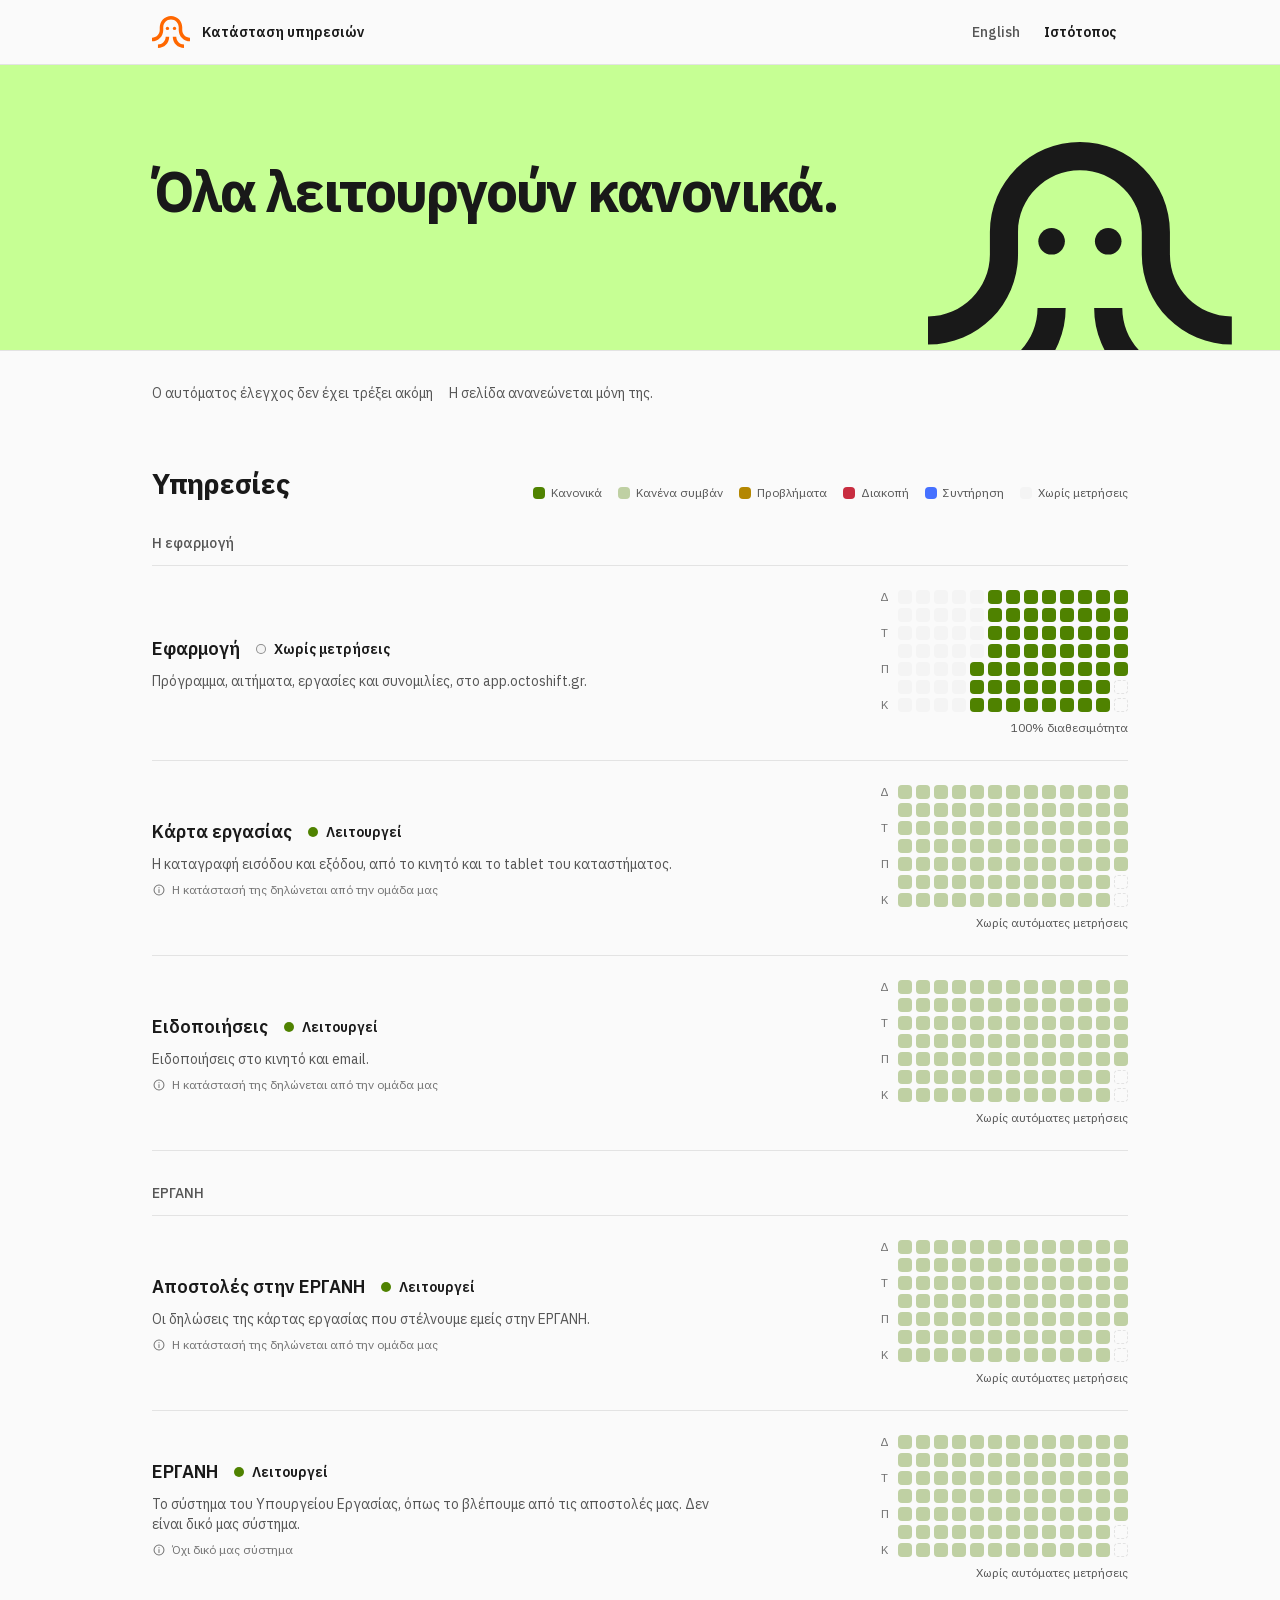
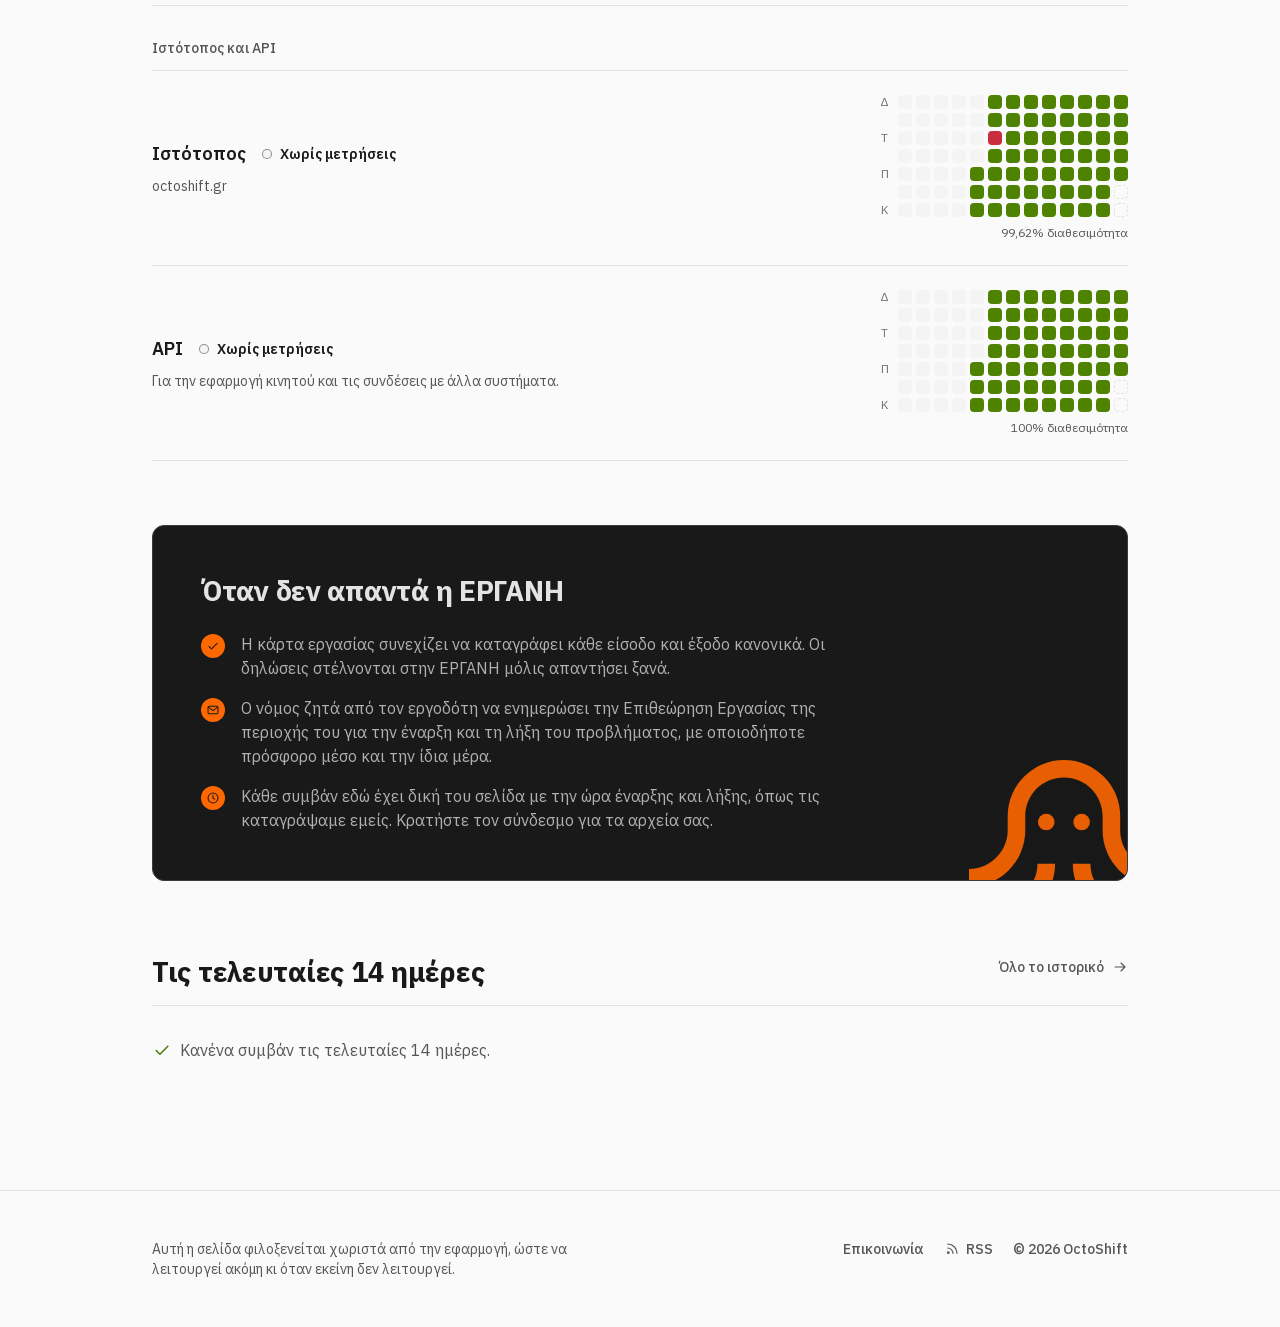
==== commit bf3e0509: "Publish the status page" ====
--- a/index.html
+++ b/index.html
@@ -103,8 +103,8 @@
 
     <div class="mx-auto flex max-w-5xl flex-col gap-16 px-4 pt-8 sm:px-6">
         <p class="text-text-muted flex flex-wrap items-center gap-x-4 gap-y-1 text-sm">
-            <span data-checked-at="2026-11-27T02:39:08+00:00">
-                                    Τελευταίος έλεγχος 27 Νοεμβρίου 2026, 04:39
+            <span data-checked-at="">
+                                    Ο αυτόματος έλεγχος δεν έχει τρέξει ακόμη
                             </span>
             <span class="hidden in-[.js]:inline">Η σελίδα ανανεώνεται μόνη της.</span>
         </p>
@@ -134,9 +134,9 @@
                             <div class="flex flex-col gap-2 md:col-span-7">
                                 <div class="flex flex-wrap items-center gap-x-4 gap-y-2">
                                     <h4 class="text-lg font-semibold">Εφαρμογή</h4>
-                                    <span data-state-pill data-state="operational" class="group/state inline-flex items-center gap-2 text-sm font-semibold whitespace-nowrap">
-    <span aria-hidden="true" data-state="operational" class="data-[state=operational]:bg-success data-[state=maintenance]:bg-info data-[state=degraded]:bg-warning data-[state=partial]:bg-warning data-[state=outage]:bg-danger data-[state=unknown]:bg-surface-sunken data-[state=unknown]:ring-border-strong data-[state=unknown]:ring-1 data-[state=unknown]:ring-inset size-2.5 shrink-0 rounded-full"></span>
-    <span data-state-label>Λειτουργεί</span>
+                                    <span data-state-pill data-state="unknown" class="group/state inline-flex items-center gap-2 text-sm font-semibold whitespace-nowrap">
+    <span aria-hidden="true" data-state="unknown" class="data-[state=operational]:bg-success data-[state=maintenance]:bg-info data-[state=degraded]:bg-warning data-[state=partial]:bg-warning data-[state=outage]:bg-danger data-[state=unknown]:bg-surface-sunken data-[state=unknown]:ring-border-strong data-[state=unknown]:ring-1 data-[state=unknown]:ring-inset size-2.5 shrink-0 rounded-full"></span>
+    <span data-state-label>Χωρίς μετρήσεις</span>
 </span>
                                 </div>
                                 <p class="text-text-muted max-w-xl text-sm text-pretty">
@@ -1251,9 +1251,9 @@
                             <div class="flex flex-col gap-2 md:col-span-7">
                                 <div class="flex flex-wrap items-center gap-x-4 gap-y-2">
                                     <h4 class="text-lg font-semibold">Ιστότοπος</h4>
-                                    <span data-state-pill data-state="operational" class="group/state inline-flex items-center gap-2 text-sm font-semibold whitespace-nowrap">
-    <span aria-hidden="true" data-state="operational" class="data-[state=operational]:bg-success data-[state=maintenance]:bg-info data-[state=degraded]:bg-warning data-[state=partial]:bg-warning data-[state=outage]:bg-danger data-[state=unknown]:bg-surface-sunken data-[state=unknown]:ring-border-strong data-[state=unknown]:ring-1 data-[state=unknown]:ring-inset size-2.5 shrink-0 rounded-full"></span>
-    <span data-state-label>Λειτουργεί</span>
+                                    <span data-state-pill data-state="unknown" class="group/state inline-flex items-center gap-2 text-sm font-semibold whitespace-nowrap">
+    <span aria-hidden="true" data-state="unknown" class="data-[state=operational]:bg-success data-[state=maintenance]:bg-info data-[state=degraded]:bg-warning data-[state=partial]:bg-warning data-[state=outage]:bg-danger data-[state=unknown]:bg-surface-sunken data-[state=unknown]:ring-border-strong data-[state=unknown]:ring-1 data-[state=unknown]:ring-inset size-2.5 shrink-0 rounded-full"></span>
+    <span data-state-label>Χωρίς μετρήσεις</span>
 </span>
                                 </div>
                                 <p class="text-text-muted max-w-xl text-sm text-pretty">
@@ -1468,9 +1468,9 @@
                             <div class="flex flex-col gap-2 md:col-span-7">
                                 <div class="flex flex-wrap items-center gap-x-4 gap-y-2">
                                     <h4 class="text-lg font-semibold">API</h4>
-                                    <span data-state-pill data-state="operational" class="group/state inline-flex items-center gap-2 text-sm font-semibold whitespace-nowrap">
-    <span aria-hidden="true" data-state="operational" class="data-[state=operational]:bg-success data-[state=maintenance]:bg-info data-[state=degraded]:bg-warning data-[state=partial]:bg-warning data-[state=outage]:bg-danger data-[state=unknown]:bg-surface-sunken data-[state=unknown]:ring-border-strong data-[state=unknown]:ring-1 data-[state=unknown]:ring-inset size-2.5 shrink-0 rounded-full"></span>
-    <span data-state-label>Λειτουργεί</span>
+                                    <span data-state-pill data-state="unknown" class="group/state inline-flex items-center gap-2 text-sm font-semibold whitespace-nowrap">
+    <span aria-hidden="true" data-state="unknown" class="data-[state=operational]:bg-success data-[state=maintenance]:bg-info data-[state=degraded]:bg-warning data-[state=partial]:bg-warning data-[state=outage]:bg-danger data-[state=unknown]:bg-surface-sunken data-[state=unknown]:ring-border-strong data-[state=unknown]:ring-1 data-[state=unknown]:ring-inset size-2.5 shrink-0 rounded-full"></span>
+    <span data-state-label>Χωρίς μετρήσεις</span>
 </span>
                                 </div>
                                 <p class="text-text-muted max-w-xl text-sm text-pretty">
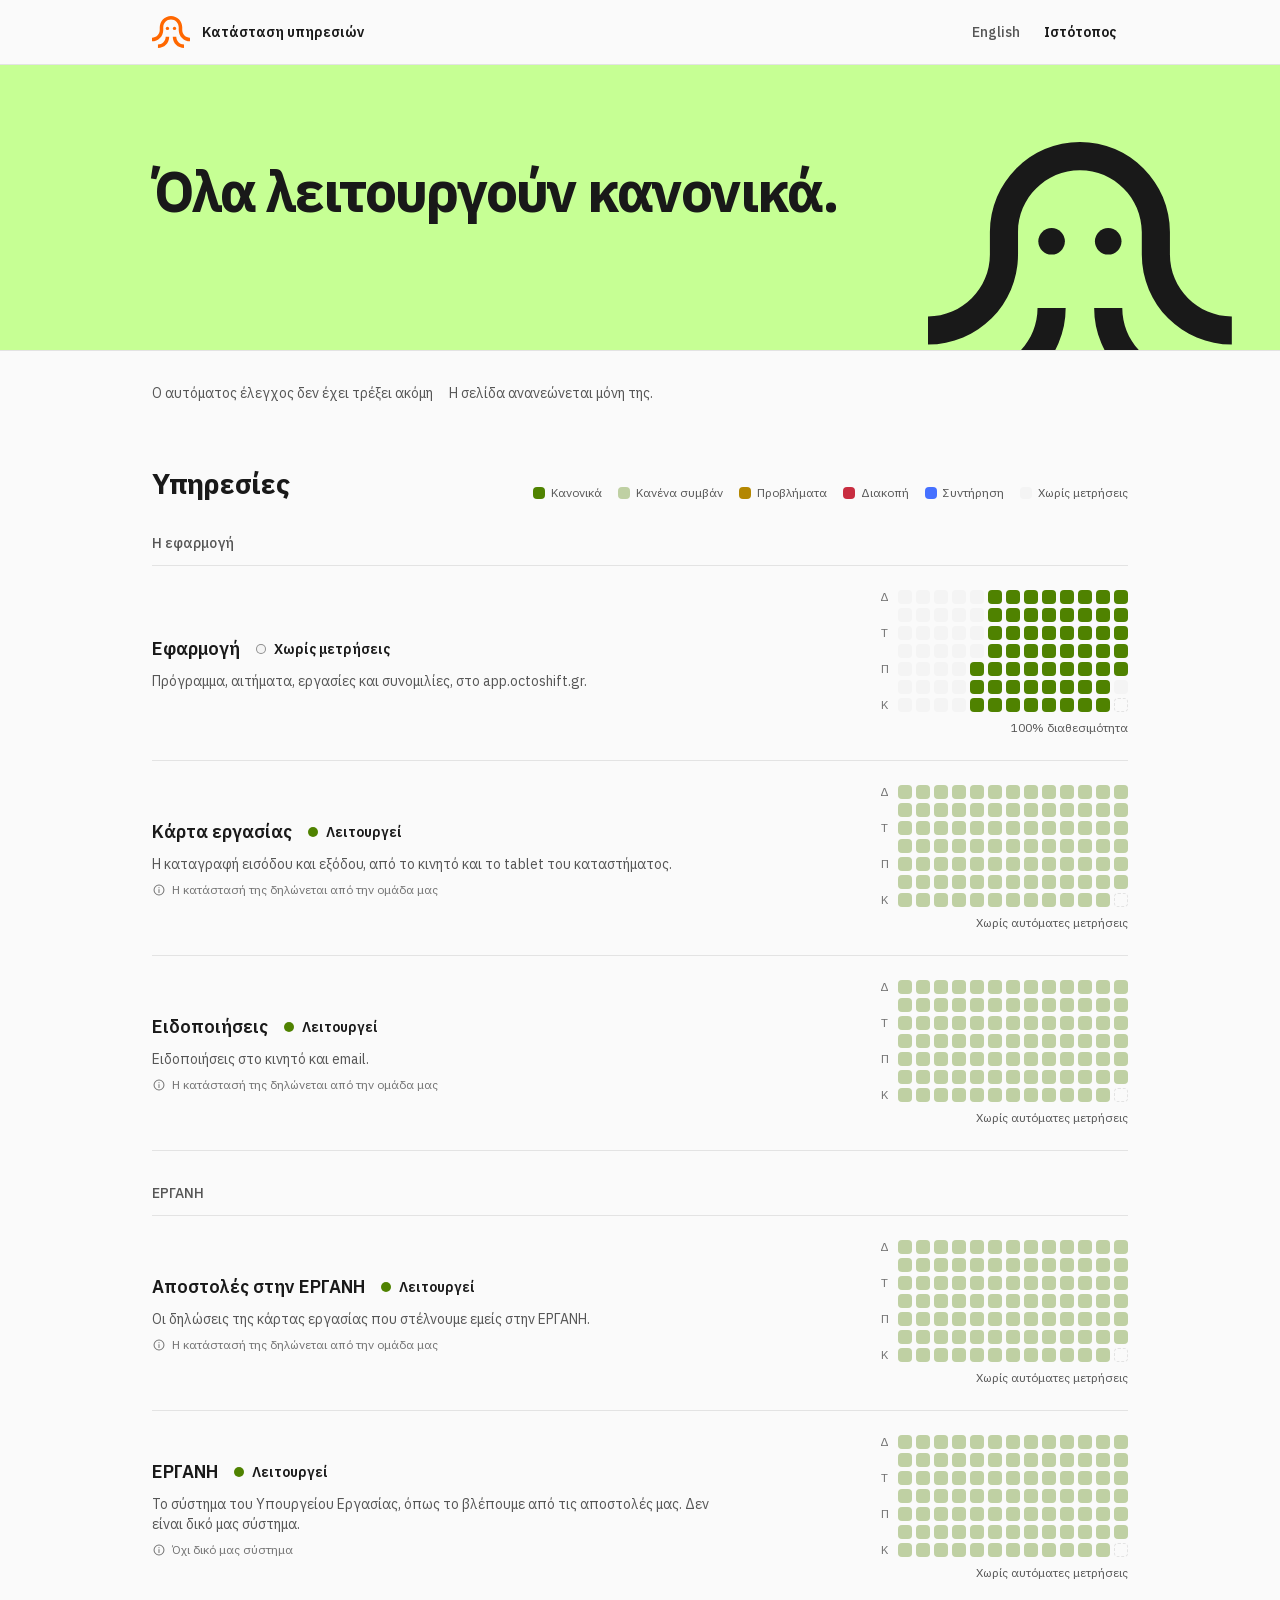
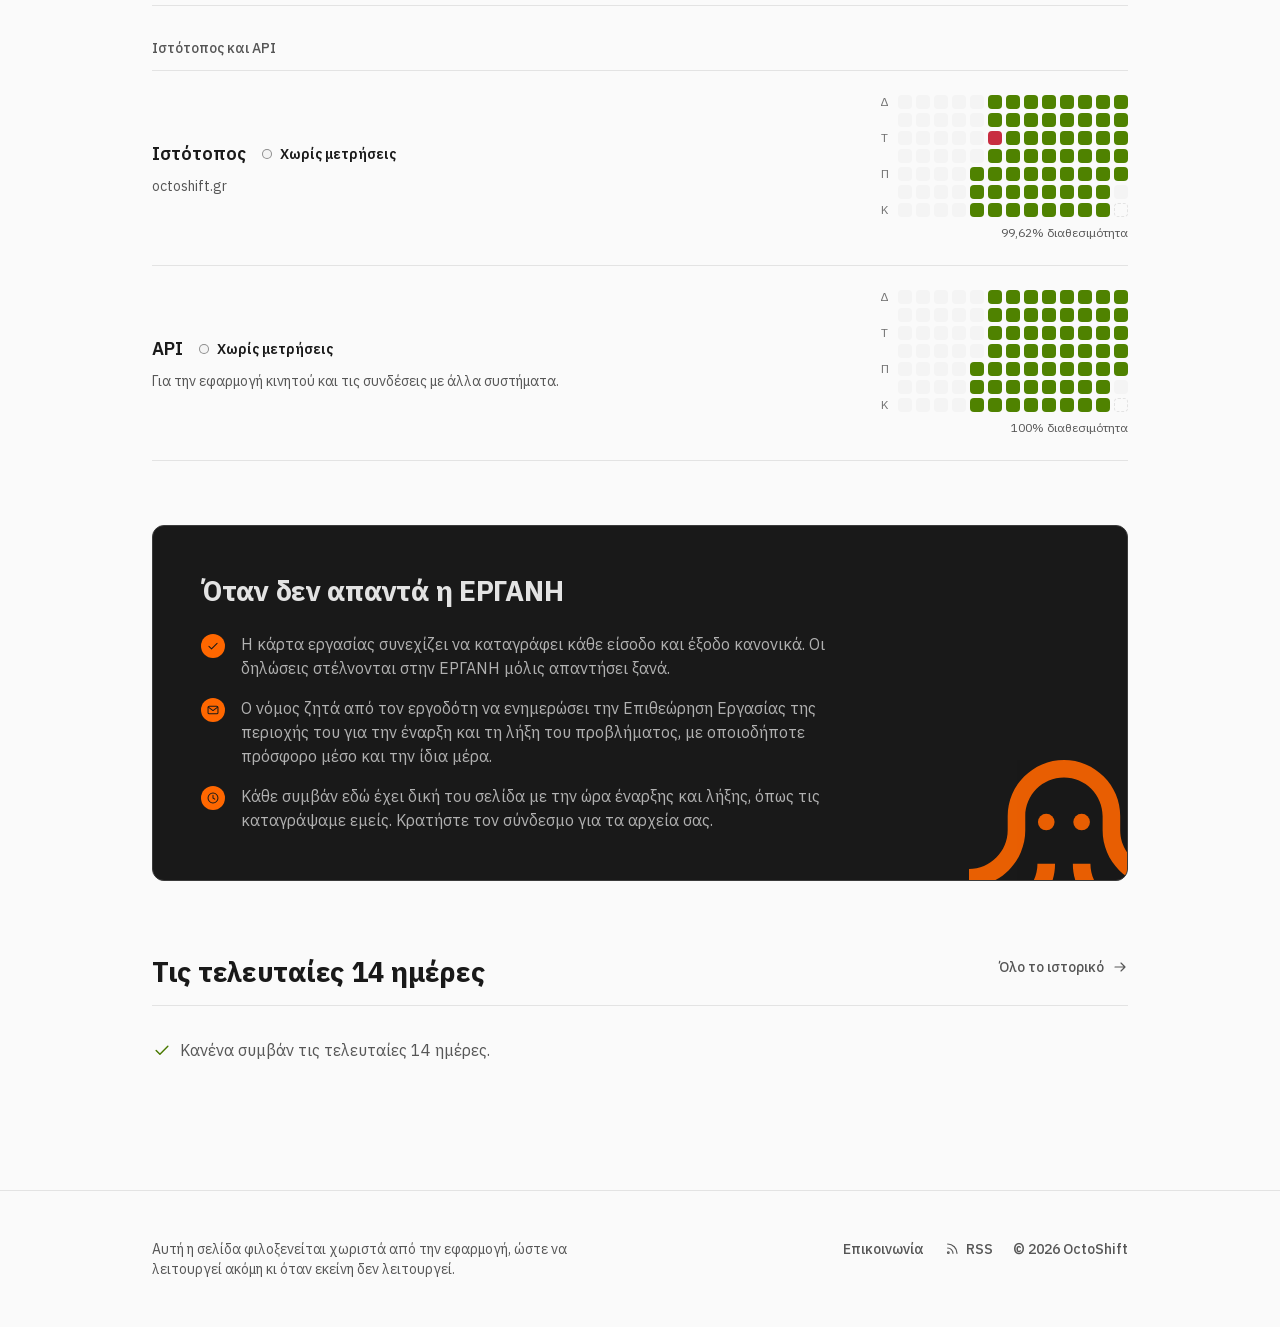
==== commit 454d5da2: "Publish the status page" ====
--- a/index.html
+++ b/index.html
@@ -335,8 +335,8 @@
                    title="Πέμπτη 26 Νοεμβρίου: 100% διαθεσιμότητα"                   class="data-[level=ok]:bg-success data-[level=quiet]:bg-success/35 data-[level=dip]:bg-warning/55 data-[level=degraded]:bg-warning data-[level=outage]:bg-danger data-[level=maintenance]:bg-info data-[level=none]:bg-surface-sunken data-[level=future]:border data-[level=future]:border-dashed data-[level=future]:border-border size-3.5 rounded-xs"></span>
                                 <span data-day="2026-11-27" data-level="ok" data-declared="none"
                    title="Παρασκευή 27 Νοεμβρίου: 100% διαθεσιμότητα"                   class="data-[level=ok]:bg-success data-[level=quiet]:bg-success/35 data-[level=dip]:bg-warning/55 data-[level=degraded]:bg-warning data-[level=outage]:bg-danger data-[level=maintenance]:bg-info data-[level=none]:bg-surface-sunken data-[level=future]:border data-[level=future]:border-dashed data-[level=future]:border-border size-3.5 rounded-xs"></span>
-                                <span data-day="2026-11-28" data-level="future" data-declared="none"
-                                    class="data-[level=ok]:bg-success data-[level=quiet]:bg-success/35 data-[level=dip]:bg-warning/55 data-[level=degraded]:bg-warning data-[level=outage]:bg-danger data-[level=maintenance]:bg-info data-[level=none]:bg-surface-sunken data-[level=future]:border data-[level=future]:border-dashed data-[level=future]:border-border size-3.5 rounded-xs"></span>
+                                <span data-day="2026-11-28" data-level="none" data-declared="none"
+                   title="Σάββατο 28 Νοεμβρίου: χωρίς μετρήσεις"                   class="data-[level=ok]:bg-success data-[level=quiet]:bg-success/35 data-[level=dip]:bg-warning/55 data-[level=degraded]:bg-warning data-[level=outage]:bg-danger data-[level=maintenance]:bg-info data-[level=none]:bg-surface-sunken data-[level=future]:border data-[level=future]:border-dashed data-[level=future]:border-border size-3.5 rounded-xs"></span>
                                 <span data-day="2026-11-29" data-level="future" data-declared="none"
                                     class="data-[level=ok]:bg-success data-[level=quiet]:bg-success/35 data-[level=dip]:bg-warning/55 data-[level=degraded]:bg-warning data-[level=outage]:bg-danger data-[level=maintenance]:bg-info data-[level=none]:bg-surface-sunken data-[level=future]:border data-[level=future]:border-dashed data-[level=future]:border-border size-3.5 rounded-xs"></span>
             </div>
@@ -558,8 +558,8 @@
                    title="Πέμπτη 26 Νοεμβρίου: κανένα συμβάν"                   class="data-[level=ok]:bg-success data-[level=quiet]:bg-success/35 data-[level=dip]:bg-warning/55 data-[level=degraded]:bg-warning data-[level=outage]:bg-danger data-[level=maintenance]:bg-info data-[level=none]:bg-surface-sunken data-[level=future]:border data-[level=future]:border-dashed data-[level=future]:border-border size-3.5 rounded-xs"></span>
                                 <span data-day="2026-11-27" data-level="quiet" data-declared="none"
                    title="Παρασκευή 27 Νοεμβρίου: κανένα συμβάν"                   class="data-[level=ok]:bg-success data-[level=quiet]:bg-success/35 data-[level=dip]:bg-warning/55 data-[level=degraded]:bg-warning data-[level=outage]:bg-danger data-[level=maintenance]:bg-info data-[level=none]:bg-surface-sunken data-[level=future]:border data-[level=future]:border-dashed data-[level=future]:border-border size-3.5 rounded-xs"></span>
-                                <span data-day="2026-11-28" data-level="future" data-declared="none"
-                                    class="data-[level=ok]:bg-success data-[level=quiet]:bg-success/35 data-[level=dip]:bg-warning/55 data-[level=degraded]:bg-warning data-[level=outage]:bg-danger data-[level=maintenance]:bg-info data-[level=none]:bg-surface-sunken data-[level=future]:border data-[level=future]:border-dashed data-[level=future]:border-border size-3.5 rounded-xs"></span>
+                                <span data-day="2026-11-28" data-level="quiet" data-declared="none"
+                   title="Σάββατο 28 Νοεμβρίου: κανένα συμβάν"                   class="data-[level=ok]:bg-success data-[level=quiet]:bg-success/35 data-[level=dip]:bg-warning/55 data-[level=degraded]:bg-warning data-[level=outage]:bg-danger data-[level=maintenance]:bg-info data-[level=none]:bg-surface-sunken data-[level=future]:border data-[level=future]:border-dashed data-[level=future]:border-border size-3.5 rounded-xs"></span>
                                 <span data-day="2026-11-29" data-level="future" data-declared="none"
                                     class="data-[level=ok]:bg-success data-[level=quiet]:bg-success/35 data-[level=dip]:bg-warning/55 data-[level=degraded]:bg-warning data-[level=outage]:bg-danger data-[level=maintenance]:bg-info data-[level=none]:bg-surface-sunken data-[level=future]:border data-[level=future]:border-dashed data-[level=future]:border-border size-3.5 rounded-xs"></span>
             </div>
@@ -781,8 +781,8 @@
                    title="Πέμπτη 26 Νοεμβρίου: κανένα συμβάν"                   class="data-[level=ok]:bg-success data-[level=quiet]:bg-success/35 data-[level=dip]:bg-warning/55 data-[level=degraded]:bg-warning data-[level=outage]:bg-danger data-[level=maintenance]:bg-info data-[level=none]:bg-surface-sunken data-[level=future]:border data-[level=future]:border-dashed data-[level=future]:border-border size-3.5 rounded-xs"></span>
                                 <span data-day="2026-11-27" data-level="quiet" data-declared="none"
                    title="Παρασκευή 27 Νοεμβρίου: κανένα συμβάν"                   class="data-[level=ok]:bg-success data-[level=quiet]:bg-success/35 data-[level=dip]:bg-warning/55 data-[level=degraded]:bg-warning data-[level=outage]:bg-danger data-[level=maintenance]:bg-info data-[level=none]:bg-surface-sunken data-[level=future]:border data-[level=future]:border-dashed data-[level=future]:border-border size-3.5 rounded-xs"></span>
-                                <span data-day="2026-11-28" data-level="future" data-declared="none"
-                                    class="data-[level=ok]:bg-success data-[level=quiet]:bg-success/35 data-[level=dip]:bg-warning/55 data-[level=degraded]:bg-warning data-[level=outage]:bg-danger data-[level=maintenance]:bg-info data-[level=none]:bg-surface-sunken data-[level=future]:border data-[level=future]:border-dashed data-[level=future]:border-border size-3.5 rounded-xs"></span>
+                                <span data-day="2026-11-28" data-level="quiet" data-declared="none"
+                   title="Σάββατο 28 Νοεμβρίου: κανένα συμβάν"                   class="data-[level=ok]:bg-success data-[level=quiet]:bg-success/35 data-[level=dip]:bg-warning/55 data-[level=degraded]:bg-warning data-[level=outage]:bg-danger data-[level=maintenance]:bg-info data-[level=none]:bg-surface-sunken data-[level=future]:border data-[level=future]:border-dashed data-[level=future]:border-border size-3.5 rounded-xs"></span>
                                 <span data-day="2026-11-29" data-level="future" data-declared="none"
                                     class="data-[level=ok]:bg-success data-[level=quiet]:bg-success/35 data-[level=dip]:bg-warning/55 data-[level=degraded]:bg-warning data-[level=outage]:bg-danger data-[level=maintenance]:bg-info data-[level=none]:bg-surface-sunken data-[level=future]:border data-[level=future]:border-dashed data-[level=future]:border-border size-3.5 rounded-xs"></span>
             </div>
@@ -1008,8 +1008,8 @@
                    title="Πέμπτη 26 Νοεμβρίου: κανένα συμβάν"                   class="data-[level=ok]:bg-success data-[level=quiet]:bg-success/35 data-[level=dip]:bg-warning/55 data-[level=degraded]:bg-warning data-[level=outage]:bg-danger data-[level=maintenance]:bg-info data-[level=none]:bg-surface-sunken data-[level=future]:border data-[level=future]:border-dashed data-[level=future]:border-border size-3.5 rounded-xs"></span>
                                 <span data-day="2026-11-27" data-level="quiet" data-declared="none"
                    title="Παρασκευή 27 Νοεμβρίου: κανένα συμβάν"                   class="data-[level=ok]:bg-success data-[level=quiet]:bg-success/35 data-[level=dip]:bg-warning/55 data-[level=degraded]:bg-warning data-[level=outage]:bg-danger data-[level=maintenance]:bg-info data-[level=none]:bg-surface-sunken data-[level=future]:border data-[level=future]:border-dashed data-[level=future]:border-border size-3.5 rounded-xs"></span>
-                                <span data-day="2026-11-28" data-level="future" data-declared="none"
-                                    class="data-[level=ok]:bg-success data-[level=quiet]:bg-success/35 data-[level=dip]:bg-warning/55 data-[level=degraded]:bg-warning data-[level=outage]:bg-danger data-[level=maintenance]:bg-info data-[level=none]:bg-surface-sunken data-[level=future]:border data-[level=future]:border-dashed data-[level=future]:border-border size-3.5 rounded-xs"></span>
+                                <span data-day="2026-11-28" data-level="quiet" data-declared="none"
+                   title="Σάββατο 28 Νοεμβρίου: κανένα συμβάν"                   class="data-[level=ok]:bg-success data-[level=quiet]:bg-success/35 data-[level=dip]:bg-warning/55 data-[level=degraded]:bg-warning data-[level=outage]:bg-danger data-[level=maintenance]:bg-info data-[level=none]:bg-surface-sunken data-[level=future]:border data-[level=future]:border-dashed data-[level=future]:border-border size-3.5 rounded-xs"></span>
                                 <span data-day="2026-11-29" data-level="future" data-declared="none"
                                     class="data-[level=ok]:bg-success data-[level=quiet]:bg-success/35 data-[level=dip]:bg-warning/55 data-[level=degraded]:bg-warning data-[level=outage]:bg-danger data-[level=maintenance]:bg-info data-[level=none]:bg-surface-sunken data-[level=future]:border data-[level=future]:border-dashed data-[level=future]:border-border size-3.5 rounded-xs"></span>
             </div>
@@ -1231,8 +1231,8 @@
                    title="Πέμπτη 26 Νοεμβρίου: κανένα συμβάν"                   class="data-[level=ok]:bg-success data-[level=quiet]:bg-success/35 data-[level=dip]:bg-warning/55 data-[level=degraded]:bg-warning data-[level=outage]:bg-danger data-[level=maintenance]:bg-info data-[level=none]:bg-surface-sunken data-[level=future]:border data-[level=future]:border-dashed data-[level=future]:border-border size-3.5 rounded-xs"></span>
                                 <span data-day="2026-11-27" data-level="quiet" data-declared="none"
                    title="Παρασκευή 27 Νοεμβρίου: κανένα συμβάν"                   class="data-[level=ok]:bg-success data-[level=quiet]:bg-success/35 data-[level=dip]:bg-warning/55 data-[level=degraded]:bg-warning data-[level=outage]:bg-danger data-[level=maintenance]:bg-info data-[level=none]:bg-surface-sunken data-[level=future]:border data-[level=future]:border-dashed data-[level=future]:border-border size-3.5 rounded-xs"></span>
-                                <span data-day="2026-11-28" data-level="future" data-declared="none"
-                                    class="data-[level=ok]:bg-success data-[level=quiet]:bg-success/35 data-[level=dip]:bg-warning/55 data-[level=degraded]:bg-warning data-[level=outage]:bg-danger data-[level=maintenance]:bg-info data-[level=none]:bg-surface-sunken data-[level=future]:border data-[level=future]:border-dashed data-[level=future]:border-border size-3.5 rounded-xs"></span>
+                                <span data-day="2026-11-28" data-level="quiet" data-declared="none"
+                   title="Σάββατο 28 Νοεμβρίου: κανένα συμβάν"                   class="data-[level=ok]:bg-success data-[level=quiet]:bg-success/35 data-[level=dip]:bg-warning/55 data-[level=degraded]:bg-warning data-[level=outage]:bg-danger data-[level=maintenance]:bg-info data-[level=none]:bg-surface-sunken data-[level=future]:border data-[level=future]:border-dashed data-[level=future]:border-border size-3.5 rounded-xs"></span>
                                 <span data-day="2026-11-29" data-level="future" data-declared="none"
                                     class="data-[level=ok]:bg-success data-[level=quiet]:bg-success/35 data-[level=dip]:bg-warning/55 data-[level=degraded]:bg-warning data-[level=outage]:bg-danger data-[level=maintenance]:bg-info data-[level=none]:bg-surface-sunken data-[level=future]:border data-[level=future]:border-dashed data-[level=future]:border-border size-3.5 rounded-xs"></span>
             </div>
@@ -1452,8 +1452,8 @@
                    title="Πέμπτη 26 Νοεμβρίου: 100% διαθεσιμότητα"                   class="data-[level=ok]:bg-success data-[level=quiet]:bg-success/35 data-[level=dip]:bg-warning/55 data-[level=degraded]:bg-warning data-[level=outage]:bg-danger data-[level=maintenance]:bg-info data-[level=none]:bg-surface-sunken data-[level=future]:border data-[level=future]:border-dashed data-[level=future]:border-border size-3.5 rounded-xs"></span>
                                 <span data-day="2026-11-27" data-level="ok" data-declared="none"
                    title="Παρασκευή 27 Νοεμβρίου: 100% διαθεσιμότητα"                   class="data-[level=ok]:bg-success data-[level=quiet]:bg-success/35 data-[level=dip]:bg-warning/55 data-[level=degraded]:bg-warning data-[level=outage]:bg-danger data-[level=maintenance]:bg-info data-[level=none]:bg-surface-sunken data-[level=future]:border data-[level=future]:border-dashed data-[level=future]:border-border size-3.5 rounded-xs"></span>
-                                <span data-day="2026-11-28" data-level="future" data-declared="none"
-                                    class="data-[level=ok]:bg-success data-[level=quiet]:bg-success/35 data-[level=dip]:bg-warning/55 data-[level=degraded]:bg-warning data-[level=outage]:bg-danger data-[level=maintenance]:bg-info data-[level=none]:bg-surface-sunken data-[level=future]:border data-[level=future]:border-dashed data-[level=future]:border-border size-3.5 rounded-xs"></span>
+                                <span data-day="2026-11-28" data-level="none" data-declared="none"
+                   title="Σάββατο 28 Νοεμβρίου: χωρίς μετρήσεις"                   class="data-[level=ok]:bg-success data-[level=quiet]:bg-success/35 data-[level=dip]:bg-warning/55 data-[level=degraded]:bg-warning data-[level=outage]:bg-danger data-[level=maintenance]:bg-info data-[level=none]:bg-surface-sunken data-[level=future]:border data-[level=future]:border-dashed data-[level=future]:border-border size-3.5 rounded-xs"></span>
                                 <span data-day="2026-11-29" data-level="future" data-declared="none"
                                     class="data-[level=ok]:bg-success data-[level=quiet]:bg-success/35 data-[level=dip]:bg-warning/55 data-[level=degraded]:bg-warning data-[level=outage]:bg-danger data-[level=maintenance]:bg-info data-[level=none]:bg-surface-sunken data-[level=future]:border data-[level=future]:border-dashed data-[level=future]:border-border size-3.5 rounded-xs"></span>
             </div>
@@ -1669,8 +1669,8 @@
                    title="Πέμπτη 26 Νοεμβρίου: 100% διαθεσιμότητα"                   class="data-[level=ok]:bg-success data-[level=quiet]:bg-success/35 data-[level=dip]:bg-warning/55 data-[level=degraded]:bg-warning data-[level=outage]:bg-danger data-[level=maintenance]:bg-info data-[level=none]:bg-surface-sunken data-[level=future]:border data-[level=future]:border-dashed data-[level=future]:border-border size-3.5 rounded-xs"></span>
                                 <span data-day="2026-11-27" data-level="ok" data-declared="none"
                    title="Παρασκευή 27 Νοεμβρίου: 100% διαθεσιμότητα"                   class="data-[level=ok]:bg-success data-[level=quiet]:bg-success/35 data-[level=dip]:bg-warning/55 data-[level=degraded]:bg-warning data-[level=outage]:bg-danger data-[level=maintenance]:bg-info data-[level=none]:bg-surface-sunken data-[level=future]:border data-[level=future]:border-dashed data-[level=future]:border-border size-3.5 rounded-xs"></span>
-                                <span data-day="2026-11-28" data-level="future" data-declared="none"
-                                    class="data-[level=ok]:bg-success data-[level=quiet]:bg-success/35 data-[level=dip]:bg-warning/55 data-[level=degraded]:bg-warning data-[level=outage]:bg-danger data-[level=maintenance]:bg-info data-[level=none]:bg-surface-sunken data-[level=future]:border data-[level=future]:border-dashed data-[level=future]:border-border size-3.5 rounded-xs"></span>
+                                <span data-day="2026-11-28" data-level="none" data-declared="none"
+                   title="Σάββατο 28 Νοεμβρίου: χωρίς μετρήσεις"                   class="data-[level=ok]:bg-success data-[level=quiet]:bg-success/35 data-[level=dip]:bg-warning/55 data-[level=degraded]:bg-warning data-[level=outage]:bg-danger data-[level=maintenance]:bg-info data-[level=none]:bg-surface-sunken data-[level=future]:border data-[level=future]:border-dashed data-[level=future]:border-border size-3.5 rounded-xs"></span>
                                 <span data-day="2026-11-29" data-level="future" data-declared="none"
                                     class="data-[level=ok]:bg-success data-[level=quiet]:bg-success/35 data-[level=dip]:bg-warning/55 data-[level=degraded]:bg-warning data-[level=outage]:bg-danger data-[level=maintenance]:bg-info data-[level=none]:bg-surface-sunken data-[level=future]:border data-[level=future]:border-dashed data-[level=future]:border-border size-3.5 rounded-xs"></span>
             </div>
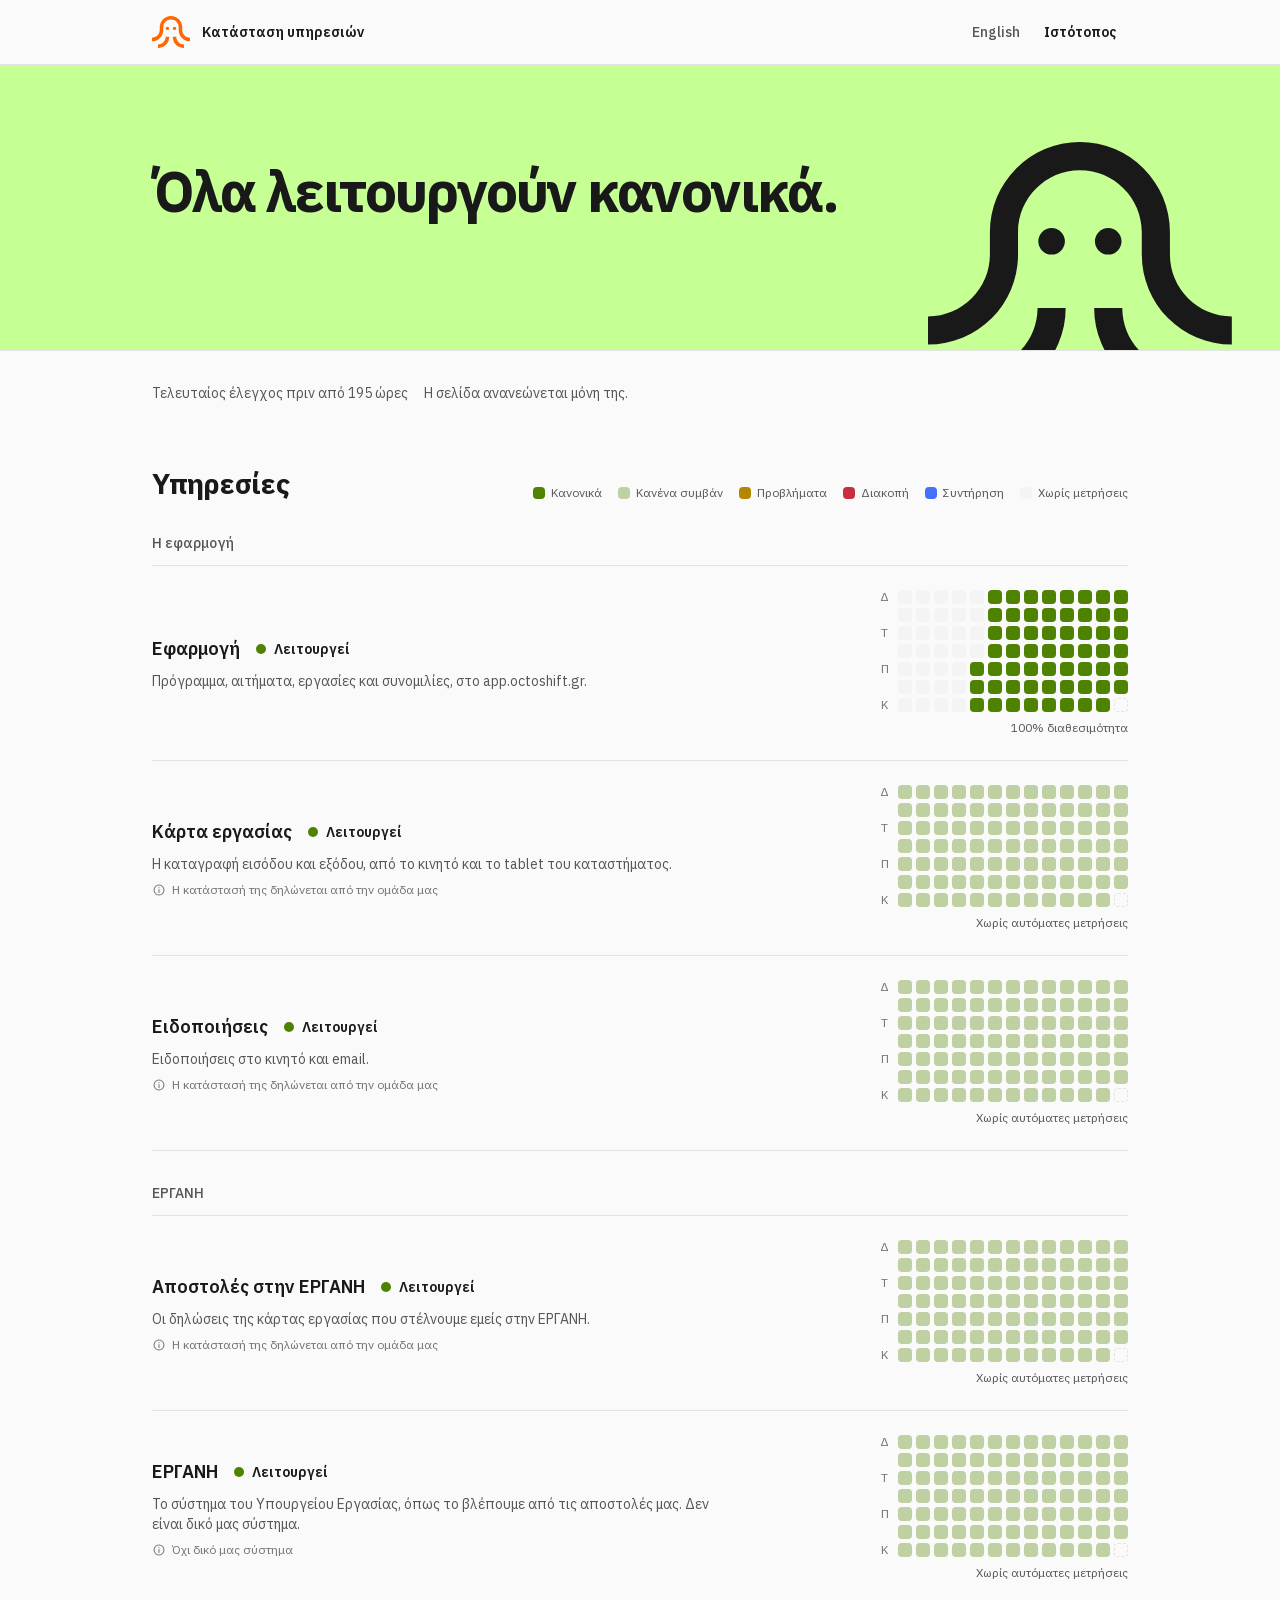
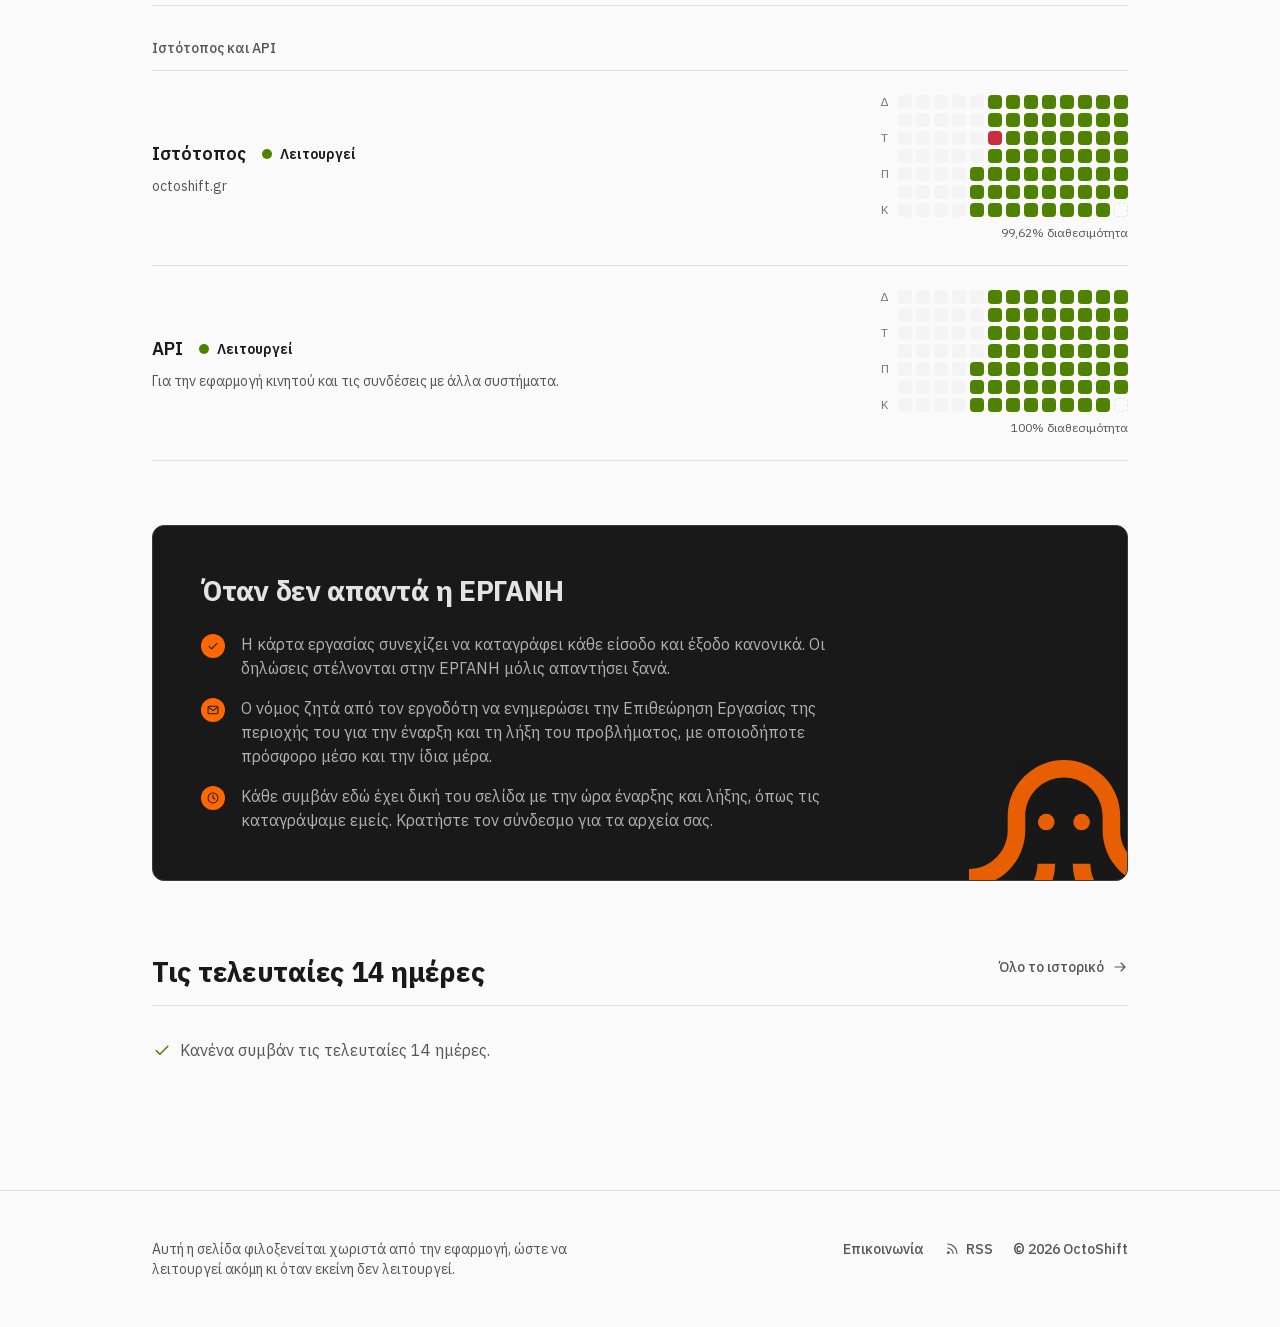
==== commit 578e0ed0: "Publish the status page" ====
--- a/index.html
+++ b/index.html
@@ -103,8 +103,8 @@
 
     <div class="mx-auto flex max-w-5xl flex-col gap-16 px-4 pt-8 sm:px-6">
         <p class="text-text-muted flex flex-wrap items-center gap-x-4 gap-y-1 text-sm">
-            <span data-checked-at="">
-                                    Ο αυτόματος έλεγχος δεν έχει τρέξει ακόμη
+            <span data-checked-at="2026-11-28T02:36:07+00:00">
+                                    Τελευταίος έλεγχος 28 Νοεμβρίου 2026, 04:36
                             </span>
             <span class="hidden in-[.js]:inline">Η σελίδα ανανεώνεται μόνη της.</span>
         </p>
@@ -134,9 +134,9 @@
                             <div class="flex flex-col gap-2 md:col-span-7">
                                 <div class="flex flex-wrap items-center gap-x-4 gap-y-2">
                                     <h4 class="text-lg font-semibold">Εφαρμογή</h4>
-                                    <span data-state-pill data-state="unknown" class="group/state inline-flex items-center gap-2 text-sm font-semibold whitespace-nowrap">
-    <span aria-hidden="true" data-state="unknown" class="data-[state=operational]:bg-success data-[state=maintenance]:bg-info data-[state=degraded]:bg-warning data-[state=partial]:bg-warning data-[state=outage]:bg-danger data-[state=unknown]:bg-surface-sunken data-[state=unknown]:ring-border-strong data-[state=unknown]:ring-1 data-[state=unknown]:ring-inset size-2.5 shrink-0 rounded-full"></span>
-    <span data-state-label>Χωρίς μετρήσεις</span>
+                                    <span data-state-pill data-state="operational" class="group/state inline-flex items-center gap-2 text-sm font-semibold whitespace-nowrap">
+    <span aria-hidden="true" data-state="operational" class="data-[state=operational]:bg-success data-[state=maintenance]:bg-info data-[state=degraded]:bg-warning data-[state=partial]:bg-warning data-[state=outage]:bg-danger data-[state=unknown]:bg-surface-sunken data-[state=unknown]:ring-border-strong data-[state=unknown]:ring-1 data-[state=unknown]:ring-inset size-2.5 shrink-0 rounded-full"></span>
+    <span data-state-label>Λειτουργεί</span>
 </span>
                                 </div>
                                 <p class="text-text-muted max-w-xl text-sm text-pretty">
@@ -335,8 +335,8 @@
                    title="Πέμπτη 26 Νοεμβρίου: 100% διαθεσιμότητα"                   class="data-[level=ok]:bg-success data-[level=quiet]:bg-success/35 data-[level=dip]:bg-warning/55 data-[level=degraded]:bg-warning data-[level=outage]:bg-danger data-[level=maintenance]:bg-info data-[level=none]:bg-surface-sunken data-[level=future]:border data-[level=future]:border-dashed data-[level=future]:border-border size-3.5 rounded-xs"></span>
                                 <span data-day="2026-11-27" data-level="ok" data-declared="none"
                    title="Παρασκευή 27 Νοεμβρίου: 100% διαθεσιμότητα"                   class="data-[level=ok]:bg-success data-[level=quiet]:bg-success/35 data-[level=dip]:bg-warning/55 data-[level=degraded]:bg-warning data-[level=outage]:bg-danger data-[level=maintenance]:bg-info data-[level=none]:bg-surface-sunken data-[level=future]:border data-[level=future]:border-dashed data-[level=future]:border-border size-3.5 rounded-xs"></span>
-                                <span data-day="2026-11-28" data-level="none" data-declared="none"
-                   title="Σάββατο 28 Νοεμβρίου: χωρίς μετρήσεις"                   class="data-[level=ok]:bg-success data-[level=quiet]:bg-success/35 data-[level=dip]:bg-warning/55 data-[level=degraded]:bg-warning data-[level=outage]:bg-danger data-[level=maintenance]:bg-info data-[level=none]:bg-surface-sunken data-[level=future]:border data-[level=future]:border-dashed data-[level=future]:border-border size-3.5 rounded-xs"></span>
+                                <span data-day="2026-11-28" data-level="ok" data-declared="none"
+                   title="Σάββατο 28 Νοεμβρίου: 100% διαθεσιμότητα"                   class="data-[level=ok]:bg-success data-[level=quiet]:bg-success/35 data-[level=dip]:bg-warning/55 data-[level=degraded]:bg-warning data-[level=outage]:bg-danger data-[level=maintenance]:bg-info data-[level=none]:bg-surface-sunken data-[level=future]:border data-[level=future]:border-dashed data-[level=future]:border-border size-3.5 rounded-xs"></span>
                                 <span data-day="2026-11-29" data-level="future" data-declared="none"
                                     class="data-[level=ok]:bg-success data-[level=quiet]:bg-success/35 data-[level=dip]:bg-warning/55 data-[level=degraded]:bg-warning data-[level=outage]:bg-danger data-[level=maintenance]:bg-info data-[level=none]:bg-surface-sunken data-[level=future]:border data-[level=future]:border-dashed data-[level=future]:border-border size-3.5 rounded-xs"></span>
             </div>
@@ -1251,9 +1251,9 @@
                             <div class="flex flex-col gap-2 md:col-span-7">
                                 <div class="flex flex-wrap items-center gap-x-4 gap-y-2">
                                     <h4 class="text-lg font-semibold">Ιστότοπος</h4>
-                                    <span data-state-pill data-state="unknown" class="group/state inline-flex items-center gap-2 text-sm font-semibold whitespace-nowrap">
-    <span aria-hidden="true" data-state="unknown" class="data-[state=operational]:bg-success data-[state=maintenance]:bg-info data-[state=degraded]:bg-warning data-[state=partial]:bg-warning data-[state=outage]:bg-danger data-[state=unknown]:bg-surface-sunken data-[state=unknown]:ring-border-strong data-[state=unknown]:ring-1 data-[state=unknown]:ring-inset size-2.5 shrink-0 rounded-full"></span>
-    <span data-state-label>Χωρίς μετρήσεις</span>
+                                    <span data-state-pill data-state="operational" class="group/state inline-flex items-center gap-2 text-sm font-semibold whitespace-nowrap">
+    <span aria-hidden="true" data-state="operational" class="data-[state=operational]:bg-success data-[state=maintenance]:bg-info data-[state=degraded]:bg-warning data-[state=partial]:bg-warning data-[state=outage]:bg-danger data-[state=unknown]:bg-surface-sunken data-[state=unknown]:ring-border-strong data-[state=unknown]:ring-1 data-[state=unknown]:ring-inset size-2.5 shrink-0 rounded-full"></span>
+    <span data-state-label>Λειτουργεί</span>
 </span>
                                 </div>
                                 <p class="text-text-muted max-w-xl text-sm text-pretty">
@@ -1452,8 +1452,8 @@
                    title="Πέμπτη 26 Νοεμβρίου: 100% διαθεσιμότητα"                   class="data-[level=ok]:bg-success data-[level=quiet]:bg-success/35 data-[level=dip]:bg-warning/55 data-[level=degraded]:bg-warning data-[level=outage]:bg-danger data-[level=maintenance]:bg-info data-[level=none]:bg-surface-sunken data-[level=future]:border data-[level=future]:border-dashed data-[level=future]:border-border size-3.5 rounded-xs"></span>
                                 <span data-day="2026-11-27" data-level="ok" data-declared="none"
                    title="Παρασκευή 27 Νοεμβρίου: 100% διαθεσιμότητα"                   class="data-[level=ok]:bg-success data-[level=quiet]:bg-success/35 data-[level=dip]:bg-warning/55 data-[level=degraded]:bg-warning data-[level=outage]:bg-danger data-[level=maintenance]:bg-info data-[level=none]:bg-surface-sunken data-[level=future]:border data-[level=future]:border-dashed data-[level=future]:border-border size-3.5 rounded-xs"></span>
-                                <span data-day="2026-11-28" data-level="none" data-declared="none"
-                   title="Σάββατο 28 Νοεμβρίου: χωρίς μετρήσεις"                   class="data-[level=ok]:bg-success data-[level=quiet]:bg-success/35 data-[level=dip]:bg-warning/55 data-[level=degraded]:bg-warning data-[level=outage]:bg-danger data-[level=maintenance]:bg-info data-[level=none]:bg-surface-sunken data-[level=future]:border data-[level=future]:border-dashed data-[level=future]:border-border size-3.5 rounded-xs"></span>
+                                <span data-day="2026-11-28" data-level="ok" data-declared="none"
+                   title="Σάββατο 28 Νοεμβρίου: 100% διαθεσιμότητα"                   class="data-[level=ok]:bg-success data-[level=quiet]:bg-success/35 data-[level=dip]:bg-warning/55 data-[level=degraded]:bg-warning data-[level=outage]:bg-danger data-[level=maintenance]:bg-info data-[level=none]:bg-surface-sunken data-[level=future]:border data-[level=future]:border-dashed data-[level=future]:border-border size-3.5 rounded-xs"></span>
                                 <span data-day="2026-11-29" data-level="future" data-declared="none"
                                     class="data-[level=ok]:bg-success data-[level=quiet]:bg-success/35 data-[level=dip]:bg-warning/55 data-[level=degraded]:bg-warning data-[level=outage]:bg-danger data-[level=maintenance]:bg-info data-[level=none]:bg-surface-sunken data-[level=future]:border data-[level=future]:border-dashed data-[level=future]:border-border size-3.5 rounded-xs"></span>
             </div>
@@ -1468,9 +1468,9 @@
                             <div class="flex flex-col gap-2 md:col-span-7">
                                 <div class="flex flex-wrap items-center gap-x-4 gap-y-2">
                                     <h4 class="text-lg font-semibold">API</h4>
-                                    <span data-state-pill data-state="unknown" class="group/state inline-flex items-center gap-2 text-sm font-semibold whitespace-nowrap">
-    <span aria-hidden="true" data-state="unknown" class="data-[state=operational]:bg-success data-[state=maintenance]:bg-info data-[state=degraded]:bg-warning data-[state=partial]:bg-warning data-[state=outage]:bg-danger data-[state=unknown]:bg-surface-sunken data-[state=unknown]:ring-border-strong data-[state=unknown]:ring-1 data-[state=unknown]:ring-inset size-2.5 shrink-0 rounded-full"></span>
-    <span data-state-label>Χωρίς μετρήσεις</span>
+                                    <span data-state-pill data-state="operational" class="group/state inline-flex items-center gap-2 text-sm font-semibold whitespace-nowrap">
+    <span aria-hidden="true" data-state="operational" class="data-[state=operational]:bg-success data-[state=maintenance]:bg-info data-[state=degraded]:bg-warning data-[state=partial]:bg-warning data-[state=outage]:bg-danger data-[state=unknown]:bg-surface-sunken data-[state=unknown]:ring-border-strong data-[state=unknown]:ring-1 data-[state=unknown]:ring-inset size-2.5 shrink-0 rounded-full"></span>
+    <span data-state-label>Λειτουργεί</span>
 </span>
                                 </div>
                                 <p class="text-text-muted max-w-xl text-sm text-pretty">
@@ -1669,8 +1669,8 @@
                    title="Πέμπτη 26 Νοεμβρίου: 100% διαθεσιμότητα"                   class="data-[level=ok]:bg-success data-[level=quiet]:bg-success/35 data-[level=dip]:bg-warning/55 data-[level=degraded]:bg-warning data-[level=outage]:bg-danger data-[level=maintenance]:bg-info data-[level=none]:bg-surface-sunken data-[level=future]:border data-[level=future]:border-dashed data-[level=future]:border-border size-3.5 rounded-xs"></span>
                                 <span data-day="2026-11-27" data-level="ok" data-declared="none"
                    title="Παρασκευή 27 Νοεμβρίου: 100% διαθεσιμότητα"                   class="data-[level=ok]:bg-success data-[level=quiet]:bg-success/35 data-[level=dip]:bg-warning/55 data-[level=degraded]:bg-warning data-[level=outage]:bg-danger data-[level=maintenance]:bg-info data-[level=none]:bg-surface-sunken data-[level=future]:border data-[level=future]:border-dashed data-[level=future]:border-border size-3.5 rounded-xs"></span>
-                                <span data-day="2026-11-28" data-level="none" data-declared="none"
-                   title="Σάββατο 28 Νοεμβρίου: χωρίς μετρήσεις"                   class="data-[level=ok]:bg-success data-[level=quiet]:bg-success/35 data-[level=dip]:bg-warning/55 data-[level=degraded]:bg-warning data-[level=outage]:bg-danger data-[level=maintenance]:bg-info data-[level=none]:bg-surface-sunken data-[level=future]:border data-[level=future]:border-dashed data-[level=future]:border-border size-3.5 rounded-xs"></span>
+                                <span data-day="2026-11-28" data-level="ok" data-declared="none"
+                   title="Σάββατο 28 Νοεμβρίου: 100% διαθεσιμότητα"                   class="data-[level=ok]:bg-success data-[level=quiet]:bg-success/35 data-[level=dip]:bg-warning/55 data-[level=degraded]:bg-warning data-[level=outage]:bg-danger data-[level=maintenance]:bg-info data-[level=none]:bg-surface-sunken data-[level=future]:border data-[level=future]:border-dashed data-[level=future]:border-border size-3.5 rounded-xs"></span>
                                 <span data-day="2026-11-29" data-level="future" data-declared="none"
                                     class="data-[level=ok]:bg-success data-[level=quiet]:bg-success/35 data-[level=dip]:bg-warning/55 data-[level=degraded]:bg-warning data-[level=outage]:bg-danger data-[level=maintenance]:bg-info data-[level=none]:bg-surface-sunken data-[level=future]:border data-[level=future]:border-dashed data-[level=future]:border-border size-3.5 rounded-xs"></span>
             </div>
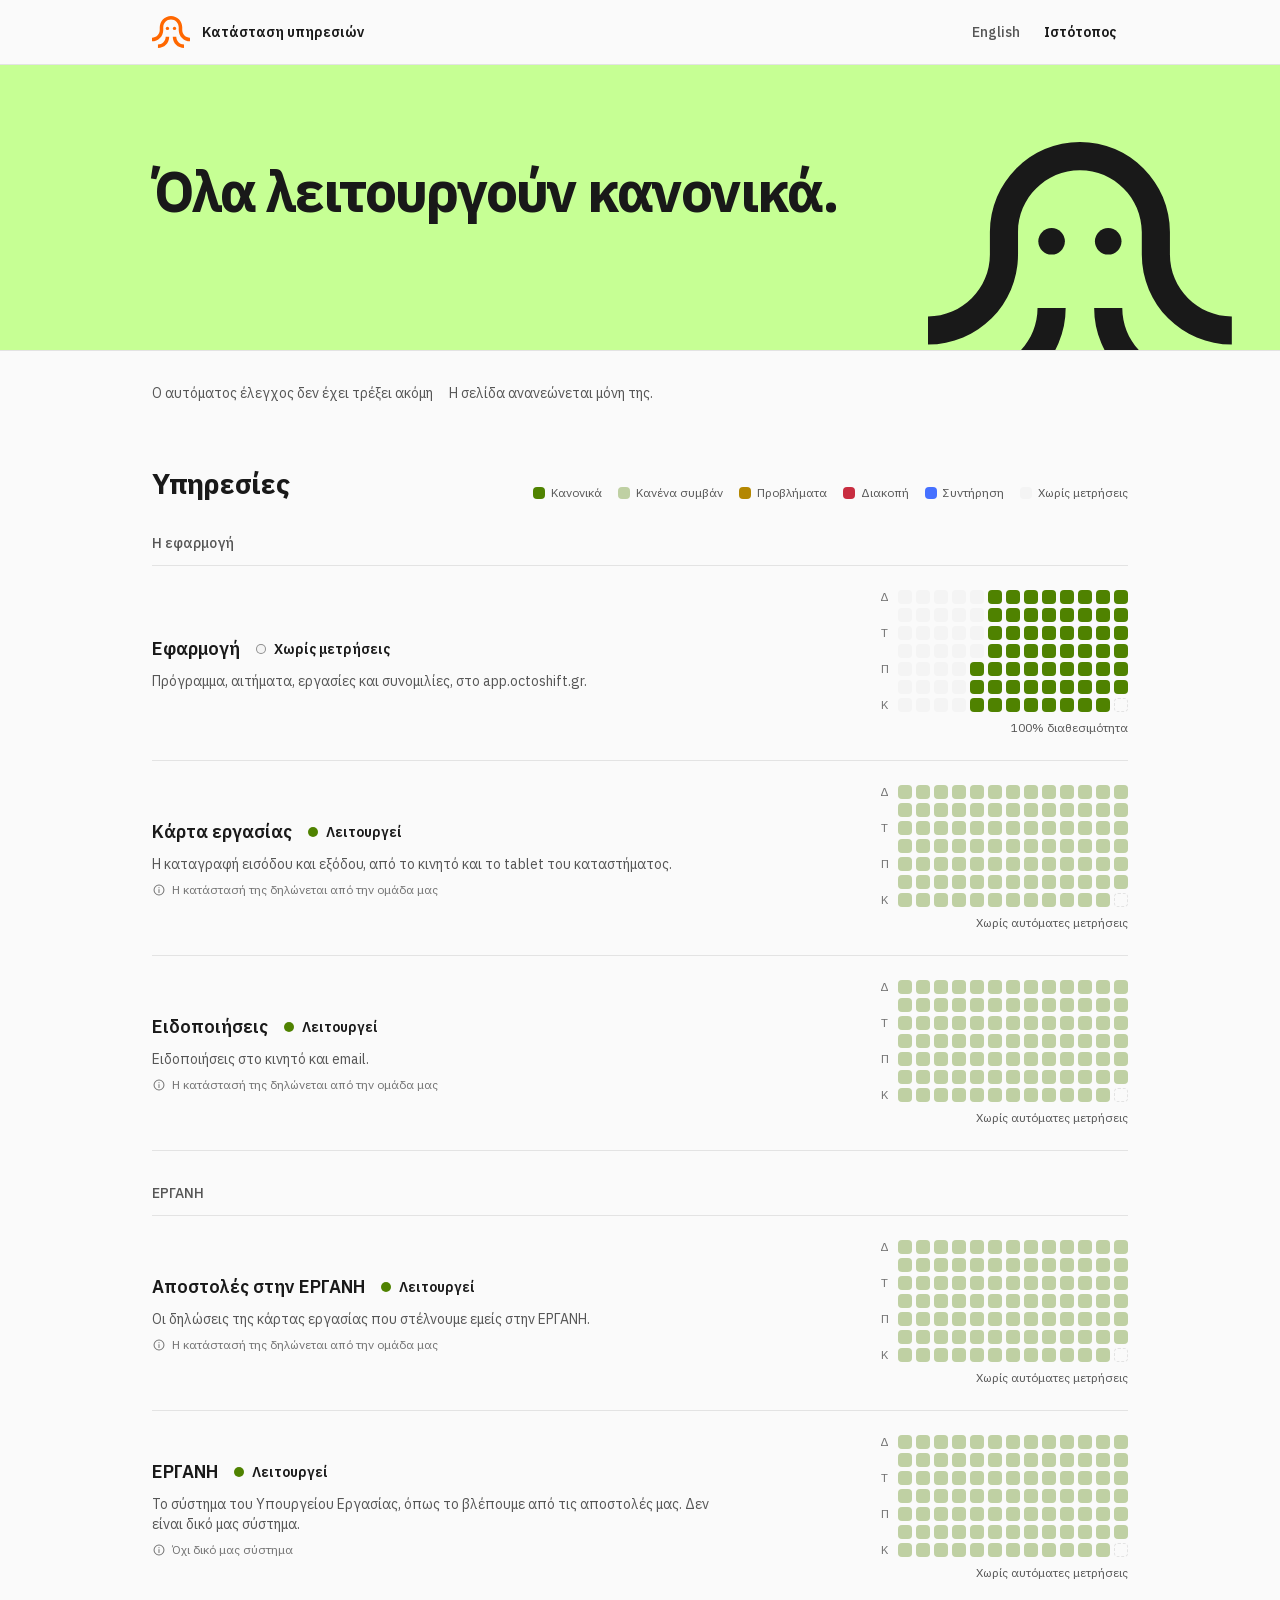
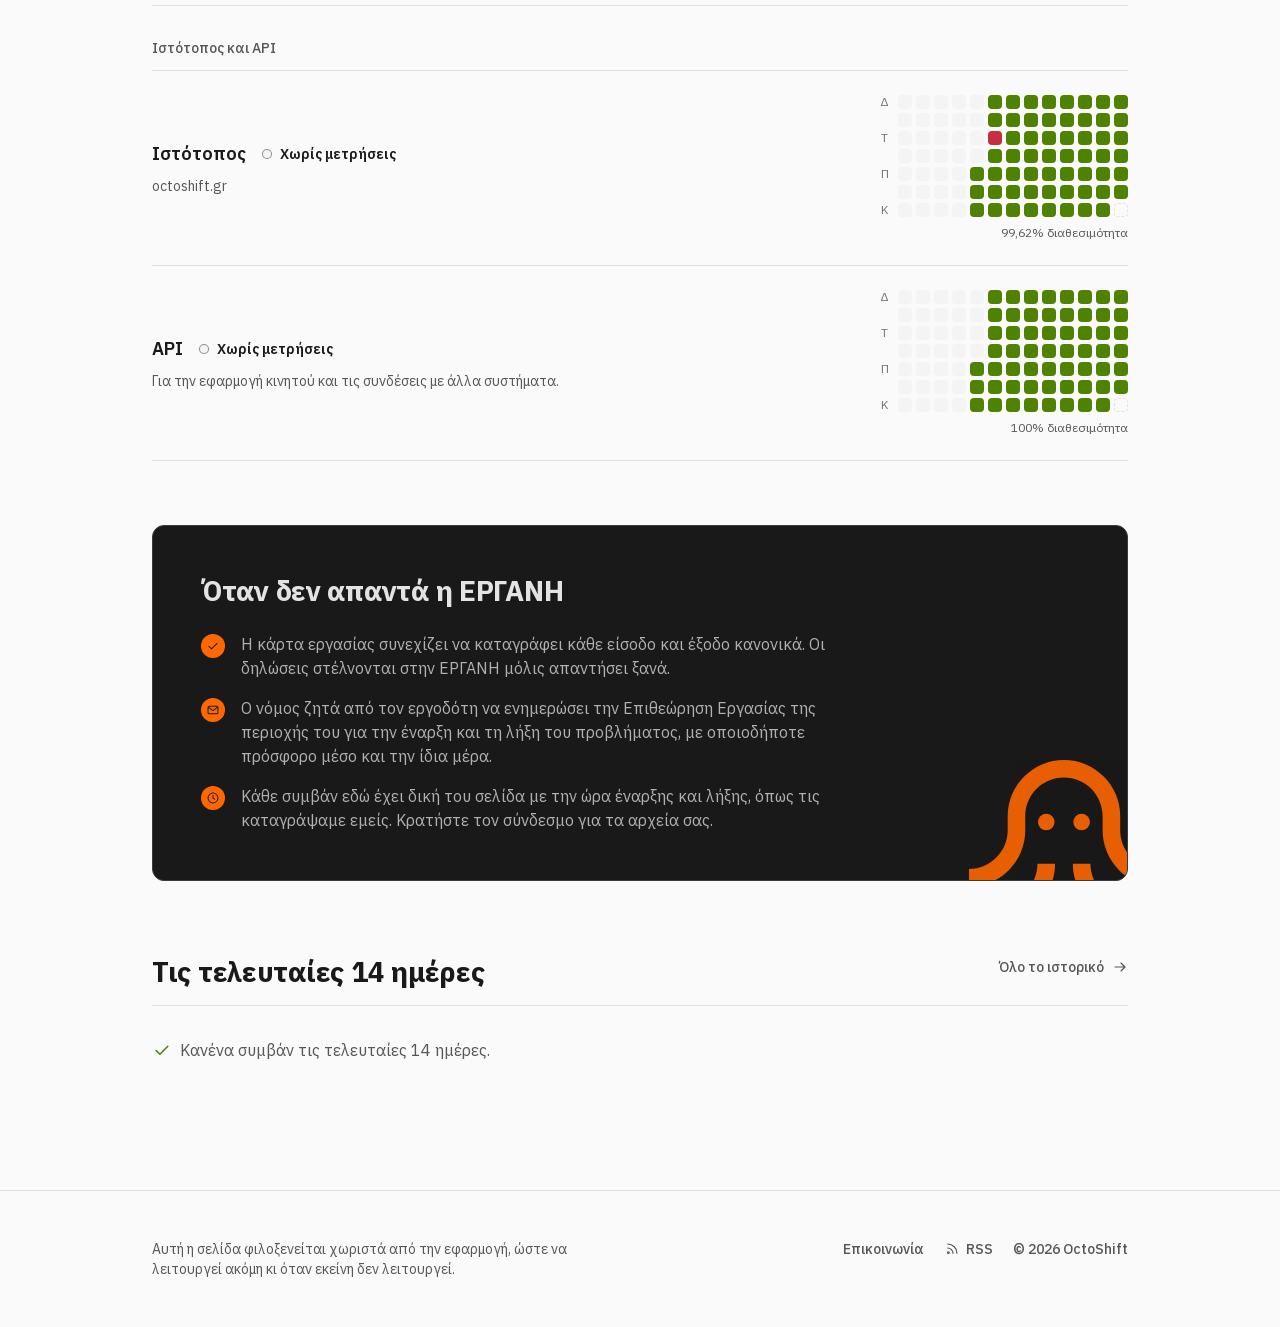
==== commit 910fc329: "Publish the status page" ====
--- a/index.html
+++ b/index.html
@@ -103,8 +103,8 @@
 
     <div class="mx-auto flex max-w-5xl flex-col gap-16 px-4 pt-8 sm:px-6">
         <p class="text-text-muted flex flex-wrap items-center gap-x-4 gap-y-1 text-sm">
-            <span data-checked-at="2026-11-28T02:36:07+00:00">
-                                    Τελευταίος έλεγχος 28 Νοεμβρίου 2026, 04:36
+            <span data-checked-at="">
+                                    Ο αυτόματος έλεγχος δεν έχει τρέξει ακόμη
                             </span>
             <span class="hidden in-[.js]:inline">Η σελίδα ανανεώνεται μόνη της.</span>
         </p>
@@ -134,9 +134,9 @@
                             <div class="flex flex-col gap-2 md:col-span-7">
                                 <div class="flex flex-wrap items-center gap-x-4 gap-y-2">
                                     <h4 class="text-lg font-semibold">Εφαρμογή</h4>
-                                    <span data-state-pill data-state="operational" class="group/state inline-flex items-center gap-2 text-sm font-semibold whitespace-nowrap">
-    <span aria-hidden="true" data-state="operational" class="data-[state=operational]:bg-success data-[state=maintenance]:bg-info data-[state=degraded]:bg-warning data-[state=partial]:bg-warning data-[state=outage]:bg-danger data-[state=unknown]:bg-surface-sunken data-[state=unknown]:ring-border-strong data-[state=unknown]:ring-1 data-[state=unknown]:ring-inset size-2.5 shrink-0 rounded-full"></span>
-    <span data-state-label>Λειτουργεί</span>
+                                    <span data-state-pill data-state="unknown" class="group/state inline-flex items-center gap-2 text-sm font-semibold whitespace-nowrap">
+    <span aria-hidden="true" data-state="unknown" class="data-[state=operational]:bg-success data-[state=maintenance]:bg-info data-[state=degraded]:bg-warning data-[state=partial]:bg-warning data-[state=outage]:bg-danger data-[state=unknown]:bg-surface-sunken data-[state=unknown]:ring-border-strong data-[state=unknown]:ring-1 data-[state=unknown]:ring-inset size-2.5 shrink-0 rounded-full"></span>
+    <span data-state-label>Χωρίς μετρήσεις</span>
 </span>
                                 </div>
                                 <p class="text-text-muted max-w-xl text-sm text-pretty">
@@ -1251,9 +1251,9 @@
                             <div class="flex flex-col gap-2 md:col-span-7">
                                 <div class="flex flex-wrap items-center gap-x-4 gap-y-2">
                                     <h4 class="text-lg font-semibold">Ιστότοπος</h4>
-                                    <span data-state-pill data-state="operational" class="group/state inline-flex items-center gap-2 text-sm font-semibold whitespace-nowrap">
-    <span aria-hidden="true" data-state="operational" class="data-[state=operational]:bg-success data-[state=maintenance]:bg-info data-[state=degraded]:bg-warning data-[state=partial]:bg-warning data-[state=outage]:bg-danger data-[state=unknown]:bg-surface-sunken data-[state=unknown]:ring-border-strong data-[state=unknown]:ring-1 data-[state=unknown]:ring-inset size-2.5 shrink-0 rounded-full"></span>
-    <span data-state-label>Λειτουργεί</span>
+                                    <span data-state-pill data-state="unknown" class="group/state inline-flex items-center gap-2 text-sm font-semibold whitespace-nowrap">
+    <span aria-hidden="true" data-state="unknown" class="data-[state=operational]:bg-success data-[state=maintenance]:bg-info data-[state=degraded]:bg-warning data-[state=partial]:bg-warning data-[state=outage]:bg-danger data-[state=unknown]:bg-surface-sunken data-[state=unknown]:ring-border-strong data-[state=unknown]:ring-1 data-[state=unknown]:ring-inset size-2.5 shrink-0 rounded-full"></span>
+    <span data-state-label>Χωρίς μετρήσεις</span>
 </span>
                                 </div>
                                 <p class="text-text-muted max-w-xl text-sm text-pretty">
@@ -1468,9 +1468,9 @@
                             <div class="flex flex-col gap-2 md:col-span-7">
                                 <div class="flex flex-wrap items-center gap-x-4 gap-y-2">
                                     <h4 class="text-lg font-semibold">API</h4>
-                                    <span data-state-pill data-state="operational" class="group/state inline-flex items-center gap-2 text-sm font-semibold whitespace-nowrap">
-    <span aria-hidden="true" data-state="operational" class="data-[state=operational]:bg-success data-[state=maintenance]:bg-info data-[state=degraded]:bg-warning data-[state=partial]:bg-warning data-[state=outage]:bg-danger data-[state=unknown]:bg-surface-sunken data-[state=unknown]:ring-border-strong data-[state=unknown]:ring-1 data-[state=unknown]:ring-inset size-2.5 shrink-0 rounded-full"></span>
-    <span data-state-label>Λειτουργεί</span>
+                                    <span data-state-pill data-state="unknown" class="group/state inline-flex items-center gap-2 text-sm font-semibold whitespace-nowrap">
+    <span aria-hidden="true" data-state="unknown" class="data-[state=operational]:bg-success data-[state=maintenance]:bg-info data-[state=degraded]:bg-warning data-[state=partial]:bg-warning data-[state=outage]:bg-danger data-[state=unknown]:bg-surface-sunken data-[state=unknown]:ring-border-strong data-[state=unknown]:ring-1 data-[state=unknown]:ring-inset size-2.5 shrink-0 rounded-full"></span>
+    <span data-state-label>Χωρίς μετρήσεις</span>
 </span>
                                 </div>
                                 <p class="text-text-muted max-w-xl text-sm text-pretty">
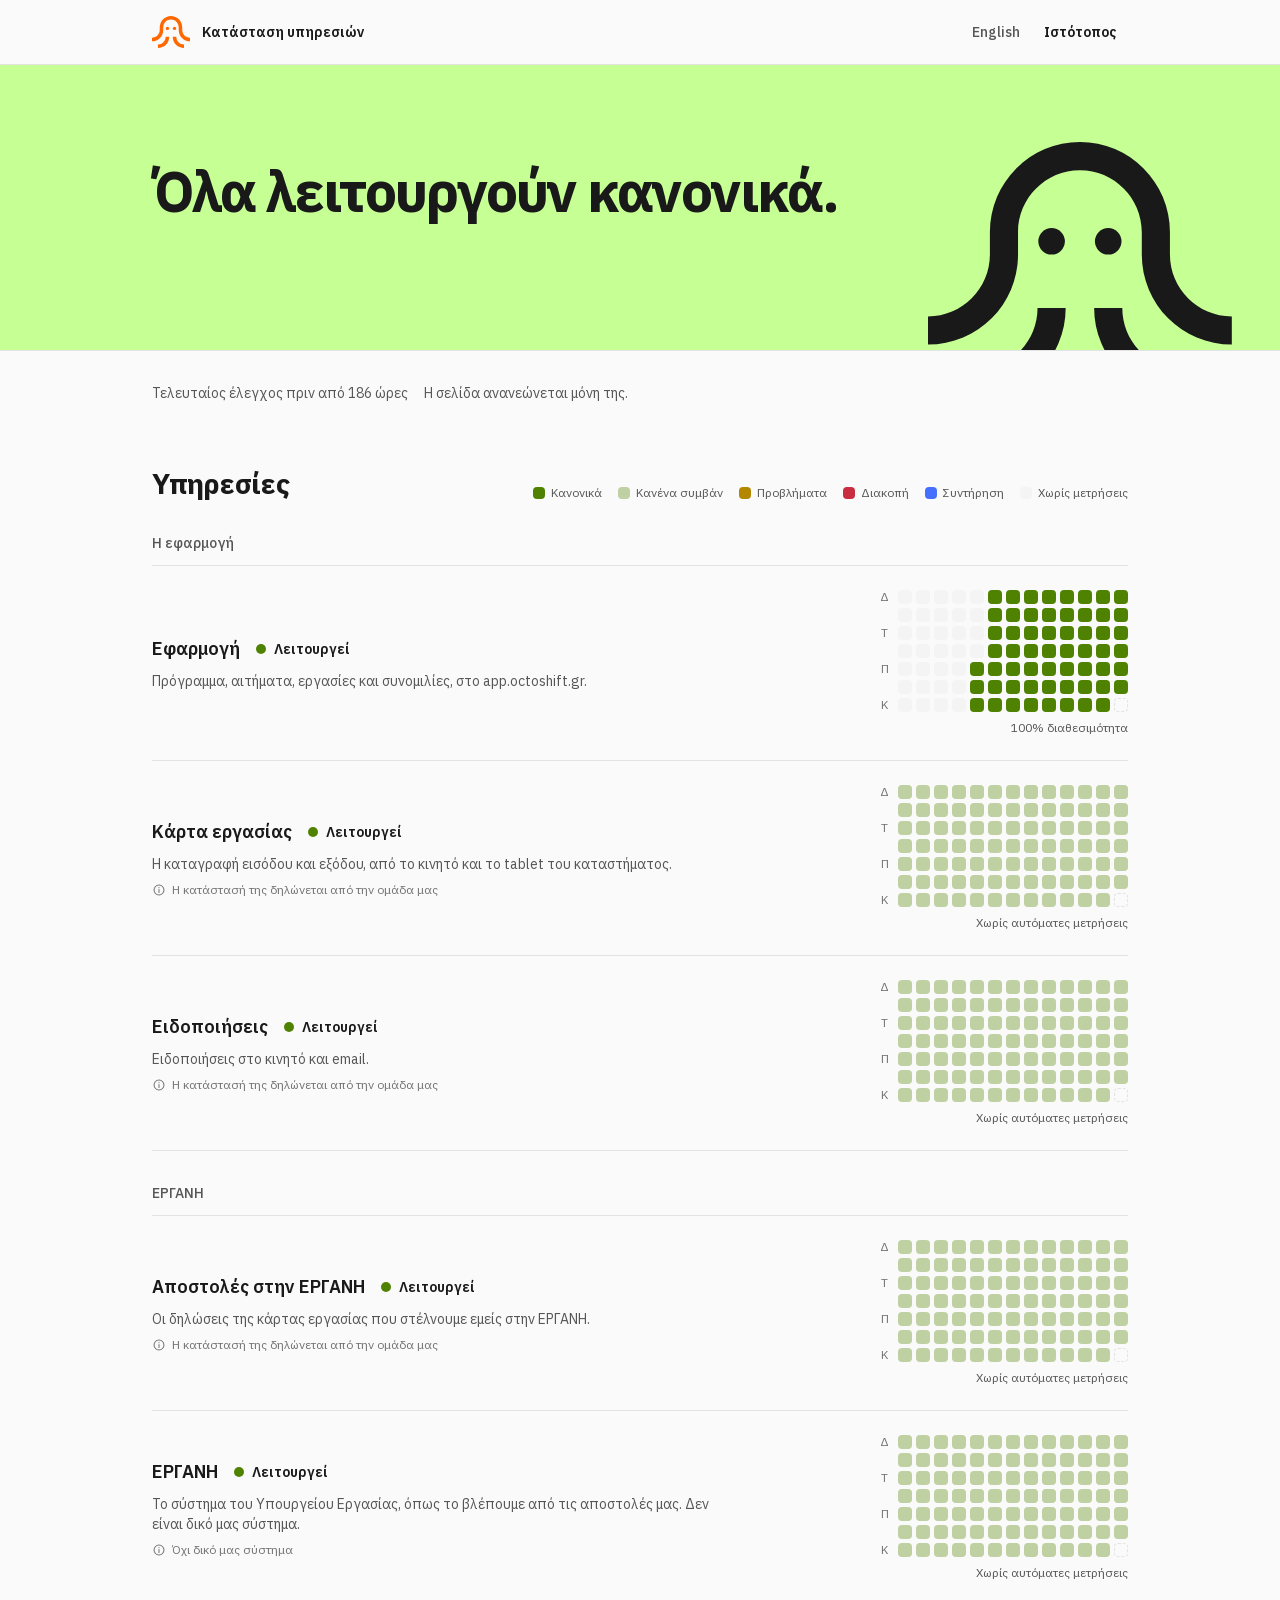
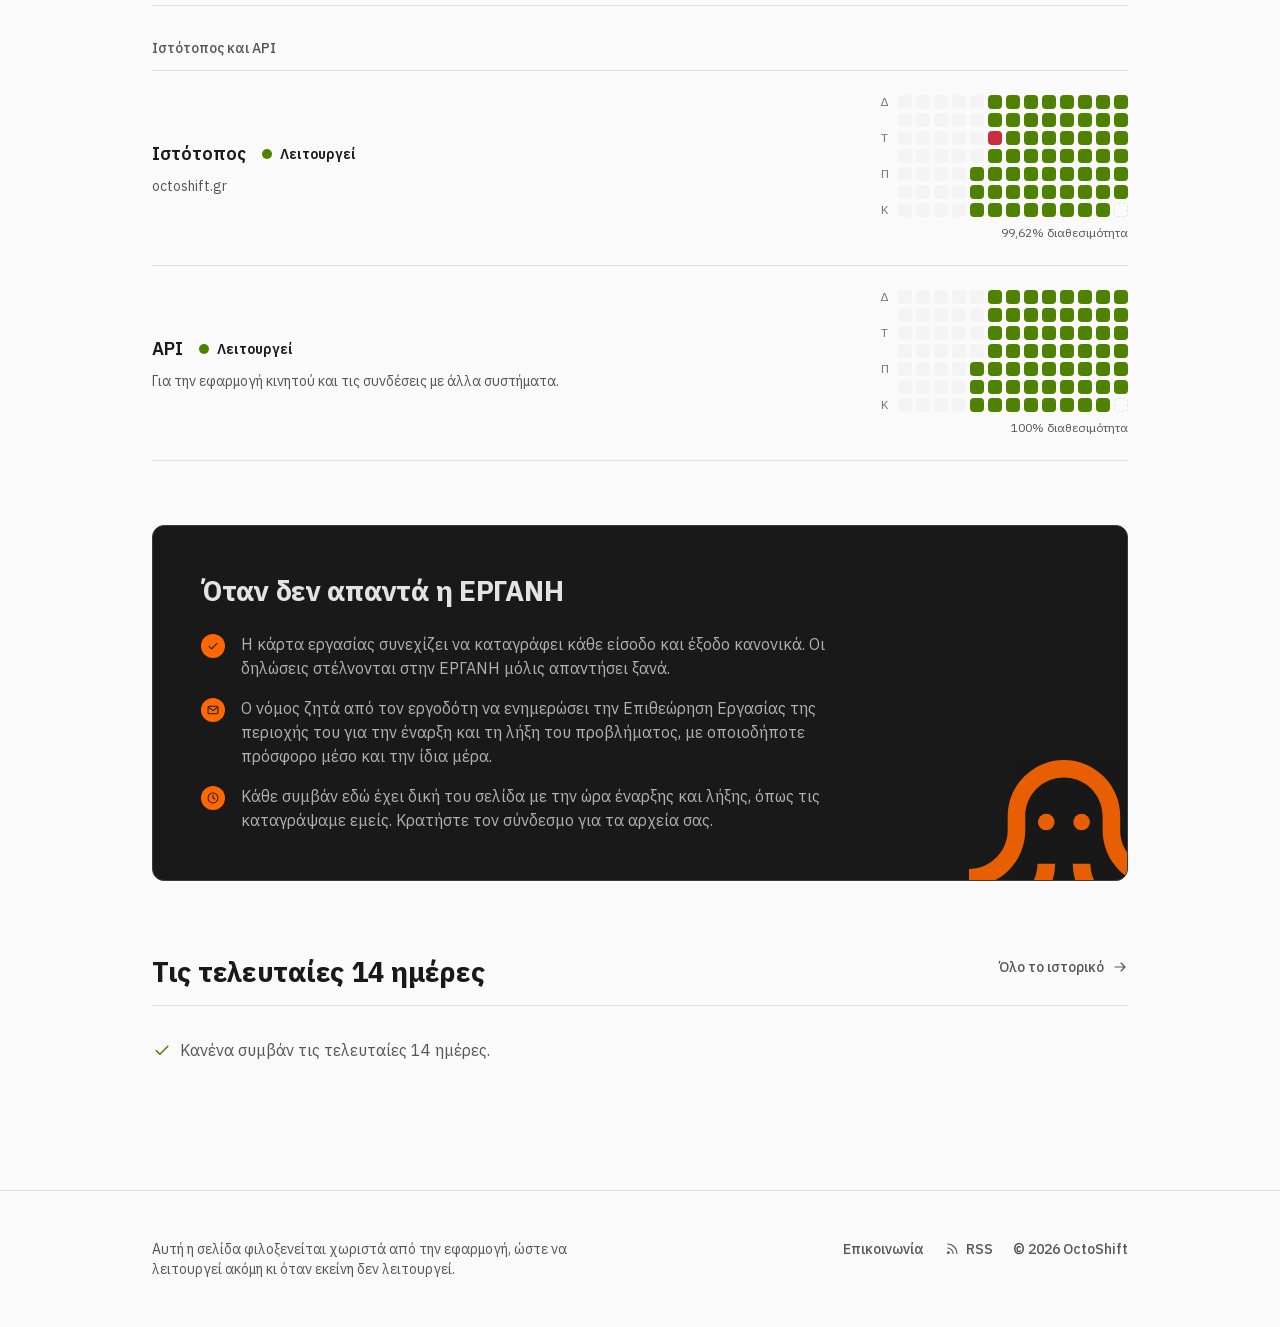
==== commit 971b3efe: "Publish the status page" ====
--- a/index.html
+++ b/index.html
@@ -103,8 +103,8 @@
 
     <div class="mx-auto flex max-w-5xl flex-col gap-16 px-4 pt-8 sm:px-6">
         <p class="text-text-muted flex flex-wrap items-center gap-x-4 gap-y-1 text-sm">
-            <span data-checked-at="">
-                                    Ο αυτόματος έλεγχος δεν έχει τρέξει ακόμη
+            <span data-checked-at="2026-11-28T10:49:36+00:00">
+                                    Τελευταίος έλεγχος 28 Νοεμβρίου 2026, 12:49
                             </span>
             <span class="hidden in-[.js]:inline">Η σελίδα ανανεώνεται μόνη της.</span>
         </p>
@@ -134,9 +134,9 @@
                             <div class="flex flex-col gap-2 md:col-span-7">
                                 <div class="flex flex-wrap items-center gap-x-4 gap-y-2">
                                     <h4 class="text-lg font-semibold">Εφαρμογή</h4>
-                                    <span data-state-pill data-state="unknown" class="group/state inline-flex items-center gap-2 text-sm font-semibold whitespace-nowrap">
-    <span aria-hidden="true" data-state="unknown" class="data-[state=operational]:bg-success data-[state=maintenance]:bg-info data-[state=degraded]:bg-warning data-[state=partial]:bg-warning data-[state=outage]:bg-danger data-[state=unknown]:bg-surface-sunken data-[state=unknown]:ring-border-strong data-[state=unknown]:ring-1 data-[state=unknown]:ring-inset size-2.5 shrink-0 rounded-full"></span>
-    <span data-state-label>Χωρίς μετρήσεις</span>
+                                    <span data-state-pill data-state="operational" class="group/state inline-flex items-center gap-2 text-sm font-semibold whitespace-nowrap">
+    <span aria-hidden="true" data-state="operational" class="data-[state=operational]:bg-success data-[state=maintenance]:bg-info data-[state=degraded]:bg-warning data-[state=partial]:bg-warning data-[state=outage]:bg-danger data-[state=unknown]:bg-surface-sunken data-[state=unknown]:ring-border-strong data-[state=unknown]:ring-1 data-[state=unknown]:ring-inset size-2.5 shrink-0 rounded-full"></span>
+    <span data-state-label>Λειτουργεί</span>
 </span>
                                 </div>
                                 <p class="text-text-muted max-w-xl text-sm text-pretty">
@@ -1251,9 +1251,9 @@
                             <div class="flex flex-col gap-2 md:col-span-7">
                                 <div class="flex flex-wrap items-center gap-x-4 gap-y-2">
                                     <h4 class="text-lg font-semibold">Ιστότοπος</h4>
-                                    <span data-state-pill data-state="unknown" class="group/state inline-flex items-center gap-2 text-sm font-semibold whitespace-nowrap">
-    <span aria-hidden="true" data-state="unknown" class="data-[state=operational]:bg-success data-[state=maintenance]:bg-info data-[state=degraded]:bg-warning data-[state=partial]:bg-warning data-[state=outage]:bg-danger data-[state=unknown]:bg-surface-sunken data-[state=unknown]:ring-border-strong data-[state=unknown]:ring-1 data-[state=unknown]:ring-inset size-2.5 shrink-0 rounded-full"></span>
-    <span data-state-label>Χωρίς μετρήσεις</span>
+                                    <span data-state-pill data-state="operational" class="group/state inline-flex items-center gap-2 text-sm font-semibold whitespace-nowrap">
+    <span aria-hidden="true" data-state="operational" class="data-[state=operational]:bg-success data-[state=maintenance]:bg-info data-[state=degraded]:bg-warning data-[state=partial]:bg-warning data-[state=outage]:bg-danger data-[state=unknown]:bg-surface-sunken data-[state=unknown]:ring-border-strong data-[state=unknown]:ring-1 data-[state=unknown]:ring-inset size-2.5 shrink-0 rounded-full"></span>
+    <span data-state-label>Λειτουργεί</span>
 </span>
                                 </div>
                                 <p class="text-text-muted max-w-xl text-sm text-pretty">
@@ -1468,9 +1468,9 @@
                             <div class="flex flex-col gap-2 md:col-span-7">
                                 <div class="flex flex-wrap items-center gap-x-4 gap-y-2">
                                     <h4 class="text-lg font-semibold">API</h4>
-                                    <span data-state-pill data-state="unknown" class="group/state inline-flex items-center gap-2 text-sm font-semibold whitespace-nowrap">
-    <span aria-hidden="true" data-state="unknown" class="data-[state=operational]:bg-success data-[state=maintenance]:bg-info data-[state=degraded]:bg-warning data-[state=partial]:bg-warning data-[state=outage]:bg-danger data-[state=unknown]:bg-surface-sunken data-[state=unknown]:ring-border-strong data-[state=unknown]:ring-1 data-[state=unknown]:ring-inset size-2.5 shrink-0 rounded-full"></span>
-    <span data-state-label>Χωρίς μετρήσεις</span>
+                                    <span data-state-pill data-state="operational" class="group/state inline-flex items-center gap-2 text-sm font-semibold whitespace-nowrap">
+    <span aria-hidden="true" data-state="operational" class="data-[state=operational]:bg-success data-[state=maintenance]:bg-info data-[state=degraded]:bg-warning data-[state=partial]:bg-warning data-[state=outage]:bg-danger data-[state=unknown]:bg-surface-sunken data-[state=unknown]:ring-border-strong data-[state=unknown]:ring-1 data-[state=unknown]:ring-inset size-2.5 shrink-0 rounded-full"></span>
+    <span data-state-label>Λειτουργεί</span>
 </span>
                                 </div>
                                 <p class="text-text-muted max-w-xl text-sm text-pretty">
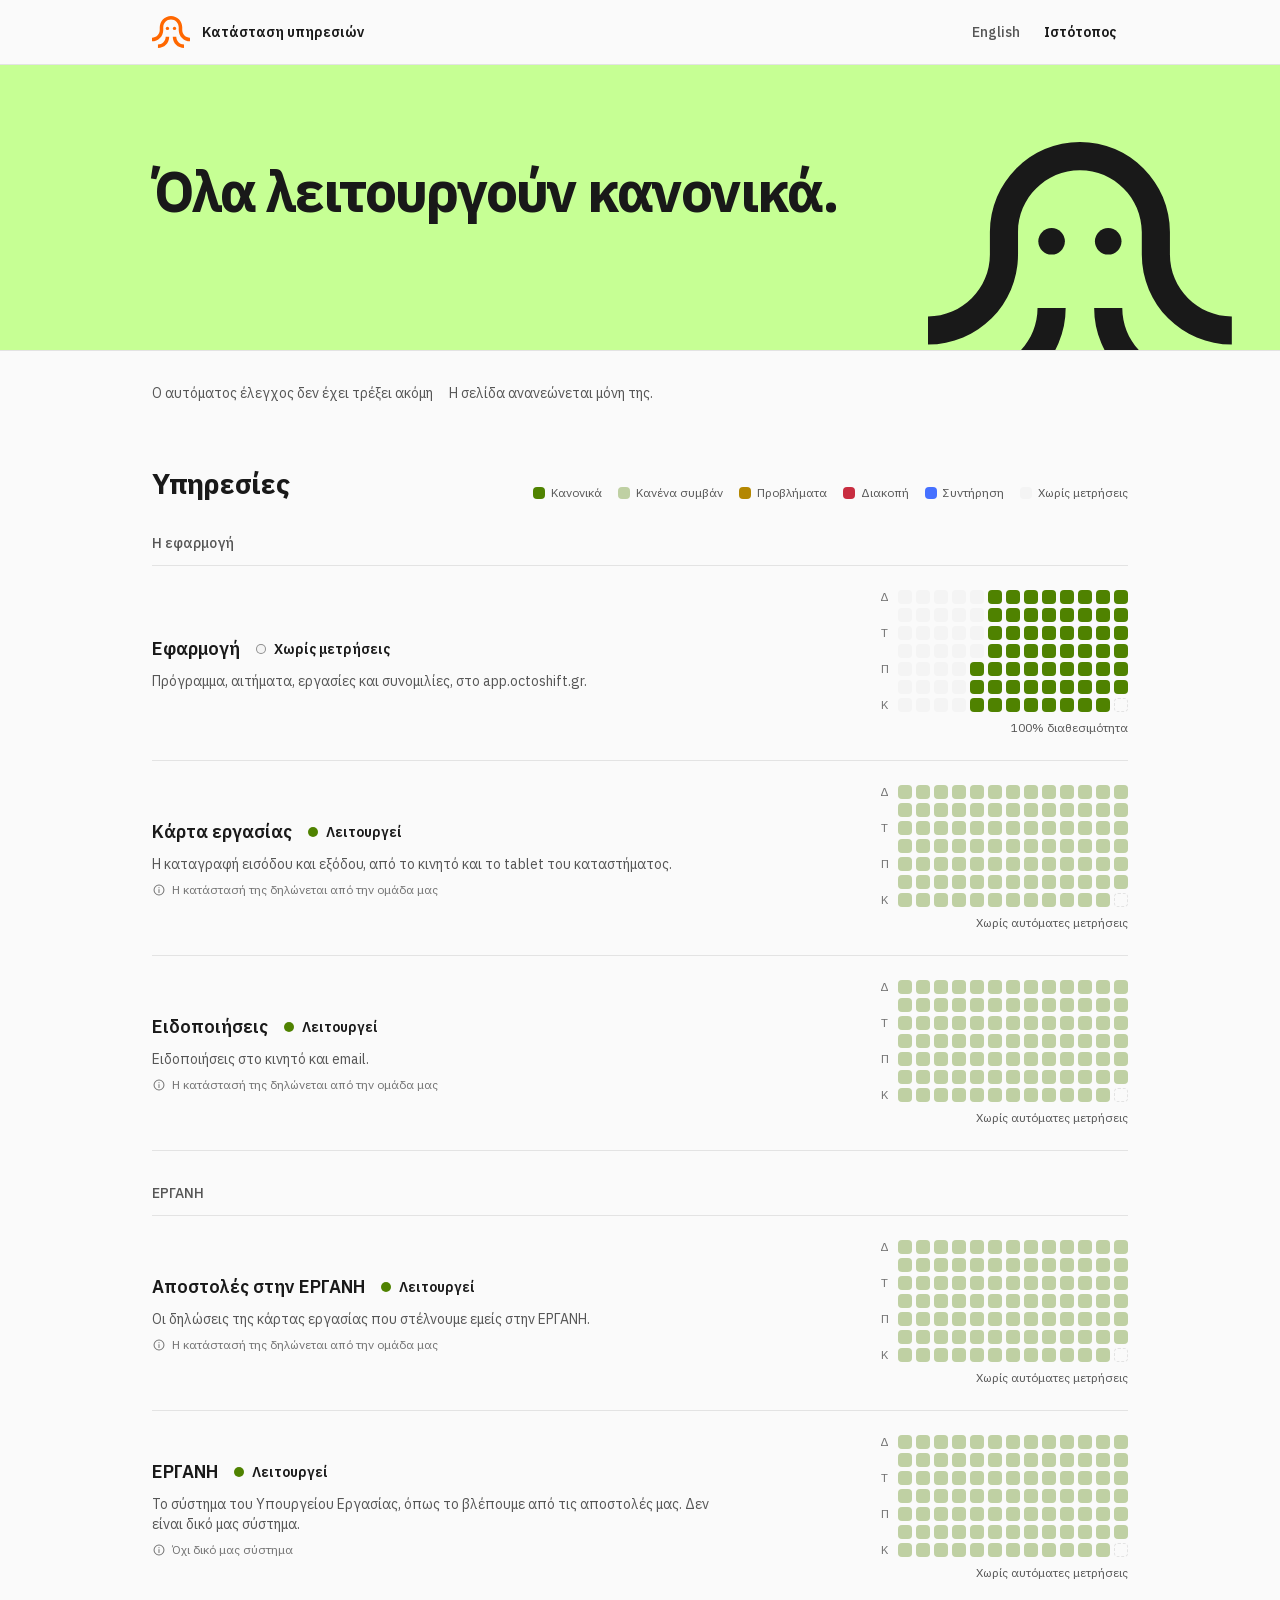
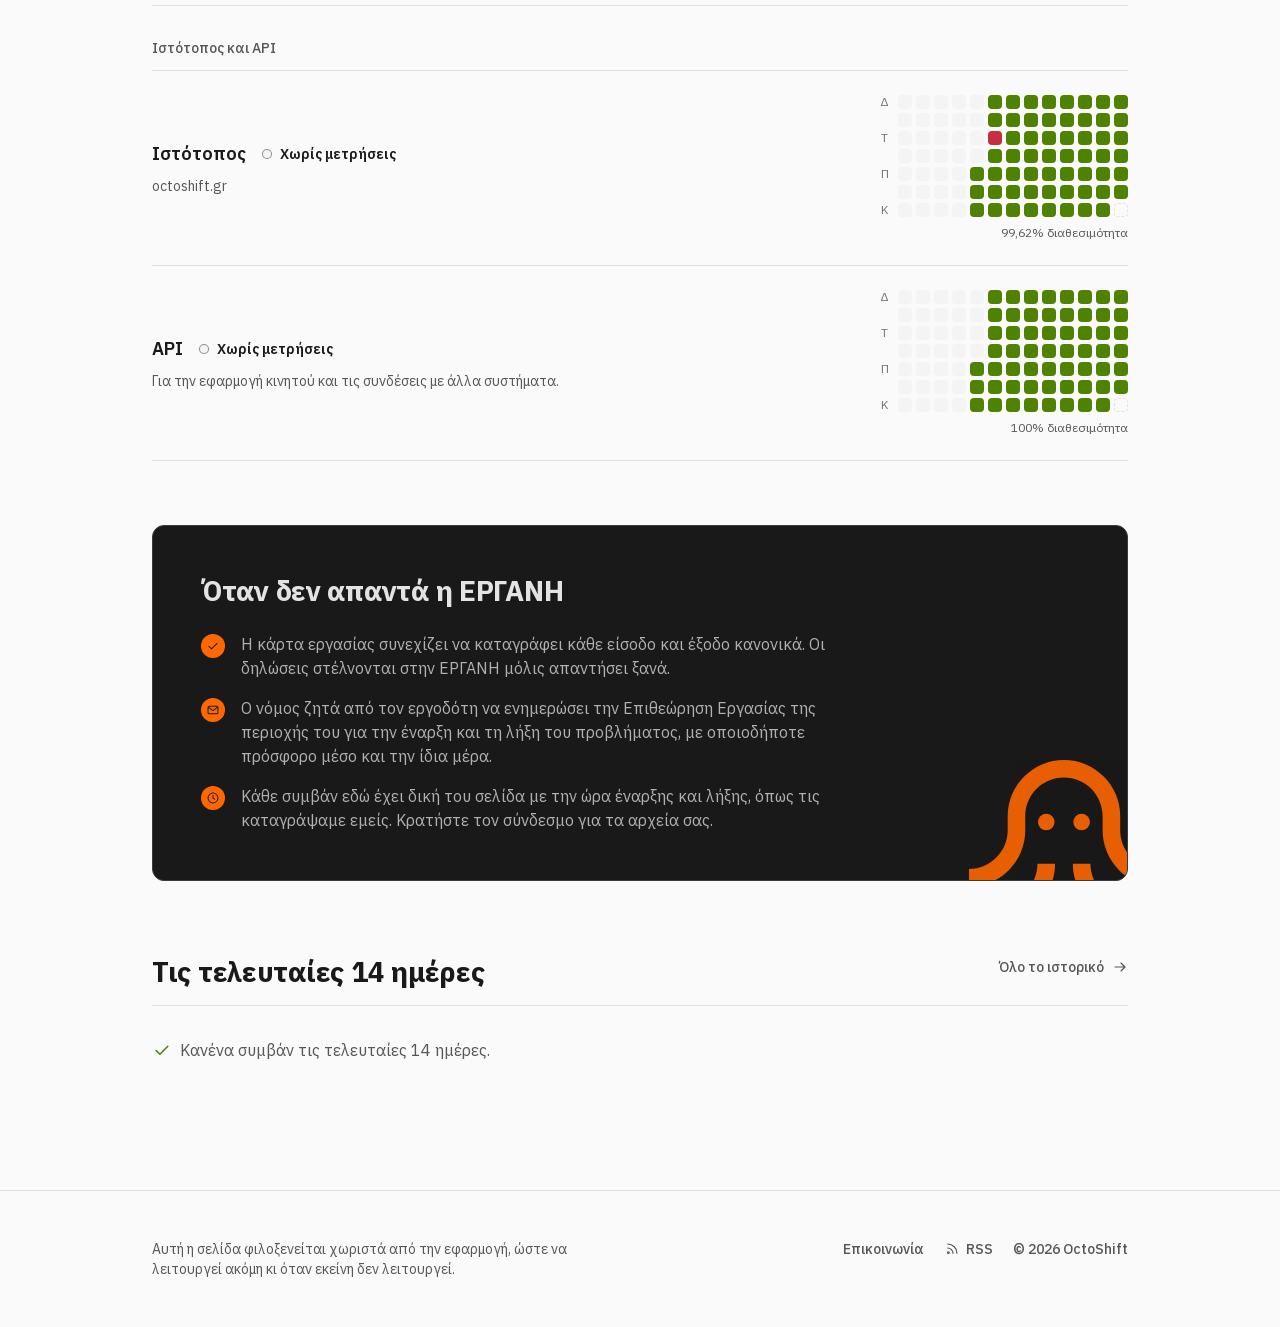
==== commit 5af02dcd: "Publish the status page" ====
--- a/index.html
+++ b/index.html
@@ -103,8 +103,8 @@
 
     <div class="mx-auto flex max-w-5xl flex-col gap-16 px-4 pt-8 sm:px-6">
         <p class="text-text-muted flex flex-wrap items-center gap-x-4 gap-y-1 text-sm">
-            <span data-checked-at="2026-11-28T10:49:36+00:00">
-                                    Τελευταίος έλεγχος 28 Νοεμβρίου 2026, 12:49
+            <span data-checked-at="">
+                                    Ο αυτόματος έλεγχος δεν έχει τρέξει ακόμη
                             </span>
             <span class="hidden in-[.js]:inline">Η σελίδα ανανεώνεται μόνη της.</span>
         </p>
@@ -134,9 +134,9 @@
                             <div class="flex flex-col gap-2 md:col-span-7">
                                 <div class="flex flex-wrap items-center gap-x-4 gap-y-2">
                                     <h4 class="text-lg font-semibold">Εφαρμογή</h4>
-                                    <span data-state-pill data-state="operational" class="group/state inline-flex items-center gap-2 text-sm font-semibold whitespace-nowrap">
-    <span aria-hidden="true" data-state="operational" class="data-[state=operational]:bg-success data-[state=maintenance]:bg-info data-[state=degraded]:bg-warning data-[state=partial]:bg-warning data-[state=outage]:bg-danger data-[state=unknown]:bg-surface-sunken data-[state=unknown]:ring-border-strong data-[state=unknown]:ring-1 data-[state=unknown]:ring-inset size-2.5 shrink-0 rounded-full"></span>
-    <span data-state-label>Λειτουργεί</span>
+                                    <span data-state-pill data-state="unknown" class="group/state inline-flex items-center gap-2 text-sm font-semibold whitespace-nowrap">
+    <span aria-hidden="true" data-state="unknown" class="data-[state=operational]:bg-success data-[state=maintenance]:bg-info data-[state=degraded]:bg-warning data-[state=partial]:bg-warning data-[state=outage]:bg-danger data-[state=unknown]:bg-surface-sunken data-[state=unknown]:ring-border-strong data-[state=unknown]:ring-1 data-[state=unknown]:ring-inset size-2.5 shrink-0 rounded-full"></span>
+    <span data-state-label>Χωρίς μετρήσεις</span>
 </span>
                                 </div>
                                 <p class="text-text-muted max-w-xl text-sm text-pretty">
@@ -1251,9 +1251,9 @@
                             <div class="flex flex-col gap-2 md:col-span-7">
                                 <div class="flex flex-wrap items-center gap-x-4 gap-y-2">
                                     <h4 class="text-lg font-semibold">Ιστότοπος</h4>
-                                    <span data-state-pill data-state="operational" class="group/state inline-flex items-center gap-2 text-sm font-semibold whitespace-nowrap">
-    <span aria-hidden="true" data-state="operational" class="data-[state=operational]:bg-success data-[state=maintenance]:bg-info data-[state=degraded]:bg-warning data-[state=partial]:bg-warning data-[state=outage]:bg-danger data-[state=unknown]:bg-surface-sunken data-[state=unknown]:ring-border-strong data-[state=unknown]:ring-1 data-[state=unknown]:ring-inset size-2.5 shrink-0 rounded-full"></span>
-    <span data-state-label>Λειτουργεί</span>
+                                    <span data-state-pill data-state="unknown" class="group/state inline-flex items-center gap-2 text-sm font-semibold whitespace-nowrap">
+    <span aria-hidden="true" data-state="unknown" class="data-[state=operational]:bg-success data-[state=maintenance]:bg-info data-[state=degraded]:bg-warning data-[state=partial]:bg-warning data-[state=outage]:bg-danger data-[state=unknown]:bg-surface-sunken data-[state=unknown]:ring-border-strong data-[state=unknown]:ring-1 data-[state=unknown]:ring-inset size-2.5 shrink-0 rounded-full"></span>
+    <span data-state-label>Χωρίς μετρήσεις</span>
 </span>
                                 </div>
                                 <p class="text-text-muted max-w-xl text-sm text-pretty">
@@ -1468,9 +1468,9 @@
                             <div class="flex flex-col gap-2 md:col-span-7">
                                 <div class="flex flex-wrap items-center gap-x-4 gap-y-2">
                                     <h4 class="text-lg font-semibold">API</h4>
-                                    <span data-state-pill data-state="operational" class="group/state inline-flex items-center gap-2 text-sm font-semibold whitespace-nowrap">
-    <span aria-hidden="true" data-state="operational" class="data-[state=operational]:bg-success data-[state=maintenance]:bg-info data-[state=degraded]:bg-warning data-[state=partial]:bg-warning data-[state=outage]:bg-danger data-[state=unknown]:bg-surface-sunken data-[state=unknown]:ring-border-strong data-[state=unknown]:ring-1 data-[state=unknown]:ring-inset size-2.5 shrink-0 rounded-full"></span>
-    <span data-state-label>Λειτουργεί</span>
+                                    <span data-state-pill data-state="unknown" class="group/state inline-flex items-center gap-2 text-sm font-semibold whitespace-nowrap">
+    <span aria-hidden="true" data-state="unknown" class="data-[state=operational]:bg-success data-[state=maintenance]:bg-info data-[state=degraded]:bg-warning data-[state=partial]:bg-warning data-[state=outage]:bg-danger data-[state=unknown]:bg-surface-sunken data-[state=unknown]:ring-border-strong data-[state=unknown]:ring-1 data-[state=unknown]:ring-inset size-2.5 shrink-0 rounded-full"></span>
+    <span data-state-label>Χωρίς μετρήσεις</span>
 </span>
                                 </div>
                                 <p class="text-text-muted max-w-xl text-sm text-pretty">
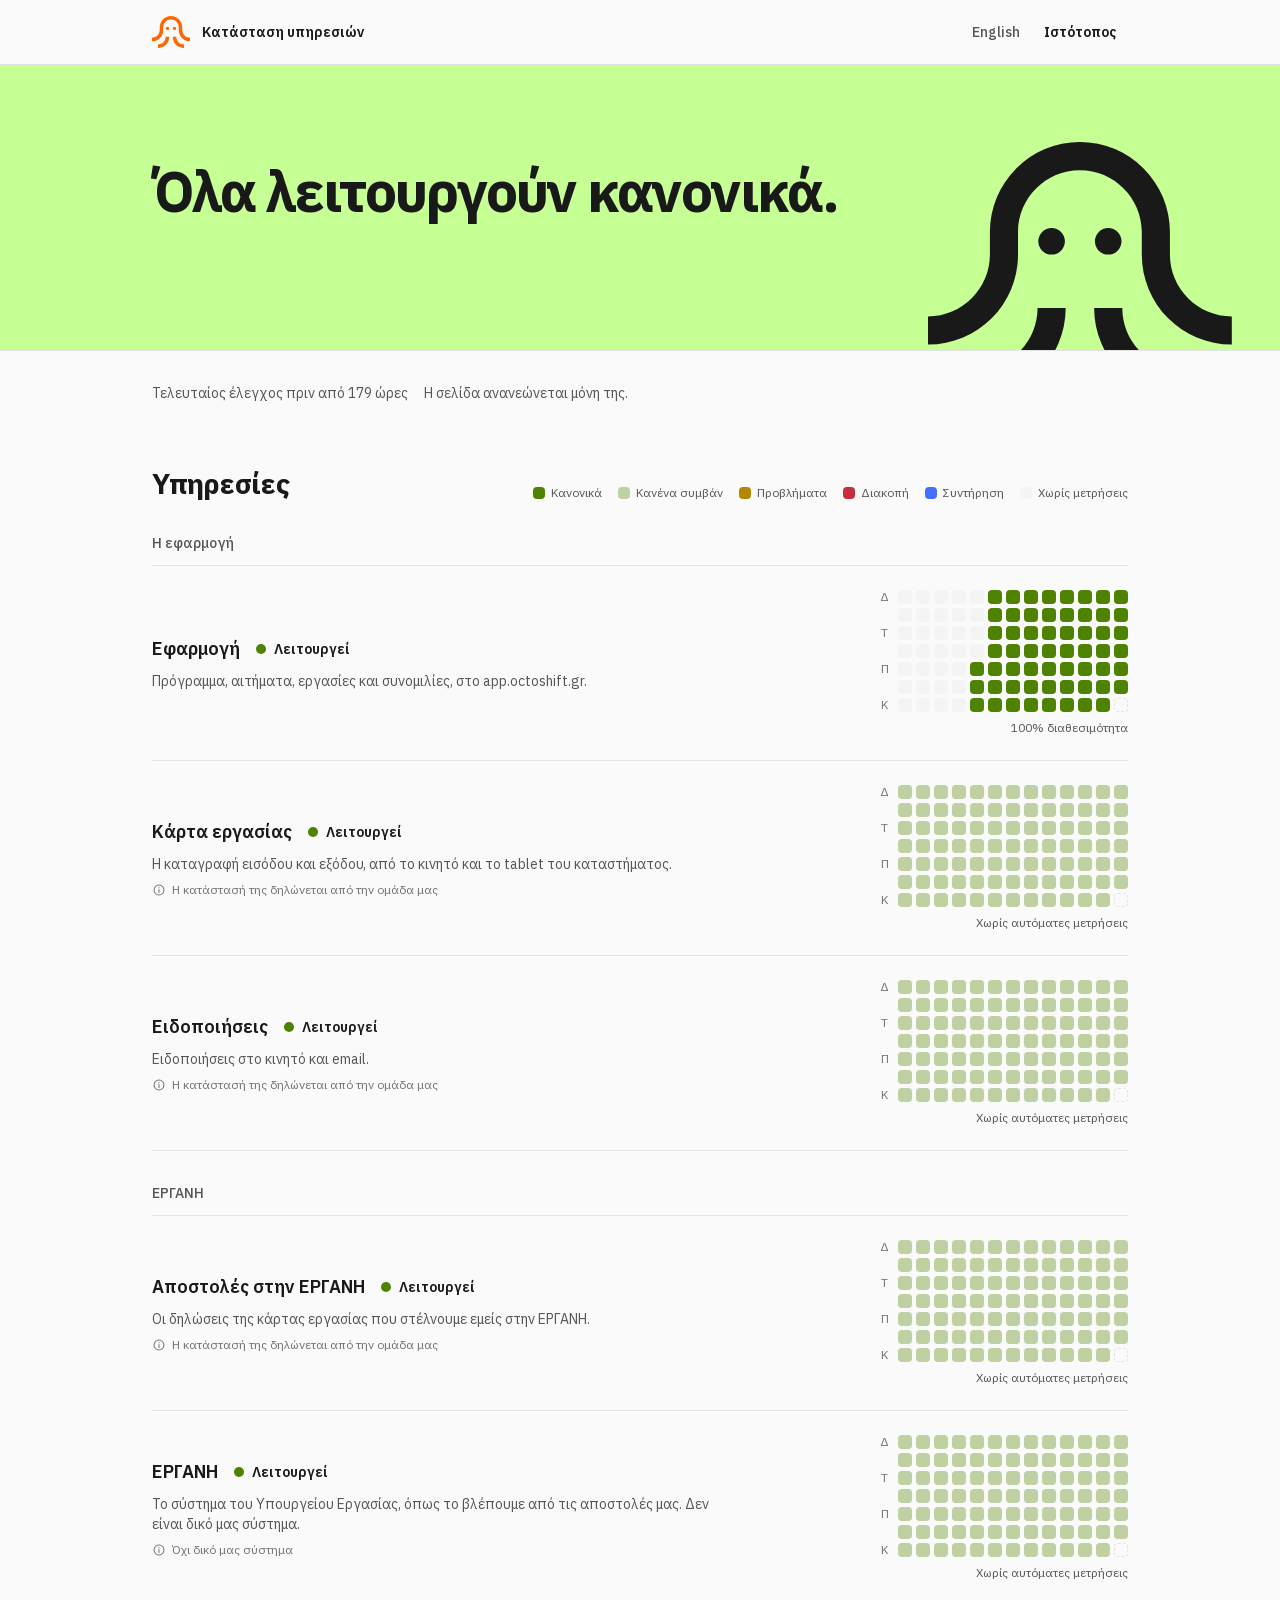
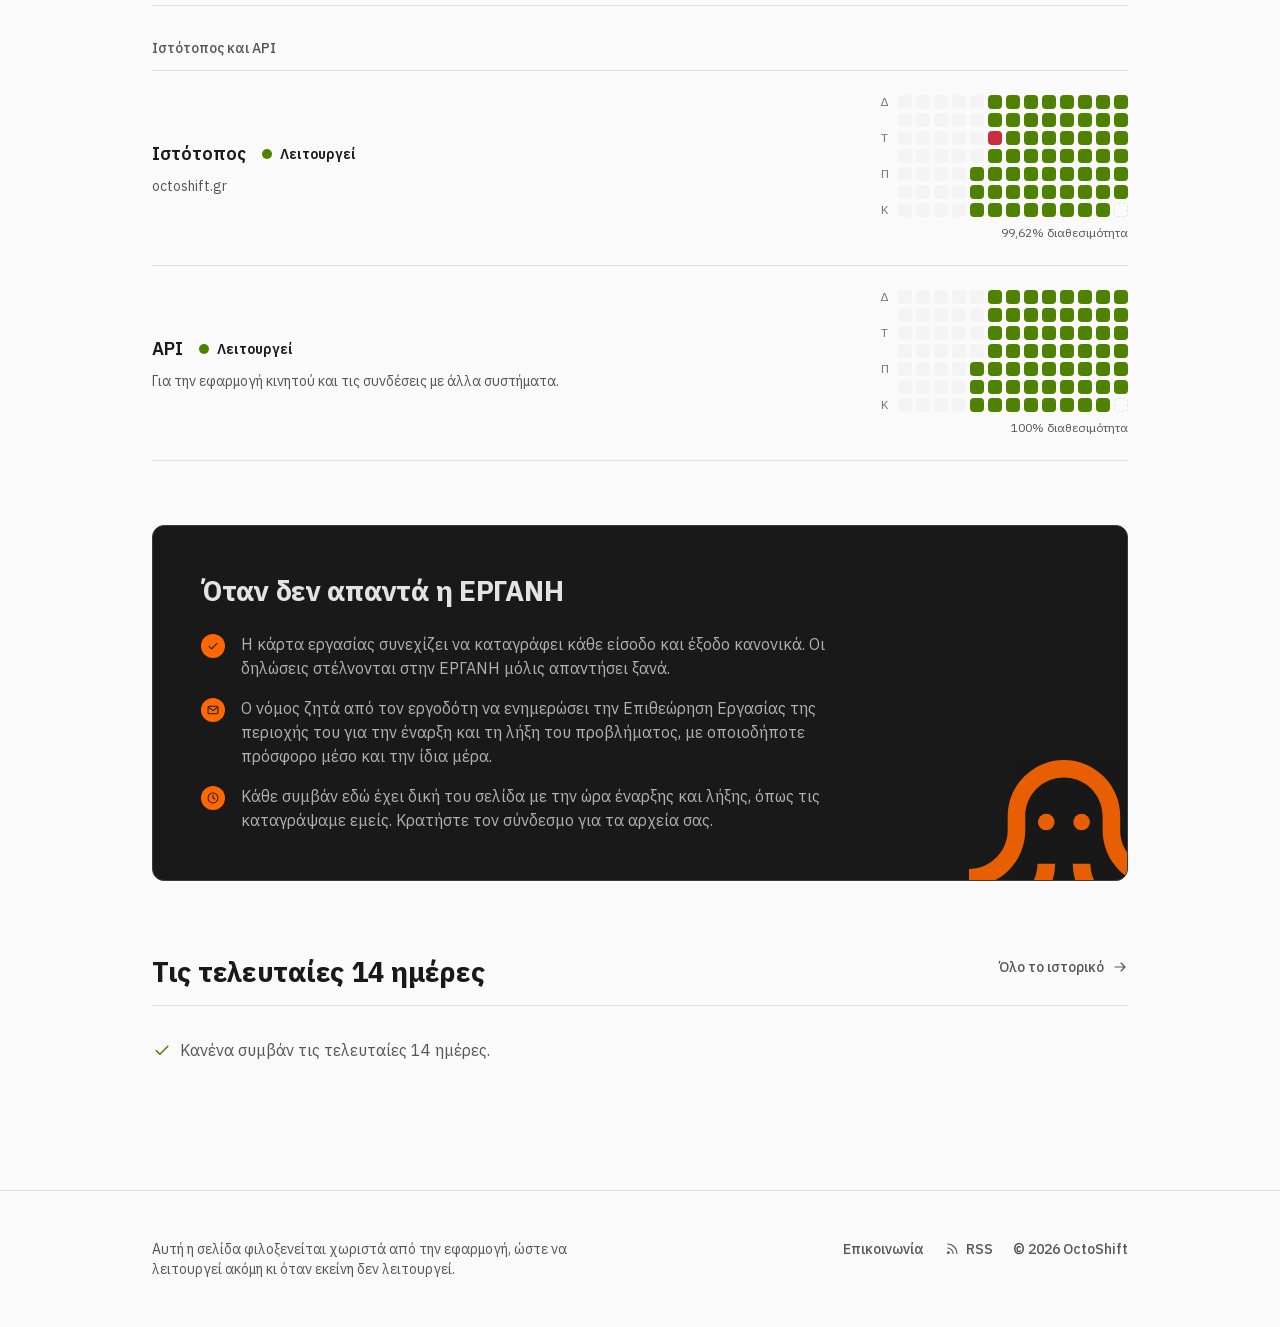
==== commit f1eb56ee: "Publish the status page" ====
--- a/index.html
+++ b/index.html
@@ -103,8 +103,8 @@
 
     <div class="mx-auto flex max-w-5xl flex-col gap-16 px-4 pt-8 sm:px-6">
         <p class="text-text-muted flex flex-wrap items-center gap-x-4 gap-y-1 text-sm">
-            <span data-checked-at="">
-                                    Ο αυτόματος έλεγχος δεν έχει τρέξει ακόμη
+            <span data-checked-at="2026-11-28T18:30:58+00:00">
+                                    Τελευταίος έλεγχος 28 Νοεμβρίου 2026, 20:30
                             </span>
             <span class="hidden in-[.js]:inline">Η σελίδα ανανεώνεται μόνη της.</span>
         </p>
@@ -134,9 +134,9 @@
                             <div class="flex flex-col gap-2 md:col-span-7">
                                 <div class="flex flex-wrap items-center gap-x-4 gap-y-2">
                                     <h4 class="text-lg font-semibold">Εφαρμογή</h4>
-                                    <span data-state-pill data-state="unknown" class="group/state inline-flex items-center gap-2 text-sm font-semibold whitespace-nowrap">
-    <span aria-hidden="true" data-state="unknown" class="data-[state=operational]:bg-success data-[state=maintenance]:bg-info data-[state=degraded]:bg-warning data-[state=partial]:bg-warning data-[state=outage]:bg-danger data-[state=unknown]:bg-surface-sunken data-[state=unknown]:ring-border-strong data-[state=unknown]:ring-1 data-[state=unknown]:ring-inset size-2.5 shrink-0 rounded-full"></span>
-    <span data-state-label>Χωρίς μετρήσεις</span>
+                                    <span data-state-pill data-state="operational" class="group/state inline-flex items-center gap-2 text-sm font-semibold whitespace-nowrap">
+    <span aria-hidden="true" data-state="operational" class="data-[state=operational]:bg-success data-[state=maintenance]:bg-info data-[state=degraded]:bg-warning data-[state=partial]:bg-warning data-[state=outage]:bg-danger data-[state=unknown]:bg-surface-sunken data-[state=unknown]:ring-border-strong data-[state=unknown]:ring-1 data-[state=unknown]:ring-inset size-2.5 shrink-0 rounded-full"></span>
+    <span data-state-label>Λειτουργεί</span>
 </span>
                                 </div>
                                 <p class="text-text-muted max-w-xl text-sm text-pretty">
@@ -1251,9 +1251,9 @@
                             <div class="flex flex-col gap-2 md:col-span-7">
                                 <div class="flex flex-wrap items-center gap-x-4 gap-y-2">
                                     <h4 class="text-lg font-semibold">Ιστότοπος</h4>
-                                    <span data-state-pill data-state="unknown" class="group/state inline-flex items-center gap-2 text-sm font-semibold whitespace-nowrap">
-    <span aria-hidden="true" data-state="unknown" class="data-[state=operational]:bg-success data-[state=maintenance]:bg-info data-[state=degraded]:bg-warning data-[state=partial]:bg-warning data-[state=outage]:bg-danger data-[state=unknown]:bg-surface-sunken data-[state=unknown]:ring-border-strong data-[state=unknown]:ring-1 data-[state=unknown]:ring-inset size-2.5 shrink-0 rounded-full"></span>
-    <span data-state-label>Χωρίς μετρήσεις</span>
+                                    <span data-state-pill data-state="operational" class="group/state inline-flex items-center gap-2 text-sm font-semibold whitespace-nowrap">
+    <span aria-hidden="true" data-state="operational" class="data-[state=operational]:bg-success data-[state=maintenance]:bg-info data-[state=degraded]:bg-warning data-[state=partial]:bg-warning data-[state=outage]:bg-danger data-[state=unknown]:bg-surface-sunken data-[state=unknown]:ring-border-strong data-[state=unknown]:ring-1 data-[state=unknown]:ring-inset size-2.5 shrink-0 rounded-full"></span>
+    <span data-state-label>Λειτουργεί</span>
 </span>
                                 </div>
                                 <p class="text-text-muted max-w-xl text-sm text-pretty">
@@ -1468,9 +1468,9 @@
                             <div class="flex flex-col gap-2 md:col-span-7">
                                 <div class="flex flex-wrap items-center gap-x-4 gap-y-2">
                                     <h4 class="text-lg font-semibold">API</h4>
-                                    <span data-state-pill data-state="unknown" class="group/state inline-flex items-center gap-2 text-sm font-semibold whitespace-nowrap">
-    <span aria-hidden="true" data-state="unknown" class="data-[state=operational]:bg-success data-[state=maintenance]:bg-info data-[state=degraded]:bg-warning data-[state=partial]:bg-warning data-[state=outage]:bg-danger data-[state=unknown]:bg-surface-sunken data-[state=unknown]:ring-border-strong data-[state=unknown]:ring-1 data-[state=unknown]:ring-inset size-2.5 shrink-0 rounded-full"></span>
-    <span data-state-label>Χωρίς μετρήσεις</span>
+                                    <span data-state-pill data-state="operational" class="group/state inline-flex items-center gap-2 text-sm font-semibold whitespace-nowrap">
+    <span aria-hidden="true" data-state="operational" class="data-[state=operational]:bg-success data-[state=maintenance]:bg-info data-[state=degraded]:bg-warning data-[state=partial]:bg-warning data-[state=outage]:bg-danger data-[state=unknown]:bg-surface-sunken data-[state=unknown]:ring-border-strong data-[state=unknown]:ring-1 data-[state=unknown]:ring-inset size-2.5 shrink-0 rounded-full"></span>
+    <span data-state-label>Λειτουργεί</span>
 </span>
                                 </div>
                                 <p class="text-text-muted max-w-xl text-sm text-pretty">
